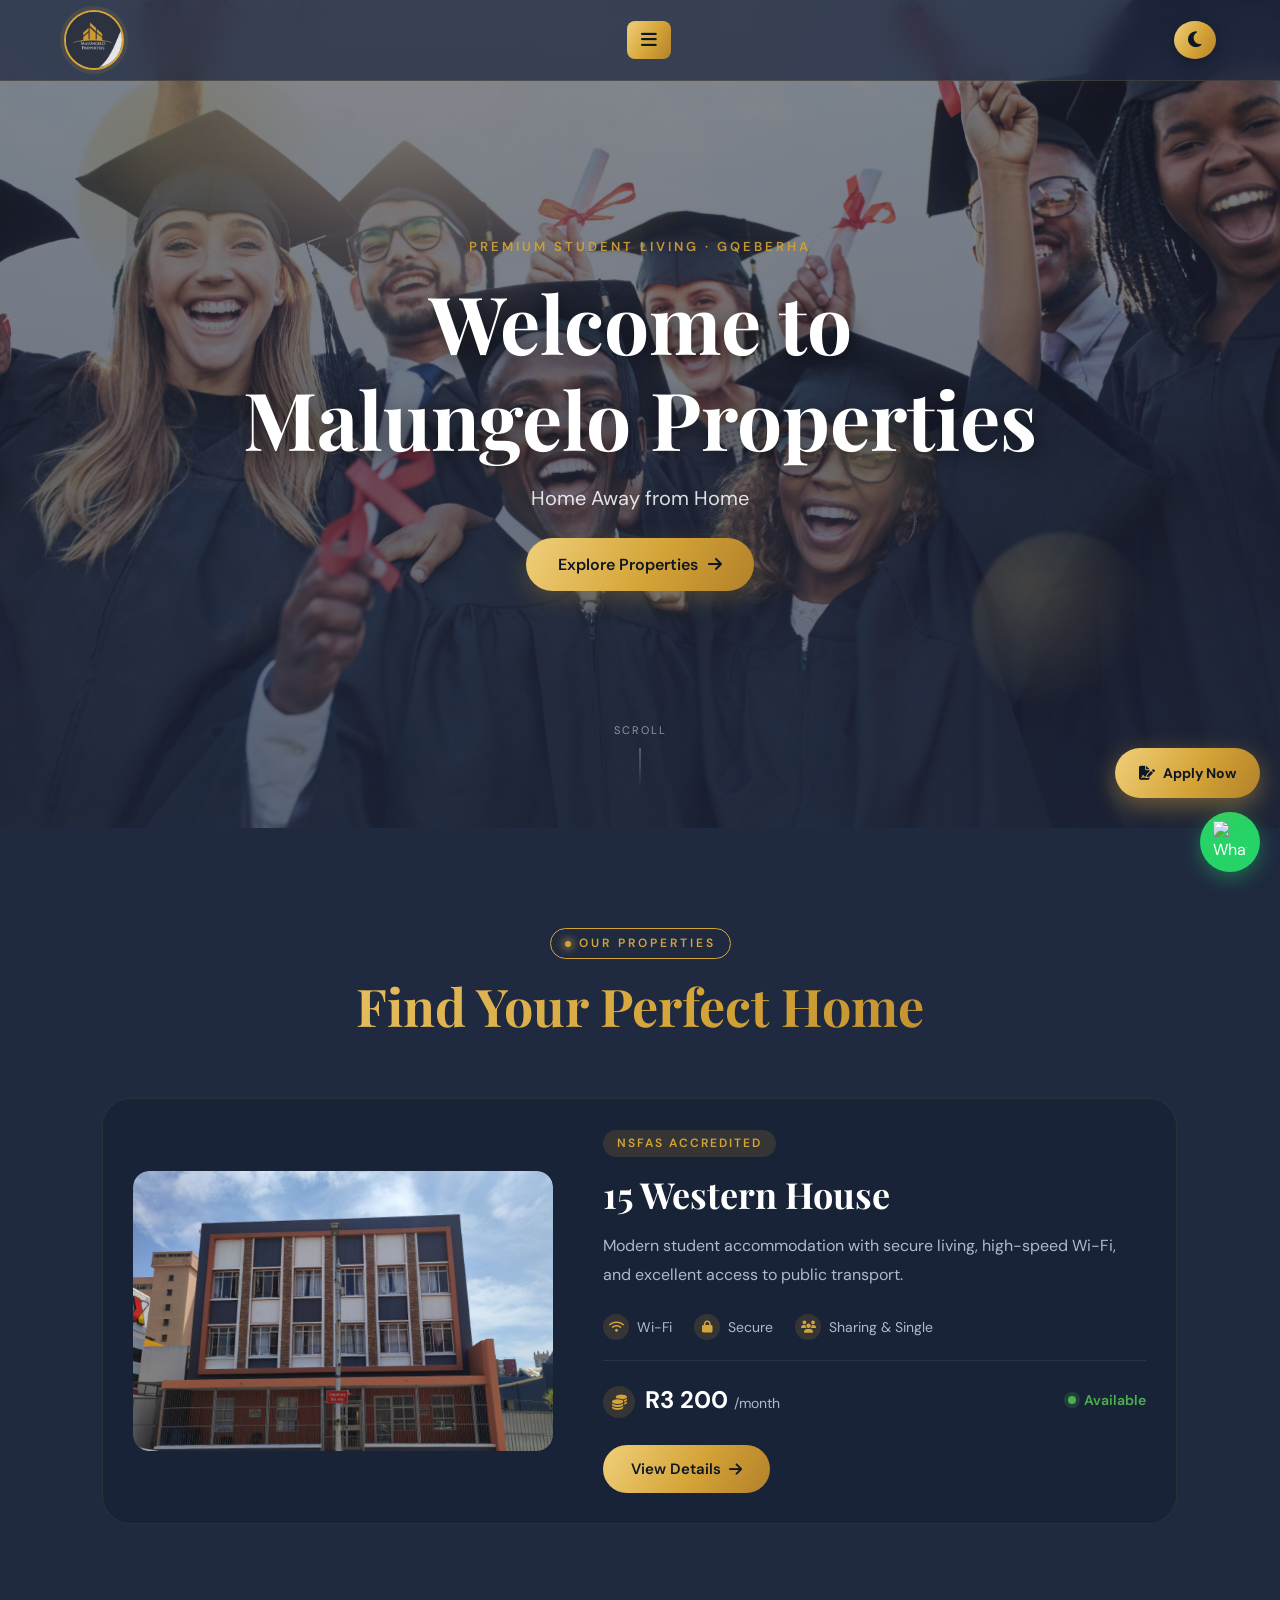
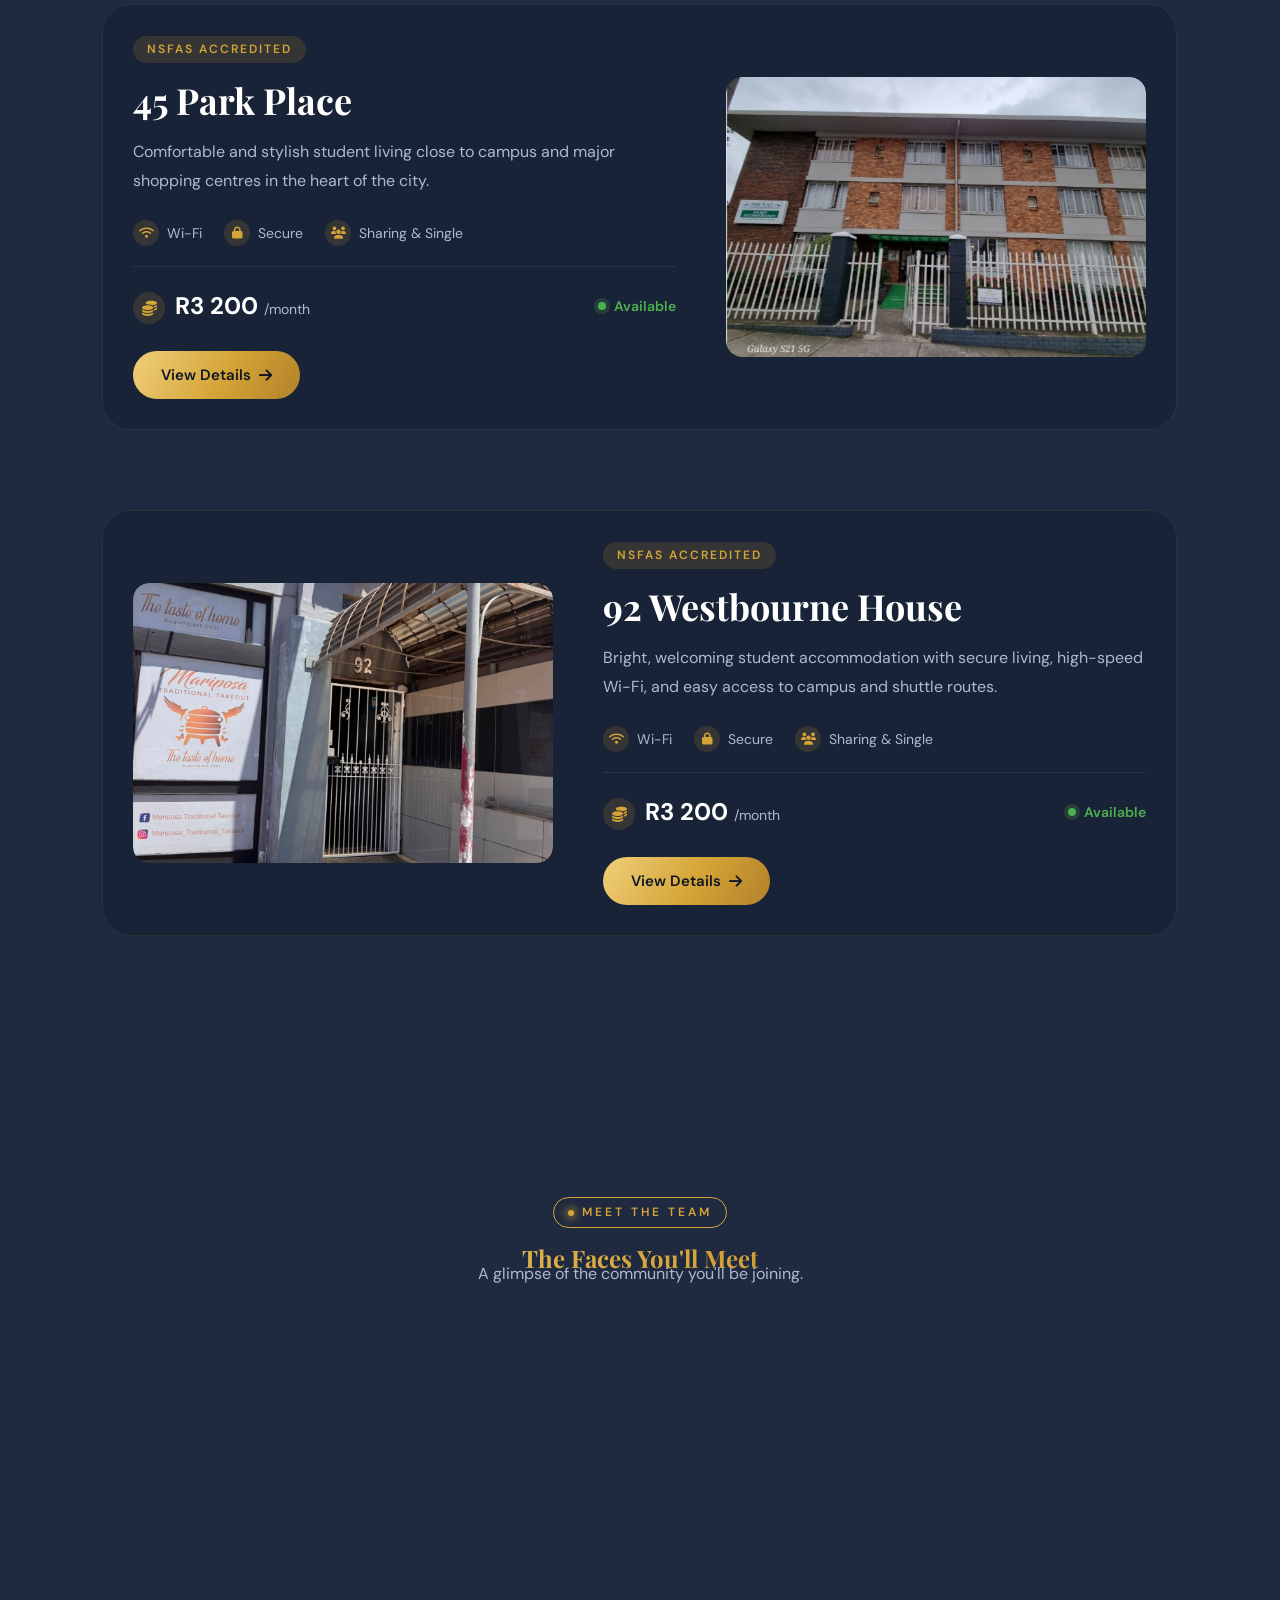
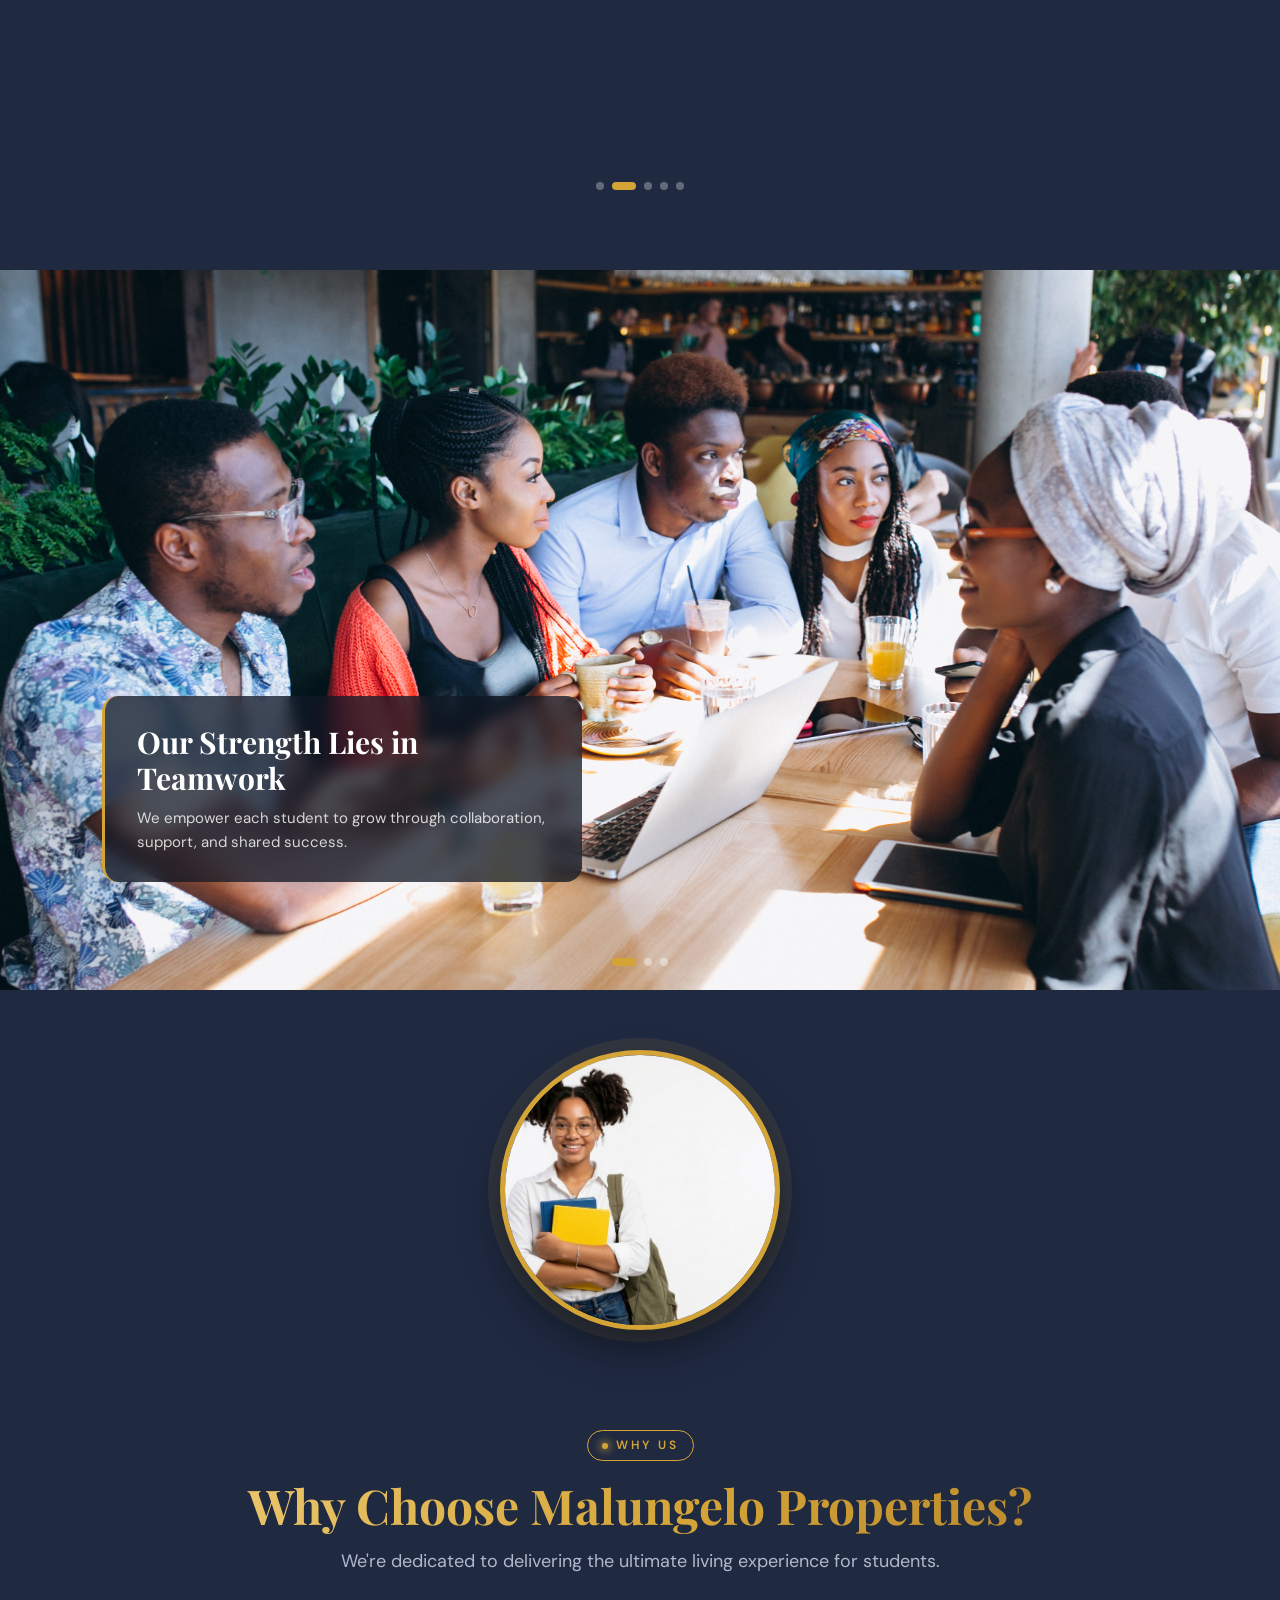
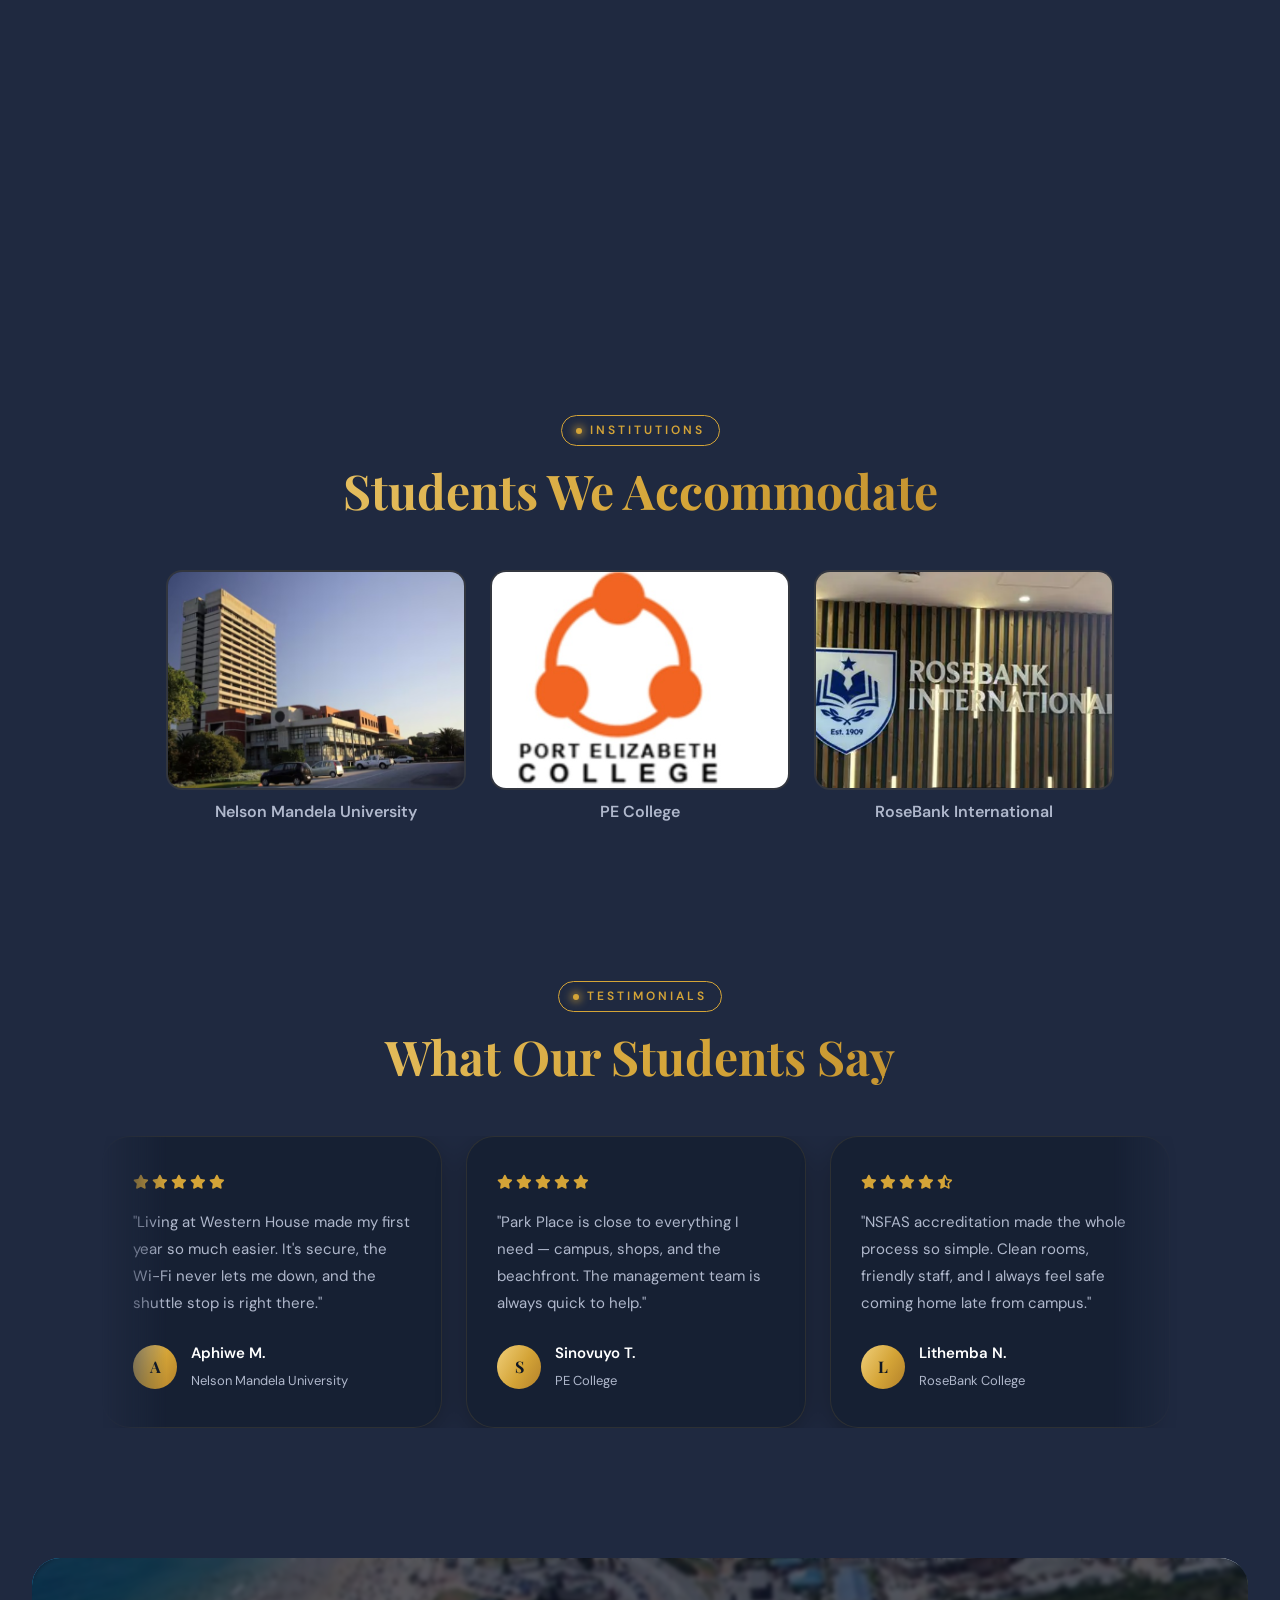
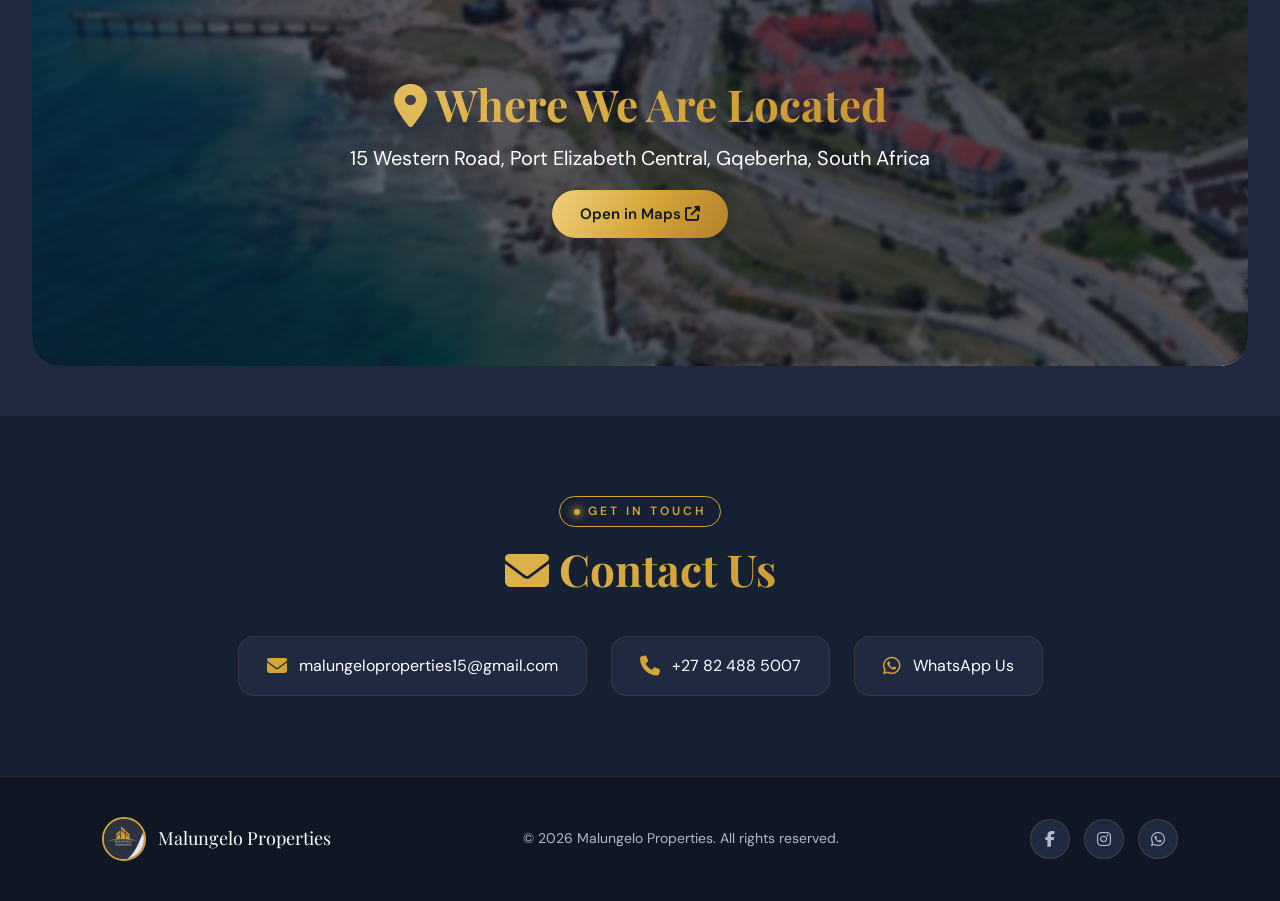
==== index.html @ dff1b377 "Update" ====
<!DOCTYPE html>
<html lang="en">
<head>
    <meta charset="UTF-8">
    <meta name="viewport" content="width=device-width, initial-scale=1.0">
    <title>Malungelo Properties | Student Accommodation Gqeberha</title>
    <link rel="icon" href="favicon.ico" sizes="any">
    <link rel="icon" type="image/png" sizes="32x32" href="favicon-32x32.png">
    <link rel="icon" type="image/png" sizes="192x192" href="favicon-192x192.png">
    <link rel="apple-touch-icon" sizes="180x180" href="favicon-180x180.png">
    <link rel="stylesheet" href="style.css">
    <link rel="stylesheet" href="https://cdnjs.cloudflare.com/ajax/libs/font-awesome/6.4.0/css/all.min.css">
    <link href="https://fonts.googleapis.com/css2?family=Playfair+Display:wght@700;900&family=DM+Sans:wght@300;400;500;600&display=swap" rel="stylesheet">
</head>
<body>

<!-- NAVBAR -->
<header id="navbar">
    <nav>
        <div class="logo">
            <img src="logo.jpeg" alt="Malungelo Properties Logo">
        </div>
        <div class="menu-container">
            <button class="menu-btn" id="menu-btn" aria-label="Open menu">
                <i class="fas fa-bars"></i>
            </button>
            <ul class="nav-links" id="nav-links">
                <li><a href="#home"><i class="fas fa-home"></i> Home</a></li>
                <li><a href="#properties"><i class="fas fa-building"></i> Properties</a></li>
                <li><a href="#reviews"><i class="fas fa-star"></i> Reviews</a></li>
                <li>
                    <a href="https://www.google.com/maps?q=15+Western+Rd,+Gqeberha,+South+Africa" target="_blank" rel="noopener">
                        <i class="fas fa-map-marker-alt"></i> Location
                    </a>
                </li>
                <li><a href="#contact"><i class="fas fa-envelope"></i> Contact</a></li>
            </ul>
        </div>
        <button id="theme-toggle" aria-label="Toggle light/dark mode">
            <i class="fas fa-moon"></i>
        </button>
    </nav>
</header>

<!-- HERO -->
<section class="hero" id="home">
    <div class="hero-orbs" aria-hidden="true">
        <span class="orb orb-1"></span>
        <span class="orb orb-2"></span>
        <span class="orb orb-3"></span>
    </div>
    <div class="hero-overlay"></div>
    <div class="hero-text">
        <span class="hero-eyebrow">Premium Student Living · Gqeberha</span>
        <h1>Welcome to<br>Malungelo Properties</h1>
        <p>Home Away from Home</p>
        <a href="#properties" class="hero-btn">Explore Properties <i class="fas fa-arrow-right"></i></a>
    </div>
    <div class="hero-scroll-hint">
        <span>Scroll</span>
        <div class="scroll-line"></div>
    </div>
</section>

<!-- PROPERTIES -->
<section class="property-section" id="properties">
    <div class="section-label">Our Properties</div>
    <h2>Find Your Perfect Home</h2>

    <div class="property-card">
        <a href="western-house.html" class="property-img-link">
            <img src="property1.png" alt="15 Western House">
            <div class="img-overlay"><span>View Property</span></div>
        </a>
        <div class="property-info">
            <div class="property-tag">NSFAS Accredited</div>
            <h3>15 Western House</h3>
            <p>Modern student accommodation with secure living, high-speed Wi-Fi, and excellent access to public transport.</p>
            <div class="property-amenities">
                <span><i class="fas fa-wifi"></i> Wi-Fi</span>
                <span><i class="fas fa-lock"></i> Secure</span>
                <span><i class="fas fa-users"></i> Sharing &amp; Single</span>
            </div>
            <div class="property-price-row">
                <div class="property-price"><i class="fas fa-coins"></i> R3 200 <span class="price-period">/month</span></div>
                <div class="property-status">Available</div>
            </div>
            <a href="western-house.html" class="btn-primary">View Details <i class="fas fa-arrow-right"></i></a>
        </div>
    </div>

    <div class="property-card reverse">
        <a href="new-property.html" class="property-img-link">
            <img src="property2.jpg" alt="Park Place">
            <div class="img-overlay"><span>View Property</span></div>
        </a>
        <div class="property-info">
            <div class="property-tag">NSFAS Accredited</div>
            <h3>45 Park Place</h3>
            <p>Comfortable and stylish student living close to campus and major shopping centres in the heart of the city.</p>
            <div class="property-amenities">
                <span><i class="fas fa-wifi"></i> Wi-Fi</span>
                <span><i class="fas fa-lock"></i> Secure</span>
                <span><i class="fas fa-users"></i> Sharing &amp; Single </span>
            </div>
            <div class="property-price-row">
                <div class="property-price"><i class="fas fa-coins"></i> R3 200 <span class="price-period">/month</span></div>
                <div class="property-status">Available</div>
            </div>
            <a href="new-property.html" class="btn-primary">View Details <i class="fas fa-arrow-right"></i></a>
        </div>
    </div>

    <div class="property-card">
        <a href="westbourne-house.html" class="property-img-link">
            <img src="property3.jpeg" alt="Westbourne House">
            <div class="img-overlay"><span>View Property</span></div>
        </a>
        <div class="property-info">
            <div class="property-tag">NSFAS Accredited</div>
            <h3>92 Westbourne House</h3>
            <p>Bright, welcoming student accommodation with secure living, high-speed Wi-Fi, and easy access to campus and shuttle routes.</p>
            <div class="property-amenities">
                <span><i class="fas fa-wifi"></i> Wi-Fi</span>
                <span><i class="fas fa-lock"></i> Secure</span>
                <span><i class="fas fa-users"></i> Sharing &amp; Single</span>
            </div>
            <div class="property-price-row">
                <div class="property-price"><i class="fas fa-coins"></i> R3 200 <span class="price-period">/month</span></div>
                <div class="property-status">Available</div>
            </div>
            <a href="westbourne-house.html" class="btn-primary">View Details <i class="fas fa-arrow-right"></i></a>
        </div>
    </div>
</section>

<!-- MEET THE STUDENTS -->
<section class="people-section" id="meet-students">
    <div class="section-label">Meet The Team</div>
    <h2>The Faces You'll Meet</h2>
    <p class="people-subtitle">A glimpse of the community you'll be joining.</p>

    <div class="people-slider">
        <button class="people-arrow prev" id="people-prev" aria-label="Previous student">
            <i class="fas fa-chevron-left"></i>
        </button>

        <div class="people-slides">
            <div class="people-slide active">
                <img src="manager-photo.jpg" alt="Palesa Tumane">
                <div class="people-caption">
                    <h3>Palesa Tumane</h3>
                    <span class="people-role">Property Manager / Head of Marketing</span>
                </div>
            </div>
            <div class="people-slide">
                <img src="Lisa Matu.jpeg" alt="Lisa Matu">
                <div class="people-caption">
                    <h3>Lisa Matu</h3>
                    <span class="people-role">House Rep</span>
                </div>
            </div>
            <div class="people-slide">
                <img src="Tumelo.jpg" alt="Tumelo">
                <div class="people-caption">
                    <h3>Tumelo Machethe</h3>
                    <span class="people-role">Web Developer </span>
                </div>
            </div>
            <div class="people-slide">
                <img src="Misokuhle.jpeg" alt="Misokuhle Sogiba">
                <div class="people-caption">
                    <h3>Misokuhle Sogiba</h3>
                    <span class="people-role">House Rep</span>
                </div>
            </div>
            <div class="people-slide">
                <img src="Siphenkosi.jpeg" alt="Siphenkosi">
                <div class="people-caption">
                    <h3>Siphenkosi Beyi</h3>
                    <span class="people-role">House Rep</span>
                </div>
            </div>
        </div>

        <button class="people-arrow next" id="people-next" aria-label="Next student">
            <i class="fas fa-chevron-right"></i>
        </button>
    </div>

    <div class="people-dots" id="people-dots"></div>
</section>

<!-- SLIDER -->
<section class="slider" id="slider">
    <div class="slide active">
        <img src="slide1.jpg" alt="Students collaborating">
        <div class="slide-text">
            <h2>Our Strength Lies in Teamwork</h2>
            <p>We empower each student to grow through collaboration, support, and shared success.</p>
        </div>
    </div>
    <div class="slide">
        <img src="slide2.jpg" alt="Student studying">
        <div class="slide-text">
            <h2>Freedom to Create Your Future</h2>
            <p>We give students the freedom to innovate and build their future with confidence.</p>
        </div>
    </div>
    <div class="slide">
        <img src="Slide3.jpg" alt="Gqeberha beachfront">
        <div class="slide-text">
            <h2>Nestled in the Heart of Gqeberha</h2>
            <p>Moments from the beachfront, city life, and breathtaking ocean views.</p>
        </div>
    </div>
    <div class="slider-dots" id="slider-dots"></div>
</section>

<!-- FUN IMAGE -->
<section class="fun-image-section">
    <img src="fun.jpg" alt="Students at Malungelo" class="fun-image">
</section>

<!-- FEATURES -->
<div class="features-heading">
    <div class="section-label">Why Us</div>
    <h2>Why Choose Malungelo Properties?</h2>
    <p>We're dedicated to delivering the ultimate living experience for students.</p>
</div>

<div class="features">
    <div class="feature-box">
        <i class="fas fa-graduation-cap feature-icon"></i>
        <h3 class="feature-title">NSFAS Accredited</h3>
        <p class="feature-text">Most of our properties are NSFAS accredited for qualifying students.</p>
    </div>
    <div class="feature-box">
        <i class="fas fa-shield-alt feature-icon"></i>
        <h3 class="feature-title">Secure Housing</h3>
        <p class="feature-text">24/7 security and controlled access for your complete peace of mind.</p>
    </div>
    <div class="feature-box">
        <i class="fas fa-wifi feature-icon"></i>
        <h3 class="feature-title">Free Wi-Fi</h3>
        <p class="feature-text">High-speed internet included across all our properties.</p>
    </div>
    <div class="feature-box">
        <i class="fas fa-bus feature-icon"></i>
        <h3 class="feature-title">Near Shuttle Stop</h3>
        <p class="feature-text">Strategically located near major transport routes to all campuses.</p>
    </div>
</div>

<!-- GALLERY -->
<section class="gallery">
    <div class="section-label">Institutions</div>
    <h2>Students We Accommodate</h2>
    <div class="gallery-container">
        <div class="gallery-item">
            <img src="NMU.jpg" alt="Nelson Mandela University">
            <h3>Nelson Mandela University</h3>
        </div>
        <div class="gallery-item">
            <img src="PE.jpg" alt="PE College">
            <h3>PE College</h3>
        </div>
        <div class="gallery-item">
            <img src="IIE.png" alt="RoseBank College">
            <h3>RoseBank International</h3>
        </div>
    </div>
</section>

<!-- REVIEWS -->
<section class="reviews-section" id="reviews">
    <div class="section-label">Testimonials</div>
    <h2>What Our Students Say</h2>
    <div class="reviews-marquee">
        <div class="reviews-track">
            <div class="review-card">
                <div class="review-stars"><i class="fas fa-star"></i><i class="fas fa-star"></i><i class="fas fa-star"></i><i class="fas fa-star"></i><i class="fas fa-star"></i></div>
                <p class="review-text">"Living at Western House made my first year so much easier. It's secure, the Wi-Fi never lets me down, and the shuttle stop is right there."</p>
                <div class="review-author">
                    <div class="review-avatar">A</div>
                    <div class="review-author-info"><h4>Aphiwe M.</h4><span>Nelson Mandela University</span></div>
                </div>
            </div>
            <div class="review-card">
                <div class="review-stars"><i class="fas fa-star"></i><i class="fas fa-star"></i><i class="fas fa-star"></i><i class="fas fa-star"></i><i class="fas fa-star"></i></div>
                <p class="review-text">"Park Place is close to everything I need — campus, shops, and the beachfront. The management team is always quick to help."</p>
                <div class="review-author">
                    <div class="review-avatar">S</div>
                    <div class="review-author-info"><h4>Sinovuyo T.</h4><span>PE College</span></div>
                </div>
            </div>
            <div class="review-card">
                <div class="review-stars"><i class="fas fa-star"></i><i class="fas fa-star"></i><i class="fas fa-star"></i><i class="fas fa-star"></i><i class="fas fa-star-half-alt"></i></div>
                <p class="review-text">"NSFAS accreditation made the whole process so simple. Clean rooms, friendly staff, and I always feel safe coming home late from campus."</p>
                <div class="review-author">
                    <div class="review-avatar">L</div>
                    <div class="review-author-info"><h4>Lithemba N.</h4><span>RoseBank College</span></div>
                </div>
            </div>
            <div class="review-card">
                <div class="review-stars"><i class="fas fa-star"></i><i class="fas fa-star"></i><i class="fas fa-star"></i><i class="fas fa-star"></i><i class="fas fa-star"></i></div>
                <p class="review-text">"I needed somewhere quiet to study before exams and my room delivered. The whole building just feels calm and well looked after."</p>
                <div class="review-author">
                    <div class="review-avatar">B</div>
                    <div class="review-author-info"><h4>Buhle K.</h4><span>Nelson Mandela University</span></div>
                </div>
            </div>
            <div class="review-card">
                <div class="review-stars"><i class="fas fa-star"></i><i class="fas fa-star"></i><i class="fas fa-star"></i><i class="fas fa-star"></i><i class="fas fa-star"></i></div>
                <p class="review-text">"Logged a maintenance request on a Monday and it was sorted by Tuesday afternoon. That kind of turnaround is rare in student housing."</p>
                <div class="review-author">
                    <div class="review-avatar">Z</div>
                    <div class="review-author-info"><h4>Zanele P.</h4><span>PE College</span></div>
                </div>
            </div>
            <div class="review-card">
                <div class="review-stars"><i class="fas fa-star"></i><i class="fas fa-star"></i><i class="fas fa-star"></i><i class="fas fa-star"></i><i class="fas fa-star-half-alt"></i></div>
                <p class="review-text">"Great value for what you get — Wi-Fi, security, and a shuttle stop close by, all within a budget that actually works for a student."</p>
                <div class="review-author">
                    <div class="review-avatar">O</div>
                    <div class="review-author-info"><h4>Owami R.</h4><span>RoseBank College</span></div>
                </div>
            </div>
            <div class="review-card">
                <div class="review-stars"><i class="fas fa-star"></i><i class="fas fa-star"></i><i class="fas fa-star"></i><i class="fas fa-star"></i><i class="fas fa-star"></i></div>
                <p class="review-text">"Move-in day was so well organised — someone walked me through everything and I felt settled within an hour."</p>
                <div class="review-author">
                    <div class="review-avatar">N</div>
                    <div class="review-author-info"><h4>Nomvula S.</h4><span>Nelson Mandela University</span></div>
                </div>
            </div>
            <div class="review-card">
                <div class="review-stars"><i class="fas fa-star"></i><i class="fas fa-star"></i><i class="fas fa-star"></i><i class="fas fa-star"></i><i class="fas fa-star"></i></div>
                <p class="review-text">"It's more than just a room — I've actually made lifelong friends with the other students here."</p>
                <div class="review-author">
                    <div class="review-avatar">S</div>
                    <div class="review-author-info"><h4>Siphosethu D.</h4><span>PE College</span></div>
                </div>
            </div>
            <!-- duplicate set for a seamless loop, hidden from assistive tech -->
            <div class="review-card" aria-hidden="true">
                <div class="review-stars"><i class="fas fa-star"></i><i class="fas fa-star"></i><i class="fas fa-star"></i><i class="fas fa-star"></i><i class="fas fa-star"></i></div>
                <p class="review-text">"Living at Western House made my first year so much easier. It's secure, the Wi-Fi never lets me down, and the shuttle stop is right there."</p>
                <div class="review-author">
                    <div class="review-avatar">A</div>
                    <div class="review-author-info"><h4>Aphiwe M.</h4><span>Nelson Mandela University</span></div>
                </div>
            </div>
            <div class="review-card" aria-hidden="true">
                <div class="review-stars"><i class="fas fa-star"></i><i class="fas fa-star"></i><i class="fas fa-star"></i><i class="fas fa-star"></i><i class="fas fa-star"></i></div>
                <p class="review-text">"Park Place is close to everything I need — campus, shops, and the beachfront. The management team is always quick to help."</p>
                <div class="review-author">
                    <div class="review-avatar">S</div>
                    <div class="review-author-info"><h4>Sinovuyo T.</h4><span>PE College</span></div>
                </div>
            </div>
            <div class="review-card" aria-hidden="true">
                <div class="review-stars"><i class="fas fa-star"></i><i class="fas fa-star"></i><i class="fas fa-star"></i><i class="fas fa-star"></i><i class="fas fa-star-half-alt"></i></div>
                <p class="review-text">"NSFAS accreditation made the whole process so simple. Clean rooms, friendly staff, and I always feel safe coming home late from campus."</p>
                <div class="review-author">
                    <div class="review-avatar">L</div>
                    <div class="review-author-info"><h4>Lithemba N.</h4><span>RoseBank College</span></div>
                </div>
            </div>
            <div class="review-card" aria-hidden="true">
                <div class="review-stars"><i class="fas fa-star"></i><i class="fas fa-star"></i><i class="fas fa-star"></i><i class="fas fa-star"></i><i class="fas fa-star"></i></div>
                <p class="review-text">"I needed somewhere quiet to study before exams and my room delivered. The whole building just feels calm and well looked after."</p>
                <div class="review-author">
                    <div class="review-avatar">B</div>
                    <div class="review-author-info"><h4>Buhle K.</h4><span>Nelson Mandela University</span></div>
                </div>
            </div>
            <div class="review-card" aria-hidden="true">
                <div class="review-stars"><i class="fas fa-star"></i><i class="fas fa-star"></i><i class="fas fa-star"></i><i class="fas fa-star"></i><i class="fas fa-star"></i></div>
                <p class="review-text">"Logged a maintenance request on a Monday and it was sorted by Tuesday afternoon. That kind of turnaround is rare in student housing."</p>
                <div class="review-author">
                    <div class="review-avatar">Z</div>
                    <div class="review-author-info"><h4>Zanele P.</h4><span>PE College</span></div>
                </div>
            </div>
            <div class="review-card" aria-hidden="true">
                <div class="review-stars"><i class="fas fa-star"></i><i class="fas fa-star"></i><i class="fas fa-star"></i><i class="fas fa-star"></i><i class="fas fa-star-half-alt"></i></div>
                <p class="review-text">"Great value for what you get — Wi-Fi, security, and a shuttle stop close by, all within a budget that actually works for a student."</p>
                <div class="review-author">
                    <div class="review-avatar">O</div>
                    <div class="review-author-info"><h4>Owami R.</h4><span>RoseBank College</span></div>
                </div>
            </div>
            <div class="review-card" aria-hidden="true">
                <div class="review-stars"><i class="fas fa-star"></i><i class="fas fa-star"></i><i class="fas fa-star"></i><i class="fas fa-star"></i><i class="fas fa-star"></i></div>
                <p class="review-text">"Move-in day was so well organised — someone walked me through everything and I felt settled within an hour."</p>
                <div class="review-author">
                    <div class="review-avatar">N</div>
                    <div class="review-author-info"><h4>Siya M.</h4><span>Nelson Mandela University</span></div>
                </div>
            </div>
            <div class="review-card" aria-hidden="true">
                <div class="review-stars"><i class="fas fa-star"></i><i class="fas fa-star"></i><i class="fas fa-star"></i><i class="fas fa-star"></i><i class="fas fa-star"></i></div>
                <p class="review-text">"It's more than just a room — I've actually made lifelong friends with the other students here."</p>
                <div class="review-author">
                    <div class="review-avatar">S</div>
                    <div class="review-author-info"><h4>Siphosethu D.</h4><span>PE College</span></div>
                </div>
            </div>
        </div>
    </div>
</section>

<!-- LOCATION -->
<section class="location">
    <div class="location-overlay"></div>
    <div class="location-content">
        <h2><i class="fas fa-map-marker-alt"></i> Where We Are Located</h2>
        <h3>15 Western Road, Port Elizabeth Central, Gqeberha, South Africa</h3>
        <a href="https://www.google.com/maps?q=15+Western+Rd,+Gqeberha,+South+Africa" target="_blank" rel="noopener" class="btn-primary" style="margin-top:20px; display:inline-block;">
            Open in Maps <i class="fas fa-external-link-alt"></i>
        </a>
    </div>
</section>

<!-- CONTACT -->
<section class="contact" id="contact">
    <div class="section-label">Get in Touch</div>
    <h2><i class="fas fa-envelope"></i> Contact Us</h2>
    <div class="contact-items">
        <a href="mailto:malungeloproperties15@gmail.com" class="contact-item">
            <i class="fas fa-envelope"></i>
            <span>malungeloproperties15@gmail.com</span>
        </a>
        <a href="tel:+27824885007" class="contact-item">
            <i class="fas fa-phone"></i>
            <span>+27 82 488 5007</span>
        </a>
        <a href="https://wa.me/27824885007" target="_blank" rel="noopener" class="contact-item">
            <i class="fab fa-whatsapp"></i>
            <span>WhatsApp Us</span>
        </a>
    </div>
</section>

<!-- FOOTER -->
<footer>
    <div class="footer-inner">
        <div class="footer-logo">
            <img src="logo.jpeg" alt="Malungelo Properties">
            <span>Malungelo Properties</span>
        </div>
        <p class="footer-copy">&copy; 2026 Malungelo Properties. All rights reserved.</p>
        <div class="footer-socials">
            <a href="https://www.facebook.com/people/Malungelo-Properties/61592644080579/" target="_blank" rel="noopener" aria-label="Facebook"><i class="fab fa-facebook-f"></i></a>
            <a href="#" aria-label="Instagram"><i class="fab fa-instagram"></i></a>
            <a href="https://wa.me/27657100641" aria-label="WhatsApp"><i class="fab fa-whatsapp"></i></a>
        </div>
    </div>
</footer>

<!-- FLOATING BUTTONS -->
<div class="float-stack">
    <a href="apply.html" class="apply-float-btn" aria-label="Apply Now">
        <i class="fas fa-file-signature"></i> Apply Now
    </a>
    <a href="https://wa.me/27824885007" class="whatsapp-btn" target="_blank" rel="noopener" aria-label="Chat on WhatsApp">
        <img src="https://cdn-icons-png.flaticon.com/512/733/733585.png" alt="WhatsApp">
    </a>
</div>
<button id="back-to-top" aria-label="Back to top">
    <i class="fas fa-arrow-up"></i>
</button>

<script src="script.js"></script>
</body>
</html>
---- style.css ----
/* =========================================
   MALUNGELO PROPERTIES — STYLESHEET
   Clean, deduplicated, production-ready
   ========================================= */

/* GOOGLE FONTS */
@import url('https://fonts.googleapis.com/css2?family=Playfair+Display:wght@700;900&family=DM+Sans:wght@300;400;500;600&display=swap');

/* CSS VARIABLES */
:root {
    --gold: #d4a437;
    --gold-2: #f0cf7a;
    --gold-gradient: linear-gradient(120deg, #f0cf7a 0%, #d4a437 55%, #b3812a 100%);
    --gold-light: rgba(212, 164, 55, 0.15);
    --dark: #1f2940;
    --darker: #162033;
    --darkest: #0f1724;
    --white: #ffffff;
    --off-white: #f4f6fb;
    --text-muted: #b0b8cc;
    --radius: 16px;
    --radius-lg: 28px;
    --transition: 0.3s ease;
    --shadow: 0 10px 30px rgba(0,0,0,0.3);
    --shadow-gold: 0 10px 30px rgba(212,164,55,0.18);
}

/* RESET */
*, *::before, *::after {
    margin: 0;
    padding: 0;
    box-sizing: border-box;
}

html {
    scroll-behavior: smooth;
}

body {
    background: var(--dark);
    color: var(--white);
    font-family: 'DM Sans', sans-serif;
    font-weight: 400;
    line-height: 1.6;
    padding-top: 90px;
    overflow-x: hidden;
}

h1, h2, h3 {
    font-family: 'Playfair Display', serif;
    line-height: 1.2;
}

img {
    display: block;
    max-width: 100%;
}

a {
    text-decoration: none;
    color: inherit;
}

::selection {
    background: var(--gold);
    color: var(--darkest);
}

/* SECTION LABELS */
.section-label {
    display: inline-block;
    font-family: 'DM Sans', sans-serif;
    font-size: 12px;
    font-weight: 600;
    letter-spacing: 3px;
    text-transform: uppercase;
    color: var(--gold);
    border: 1px solid var(--gold);
    padding: 5px 14px;
    border-radius: 100px;
    margin-bottom: 16px;
    position: relative;
}

.section-label::before {
    content: "";
    display: inline-block;
    width: 6px;
    height: 6px;
    border-radius: 50%;
    background: var(--gold);
    margin-right: 8px;
    box-shadow: 0 0 8px 2px rgba(212,164,55,0.7);
    vertical-align: middle;
}

/* Gradient text used on key headings */
.property-section h2,
.gallery h2,
.features-heading h2,
.location h2,
.contact h2,
.about-property h2,
.about-management h2,
.support-section h2,
.follow-us h2,
.reviews-section h2,
.people-section h2 {
    background: var(--gold-gradient);
    -webkit-background-clip: text;
    background-clip: text;
    -webkit-text-fill-color: transparent;
    color: var(--gold);
}

/* =========================================
   NAVBAR
   ========================================= */
header {
    background: rgba(31, 41, 64, 0.75);
    backdrop-filter: blur(14px);
    -webkit-backdrop-filter: blur(14px);
    padding: 0 5%;
    position: fixed;
    top: 0;
    left: 0;
    width: 100%;
    z-index: 1000;
    border-bottom: 1px solid rgba(212,164,55,0.15);
    transition: background var(--transition), box-shadow var(--transition);
}

header.scrolled {
    background: rgba(15, 23, 36, 0.9);
    box-shadow: 0 4px 24px rgba(0,0,0,0.45);
}

nav {
    display: flex;
    justify-content: space-between;
    align-items: center;
    height: 80px;
}

.logo img {
    width: 60px;
    height: 60px;
    border-radius: 50%;
    object-fit: cover;
    border: 2px solid var(--gold);
    box-shadow: 0 0 0 4px rgba(212,164,55,0.12);
    transition: var(--transition);
}

.logo img:hover {
    box-shadow: 0 0 0 6px rgba(212,164,55,0.22);
    transform: rotate(-4deg);
}

/* MENU BUTTON */
.menu-btn {
    background: var(--gold-gradient);
    color: var(--darkest);
    border: none;
    padding: 10px 14px;
    border-radius: 8px;
    cursor: pointer;
    font-size: 18px;
    transition: var(--transition);
}

.menu-btn:hover {
    filter: brightness(1.1);
    transform: translateY(-1px);
}

/* DROPDOWN NAV */
.menu-container {
    position: relative;
}

.nav-links {
    position: absolute;
    top: calc(100% + 10px);
    right: 0;
    background: rgba(22, 32, 51, 0.85);
    backdrop-filter: blur(16px);
    -webkit-backdrop-filter: blur(16px);
    width: 220px;
    border-radius: var(--radius);
    padding: 16px;
    list-style: none;
    display: none;
    flex-direction: column;
    gap: 4px;
    box-shadow: var(--shadow);
    z-index: 1001;
    border: 1px solid rgba(212,164,55,0.18);
    opacity: 0;
    transform: translateY(-8px);
    transition: opacity 0.25s ease, transform 0.25s ease;
    pointer-events: none;
}

.nav-links.active {
    display: flex;
    opacity: 1;
    transform: translateY(0);
    pointer-events: auto;
}

.nav-links li a {
    color: var(--white);
    display: flex;
    align-items: center;
    gap: 10px;
    padding: 10px 12px;
    border-radius: 8px;
    font-size: 15px;
    transition: var(--transition);
}

.nav-links li a:hover {
    background: var(--gold-light);
    color: var(--gold);
    padding-left: 16px;
}

/* THEME TOGGLE */
#theme-toggle {
    padding: 10px 14px;
    border: none;
    border-radius: 50%;
    background: var(--gold-gradient);
    color: var(--darkest);
    cursor: pointer;
    font-size: 18px;
    transition: var(--transition);
    box-shadow: 0 4px 15px rgba(0,0,0,0.3);
    flex-shrink: 0;
}

#theme-toggle:hover {
    transform: scale(1.1) rotate(20deg);
}

/* =========================================
   HERO
   ========================================= */
.hero {
    height: 92vh;
    min-height: 600px;
    position: relative;
    background: url("graduation.png") center / cover no-repeat;
    display: flex;
    justify-content: center;
    align-items: center;
    text-align: center;
    margin-top: -90px;
    overflow: hidden;
}

/* Floating decorative gold orbs on the hero — the ambient motion in the hero */
.hero-orbs {
    position: absolute;
    inset: 0;
    z-index: 1;
    pointer-events: none;
}

.orb {
    position: absolute;
    border-radius: 50%;
    filter: blur(2px);
    opacity: 0.55;
    background: radial-gradient(circle at 30% 30%, rgba(240,207,122,0.9), rgba(212,164,55,0) 70%);
    animation: orbFloat 12s ease-in-out infinite;
}

.orb-1 { width: 260px; height: 260px; top: 8%; left: 6%; animation-duration: 14s; }
.orb-2 { width: 180px; height: 180px; bottom: 14%; right: 10%; animation-duration: 10s; animation-delay: -3s; }
.orb-3 { width: 120px; height: 120px; top: 50%; right: 26%; animation-duration: 16s; animation-delay: -6s; }
.orb-4 { width: 90px; height: 90px; top: 22%; right: 42%; animation-duration: 11s; animation-delay: -2s; opacity: 0.4; }

@keyframes orbFloat {
    0%, 100% { transform: translate(0, 0) scale(1); }
    50% { transform: translate(30px, -40px) scale(1.12); }
}

.hero-overlay {
    position: absolute;
    inset: 0;
    background: linear-gradient(to bottom, rgba(15,23,36,0.5) 0%, rgba(31,41,64,0.7) 100%);
    z-index: 1;
}

.hero-text {
    position: relative;
    z-index: 2;
    display: flex;
    flex-direction: column;
    align-items: center;
    gap: 16px;
    padding: 0 20px;
    animation: fadeInUp 1.2s ease forwards;
}

.hero-eyebrow {
    font-size: 13px;
    font-weight: 600;
    letter-spacing: 3px;
    text-transform: uppercase;
    color: var(--gold);
    opacity: 0.9;
}

.hero-text h1 {
    font-size: clamp(42px, 7vw, 80px);
    color: var(--white);
    text-shadow: 2px 4px 20px rgba(0,0,0,0.5);
}

.hero-text p {
    font-size: 20px;
    color: rgba(255,255,255,0.85);
}

.hero-btn {
    display: inline-flex;
    align-items: center;
    gap: 10px;
    padding: 14px 32px;
    background: var(--gold-gradient);
    color: var(--darkest);
    border-radius: 100px;
    font-weight: 600;
    font-size: 16px;
    transition: var(--transition);
    margin-top: 8px;
    box-shadow: 0 8px 25px rgba(212,164,55,0.25);
}

.hero-btn:hover {
    filter: brightness(1.08);
    transform: translateY(-3px);
    box-shadow: 0 10px 30px rgba(212,164,55,0.45);
}

.hero-scroll-hint {
    position: absolute;
    bottom: 40px;
    left: 50%;
    transform: translateX(-50%);
    display: flex;
    flex-direction: column;
    align-items: center;
    gap: 8px;
    color: rgba(255,255,255,0.5);
    font-size: 11px;
    letter-spacing: 2px;
    text-transform: uppercase;
    z-index: 2;
}

.scroll-line {
    width: 1px;
    height: 40px;
    background: linear-gradient(to bottom, rgba(255,255,255,0.5), transparent);
    animation: scrollPulse 2s ease infinite;
}

/* =========================================
   BUTTONS (GENERIC)
   ========================================= */
.btn-primary {
    display: inline-flex;
    align-items: center;
    gap: 8px;
    padding: 12px 28px;
    background: var(--gold-gradient);
    color: var(--darkest);
    border-radius: 100px;
    font-weight: 600;
    font-size: 15px;
    transition: var(--transition);
    border: none;
    cursor: pointer;
}

.btn-primary:hover {
    filter: brightness(1.08);
    transform: translateY(-2px);
    box-shadow: 0 6px 20px rgba(212,164,55,0.35);
}

button {
    display: inline-flex;
    align-items: center;
    gap: 8px;
    padding: 12px 28px;
    background: var(--gold-gradient);
    color: var(--darkest);
    border-radius: 100px;
    font-weight: 600;
    font-size: 15px;
    border: none;
    cursor: pointer;
    transition: var(--transition);
    font-family: 'DM Sans', sans-serif;
}

button:hover {
    filter: brightness(1.08);
    transform: translateY(-2px);
    box-shadow: 0 6px 20px rgba(212,164,55,0.35);
}

/* =========================================
   PROPERTY SECTION
   ========================================= */
.property-section {
    padding: 100px 8%;
    text-align: center;
}

.property-section h2 {
    font-size: clamp(32px, 5vw, 52px);
    margin-bottom: 60px;
}

.property-card {
    display: flex;
    gap: 50px;
    align-items: center;
    max-width: 1100px;
    margin: 0 auto 80px auto;
    background: rgba(22, 32, 51, 0.6);
    padding: 30px;
    border-radius: var(--radius-lg);
    border: 1px solid rgba(212,164,55,0.1);
    text-align: left;
    transition: var(--transition);
}

.property-card:hover {
    border-color: rgba(212,164,55,0.35);
    box-shadow: var(--shadow), var(--shadow-gold);
}

.property-card.reverse {
    flex-direction: row-reverse;
}

.property-img-link {
    position: relative;
    flex-shrink: 0;
    border-radius: var(--radius);
    overflow: hidden;
}

.property-img-link img {
    width: 420px;
    height: 280px;
    object-fit: cover;
    border-radius: var(--radius);
    transition: transform 0.5s ease;
}

.property-img-link:hover img {
    transform: scale(1.05);
}

.img-overlay {
    position: absolute;
    inset: 0;
    background: rgba(31,41,64,0.7);
    display: flex;
    align-items: center;
    justify-content: center;
    opacity: 0;
    transition: var(--transition);
    border-radius: var(--radius);
}

.img-overlay span {
    color: var(--white);
    font-weight: 600;
    font-size: 16px;
    border: 2px solid var(--gold);
    padding: 10px 24px;
    border-radius: 100px;
}

.property-img-link:hover .img-overlay {
    opacity: 1;
}

.property-info {
    flex: 1;
}

.property-tag {
    display: inline-block;
    background: var(--gold-light);
    color: var(--gold);
    font-size: 12px;
    font-weight: 600;
    letter-spacing: 2px;
    text-transform: uppercase;
    padding: 4px 14px;
    border-radius: 100px;
    margin-bottom: 16px;
}

.property-info h3 {
    font-size: clamp(26px, 3vw, 36px);
    margin-bottom: 16px;
    color: var(--white);
}

.property-info p {
    font-size: 16px;
    line-height: 1.8;
    color: var(--text-muted);
    margin-bottom: 24px;
}

.property-amenities {
    display: flex;
    flex-wrap: wrap;
    gap: 22px;
    padding-bottom: 20px;
    margin-bottom: 20px;
    border-bottom: 1px solid rgba(255,255,255,0.08);
    font-size: 14px;
    color: var(--text-muted);
}

.property-amenities span {
    display: flex;
    align-items: center;
    gap: 8px;
}

.property-amenities i {
    display: inline-flex;
    align-items: center;
    justify-content: center;
    width: 26px;
    height: 26px;
    border-radius: 50%;
    background: var(--gold-light);
    color: var(--gold);
    font-size: 12px;
}

.property-price-row {
    display: flex;
    align-items: center;
    justify-content: space-between;
    flex-wrap: wrap;
    gap: 12px;
    margin-bottom: 26px;
}

.property-price {
    display: flex;
    align-items: baseline;
    gap: 6px;
    font-size: 24px;
    font-weight: 700;
    color: var(--white);
}

.property-price i {
    display: inline-flex;
    align-items: center;
    justify-content: center;
    width: 32px;
    height: 32px;
    border-radius: 50%;
    background: var(--gold-light);
    color: var(--gold);
    font-size: 15px;
    margin-right: 4px;
}

.property-price .price-period {
    font-size: 14px;
    font-weight: 400;
    color: var(--text-muted);
}

.property-status {
    display: flex;
    align-items: center;
    gap: 8px;
    font-size: 14px;
    font-weight: 600;
    color: #4caf50;
}

.property-status::before {
    content: "";
    width: 8px;
    height: 8px;
    border-radius: 50%;
    background: #4caf50;
    box-shadow: 0 0 0 4px rgba(76, 175, 80, 0.2);
}

/* =========================================
   SLIDER
   ========================================= */
.slider {
    position: relative;
    width: 100%;
    height: 80vh;
    min-height: 500px;
    overflow: hidden;
}

.slide {
    position: absolute;
    inset: 0;
    opacity: 0;
    transition: opacity 1.2s ease;
}

.slide.active {
    opacity: 1;
}

.slide img {
    width: 100%;
    height: 100%;
    object-fit: cover;
}

.slide-text {
    position: absolute;
    bottom: 15%;
    left: 8%;
    color: var(--white);
    background: rgba(15,23,36,0.75);
    backdrop-filter: blur(8px);
    padding: 28px 32px;
    border-radius: var(--radius);
    max-width: 480px;
    border-left: 3px solid var(--gold);
}

.slide-text h2 {
    font-size: clamp(20px, 3vw, 30px);
    margin-bottom: 10px;
}

.slide-text p {
    font-size: 15px;
    color: rgba(255,255,255,0.8);
    line-height: 1.6;
}

.slider-dots {
    position: absolute;
    bottom: 24px;
    left: 50%;
    transform: translateX(-50%);
    display: flex;
    gap: 8px;
    z-index: 10;
}

.dot {
    width: 8px;
    height: 8px;
    border-radius: 50%;
    background: rgba(255,255,255,0.4);
    cursor: pointer;
    transition: var(--transition);
}

.dot.active {
    background: var(--gold);
    width: 24px;
    border-radius: 100px;
}

/* =========================================
   FUN IMAGE
   ========================================= */
.fun-image-section {
    display: flex;
    justify-content: center;
    padding: 60px 0 40px;
}

.fun-image {
    width: 280px;
    height: 280px;
    object-fit: cover;
    border-radius: 50%;
    border: 5px solid var(--gold);
    animation: floatImage 3.5s ease-in-out infinite;
    box-shadow: 0 20px 40px rgba(0,0,0,0.4), 0 0 0 12px rgba(212,164,55,0.1);
}

/* =========================================
   FEATURES
   ========================================= */
.features-heading {
    text-align: center;
    padding: 60px 8% 0;
    background: var(--dark);
}

.features-heading h2 {
    font-size: clamp(30px, 4vw, 48px);
    margin-bottom: 12px;
}

.features-heading p {
    font-size: 18px;
    color: var(--text-muted);
    max-width: 600px;
    margin: 0 auto;
    line-height: 1.6;
}

.features {
    padding: 40px 8% 80px;
    display: grid;
    grid-template-columns: repeat(auto-fit, minmax(220px, 1fr));
    gap: 24px;
    background: var(--dark);
}

.feature-box {
    background: var(--darker);
    padding: 36px 28px;
    border-radius: var(--radius);
    border: 1px solid rgba(212,164,55,0.1);
    text-align: center;
    cursor: pointer;
    position: relative;
    overflow: hidden;
    transition: 0.4s ease;
}

.feature-box::before {
    content: "";
    position: absolute;
    top: 0;
    left: -100%;
    width: 100%;
    height: 100%;
    background: linear-gradient(120deg, transparent, rgba(212,164,55,0.12), transparent);
    transition: 0.5s;
}

.feature-box:hover::before {
    left: 100%;
}

.feature-box:hover {
    transform: translateY(-10px);
    border-color: rgba(212,164,55,0.35);
    box-shadow: 0 12px 30px rgba(0,0,0,0.4), var(--shadow-gold);
}

.feature-icon {
    font-size: 42px;
    color: var(--gold);
    margin-bottom: 18px;
    filter: drop-shadow(0 0 10px rgba(212,164,55,0.35));
    transition: var(--transition);
}

.feature-box:hover .feature-icon {
    transform: scale(1.12) rotate(-6deg);
}

.feature-title {
    font-size: 18px;
    font-weight: 700;
    margin-bottom: 12px;
    font-family: 'DM Sans', sans-serif;
}

.feature-text {
    font-size: 14px;
    line-height: 1.7;
    color: var(--text-muted);
}

/* =========================================
   GALLERY
   ========================================= */
.gallery {
    padding: 80px 8%;
    text-align: center;
}

.gallery h2 {
    margin-bottom: 50px;
    font-size: clamp(30px, 4vw, 48px);
}

.gallery-container {
    display: flex;
    gap: 24px;
    justify-content: center;
    flex-wrap: wrap;
}

.gallery-item {
    display: flex;
    flex-direction: column;
    align-items: center;
    gap: 12px;
}

.gallery-item h3 {
    font-size: 16px;
    font-family: 'DM Sans', sans-serif;
    font-weight: 600;
    color: var(--text-muted);
}

.gallery-container img {
    width: 300px;
    height: 220px;
    object-fit: cover;
    border-radius: var(--radius);
    border: 2px solid rgba(212,164,55,0.1);
    transition: 0.4s ease;
}

.gallery-container img:hover {
    transform: scale(1.05) translateY(-5px);
    box-shadow: 0 16px 35px rgba(0,0,0,0.5);
    border-color: var(--gold);
}

/* Sub-page gallery */
.sub-gallery {
    padding: 20px 8% 60px;
}

.sub-gallery .gallery-container {
    justify-content: center;
}

/* Give sub-gallery photos a bit more presence + a clear "zoomable" affordance */
.sub-gallery .gallery-container img {
    width: 340px;
    height: 240px;
    cursor: zoom-in;
    position: relative;
}

.sub-gallery .gallery-container {
    position: relative;
}

.gallery-container {
    position: relative;
}

.gallery-container img {
    cursor: zoom-in;
}

/* Small magnifying-glass hint that appears on hover */
.gallery-zoom-hint {
    position: absolute;
    inset: 0;
    display: flex;
    align-items: center;
    justify-content: center;
    opacity: 0;
    transition: opacity 0.3s ease;
    pointer-events: none;
}

/* =========================================
   LIGHTBOX / IMAGE ZOOM VIEWER
   ========================================= */
.lightbox-overlay {
    position: fixed;
    inset: 0;
    background: rgba(8, 12, 20, 0.94);
    backdrop-filter: blur(6px);
    -webkit-backdrop-filter: blur(6px);
    z-index: 100000;
    display: flex;
    align-items: center;
    justify-content: center;
    opacity: 0;
    visibility: hidden;
    transition: opacity 0.35s ease, visibility 0.35s ease;
}

.lightbox-overlay.active {
    opacity: 1;
    visibility: visible;
}

.lightbox-stage {
    position: relative;
    width: 100%;
    height: 100%;
    display: flex;
    align-items: center;
    justify-content: center;
    overflow: hidden;
    touch-action: none;
}

.lightbox-stage img {
    max-width: 88vw;
    max-height: 82vh;
    width: auto;
    height: auto;
    border-radius: 12px;
    box-shadow: 0 20px 60px rgba(0,0,0,0.6);
    user-select: none;
    -webkit-user-drag: none;
    transform-origin: center center;
    transition: transform 0.15s ease-out;
    will-change: transform;
}

.lightbox-stage.zoomed img {
    cursor: grab;
    transition: none;
}

.lightbox-stage.dragging img {
    cursor: grabbing;
}

.lightbox-controls {
    position: absolute;
    bottom: 28px;
    left: 50%;
    transform: translateX(-50%);
    display: flex;
    align-items: center;
    gap: 10px;
    background: rgba(22, 32, 51, 0.85);
    border: 1px solid rgba(212,164,55,0.25);
    padding: 10px 14px;
    border-radius: 100px;
    backdrop-filter: blur(10px);
    z-index: 2;
}

.lightbox-btn {
    width: 40px;
    height: 40px;
    border-radius: 50%;
    background: transparent;
    color: var(--gold);
    border: 1px solid rgba(212,164,55,0.3);
    display: flex;
    align-items: center;
    justify-content: center;
    font-size: 15px;
    cursor: pointer;
    padding: 0;
    transition: var(--transition);
}

.lightbox-btn:hover {
    background: var(--gold-gradient);
    color: var(--darkest);
    transform: scale(1.08);
    box-shadow: none;
}

.lightbox-zoom-level {
    color: var(--text-muted);
    font-size: 13px;
    font-weight: 600;
    min-width: 46px;
    text-align: center;
}

.lightbox-close {
    position: absolute;
    top: 24px;
    right: 24px;
    width: 46px;
    height: 46px;
    border-radius: 50%;
    background: rgba(22, 32, 51, 0.85);
    color: var(--white);
    border: 1px solid rgba(212,164,55,0.25);
    display: flex;
    align-items: center;
    justify-content: center;
    font-size: 18px;
    cursor: pointer;
    z-index: 2;
    transition: var(--transition);
}

.lightbox-close:hover {
    background: var(--gold-gradient);
    color: var(--darkest);
    transform: rotate(90deg);
}

.lightbox-nav {
    position: absolute;
    top: 50%;
    transform: translateY(-50%);
    width: 52px;
    height: 52px;
    border-radius: 50%;
    background: rgba(22, 32, 51, 0.75);
    color: var(--white);
    border: 1px solid rgba(212,164,55,0.25);
    display: flex;
    align-items: center;
    justify-content: center;
    font-size: 18px;
    cursor: pointer;
    z-index: 2;
    transition: var(--transition);
}

.lightbox-nav:hover {
    background: var(--gold-gradient);
    color: var(--darkest);
}

.lightbox-nav.prev { left: 24px; }
.lightbox-nav.next { right: 24px; }

.lightbox-counter {
    position: absolute;
    top: 28px;
    left: 50%;
    transform: translateX(-50%);
    color: rgba(255,255,255,0.75);
    font-size: 13px;
    font-weight: 600;
    letter-spacing: 1px;
    background: rgba(22, 32, 51, 0.7);
    padding: 6px 16px;
    border-radius: 100px;
    border: 1px solid rgba(212,164,55,0.2);
    z-index: 2;
}

.lightbox-hint {
    position: absolute;
    bottom: 82px;
    left: 50%;
    transform: translateX(-50%);
    color: rgba(255,255,255,0.45);
    font-size: 12px;
    letter-spacing: 0.5px;
    z-index: 2;
    pointer-events: none;
}

@media (max-width: 768px) {
    .lightbox-nav { width: 42px; height: 42px; font-size: 15px; }
    .lightbox-nav.prev { left: 10px; }
    .lightbox-nav.next { right: 10px; }
    .lightbox-close { top: 14px; right: 14px; width: 40px; height: 40px; }
    .lightbox-counter { top: 16px; }
    .lightbox-hint { display: none; }
    .lightbox-controls { bottom: 16px; padding: 8px 12px; }
    .lightbox-btn { width: 36px; height: 36px; font-size: 13px; }
}

/* =========================================
   MEET THE STUDENTS SLIDESHOW
   ========================================= */
.people-section {
    padding: 80px 8%;
    text-align: center;
}

.people-subtitle {
    color: var(--text-muted);
    font-size: 16px;
    max-width: 500px;
    margin: -12px auto 50px;
}

.people-slider {
    position: relative;
    max-width: 420px;
    margin: 0 auto;
    display: flex;
    align-items: center;
    justify-content: center;
    gap: 16px;
}

.people-slides {
    position: relative;
    width: 340px;
    height: 420px;
    border-radius: var(--radius-lg);
    overflow: hidden;
    box-shadow: var(--shadow), var(--shadow-gold);
    border: 2px solid rgba(212,164,55,0.25);
}

.people-slide {
    position: absolute;
    inset: 0;
    opacity: 0;
    transform: scale(1.03);
    transition: opacity 0.8s ease, transform 0.8s ease;
    pointer-events: none;
}

.people-slide.active {
    opacity: 1;
    transform: scale(1);
    pointer-events: auto;
}

.people-slide img {
    width: 100%;
    height: 100%;
    object-fit: cover;
}

.people-caption {
    position: absolute;
    left: 0;
    right: 0;
    bottom: 0;
    padding: 28px 20px 22px;
    background: linear-gradient(to top, rgba(10,16,28,0.92) 10%, rgba(10,16,28,0) 100%);
    text-align: center;
}

.people-caption h3 {
    color: var(--white);
    font-size: 24px;
    position: relative;
    display: inline-block;
    padding-bottom: 10px;
}

.people-caption h3::after {
    content: "";
    position: absolute;
    bottom: 0;
    left: 50%;
    transform: translateX(-50%);
    width: 40px;
    height: 2px;
    background: var(--gold-gradient);
    border-radius: 2px;
}

.people-role {
    display: block;
    margin-top: 10px;
    font-size: 13px;
    font-weight: 600;
    letter-spacing: 1px;
    text-transform: uppercase;
    color: var(--gold);
}

.people-arrow {
    width: 46px;
    height: 46px;
    border-radius: 50%;
    background: var(--darker);
    color: var(--gold);
    border: 1px solid rgba(212,164,55,0.3);
    display: flex;
    align-items: center;
    justify-content: center;
    font-size: 16px;
    cursor: pointer;
    flex-shrink: 0;
    padding: 0;
    transition: var(--transition);
}

.people-arrow:hover {
    background: var(--gold-gradient);
    color: var(--darkest);
    transform: scale(1.08);
}

.people-dots {
    display: flex;
    justify-content: center;
    gap: 8px;
    margin-top: 26px;
}

.people-dots .dot {
    width: 8px;
    height: 8px;
    border-radius: 50%;
    background: rgba(255,255,255,0.3);
    cursor: pointer;
    transition: var(--transition);
}

.people-dots .dot.active {
    background: var(--gold);
    width: 24px;
    border-radius: 100px;
}

body.light-mode .people-section {
    background: var(--off-white);
}

@media (max-width: 500px) {
    .people-slides { width: 260px; height: 340px; }
    .people-arrow { width: 38px; height: 38px; font-size: 14px; }
}

/* =========================================
   REVIEWS / TESTIMONIALS
   ========================================= */
.reviews-section {
    padding: 80px 8%;
    text-align: center;
}

.reviews-section h2 {
    margin-bottom: 50px;
    font-size: clamp(30px, 4vw, 48px);
}

.reviews-marquee {
    overflow: hidden;
    width: 100%;
    -webkit-mask-image: linear-gradient(to right, transparent, black 6%, black 94%, transparent);
    mask-image: linear-gradient(to right, transparent, black 6%, black 94%, transparent);
}

.reviews-track {
    display: flex;
    gap: 24px;
    width: max-content;
    animation: reviewsScroll 52s linear infinite;
}

.reviews-marquee:hover .reviews-track {
    animation-play-state: paused;
}

@keyframes reviewsScroll {
    from { transform: translateX(0); }
    to   { transform: translateX(-50%); }
}

.review-card {
    background: var(--darker);
    padding: 34px 30px;
    border-radius: var(--radius-lg);
    flex: 0 0 340px;
    width: 340px;
    text-align: left;
    border: 1px solid rgba(212,164,55,0.12);
    box-shadow: var(--shadow);
    transition: transform 0.4s ease, border-color 0.4s ease, box-shadow 0.4s ease;
}

.review-card:hover {
    transform: translateY(-8px);
    border-color: var(--gold);
    box-shadow: var(--shadow), var(--shadow-gold);
}

.review-stars {
    color: var(--gold);
    font-size: 14px;
    margin-bottom: 16px;
    letter-spacing: 3px;
}

.review-text {
    font-size: 15px;
    line-height: 1.8;
    color: var(--text-muted);
    margin-bottom: 24px;
}

.review-author {
    display: flex;
    align-items: center;
    gap: 14px;
}

.review-avatar {
    width: 44px;
    height: 44px;
    flex-shrink: 0;
    border-radius: 50%;
    background: var(--gold-gradient);
    color: var(--darkest);
    display: flex;
    align-items: center;
    justify-content: center;
    font-weight: 700;
    font-size: 16px;
    font-family: 'Playfair Display', serif;
}

.review-author-info h4 {
    font-size: 15px;
    font-weight: 600;
    color: var(--white);
    font-family: 'DM Sans', sans-serif;
    margin-bottom: 2px;
}

.review-author-info span {
    font-size: 13px;
    color: var(--text-muted);
}

body.light-mode .review-card {
    background: var(--white);
    color: var(--dark);
}

body.light-mode .review-text {
    color: #555;
}

body.light-mode .review-author-info h4 {
    color: var(--dark);
}

/* =========================================
   LOCATION
   ========================================= */
.location {
    position: relative;
    padding: 120px 8%;
    text-align: center;
    background: url("location.jpeg") center / cover no-repeat;
    border-radius: var(--radius-lg);
    margin: 50px auto;
    max-width: 95%;
    overflow: hidden;
}

.location-overlay {
    position: absolute;
    inset: 0;
    background: rgba(10, 16, 28, 0.65);
    backdrop-filter: blur(2px);
}

.location-content {
    position: relative;
    z-index: 2;
}

.location h2 {
    font-size: clamp(26px, 4vw, 44px);
    margin-bottom: 16px;
}

.location h3 {
    color: var(--white);
    font-size: 20px;
    font-family: 'DM Sans', sans-serif;
    font-weight: 400;
}

/* =========================================
   CONTACT
   ========================================= */
.contact {
    padding: 80px 8%;
    text-align: center;
    background: var(--darker);
}

.contact h2 {
    font-size: clamp(26px, 4vw, 44px);
    margin-bottom: 40px;
}

.contact-items {
    display: flex;
    justify-content: center;
    gap: 24px;
    flex-wrap: wrap;
}

.contact-item {
    display: flex;
    align-items: center;
    gap: 12px;
    background: var(--dark);
    padding: 16px 28px;
    border-radius: var(--radius);
    color: var(--white);
    font-size: 16px;
    border: 1px solid rgba(212,164,55,0.15);
    transition: var(--transition);
}

.contact-item i {
    color: var(--gold);
    font-size: 20px;
}

.contact-item:hover {
    border-color: var(--gold);
    transform: translateY(-3px);
    background: var(--dark);
    color: var(--gold);
    box-shadow: var(--shadow-gold);
}

/* =========================================
   ABOUT PROPERTY (sub-pages)
   ========================================= */
.about-property {
    padding: 70px 8%;
    text-align: center;
}

.about-property h2 {
    font-size: clamp(26px, 4vw, 42px);
    margin-bottom: 30px;
}

.about-box {
    background: var(--darker);
    padding: 50px;
    border-radius: var(--radius-lg);
    max-width: 900px;
    margin: 0 auto;
    border: 1px solid rgba(212,164,55,0.12);
    box-shadow: var(--shadow);
    text-align: left;
}

.about-box p {
    font-size: 17px;
    line-height: 1.8;
    margin-bottom: 28px;
    color: var(--text-muted);
}

.about-box ul {
    list-style: none;
}

.about-box li {
    padding: 14px 0;
    border-bottom: 1px solid rgba(255,255,255,0.07);
    font-size: 16px;
    display: flex;
    align-items: center;
    gap: 12px;
}

.about-box li i {
    color: var(--gold);
    width: 20px;
    flex-shrink: 0;
}

/* =========================================
   MANAGEMENT SECTION
   ========================================= */
.about-management {
    padding: 70px 8%;
    text-align: center;
    background: var(--darker);
    border-radius: var(--radius-lg);
    margin: 50px auto;
    max-width: 95%;
    border: 1px solid rgba(212,164,55,0.1);
}

.about-management h2 {
    font-size: clamp(26px, 4vw, 42px);
    margin-bottom: 50px;
}

.management-team {
    display: flex;
    justify-content: center;
    gap: 30px;
    flex-wrap: wrap;
    margin-bottom: 60px;
}

.manager {
    background: var(--dark);
    padding: 36px 30px;
    border-radius: var(--radius-lg);
    max-width: 380px;
    border: 1px solid rgba(212,164,55,0.12);
    transition: 0.4s ease;
    box-shadow: var(--shadow);
}

.manager:hover {
    transform: translateY(-10px);
    border-color: var(--gold);
    box-shadow: var(--shadow), var(--shadow-gold);
}

.manager img {
    width: 140px;
    height: 140px;
    object-fit: cover;
    border-radius: 50%;
    border: 4px solid var(--gold);
    margin: 0 auto 20px;
}

.manager h3 {
    font-size: 26px;
    margin-bottom: 8px;
}

.manager .title {
    color: var(--gold);
    font-weight: 600;
    margin-bottom: 16px;
    font-size: 14px;
    letter-spacing: 1px;
    text-transform: uppercase;
}

.manager .vision {
    line-height: 1.8;
    font-size: 15px;
    color: var(--text-muted);
}

.management-stats {
    display: grid;
    grid-template-columns: repeat(auto-fit, minmax(200px, 1fr));
    gap: 24px;
}

.stat-box {
    background: var(--dark);
    padding: 40px 20px;
    border-radius: var(--radius);
    border: 1px solid rgba(212,164,55,0.1);
    transition: 0.4s ease;
}

.stat-box:hover {
    transform: translateY(-8px);
    border-color: var(--gold);
    box-shadow: var(--shadow-gold);
}

.stat-box h3 {
    font-size: 52px;
    background: var(--gold-gradient);
    -webkit-background-clip: text;
    background-clip: text;
    -webkit-text-fill-color: transparent;
    color: var(--gold);
    margin-bottom: 8px;
}

.stat-box p {
    color: var(--text-muted);
    font-size: 16px;
}

/* =========================================
   SUPPORT TEAM
   ========================================= */
.support-section {
    padding: 70px 8%;
    text-align: center;
}

.support-section h2 {
    font-size: clamp(26px, 4vw, 42px);
    margin-bottom: 50px;
}

.support-team {
    display: flex;
    justify-content: center;
    gap: 30px;
    flex-wrap: wrap;
}

.support-card {
    background: var(--darker);
    padding: 36px 30px;
    border-radius: var(--radius-lg);
    max-width: 360px;
    border: 1px solid rgba(212,164,55,0.12);
    transition: 0.4s ease;
    box-shadow: var(--shadow);
}

.support-card:hover {
    transform: translateY(-10px);
    border-color: var(--gold);
    box-shadow: var(--shadow), var(--shadow-gold);
}

.support-card img {
    width: 140px;
    height: 140px;
    object-fit: cover;
    border-radius: 50%;
    border: 4px solid var(--gold);
    margin: 0 auto 20px;
}

.support-card h3 {
    font-size: 24px;
    margin-bottom: 8px;
    color: var(--white);
}

.support-role {
    color: var(--gold);
    font-weight: 600;
    margin-bottom: 16px;
    font-size: 13px;
    letter-spacing: 1px;
    text-transform: uppercase;
}

.support-text {
    line-height: 1.8;
    font-size: 15px;
    color: var(--text-muted);
}

/* =========================================
   FOLLOW US / SOCIAL
   ========================================= */
.follow-us {
    padding: 70px 8%;
    text-align: center;
    background: var(--darker);
    border-radius: var(--radius-lg);
    margin: 50px auto;
    max-width: 95%;
    border: 1px solid rgba(212,164,55,0.1);
}

.follow-us h2 {
    font-size: clamp(26px, 4vw, 42px);
    margin-bottom: 40px;
}

.social-links {
    display: flex;
    justify-content: center;
    gap: 16px;
    flex-wrap: wrap;
}

.social-links a {
    display: inline-flex;
    align-items: center;
    gap: 10px;
    background: var(--dark);
    color: var(--white);
    padding: 14px 28px;
    border-radius: var(--radius);
    font-size: 16px;
    font-weight: 600;
    border: 1px solid rgba(212,164,55,0.15);
    transition: var(--transition);
}

.social-links a:hover {
    background: var(--gold-gradient);
    color: var(--darkest);
    transform: translateY(-5px);
    border-color: var(--gold);
}

.social-links i {
    font-size: 20px;
}

/* =========================================
   SUBPAGE HERO
   ========================================= */
.subpage-hero {
    position: relative;
    height: 55vh;
    min-height: 380px;
    display: flex;
    align-items: center;
    justify-content: center;
    padding: 0;
    margin-top: -90px;
    background: url("graduation.png") center / cover no-repeat;
}

.western-house .subpage-hero {
    background-image: url("property1.png");
    background-size: cover;
    background-position: center;
}

.new-property .subpage-hero {
    background-image: url("property2.jpg");
    background-size: cover;
    background-position: center;
}

.westbourne-house .subpage-hero {
    background-image: url("property3.jpeg");
    background-size: cover;
    background-position: center;
}

.subpage-overlay {
    position: absolute;
    inset: 0;
    background: linear-gradient(to bottom, rgba(10,16,28,0.55), rgba(31,41,64,0.85));
}

.subpage-content {
    position: relative;
    z-index: 2;
    text-align: center;
    padding: 0 20px;
    animation: fadeInUp 1.2s ease forwards;
}

.subpage-content h2 {
    font-size: clamp(36px, 6vw, 68px);
    color: var(--white);
    margin-bottom: 12px;
}

.subpage-content p {
    font-size: 20px;
    color: rgba(255,255,255,0.75);
}

/* SUBPAGE TOPBAR (western-house & new-property) */
.subpage-topbar {
    background: rgba(22, 32, 51, 0.85) !important;
    border-bottom: 1px solid rgba(212,164,55,0.15);
}

.subpage-topbar nav {
    display: flex;
    justify-content: space-between;
    align-items: center;
    height: 70px;
}

.back-btn-nav {
    display: inline-flex;
    align-items: center;
    gap: 8px;
    color: var(--white);
    font-size: 15px;
    font-weight: 600;
    border: 1px solid rgba(212,164,55,0.3);
    padding: 8px 18px;
    border-radius: 100px;
    transition: var(--transition);
}

.back-btn-nav:hover {
    background: var(--gold-gradient);
    color: var(--darkest);
    border-color: var(--gold);
}

body.light-mode .back-btn-nav {
    color: var(--white);
    border-color: rgba(255,255,255,0.4);
}

body.light-mode .back-btn-nav:hover {
    background: var(--gold-gradient);
    color: var(--darkest);
    border-color: var(--gold);
}

/* =========================================
   FLOATING BUTTONS
   Stacked in a single column, Apply Now
   always rendered above WhatsApp so it's
   reachable from anywhere on the site.
   ========================================= */
.float-stack {
    position: fixed;
    right: 20px;
    bottom: 28px;
    z-index: 10000;
    display: flex;
    flex-direction: column;
    align-items: flex-end;
    gap: 14px;
}

.apply-float-btn {
    position: relative;
    order: -1; /* always visually on top of the stack */
    display: inline-flex;
    align-items: center;
    gap: 8px;
    background: var(--gold-gradient);
    color: var(--darkest);
    padding: 14px 24px;
    border-radius: 100px;
    font-weight: 700;
    font-size: 14px;
    box-shadow: 0 8px 25px rgba(212,164,55,0.45), 0 0 0 0 rgba(212,164,55,0.5);
    z-index: 2;
    transition: transform 0.3s ease, box-shadow 0.3s ease;
    animation: slideInRight 1s ease, applyPulse 2.8s ease-in-out infinite 1s;
}

.apply-float-btn i {
    font-size: 14px;
}

.apply-float-btn:hover {
    filter: brightness(1.08);
    transform: scale(1.08) translateY(-2px);
    box-shadow: 0 12px 30px rgba(0,0,0,0.4);
    animation-play-state: paused;
}

.whatsapp-btn {
    position: relative;
    width: 60px;
    height: 60px;
    background: #25D366;
    border-radius: 50%;
    display: flex;
    justify-content: center;
    align-items: center;
    align-self: flex-end;
    box-shadow: 0 6px 20px rgba(37,211,102,0.4);
    z-index: 1;
    animation: pulse 2.5s infinite;
    transition: var(--transition);
}

.whatsapp-btn img {
    width: 34px;
}

.whatsapp-btn:hover {
    transform: scale(1.15);
}

/* =========================================
   FOOTER
   ========================================= */
footer {
    background: var(--darkest);
    padding: 40px 8%;
    border-top: 1px solid rgba(212,164,55,0.15);
}

.footer-inner {
    display: flex;
    align-items: center;
    justify-content: space-between;
    flex-wrap: wrap;
    gap: 24px;
}

.footer-logo {
    display: flex;
    align-items: center;
    gap: 12px;
}

.footer-logo img {
    width: 44px;
    height: 44px;
    border-radius: 50%;
    object-fit: cover;
    border: 2px solid var(--gold);
}

.footer-logo span {
    font-family: 'Playfair Display', serif;
    font-size: 18px;
    color: var(--white);
}

.footer-copy {
    color: var(--text-muted);
    font-size: 14px;
}

.footer-socials {
    display: flex;
    gap: 14px;
}

.footer-socials a {
    width: 40px;
    height: 40px;
    background: var(--dark);
    border: 1px solid rgba(212,164,55,0.2);
    border-radius: 50%;
    display: flex;
    align-items: center;
    justify-content: center;
    color: var(--text-muted);
    font-size: 16px;
    transition: var(--transition);
}

.footer-socials a:hover {
    background: var(--gold-gradient);
    color: var(--darkest);
    border-color: var(--gold);
    transform: translateY(-3px);
}

/* =========================================
   LIGHT MODE
   ========================================= */
body.light-mode {
    background: var(--off-white);
    color: var(--dark);
}

body.light-mode header {
    background: rgba(22, 32, 51, 0.9) !important;
    border-bottom-color: rgba(212,164,55,0.2);
}

body.light-mode .subpage-hero {
    background-color: transparent !important;
}

body.light-mode.western-house .subpage-hero {
    background-image: url("property1.png") !important;
    background-size: cover !important;
    background-position: center !important;
}

body.light-mode.new-property .subpage-hero {
    background-image: url("property2.jpg") !important;
    background-size: cover !important;
    background-position: center !important;
}

body.light-mode.westbourne-house .subpage-hero {
    background-image: url("property3.jpeg") !important;
    background-size: cover !important;
    background-position: center !important;
}

body.light-mode .nav-links {
    background: rgba(255,255,255,0.95);
}

body.light-mode .nav-links li a {
    color: var(--dark);
}

body.light-mode .property-section,
body.light-mode .gallery,
body.light-mode .support-section,
body.light-mode .about-property,
body.light-mode .reviews-section {
    background: var(--off-white);
}

body.light-mode .property-card {
    background: var(--white);
    border-color: rgba(31,41,64,0.08);
}

body.light-mode .property-info h3,
body.light-mode .property-info p {
    color: var(--dark);
}

body.light-mode .property-info p {
    color: #555;
}

body.light-mode .property-amenities {
    color: #555;
    border-bottom-color: rgba(31,41,64,0.1);
}

body.light-mode .property-price {
    color: var(--dark);
}

body.light-mode .features {
    background: var(--off-white);
}

body.light-mode .features-heading {
    background: var(--off-white);
}

body.light-mode .features-heading p {
    color: #444;
}

body.light-mode .feature-box {
    background: var(--white);
    color: var(--dark);
    border-color: rgba(31,41,64,0.1);
}

body.light-mode .feature-box:hover {
    background: var(--dark);
    color: var(--white);
}

body.light-mode .feature-box:hover .feature-text {
    color: rgba(255,255,255,0.8);
}

body.light-mode .feature-text {
    color: #555;
}

body.light-mode .gallery-item h3 {
    color: var(--dark);
}

body.light-mode .contact,
body.light-mode .about-management,
body.light-mode .follow-us {
    background: var(--dark);
}

body.light-mode .about-box {
    background: var(--white);
    color: var(--dark);
}

body.light-mode .about-box p,
body.light-mode .about-box li {
    color: var(--dark);
}

body.light-mode .manager,
body.light-mode .support-card,
body.light-mode .stat-box,
body.light-mode .contact-item {
    background: var(--dark);
    color: var(--white);
}

body.light-mode footer {
    background: var(--dark);
}

body.light-mode .hero-text h1,
body.light-mode .hero-text p,
body.light-mode .hero-eyebrow {
    color: var(--white);
}



/* =========================================
   ANIMATIONS
   ========================================= */
@keyframes fadeInUp {
    from { opacity: 0; transform: translateY(30px); }
    to   { opacity: 1; transform: translateY(0); }
}

@keyframes floatImage {
    0%, 100% { transform: translateY(0); }
    50%       { transform: translateY(-18px); }
}

@keyframes pulse {
    0%, 100% { transform: scale(1); box-shadow: 0 6px 20px rgba(37,211,102,0.4); }
    50%       { transform: scale(1.08); box-shadow: 0 10px 28px rgba(37,211,102,0.6); }
}

@keyframes applyPulse {
    0%, 100% { box-shadow: 0 8px 25px rgba(212,164,55,0.45), 0 0 0 0 rgba(212,164,55,0.45); }
    50%       { box-shadow: 0 8px 25px rgba(212,164,55,0.45), 0 0 0 10px rgba(212,164,55,0); }
}

@keyframes slideInRight {
    from { transform: translateX(120px); opacity: 0; }
    to   { transform: translateX(0); opacity: 1; }
}

@keyframes scrollPulse {
    0%, 100% { opacity: 0.5; }
    50%       { opacity: 1; }
}

/* =========================================
   RESPONSIVE
   ========================================= */
@media (max-width: 900px) {
    .property-card,
    .property-card.reverse {
        flex-direction: column;
        text-align: center;
    }

    .property-img-link img {
        width: 100%;
        height: 240px;
    }

    .footer-inner {
        flex-direction: column;
        text-align: center;
    }
}

@media (max-width: 768px) {
    body { padding-top: 70px; }

    .hero-text h1 { font-size: 36px; }

    .slide-text {
        left: 5%;
        right: 5%;
        max-width: none;
        bottom: 10%;
    }

    .about-box { padding: 28px 20px; }

    .contact-items { flex-direction: column; align-items: center; }

    .gallery-container img { width: 100%; height: auto; }

    .float-stack {
        right: 16px;
        bottom: 16px;
        gap: 12px;
    }

    .apply-float-btn { font-size: 13px; padding: 12px 18px; }

    .review-card {
        width: 280px;
        flex: 0 0 280px;
        padding: 26px 22px;
    }

    .reviews-track {
        animation-duration: 38s;
    }
}

/* =========================================
   APPLICATION FORM PAGE
   ========================================= */
.apply-hero {
    position: relative;
    height: 50vh;
    min-height: 340px;
    display: flex;
    align-items: center;
    justify-content: center;
    padding: 0;
    margin-top: -90px;
    background: url("graduation.png") center / cover no-repeat;
}

.apply-hero-overlay {
    position: absolute;
    inset: 0;
    background: linear-gradient(to bottom, rgba(10,16,28,0.6), rgba(31,41,64,0.9));
}

.apply-hero-content {
    position: relative;
    z-index: 2;
    text-align: center;
    padding: 0 20px;
    animation: fadeInUp 1.2s ease forwards;
}

.apply-hero-content span.hero-eyebrow {
    display: block;
    margin-bottom: 14px;
}

.apply-hero-content h1 {
    font-size: clamp(34px, 6vw, 60px);
    color: var(--white);
    margin-bottom: 14px;
    text-shadow: 2px 4px 20px rgba(0,0,0,0.5);
}

.apply-hero-content p {
    font-size: 18px;
    color: rgba(255,255,255,0.8);
    max-width: 520px;
    margin: 0 auto;
}

.apply-form-section {
    padding: 90px 8% 110px;
}

.form-card {
    max-width: 920px;
    margin: 0 auto;
    background: rgba(22, 32, 51, 0.6);
    backdrop-filter: blur(14px);
    -webkit-backdrop-filter: blur(14px);
    border: 1px solid rgba(212,164,55,0.18);
    border-radius: var(--radius-lg);
    padding: 50px;
    box-shadow: var(--shadow);
    animation: fadeInUp 1s ease forwards;
}

.form-card-header {
    text-align: center;
    margin-bottom: 40px;
}

.form-card-header h2 {
    color: var(--gold);
    font-size: clamp(24px, 3vw, 34px);
    margin-bottom: 10px;
}

.form-card-header p {
    color: var(--text-muted);
    font-size: 15px;
}

.application-form {
    display: grid;
    grid-template-columns: repeat(2, 1fr);
    gap: 26px 28px;
}

.form-group {
    display: flex;
    flex-direction: column;
    gap: 8px;
}

.form-group.full-width {
    grid-column: 1 / -1;
}

.form-group label {
    font-size: 13px;
    font-weight: 600;
    letter-spacing: 0.5px;
    text-transform: uppercase;
    color: var(--text-muted);
}

.form-group input,
.form-group select,
.form-group textarea {
    background: rgba(15, 23, 36, 0.6);
    border: 1px solid rgba(212,164,55,0.22);
    color: var(--white);
    padding: 14px 16px;
    border-radius: 10px;
    font-family: 'DM Sans', sans-serif;
    font-size: 15px;
    transition: var(--transition);
    width: 100%;
}

.form-group select {
    cursor: pointer;
}

.form-group select option {
    background: var(--darker);
    color: var(--white);
}

.form-group input::placeholder,
.form-group textarea::placeholder {
    color: rgba(176, 184, 204, 0.5);
}

.form-group input:focus,
.form-group select:focus,
.form-group textarea:focus {
    outline: none;
    border-color: var(--gold);
    box-shadow: 0 0 0 3px rgba(212,164,55,0.15);
}

.form-group textarea {
    resize: vertical;
    min-height: 130px;
}

.form-group input:invalid:not(:placeholder-shown),
.form-group select:invalid {
    border-color: rgba(229, 115, 115, 0.6);
}

.form-group.error input,
.form-group.error select,
.form-group.error textarea {
    border-color: #e57373 !important;
    box-shadow: 0 0 0 3px rgba(229, 115, 115, 0.15) !important;
}

.form-group input.invalid,
.form-group select.invalid,
.form-group textarea.invalid {
    border-color: #e57373 !important;
    box-shadow: 0 0 0 3px rgba(229, 115, 115, 0.15) !important;
}

.form-group .error-message {
    display: block;
    min-height: 16px;
    font-size: 13px;
    color: #e57373;
    margin-top: 2px;
}

.form-checkbox {
    grid-column: 1 / -1;
    display: flex;
    align-items: flex-start;
    gap: 12px;
    padding: 18px 20px;
    background: rgba(212,164,55,0.08);
    border: 1px solid rgba(212,164,55,0.2);
    border-radius: var(--radius);
}

.form-checkbox input[type="checkbox"] {
    width: 20px;
    height: 20px;
    min-width: 20px;
    accent-color: var(--gold);
    cursor: pointer;
    margin-top: 2px;
}

.form-checkbox label {
    font-size: 14px;
    color: var(--white);
    text-transform: none;
    letter-spacing: normal;
    font-weight: 400;
    cursor: pointer;
}

.form-submit-wrap {
    grid-column: 1 / -1;
    display: flex;
    justify-content: center;
    margin-top: 6px;
}

.form-submit-btn {
    padding: 16px 52px;
    font-size: 16px;
    letter-spacing: 0.5px;
}

/* Light mode overrides for the form */
body.light-mode .apply-hero-content h1,
body.light-mode .apply-hero-content p,
body.light-mode .apply-hero-content .hero-eyebrow {
    color: var(--white);
}

body.light-mode .form-card {
    background: rgba(255, 255, 255, 0.75);
    border-color: rgba(31,41,64,0.1);
}

body.light-mode .form-group label {
    color: #555;
}

body.light-mode .form-group input,
body.light-mode .form-group select,
body.light-mode .form-group textarea {
    background: var(--white);
    color: var(--dark);
    border-color: rgba(31,41,64,0.18);
}

body.light-mode .form-group select option {
    background: var(--white);
    color: var(--dark);
}

body.light-mode .form-checkbox label {
    color: var(--dark);
}

/* =========================================
   THANK YOU PAGE
   ========================================= */
.thankyou-section {
    min-height: 85vh;
    display: flex;
    flex-direction: column;
    align-items: center;
    justify-content: center;
    text-align: center;
    padding: 140px 8% 100px;
}

.thankyou-icon {
    font-size: 90px;
    color: var(--gold);
    margin-bottom: 30px;
    animation: fadeInUp 1s ease forwards, floatImage 3.5s ease-in-out infinite;
}

.thankyou-section h1 {
    font-size: clamp(28px, 4.5vw, 48px);
    color: var(--gold);
    margin-bottom: 20px;
}

.thankyou-section p {
    font-size: 17px;
    color: var(--text-muted);
    max-width: 560px;
    line-height: 1.8;
    margin-bottom: 44px;
}

.thankyou-buttons {
    display: flex;
    gap: 20px;
    flex-wrap: wrap;
    justify-content: center;
}

.thankyou-buttons .btn-secondary {
    display: inline-flex;
    align-items: center;
    gap: 8px;
    padding: 12px 28px;
    background: transparent;
    color: var(--gold);
    border: 1px solid var(--gold);
    border-radius: 100px;
    font-weight: 600;
    font-size: 15px;
    transition: var(--transition);
}

.thankyou-buttons .btn-secondary:hover {
    background: var(--gold-gradient);
    color: var(--darkest);
    transform: translateY(-2px);
    box-shadow: 0 6px 20px rgba(212,164,55,0.3);
}

body.light-mode .thankyou-section h1 {
    color: var(--gold);
}

body.light-mode .thankyou-section p {
    color: #555;
}

@media (max-width: 768px) {
    .application-form {
        grid-template-columns: 1fr;
    }

    .form-card {
        padding: 32px 22px;
    }

    .apply-form-section {
        padding: 60px 5% 80px;
    }

    .thankyou-section {
        padding: 120px 6% 80px;
    }
}

/* =========================================
   FUN ENHANCEMENTS
   ========================================= */

/* Back to top button */
#back-to-top {
    position: fixed;
    bottom: 28px;
    left: 20px;
    width: 48px;
    height: 48px;
    padding: 0;
    border-radius: 50%;
    background: var(--darker);
    color: var(--gold);
    border: 1px solid rgba(212,164,55,0.3);
    display: flex;
    align-items: center;
    justify-content: center;
    font-size: 16px;
    cursor: pointer;
    box-shadow: var(--shadow);
    z-index: 9999;
    opacity: 0;
    visibility: hidden;
    transform: translateY(12px);
    transition: opacity 0.3s ease, transform 0.3s ease, background 0.3s ease, color 0.3s ease;
}

#back-to-top.visible {
    opacity: 1;
    visibility: visible;
    transform: translateY(0);
}

#back-to-top:hover {
    background: var(--gold-gradient);
    color: var(--darkest);
    transform: translateY(-4px);
}

body.light-mode #back-to-top {
    background: var(--white);
}

/* Tilt + spotlight hover for cards */
.property-card,
.feature-box,
.manager,
.support-card,
.stat-box,
.form-card {
    --spot-x: 50%;
    --spot-y: 50%;
    position: relative;
    transform-style: preserve-3d;
    will-change: transform;
}

.property-card::after,
.feature-box::after,
.manager::after,
.support-card::after,
.stat-box::after {
    content: "";
    position: absolute;
    inset: 0;
    border-radius: inherit;
    background: radial-gradient(circle at var(--spot-x) var(--spot-y), rgba(212,164,55,0.16), transparent 60%);
    opacity: 0;
    transition: opacity 0.3s ease;
    pointer-events: none;
}

.property-card:hover::after,
.feature-box:hover::after,
.manager:hover::after,
.support-card:hover::after,
.stat-box:hover::after {
    opacity: 1;
}

@media (hover: none), (pointer: coarse) {
    .property-card,
    .feature-box,
    .manager,
    .support-card,
    .stat-box,
    .form-card {
        transform: none !important;
    }
}

/* Button ripple effect */
.btn-primary,
button,
.hero-btn,
.apply-btn,
.apply-float-btn {
    position: relative;
    overflow: hidden;
}

.ripple {
    position: absolute;
    border-radius: 50%;
    background: rgba(255, 255, 255, 0.55);
    transform: scale(0);
    animation: rippleEffect 0.6s ease-out;
    pointer-events: none;
}

@keyframes rippleEffect {
    to {
        transform: scale(2.8);
        opacity: 0;
    }
}

/* Typewriter cursor for hero eyebrow */
.hero-eyebrow.typing::after {
    content: "|";
    margin-left: 3px;
    color: var(--gold);
    animation: caretBlink 0.9s step-end infinite;
}

@keyframes caretBlink {
    0%, 100% { opacity: 1; }
    50% { opacity: 0; }
}

/* Animated stat counters (just ensures no layout jump while counting) */
.stat-box h3 {
    font-variant-numeric: tabular-nums;
}

/* Confetti canvas for the thank-you page */
#confetti-canvas {
    position: fixed;
    inset: 0;
    width: 100%;
    height: 100%;
    pointer-events: none;
    z-index: 9998;
}

/* Respect reduced motion preferences */
@media (prefers-reduced-motion: reduce) {
    .property-card::after,
    .feature-box::after,
    .manager::after,
    .support-card::after,
    .stat-box::after,
    .ripple,
    .hero-eyebrow.typing::after,
    .orb {
        display: none !important;
        animation: none !important;
    }

    .property-card,
    .feature-box,
    .manager,
    .support-card,
    .stat-box,
    .form-card {
        transform: none !important;
    }

    .reviews-track {
        animation: none !important;
        flex-wrap: wrap;
        width: 100%;
        justify-content: center;
    }

    .reviews-track [aria-hidden="true"] {
        display: none;
    }
}
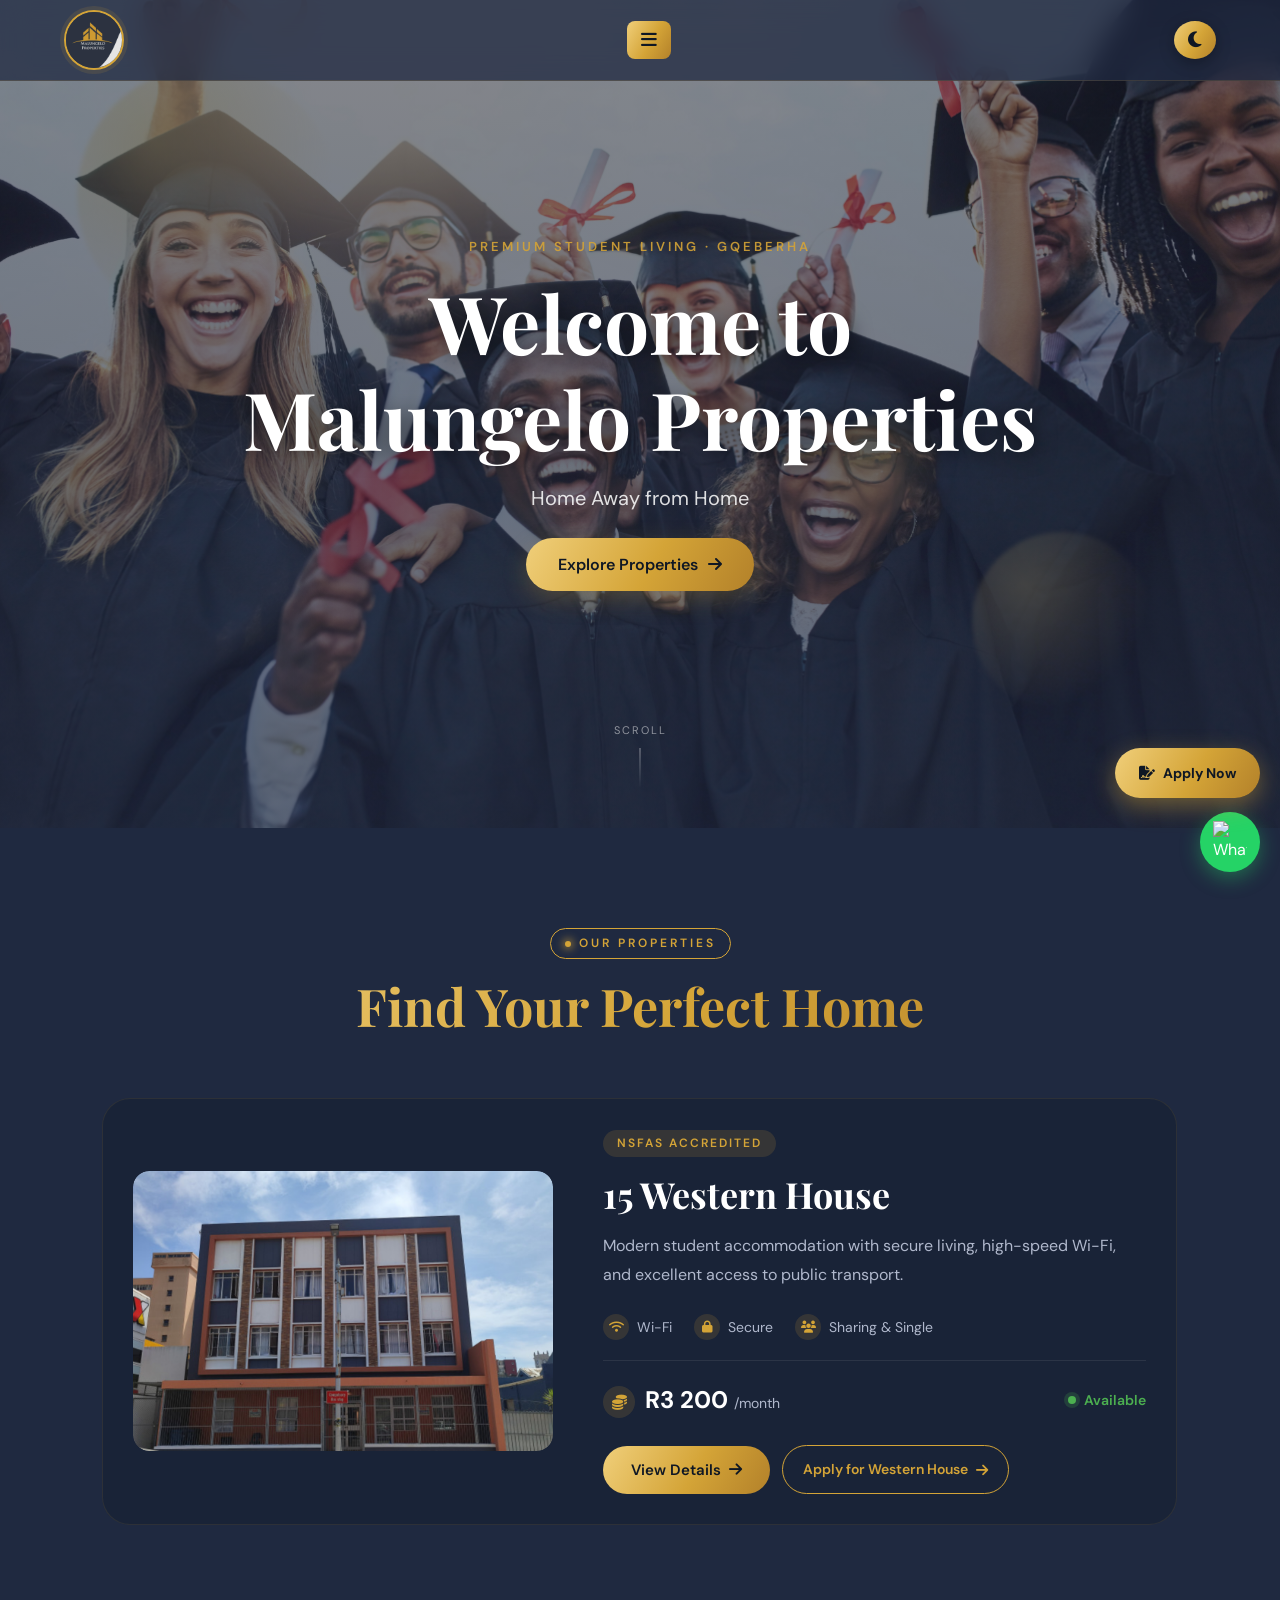
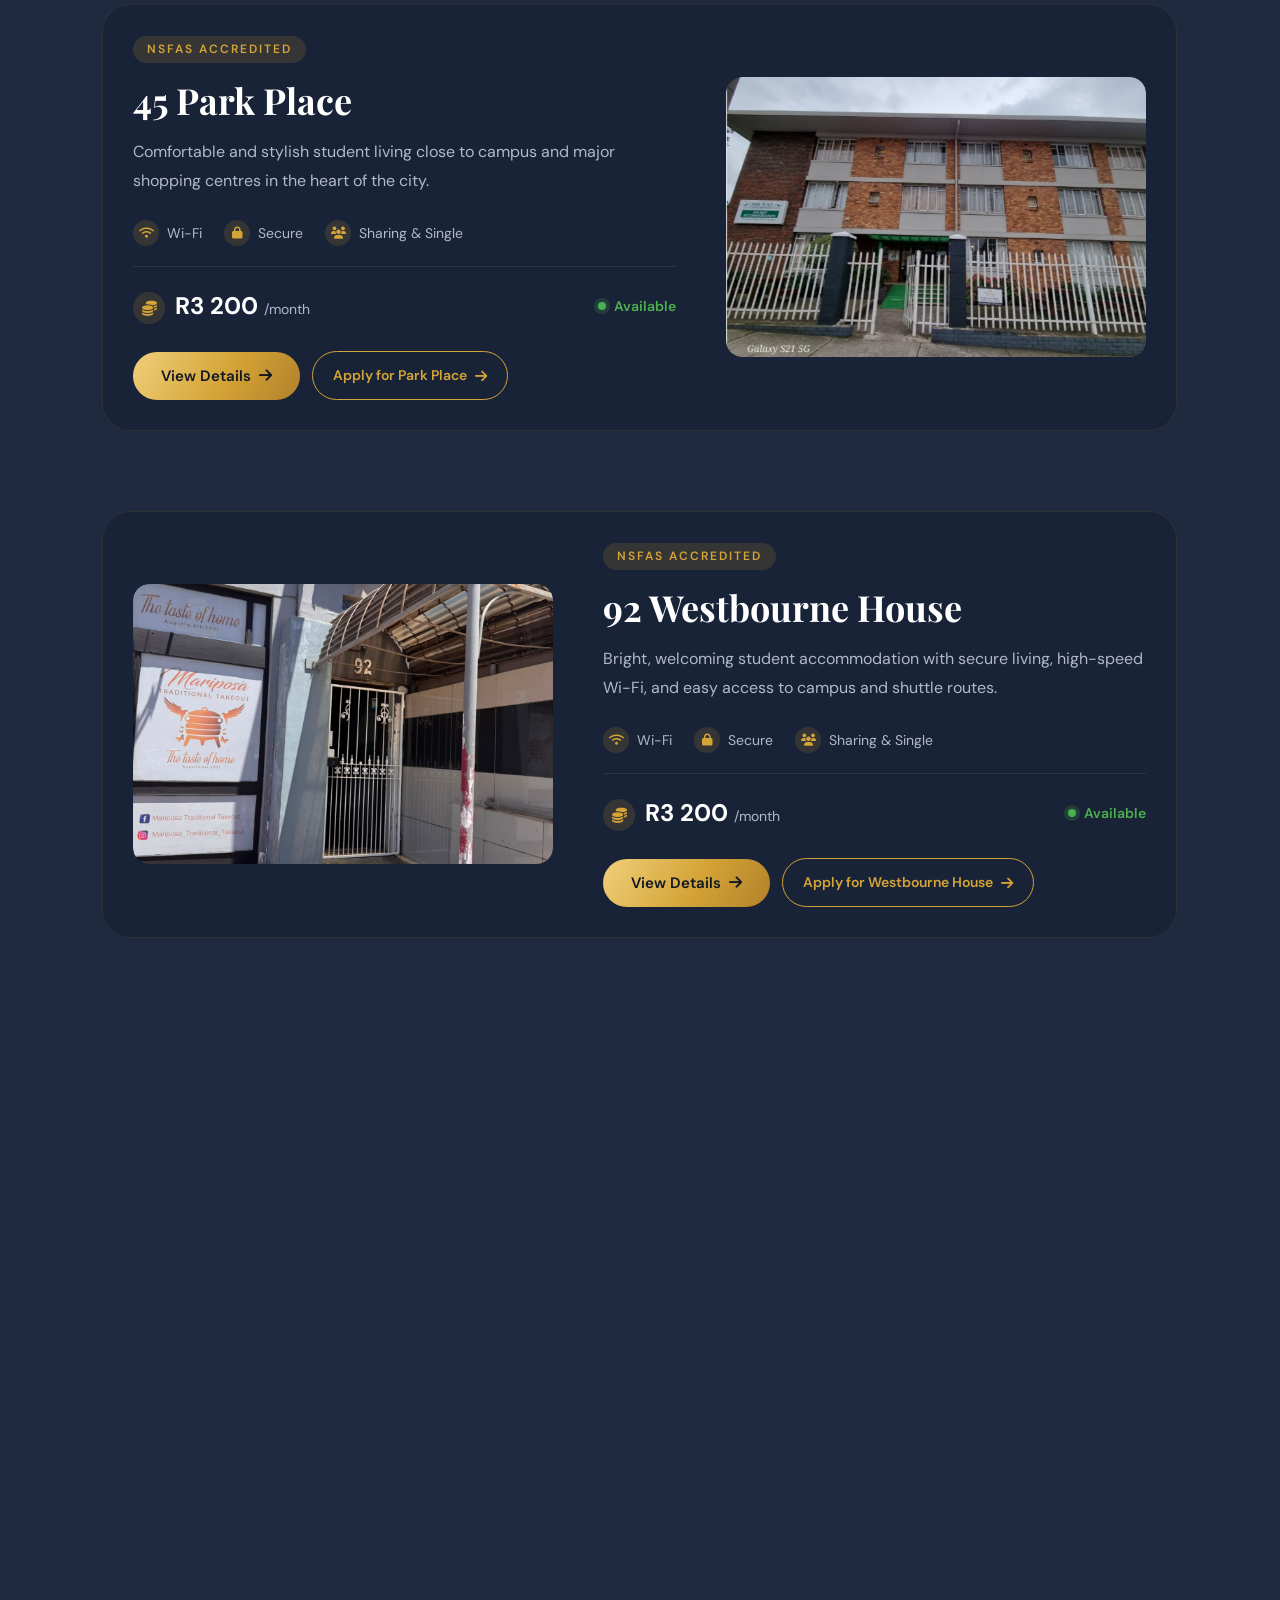
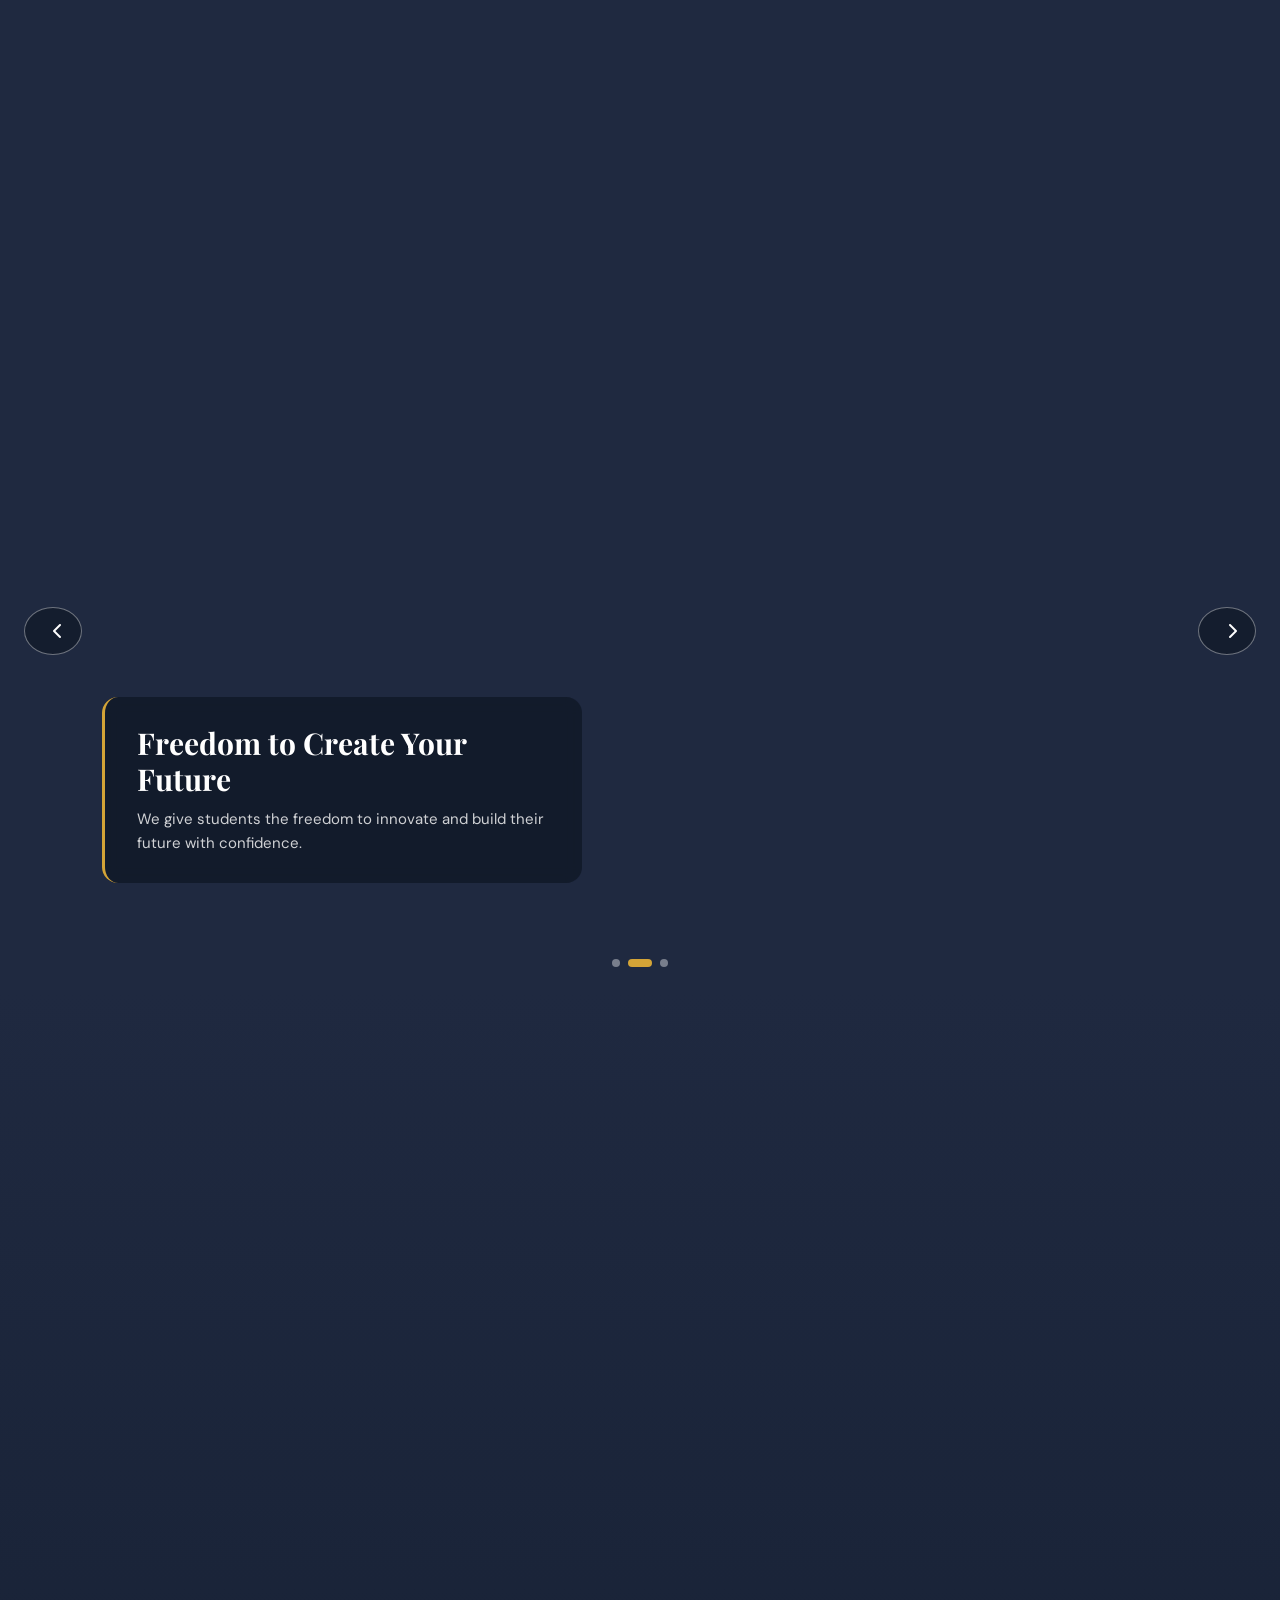
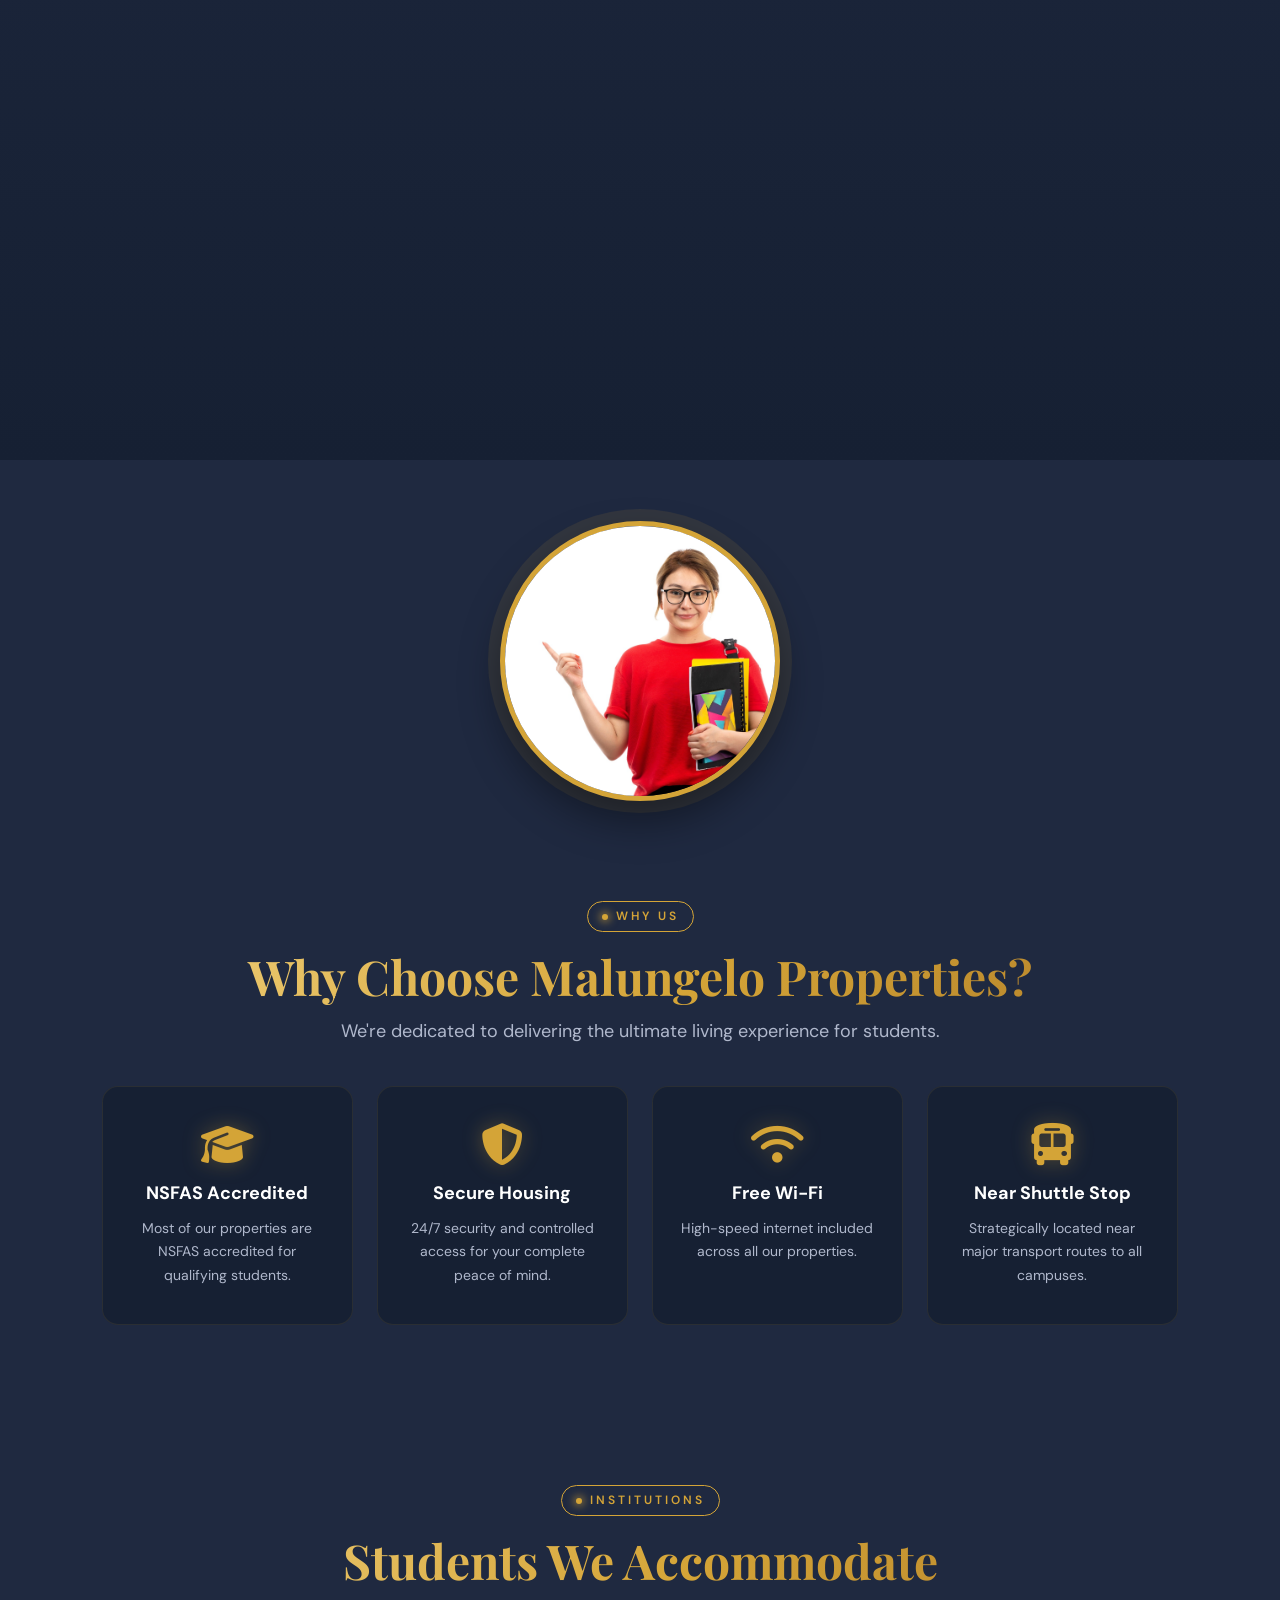
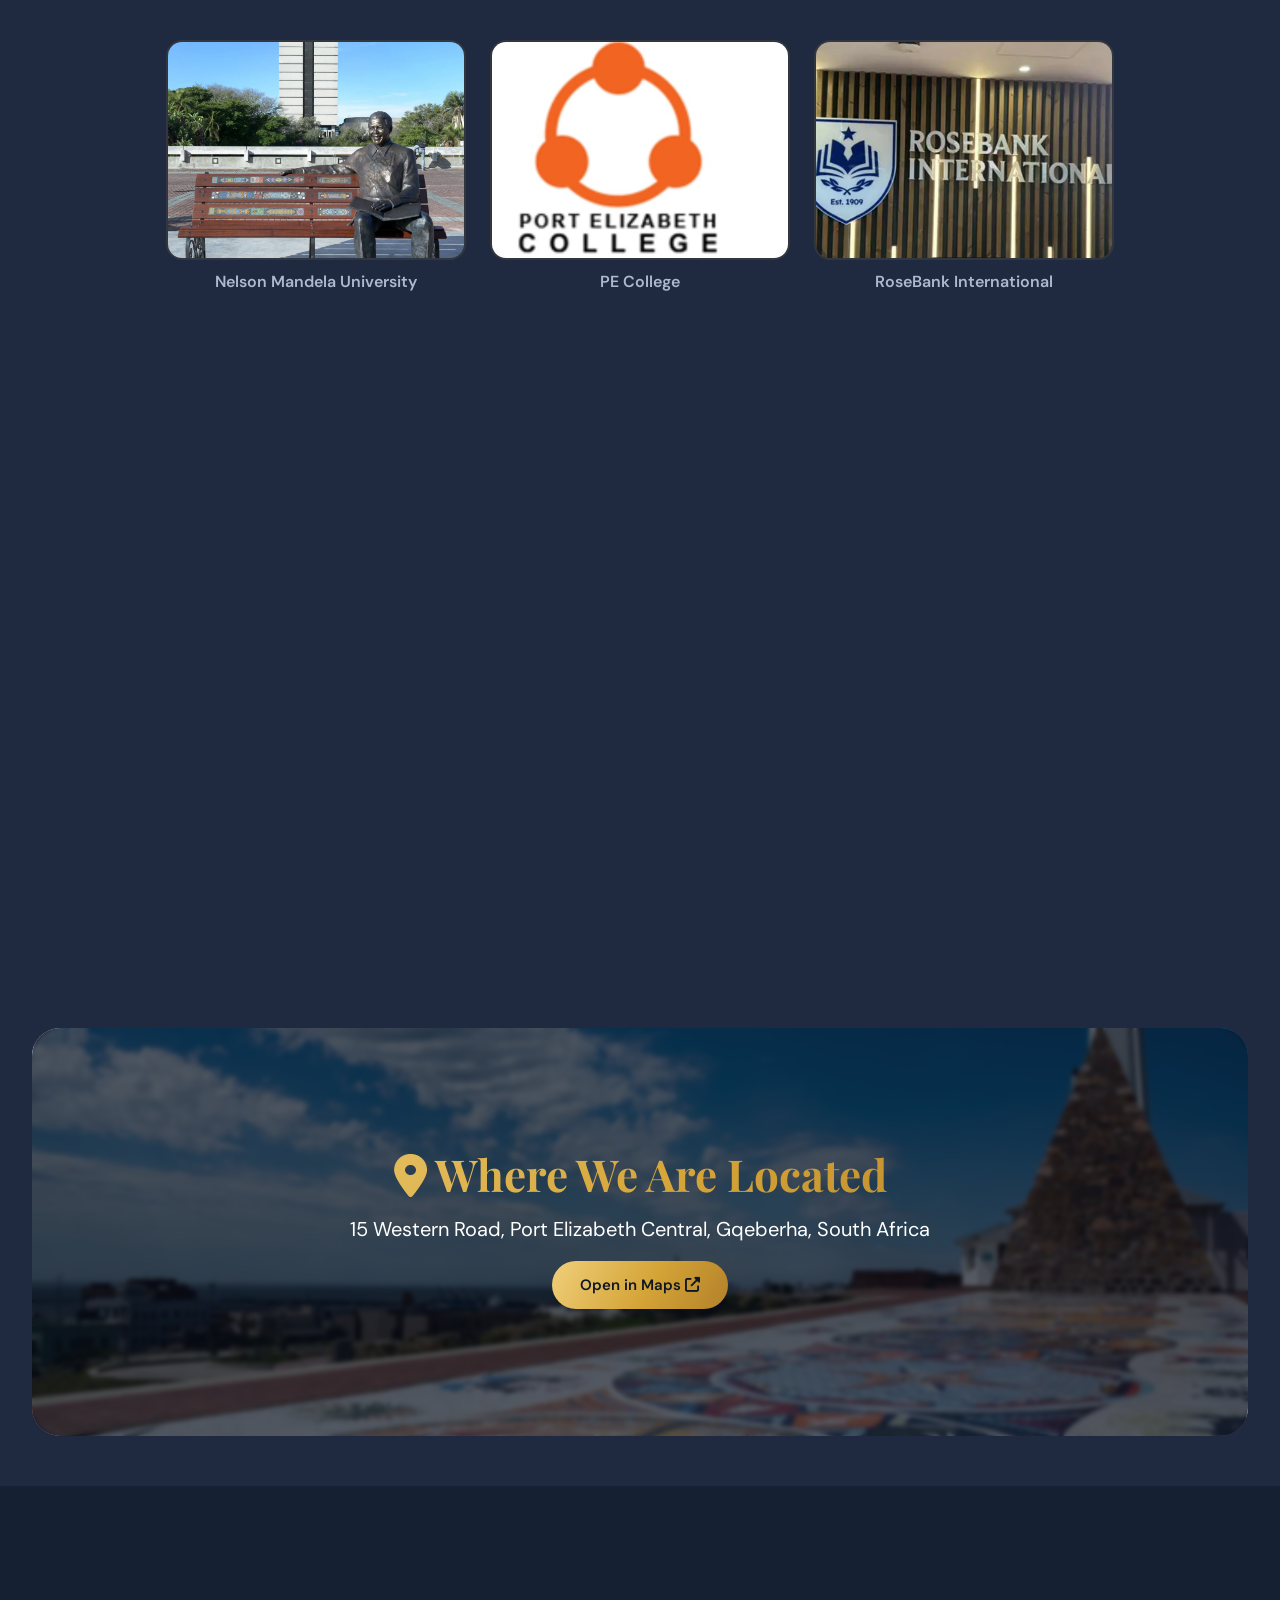
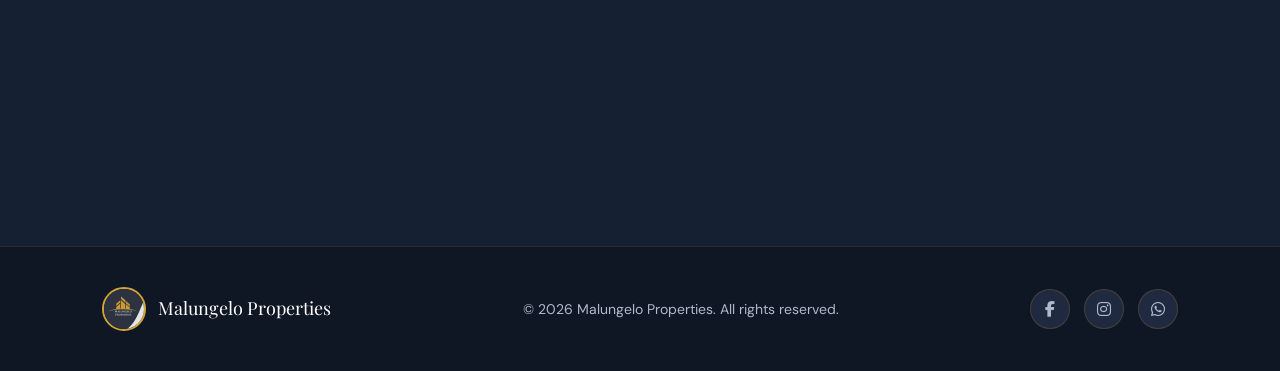
==== commit e5855b77: "the full update" ====
--- a/index.html
+++ b/index.html
@@ -8,12 +8,20 @@
     <link rel="icon" type="image/png" sizes="32x32" href="favicon-32x32.png">
     <link rel="icon" type="image/png" sizes="192x192" href="favicon-192x192.png">
     <link rel="apple-touch-icon" sizes="180x180" href="favicon-180x180.png">
+    <link rel="preload" as="image" href="graduation.png" fetchpriority="high">
     <link rel="stylesheet" href="style.css">
     <link rel="stylesheet" href="https://cdnjs.cloudflare.com/ajax/libs/font-awesome/6.4.0/css/all.min.css">
     <link href="https://fonts.googleapis.com/css2?family=Playfair+Display:wght@700;900&family=DM+Sans:wght@300;400;500;600&display=swap" rel="stylesheet">
 </head>
 <body>
 
+<!-- Fast first impression while the page assets are loading -->
+<div class="page-loader" id="page-loader" role="status" aria-live="polite">
+    <div class="loader-mark"><img src="logo.jpeg" alt=""></div>
+    <div class="loader-spinner" aria-hidden="true"></div>
+    <p>Welcome to Malungelo Properties</p>
+</div>
+
 <!-- NAVBAR -->
 <header id="navbar">
     <nav>
@@ -21,7 +29,7 @@
             <img src="logo.jpeg" alt="Malungelo Properties Logo">
         </div>
         <div class="menu-container">
-            <button class="menu-btn" id="menu-btn" aria-label="Open menu">
+            <button class="menu-btn" id="menu-btn" aria-label="Open menu" aria-expanded="false" aria-controls="nav-links">
                 <i class="fas fa-bars"></i>
             </button>
             <ul class="nav-links" id="nav-links">
@@ -69,7 +77,7 @@
 
     <div class="property-card">
         <a href="western-house.html" class="property-img-link">
-            <img src="property1.png" alt="15 Western House">
+            <img src="property1.png" alt="15 Western House" loading="lazy" decoding="async">
             <div class="img-overlay"><span>View Property</span></div>
         </a>
         <div class="property-info">
@@ -85,13 +93,16 @@
                 <div class="property-price"><i class="fas fa-coins"></i> R3 200 <span class="price-period">/month</span></div>
                 <div class="property-status">Available</div>
             </div>
-            <a href="western-house.html" class="btn-primary">View Details <i class="fas fa-arrow-right"></i></a>
+            <div class="property-actions">
+                <a href="western-house.html" class="btn-primary">View Details <i class="fas fa-arrow-right"></i></a>
+                <a href="apply.html?property=Western%20House" class="apply-btn">Apply for Western House <i class="fas fa-arrow-right"></i></a>
+            </div>
         </div>
     </div>
 
     <div class="property-card reverse">
         <a href="new-property.html" class="property-img-link">
-            <img src="property2.jpg" alt="Park Place">
+            <img src="property2.jpg" alt="Park Place" loading="lazy" decoding="async">
             <div class="img-overlay"><span>View Property</span></div>
         </a>
         <div class="property-info">
@@ -107,13 +118,16 @@
                 <div class="property-price"><i class="fas fa-coins"></i> R3 200 <span class="price-period">/month</span></div>
                 <div class="property-status">Available</div>
             </div>
-            <a href="new-property.html" class="btn-primary">View Details <i class="fas fa-arrow-right"></i></a>
+            <div class="property-actions">
+                <a href="new-property.html" class="btn-primary">View Details <i class="fas fa-arrow-right"></i></a>
+                <a href="apply.html?property=Park%20Place" class="apply-btn">Apply for Park Place <i class="fas fa-arrow-right"></i></a>
+            </div>
         </div>
     </div>
 
     <div class="property-card">
         <a href="westbourne-house.html" class="property-img-link">
-            <img src="property3.jpeg" alt="Westbourne House">
+            <img src="property3.jpeg" alt="Westbourne House" loading="lazy" decoding="async">
             <div class="img-overlay"><span>View Property</span></div>
         </a>
         <div class="property-info">
@@ -129,7 +143,10 @@
                 <div class="property-price"><i class="fas fa-coins"></i> R3 200 <span class="price-period">/month</span></div>
                 <div class="property-status">Available</div>
             </div>
-            <a href="westbourne-house.html" class="btn-primary">View Details <i class="fas fa-arrow-right"></i></a>
+            <div class="property-actions">
+                <a href="westbourne-house.html" class="btn-primary">View Details <i class="fas fa-arrow-right"></i></a>
+                <a href="apply.html?property=Westbourne%20House" class="apply-btn">Apply for Westbourne House <i class="fas fa-arrow-right"></i></a>
+            </div>
         </div>
     </div>
 </section>
@@ -147,35 +164,35 @@
 
         <div class="people-slides">
             <div class="people-slide active">
-                <img src="manager-photo.jpg" alt="Palesa Tumane">
+                <img src="manager-photo.jpg" alt="Palesa Tumane" loading="lazy" decoding="async">
                 <div class="people-caption">
                     <h3>Palesa Tumane</h3>
                     <span class="people-role">Property Manager / Head of Marketing</span>
                 </div>
             </div>
             <div class="people-slide">
-                <img src="Lisa Matu.jpeg" alt="Lisa Matu">
+                <img src="Lisa Matu.jpeg" alt="Lisa Matu" loading="lazy" decoding="async">
                 <div class="people-caption">
                     <h3>Lisa Matu</h3>
                     <span class="people-role">House Rep</span>
                 </div>
             </div>
             <div class="people-slide">
-                <img src="Tumelo.jpg" alt="Tumelo">
+                <img src="Tumelo.jpg" alt="Tumelo" loading="lazy" decoding="async">
                 <div class="people-caption">
                     <h3>Tumelo Machethe</h3>
                     <span class="people-role">Web Developer </span>
                 </div>
             </div>
             <div class="people-slide">
-                <img src="Misokuhle.jpeg" alt="Misokuhle Sogiba">
+                <img src="Misokuhle.jpeg" alt="Misokuhle Sogiba" loading="lazy" decoding="async">
                 <div class="people-caption">
                     <h3>Misokuhle Sogiba</h3>
                     <span class="people-role">House Rep</span>
                 </div>
             </div>
             <div class="people-slide">
-                <img src="Siphenkosi.jpeg" alt="Siphenkosi">
+                <img src="Siphenkosi.jpeg" alt="Siphenkosi" loading="lazy" decoding="async">
                 <div class="people-caption">
                     <h3>Siphenkosi Beyi</h3>
                     <span class="people-role">House Rep</span>
@@ -194,27 +211,54 @@
 <!-- SLIDER -->
 <section class="slider" id="slider">
     <div class="slide active">
-        <img src="slide1.jpg" alt="Students collaborating">
+        <img src="slide1.jpg" alt="Students collaborating" loading="lazy" decoding="async">
         <div class="slide-text">
             <h2>Our Strength Lies in Teamwork</h2>
             <p>We empower each student to grow through collaboration, support, and shared success.</p>
         </div>
     </div>
     <div class="slide">
-        <img src="slide2.jpg" alt="Student studying">
+        <img src="slide2.jpg" alt="Student studying" loading="lazy" decoding="async">
         <div class="slide-text">
             <h2>Freedom to Create Your Future</h2>
             <p>We give students the freedom to innovate and build their future with confidence.</p>
         </div>
     </div>
     <div class="slide">
-        <img src="Slide3.jpg" alt="Gqeberha beachfront">
+        <img src="Slide3.jpg" alt="Gqeberha beachfront" loading="lazy" decoding="async">
         <div class="slide-text">
             <h2>Nestled in the Heart of Gqeberha</h2>
             <p>Moments from the beachfront, city life, and breathtaking ocean views.</p>
         </div>
     </div>
     <div class="slider-dots" id="slider-dots"></div>
+</section>
+
+<!-- LIFE AT MALUNGELO ALBUMS -->
+<section class="photo-story" id="life-at-malungelo">
+    <div class="photo-story-heading">
+        <div class="section-label">Life at Malungelo</div>
+        <h2>Moments Worth Sharing</h2>
+        <p>Choose an album to see more of the Malungelo student experience.</p>
+    </div>
+    <div class="album-grid">
+        <a href="community.html" class="album-card album-community">
+            <img src="community.jpg" alt="Community at Malungelo Properties" loading="lazy" decoding="async">
+            <div class="album-card-content"><span>Album 01</span><h3>Community</h3><p>Meet the people and moments that make Malungelo feel like home.</p><b>Open album <i class="fas fa-arrow-right"></i></b></div>
+        </a>
+        <a href="focus.html" class="album-card album-focus">
+            <img src="study.jpg" alt="Focus and study at Malungelo Properties" loading="lazy" decoding="async">
+            <div class="album-card-content"><span>Album 02</span><h3>Focus</h3><p>Study spaces, routines, and the quiet moments behind success.</p><b>Open album <i class="fas fa-arrow-right"></i></b></div>
+        </a>
+        <a href="location.html" class="album-card album-location">
+            <img src="Slide3.jpg" alt="Gqeberha location near Malungelo Properties" loading="lazy" decoding="async">
+            <div class="album-card-content"><span>Album 03</span><h3>Location</h3><p>Discover Gqeberha and the places around your new home.</p><b>Open album <i class="fas fa-arrow-right"></i></b></div>
+        </a>
+        <a href="events.html" class="album-card album-events">
+            <img src="event.jpg" alt="Events and student life at Malungelo Properties" loading="lazy" decoding="async">
+            <div class="album-card-content"><span>Album 04</span><h3>Events</h3><p>See the celebrations, activities, and memories we create together.</p><b>Open album <i class="fas fa-arrow-right"></i></b></div>
+        </a>
+    </div>
 </section>
 
 <!-- FUN IMAGE -->
@@ -258,7 +302,7 @@
     <h2>Students We Accommodate</h2>
     <div class="gallery-container">
         <div class="gallery-item">
-            <img src="NMU.jpg" alt="Nelson Mandela University">
+            <img src="NMU.png" alt="Nelson Mandela University">
             <h3>Nelson Mandela University</h3>
         </div>
         <div class="gallery-item">
--- a/style.css
+++ b/style.css
@@ -34,6 +34,7 @@
 
 html {
     scroll-behavior: smooth;
+    -webkit-text-size-adjust: 100%;
 }
 
 body {
@@ -609,6 +610,35 @@
     box-shadow: 0 0 0 4px rgba(76, 175, 80, 0.2);
 }
 
+.property-actions {
+    display: flex;
+    flex-wrap: wrap;
+    align-items: center;
+    gap: 12px;
+}
+
+.apply-btn {
+    display: inline-flex;
+    align-items: center;
+    justify-content: center;
+    gap: 8px;
+    padding: 12px 20px;
+    border: 1px solid var(--gold);
+    border-radius: 100px;
+    color: var(--gold);
+    font-size: 14px;
+    font-weight: 600;
+    transition: var(--transition);
+}
+
+.apply-btn:hover {
+    background: var(--gold-gradient);
+    border-color: transparent;
+    color: var(--darkest);
+    transform: translateY(-2px);
+    box-shadow: 0 6px 20px rgba(212,164,55,0.28);
+}
+
 /* =========================================
    SLIDER
    ========================================= */
@@ -684,6 +714,37 @@
     background: var(--gold);
     width: 24px;
     border-radius: 100px;
+}
+
+/* Slider controls are especially useful on touch screens. */
+.slider-controls {
+    position: absolute;
+    inset: 0;
+    display: flex;
+    align-items: center;
+    justify-content: space-between;
+    padding: 0 24px;
+    pointer-events: none;
+    z-index: 11;
+}
+
+.slider-arrow {
+    width: 48px;
+    height: 48px;
+    border: 1px solid rgba(255,255,255,0.38);
+    border-radius: 50%;
+    background: rgba(15,23,36,0.62);
+    color: var(--white);
+    cursor: pointer;
+    pointer-events: auto;
+    font-size: 16px;
+    transition: var(--transition);
+}
+
+.slider-arrow:hover {
+    background: var(--gold-gradient);
+    color: var(--darkest);
+    border-color: transparent;
 }
 
 /* =========================================
@@ -1350,7 +1411,7 @@
     position: relative;
     padding: 120px 8%;
     text-align: center;
-    background: url("location.jpeg") center / cover no-repeat;
+    background: url("location.png") center / cover no-repeat;
     border-radius: var(--radius-lg);
     margin: 50px auto;
     max-width: 95%;
@@ -1363,7 +1424,216 @@
     background: rgba(10, 16, 28, 0.65);
     backdrop-filter: blur(2px);
 }
-
+.album-photo-grid img {
+    width: 100%;
+    height: 250px;
+    object-fit: cover;
+    cursor: zoom-in;
+    border-radius: 18px;
+    border: 1px solid rgba(212,164,55,0.25);
+    box-shadow: 0 10px 25px rgba(0,0,0,0.25);
+    transition: transform 0.35s ease;
+}
+
+.album-photo-grid img:hover {
+    transform: scale(1.03);
+}
+
+@media (max-width: 600px) {
+    .album-photo-grid img {
+        height: 220px;
+    }
+}
+
+/* =========================================
+   PERCEIVED PERFORMANCE — page loader and image loading polish
+   ========================================= */
+.page-loader {
+    position: fixed;
+    inset: 0;
+    z-index: 10000;
+    display: grid;
+    place-content: center;
+    justify-items: center;
+    gap: 16px;
+    background: var(--darkest);
+    color: var(--white);
+    transition: opacity 0.35s ease, visibility 0.35s ease;
+}
+
+.page-loader.is-hidden {
+    opacity: 0;
+    visibility: hidden;
+    pointer-events: none;
+}
+
+.loader-mark {
+    width: 74px;
+    height: 74px;
+    border: 2px solid var(--gold);
+    border-radius: 50%;
+    padding: 4px;
+    box-shadow: 0 0 0 8px rgba(212, 164, 55, 0.12);
+}
+
+.loader-mark img {
+    width: 100%;
+    height: 100%;
+    border-radius: 50%;
+    object-fit: cover;
+}
+
+.loader-spinner {
+    width: 32px;
+    height: 32px;
+    border: 3px solid rgba(240, 207, 122, 0.25);
+    border-top-color: var(--gold-2);
+    border-radius: 50%;
+    animation: loaderSpin 0.8s linear infinite;
+}
+
+.page-loader p {
+    font-size: 14px;
+    letter-spacing: 0.08em;
+    text-align: center;
+}
+
+@keyframes loaderSpin {
+    to { transform: rotate(360deg); }
+}
+
+/* Keeps the browser responsive when sections are still off-screen. */
+@supports (content-visibility: auto) {
+    .property-section,
+    .people-section,
+    .photo-story,
+    .reviews-section,
+    .contact {
+        content-visibility: auto;
+        contain-intrinsic-size: auto 700px;
+    }
+}
+
+@media (max-width: 600px) {
+    .page-loader p { font-size: 12px; padding-inline: 24px; }
+    .float-stack { right: 14px; bottom: 14px; }
+    .whatsapp-btn { width: 52px; height: 52px; }
+    #back-to-top { right: 14px; bottom: 82px; }
+}
+
+@media (prefers-reduced-motion: reduce) {
+    .page-loader,
+    .loader-spinner {
+        transition: none;
+        animation: none;
+    }
+}
+.album-photo-grid img {
+    background: linear-gradient(
+        90deg,
+        #1f2940 25%,
+        #2b3854 50%,
+        #1f2940 75%
+    );
+    background-size: 200% 100%;
+    animation: imageLoading 1.4s infinite;
+}
+
+.album-photo-grid img[src] {
+    animation: none;
+}
+
+@keyframes imageLoading {
+    from {
+        background-position: 200% 0;
+    }
+
+    to {
+        background-position: -200% 0;
+    }
+}
+/* ALBUM HEADER IMAGES */
+.album-hero {
+    position: relative;
+    min-height: 460px;
+    display: flex;
+    align-items: end;
+    padding: 130px 8% 60px;
+    overflow: hidden;
+
+    background-size: cover;
+    background-repeat: no-repeat;
+    background-position: center;
+}
+
+/* Dark overlay so text is easy to read */
+.album-hero::before {
+    content: "";
+    position: absolute;
+    inset: 0;
+    background: linear-gradient(
+        90deg,
+        rgba(10, 16, 28, 0.9) 0%,
+        rgba(10, 16, 28, 0.55) 55%,
+        rgba(10, 16, 28, 0.25) 100%
+    );
+}
+
+.album-hero-content {
+    position: relative;
+    z-index: 2;
+    max-width: 650px;
+}
+
+/* Community */
+.community-page .album-hero {
+    background-image: url("community.jpg");
+    background-position: center;
+}
+
+/* Focus */
+.focus-page .album-hero {
+    background-image: url("study.jpg");
+    background-position: center;
+}
+
+/* Location */
+.location-page .album-hero {
+    background-image: url("Slide3.jpg");
+    background-position: center;
+}
+
+/* Events */
+.events-page .album-hero {
+    background-image: url("event.jpg");
+    background-position: center;
+}
+
+/* MOBILE */
+@media (max-width: 600px) {
+    .album-hero {
+        min-height: 360px;
+        padding: 115px 22px 38px;
+        background-position: center;
+    }
+
+    .album-hero::before {
+        background: linear-gradient(
+            to top,
+            rgba(10, 16, 28, 0.92) 0%,
+            rgba(10, 16, 28, 0.45) 70%,
+            rgba(10, 16, 28, 0.25) 100%
+        );
+    }
+
+    .album-hero h1 {
+        font-size: 42px;
+    }
+
+    .album-hero p {
+        font-size: 15px;
+    }
+}
 .location-content {
     position: relative;
     z-index: 2;
@@ -2255,6 +2525,123 @@
     color: var(--text-muted);
     font-size: 15px;
 }
+
+.selected-property-message {
+    display: inline-flex;
+    align-items: center;
+    justify-content: center;
+    gap: 8px;
+    margin: 18px auto 0;
+    padding: 10px 16px;
+    border: 1px solid rgba(76,175,80,0.45);
+    border-radius: 100px;
+    background: rgba(76,175,80,0.12);
+    color: #9ee4a3 !important;
+    font-size: 14px !important;
+}
+
+.selected-property-message i { color: #72d579; }
+
+/* Application declaration modal */
+.declaration-modal {
+    position: fixed;
+    inset: 0;
+    z-index: 10000;
+    display: none;
+    align-items: center;
+    justify-content: center;
+    padding: 20px;
+    background: rgba(4, 8, 16, 0.78);
+    backdrop-filter: blur(8px);
+}
+
+.declaration-modal.is-open { display: flex; }
+
+.declaration-dialog {
+    position: relative;
+    width: min(720px, 100%);
+    max-height: min(760px, calc(100svh - 40px));
+    overflow-y: auto;
+    padding: 38px;
+    border: 1px solid rgba(212,164,55,0.3);
+    border-radius: 22px;
+    background: #121a29;
+    box-shadow: 0 24px 70px rgba(0,0,0,0.55);
+}
+
+.declaration-kicker { color: var(--gold); font-size: 12px; font-weight: 700; letter-spacing: 2px; text-transform: uppercase; }
+.declaration-dialog h2 { margin: 8px 0 20px; color: var(--white); font-size: clamp(28px, 5vw, 40px); }
+.declaration-dialog p, .declaration-dialog li { color: #c3cada; line-height: 1.65; }
+.declaration-dialog p { margin: 0 0 16px; }
+.declaration-dialog ul { margin: -2px 0 18px 20px; }
+.declaration-dialog li { margin-bottom: 7px; }
+.declaration-note { padding: 13px 15px; border-left: 3px solid var(--gold); background: rgba(212,164,55,0.1); border-radius: 0 10px 10px 0; }
+.declaration-close { position: absolute; top: 16px; right: 16px; width: 38px; height: 38px; padding: 0; border: 0; border-radius: 50%; background: transparent; color: var(--text-muted); font-size: 18px; cursor: pointer; }
+.declaration-close:hover { background: rgba(255,255,255,0.08); color: var(--white); transform: none; box-shadow: none; }
+.declaration-check { display: flex; align-items: flex-start; gap: 12px; margin-top: 22px; padding: 16px; border-radius: 12px; background: rgba(212,164,55,0.1); color: var(--white); font-weight: 600; cursor: pointer; }
+.declaration-check input { width: 20px; height: 20px; margin-top: 2px; accent-color: var(--gold); flex: 0 0 auto; }
+.declaration-actions { display: flex; justify-content: flex-end; gap: 12px; margin-top: 20px; }
+.declaration-cancel { padding: 12px 24px; border: 1px solid rgba(255,255,255,0.22); border-radius: 10px; background: transparent; color: var(--white); cursor: pointer; }
+.declaration-proceed:disabled { cursor: not-allowed; opacity: 0.45; transform: none; box-shadow: none; }
+
+/* Home page photo-story — a visual card gallery, separate from the slideshow. */
+.photo-story { padding: 100px 8%; background: linear-gradient(180deg, var(--dark) 0%, var(--darker) 100%); }
+.photo-story-heading { max-width: 640px; margin-bottom: 38px; }
+.photo-story-heading h2 { color: var(--gold); font-size: clamp(32px, 5vw, 52px); margin-bottom: 12px; }
+.photo-story-heading p { color: var(--text-muted); font-size: 16px; }
+.photo-story-grid { display: grid; grid-template-columns: 1.25fr 1fr 1fr; grid-auto-rows: 200px; gap: 18px; max-width: 1120px; margin: 0 auto; }
+.story-card { position: relative; overflow: hidden; border-radius: 20px; min-width: 0; background: var(--darkest); box-shadow: var(--shadow); }
+.story-card-tall { grid-row: span 2; }
+.story-card img { width: 100%; height: 100%; object-fit: cover; transition: transform 0.5s ease; }
+.story-card::after { content: ""; position: absolute; inset: 0; background: linear-gradient(to top, rgba(5,10,19,0.92), transparent 60%); }
+.story-card:hover img { transform: scale(1.08); }
+.story-card-content { position: absolute; z-index: 1; bottom: 0; left: 0; right: 0; padding: 22px; }
+.story-card-content span { color: var(--gold-2); font-size: 11px; font-weight: 700; letter-spacing: 1.8px; text-transform: uppercase; }
+.story-card-content h3 { margin-top: 5px; color: var(--white); font-size: clamp(22px, 3vw, 30px); }
+
+/* Clickable home-page albums */
+.album-grid { display: grid; grid-template-columns: repeat(2, minmax(0, 1fr)); gap: 20px; max-width: 1120px; margin: 0 auto; }
+.album-card { position: relative; min-height: 330px; overflow: hidden; border: 1px solid rgba(212,164,55,0.18); border-radius: 22px; background: var(--darkest); box-shadow: var(--shadow); }
+.album-card img { position: absolute; inset: 0; width: 100%; height: 100%; object-fit: cover; transition: transform 0.55s ease; }
+.album-card::after { content: ""; position: absolute; inset: 0; background: linear-gradient(180deg, rgba(10,16,28,0.1), rgba(10,16,28,0.92)); }
+.album-card:hover img { transform: scale(1.08); }
+.album-card-content { position: relative; z-index: 1; display: flex; min-height: 330px; flex-direction: column; align-items: flex-start; justify-content: flex-end; padding: 28px; color: var(--white); }
+.album-card-content span { color: var(--gold-2); font-size: 11px; font-weight: 700; letter-spacing: 2px; text-transform: uppercase; }
+.album-card-content h3 { margin: 5px 0 8px; font-size: clamp(26px, 4vw, 38px); }
+.album-card-content p { max-width: 400px; color: rgba(255,255,255,0.82); line-height: 1.55; }
+.album-card-content b { margin-top: 18px; color: var(--gold-2); font-size: 14px; }
+.album-card-content b i { margin-left: 6px; transition: transform var(--transition); }
+.album-card:hover .album-card-content b i { transform: translateX(5px); }
+
+body.light-mode .photo-story { background: linear-gradient(180deg, #f7f8fc 0%, #e8edf5 100%); }
+body.light-mode .photo-story-heading h2 { color: #a47412; }
+body.light-mode .photo-story-heading p { color: #4f5d70; }
+body.light-mode .album-card { border-color: rgba(31,41,64,0.13); box-shadow: 0 12px 26px rgba(31,41,64,0.12); }
+
+/* Album pages: replace the placeholder cards with your own photos later. */
+.album-page { min-height: 100vh; background: var(--dark); }
+.album-hero { position: relative; min-height: 340px; display: flex; align-items: flex-end; padding: 130px 8% 54px; background: linear-gradient(135deg, #142540, #0f1724); overflow: hidden; }
+.album-hero::after { content: ""; position: absolute; width: 420px; height: 420px; right: -130px; top: -150px; border-radius: 50%; background: radial-gradient(circle, rgba(212,164,55,0.45), transparent 68%); }
+.album-hero-content { position: relative; z-index: 1; max-width: 680px; }
+.album-hero h1 { margin: 8px 0 12px; color: var(--white); font-size: clamp(40px, 7vw, 70px); }
+.album-hero p { color: rgba(255,255,255,0.8); font-size: 17px; }
+.album-photo-section { padding: 76px 8% 110px; }
+.album-photo-grid { display: grid; grid-template-columns: repeat(3, minmax(0, 1fr)); gap: 18px; max-width: 1120px; margin: 0 auto; }
+.album-placeholder { min-height: 230px; padding: 20px; display: flex; flex-direction: column; justify-content: flex-end; border: 1px dashed rgba(212,164,55,0.5); border-radius: 18px; background: rgba(212,164,55,0.06); color: var(--text-muted); }
+.album-placeholder i { margin-bottom: auto; color: var(--gold); font-size: 28px; }
+.album-placeholder strong { color: var(--white); font-size: 18px; }
+.album-placeholder span { font-size: 13px; }
+body.light-mode.album-page { background: var(--off-white); }
+body.light-mode .album-placeholder { background: rgba(212,164,55,0.1); color: #59677a; border-color: rgba(164,116,18,0.45); }
+body.light-mode .album-placeholder strong { color: var(--dark); }
+
+/* Thank-you page location invitation */
+.thankyou-explore { width: min(980px, 88%); margin: 0 auto 90px; padding: 36px; border: 1px solid rgba(212,164,55,0.24); border-radius: 24px; background: linear-gradient(135deg, rgba(31,41,64,0.9), rgba(15,23,36,0.9)); text-align: left; }
+.thankyou-explore-inner { display: flex; align-items: center; justify-content: space-between; gap: 26px; }
+.thankyou-explore h2 { margin: 8px 0 10px; color: var(--gold); font-size: clamp(28px, 4vw, 42px); }
+.thankyou-explore p { max-width: 610px; margin: 0; color: var(--text-muted); }
+body.light-mode .thankyou-explore { background: var(--white); border-color: rgba(31,41,64,0.12); }
+body.light-mode .thankyou-explore p { color: #516072; }
 
 .application-form {
     display: grid;
@@ -2692,3 +3079,101 @@
         display: none;
     }
 }
+
+/* =========================================
+   MOBILE POLISH — prevents horizontal overflow and browser zoom
+   ========================================= */
+@media (max-width: 600px) {
+    body {
+        padding-top: 70px;
+        width: 100%;
+    }
+
+    header { padding: 0 16px; }
+    nav { height: 70px; }
+    .logo img { width: 48px; height: 48px; }
+    .menu-btn, #theme-toggle { padding: 9px 11px; font-size: 16px; }
+    .nav-links { width: min(260px, calc(100vw - 32px)); right: 0; }
+
+    .hero {
+        min-height: 520px;
+        height: calc(100svh - 70px);
+        margin-top: -70px;
+    }
+    .hero-text { padding: 0 18px; gap: 14px; }
+    .hero-text h1 { font-size: clamp(34px, 10vw, 48px); }
+    .hero-eyebrow { font-size: 11px; letter-spacing: 1.7px; }
+    .hero-text p { font-size: 17px; }
+    .hero-btn { padding: 13px 22px; font-size: 14px; }
+
+    .property-section { padding: 64px 16px; }
+    .property-section h2 { margin-bottom: 36px; }
+    .property-card, .property-card.reverse {
+        width: 100%;
+        gap: 24px;
+        margin-bottom: 32px;
+        padding: 18px;
+        border-radius: 20px;
+    }
+    .property-img-link { width: 100%; }
+    .property-img-link img { width: 100%; height: 210px; }
+    .property-info p { font-size: 15px; line-height: 1.65; }
+    .property-amenities { justify-content: center; gap: 12px; }
+    .property-price-row { justify-content: center; }
+    .property-actions { justify-content: center; width: 100%; }
+    .property-actions .btn-primary, .property-actions .apply-btn { width: 100%; }
+
+    .slider { height: 62svh; min-height: 400px; }
+    .slide img { object-position: center; }
+    .slide-text {
+        left: 16px;
+        right: 16px;
+        bottom: 56px;
+        padding: 18px;
+        border-radius: 12px;
+    }
+    .slide-text h2 { font-size: 22px; }
+    .slide-text p { font-size: 14px; }
+    .slider-controls { padding: 0 10px; }
+    .slider-arrow { width: 40px; height: 40px; font-size: 14px; }
+    .slider-dots { bottom: 18px; }
+
+    .people-section { padding: 64px 16px; overflow: hidden; }
+    .people-slider { width: 100%; max-width: none; }
+    .people-slides { width: min(76vw, 270px); height: 350px; }
+    .people-arrow {
+        position: absolute;
+        z-index: 4;
+        width: 38px;
+        height: 38px;
+        background: rgba(15,23,36,0.88);
+    }
+    .people-arrow.prev { left: 0; }
+    .people-arrow.next { right: 0; }
+
+    .form-group input, .form-group select, .form-group textarea { font-size: 16px; }
+    .selected-property-message { border-radius: 14px; line-height: 1.4; }
+    .apply-hero { min-height: 290px; margin-top: -70px; }
+    .apply-hero-content p { font-size: 16px; }
+    .apply-float-btn { right: 14px; bottom: 16px; padding: 11px 14px; }
+
+    .declaration-modal { padding: 12px; }
+    .declaration-dialog { max-height: calc(100svh - 24px); padding: 28px 20px 22px; border-radius: 18px; }
+    .declaration-dialog h2 { padding-right: 36px; font-size: 28px; }
+    .declaration-dialog p, .declaration-dialog li { font-size: 14px; }
+    .declaration-actions { flex-direction: column-reverse; }
+    .declaration-actions button { width: 100%; }
+
+    .photo-story { padding: 64px 16px; }
+    .photo-story-grid { display: flex; overflow-x: auto; scroll-snap-type: x mandatory; padding-bottom: 12px; }
+    .story-card, .story-card-tall { flex: 0 0 82vw; height: 340px; scroll-snap-align: start; }
+    .album-grid { grid-template-columns: 1fr; }
+    .album-card, .album-card-content { min-height: 270px; }
+    .album-card-content { padding: 22px; }
+    .album-hero { min-height: 300px; padding: 112px 20px 42px; }
+    .album-photo-section { padding: 55px 16px 80px; }
+    .album-photo-grid { grid-template-columns: 1fr; }
+    .album-placeholder { min-height: 190px; }
+    .thankyou-explore { width: calc(100% - 32px); padding: 26px 22px; }
+    .thankyou-explore-inner { align-items: flex-start; flex-direction: column; }
+}
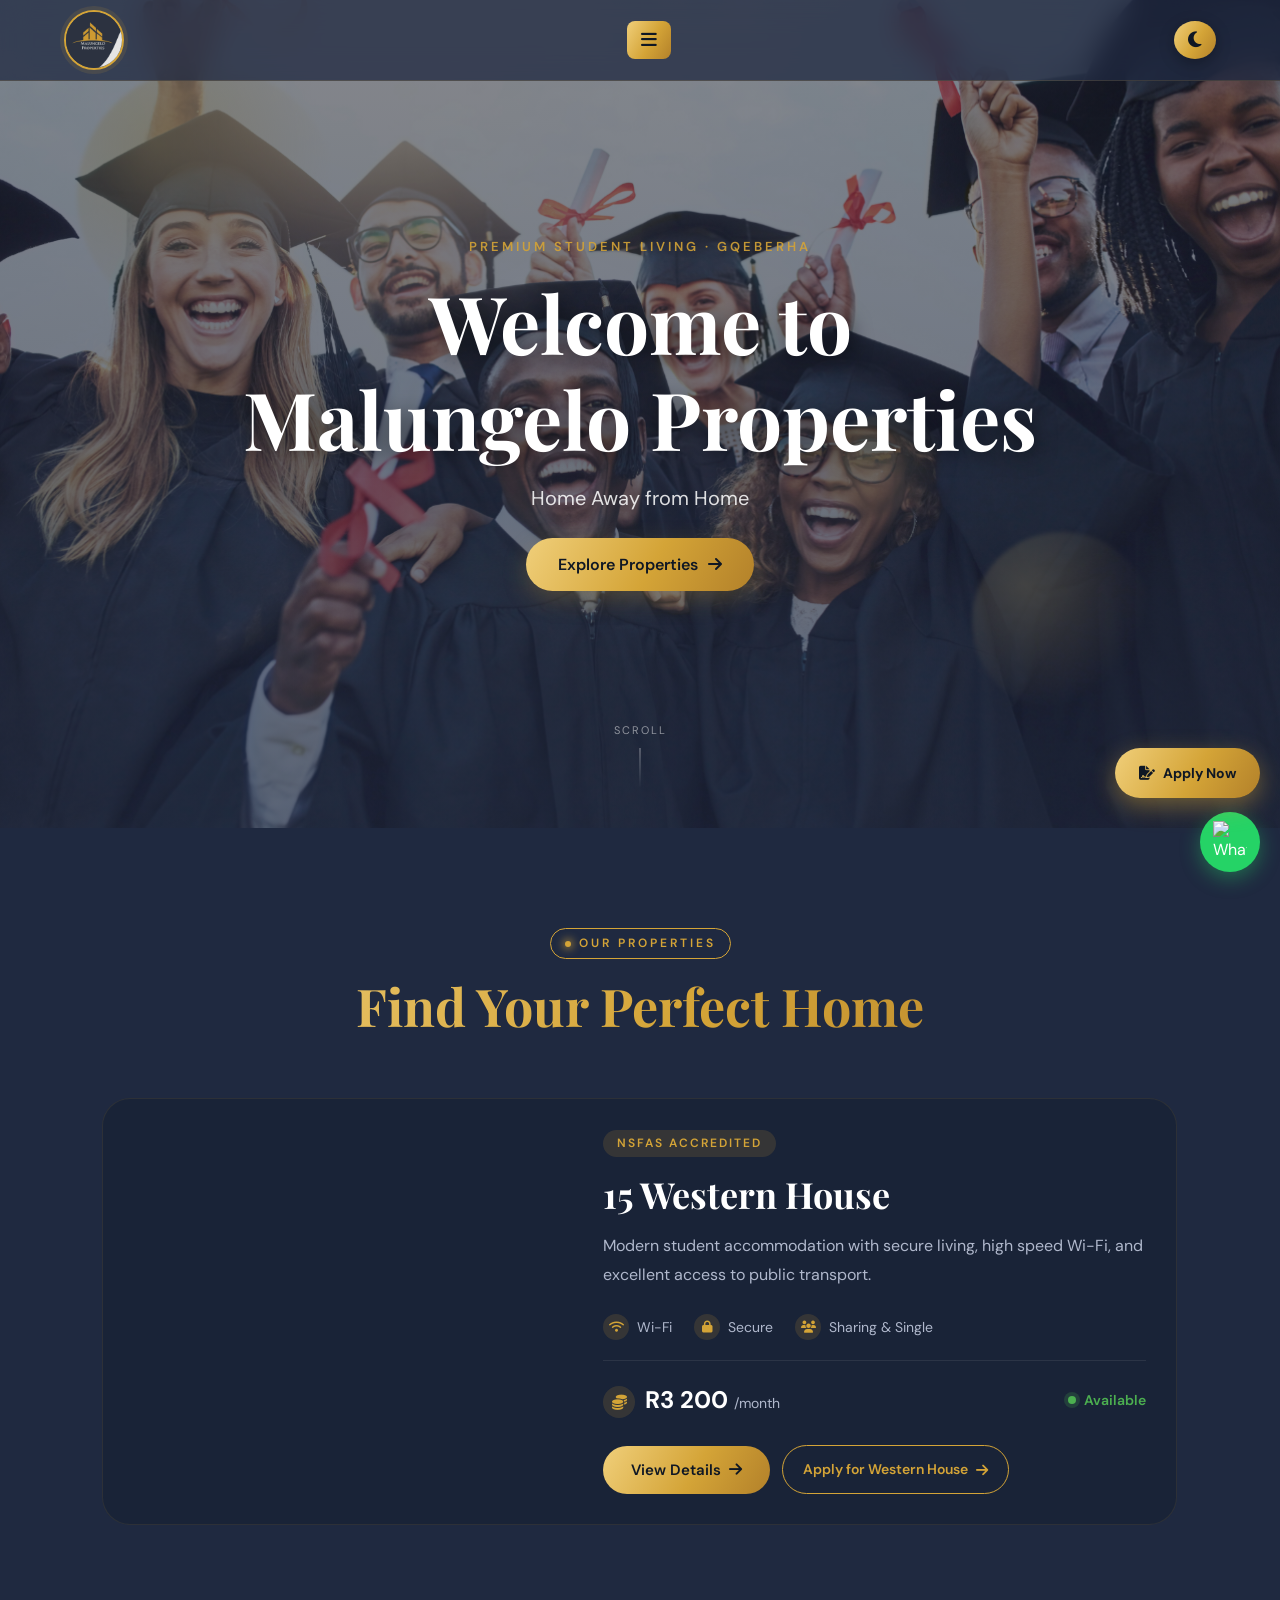
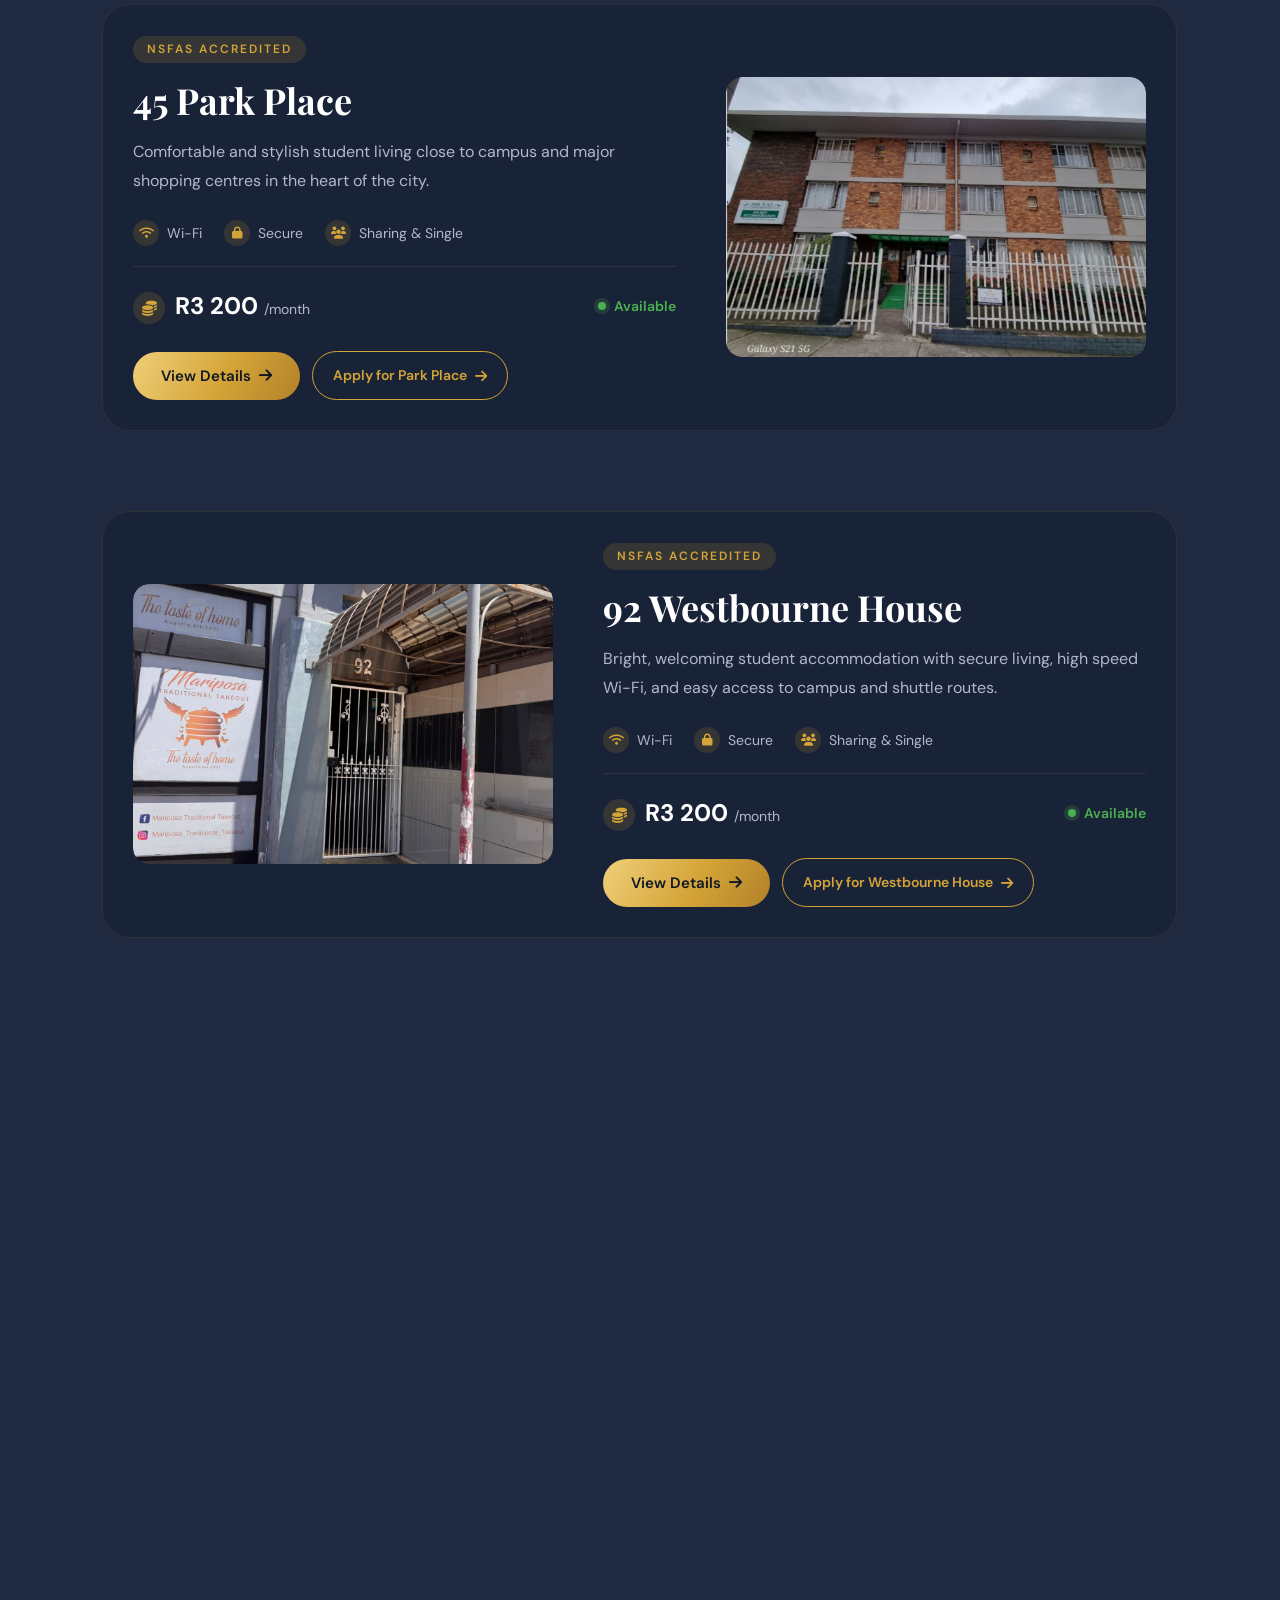
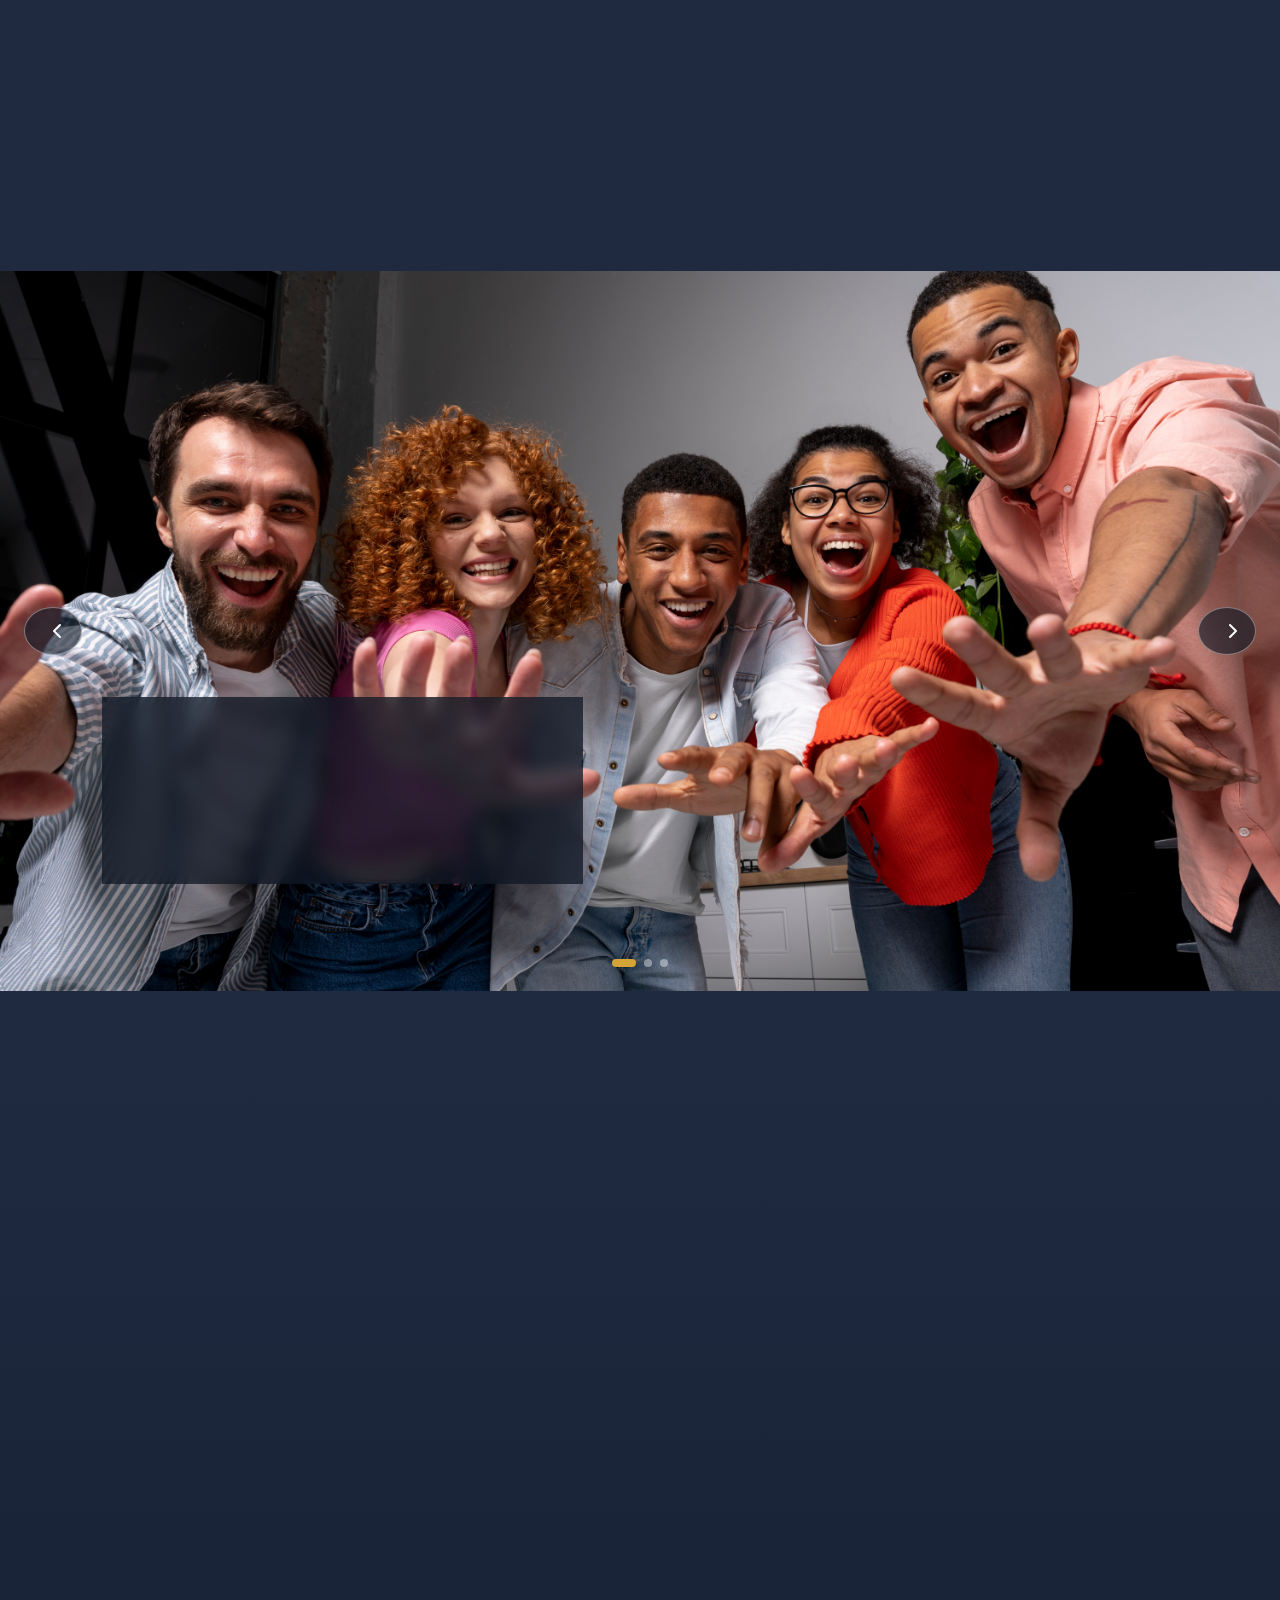
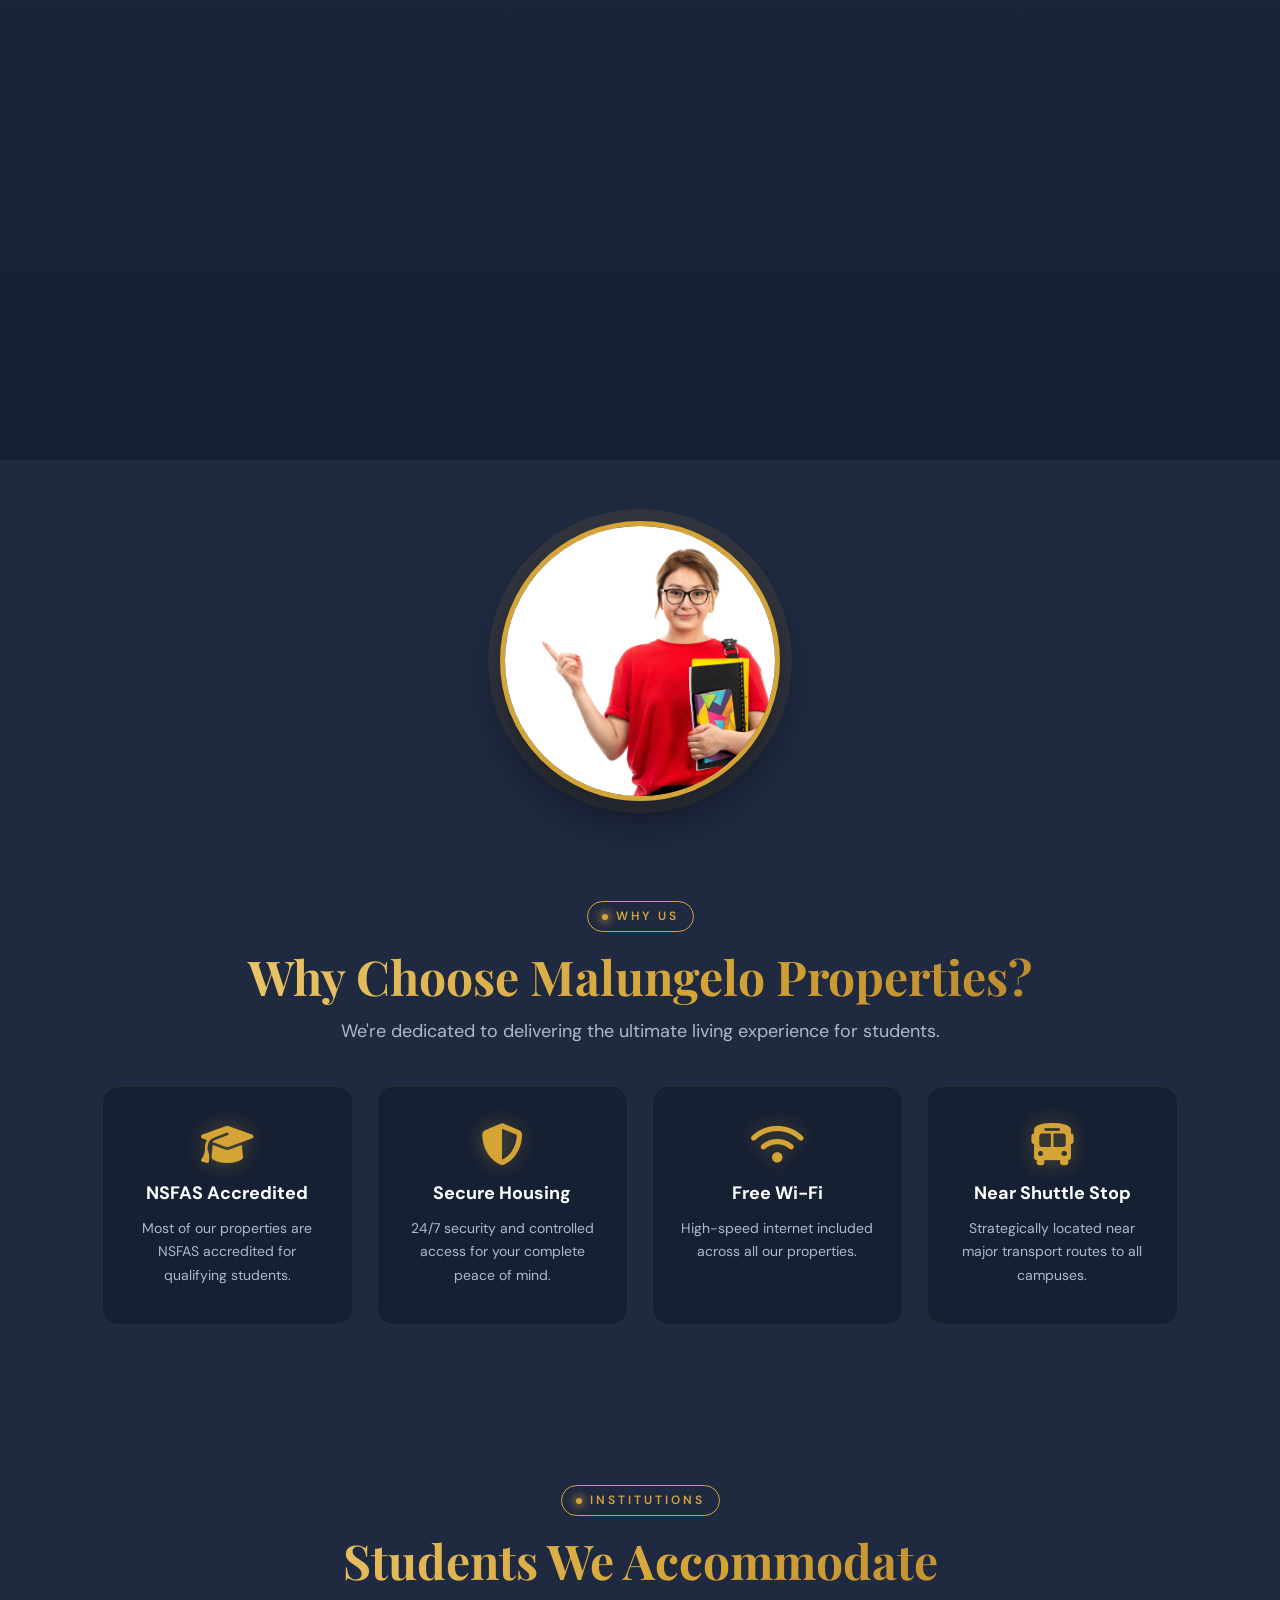
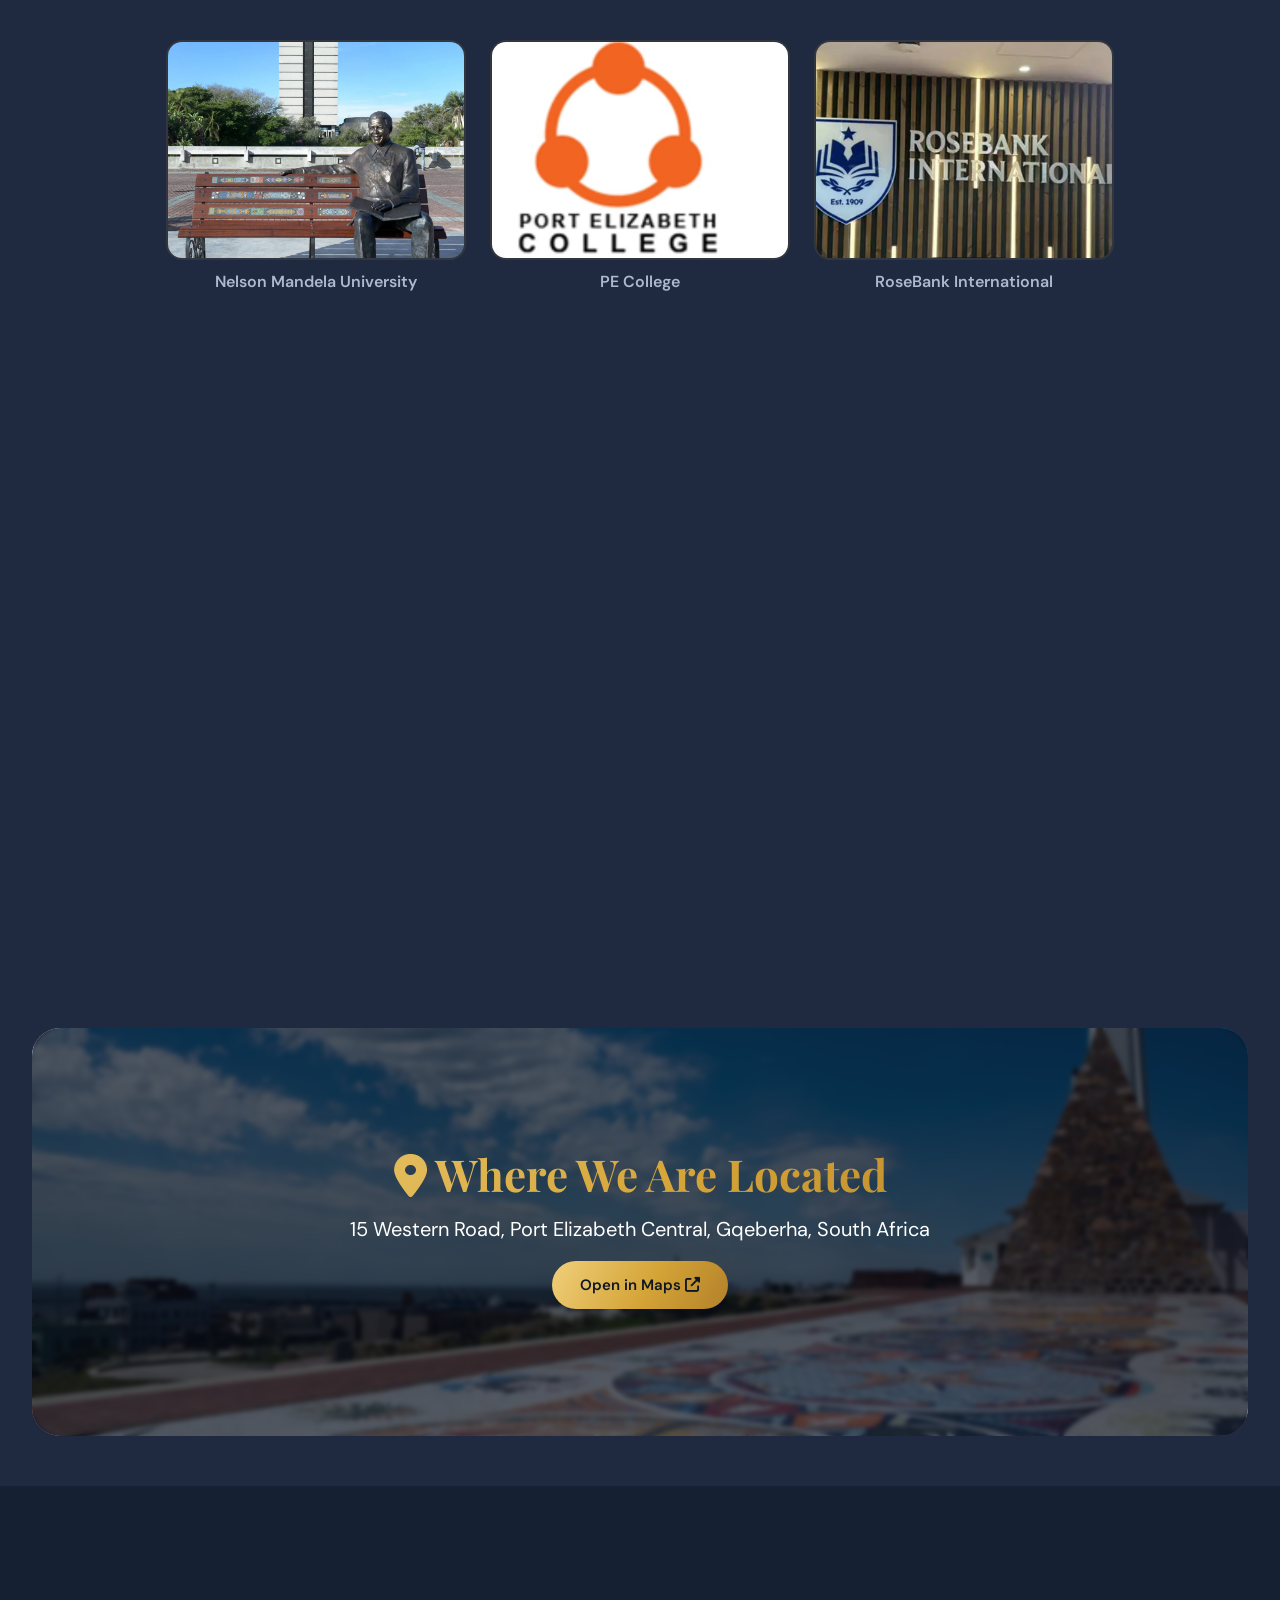
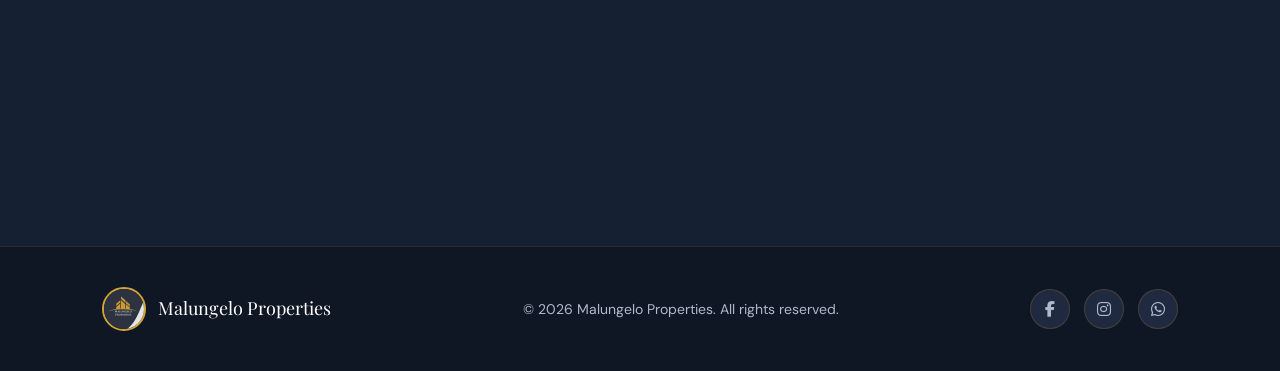
==== commit b8738875: "last update" ====
--- a/index.html
+++ b/index.html
@@ -83,7 +83,7 @@
         <div class="property-info">
             <div class="property-tag">NSFAS Accredited</div>
             <h3>15 Western House</h3>
-            <p>Modern student accommodation with secure living, high-speed Wi-Fi, and excellent access to public transport.</p>
+            <p>Modern student accommodation with secure living, high speed Wi-Fi, and excellent access to public transport.</p>
             <div class="property-amenities">
                 <span><i class="fas fa-wifi"></i> Wi-Fi</span>
                 <span><i class="fas fa-lock"></i> Secure</span>
@@ -133,7 +133,7 @@
         <div class="property-info">
             <div class="property-tag">NSFAS Accredited</div>
             <h3>92 Westbourne House</h3>
-            <p>Bright, welcoming student accommodation with secure living, high-speed Wi-Fi, and easy access to campus and shuttle routes.</p>
+            <p>Bright, welcoming student accommodation with secure living, high speed Wi-Fi, and easy access to campus and shuttle routes.</p>
             <div class="property-amenities">
                 <span><i class="fas fa-wifi"></i> Wi-Fi</span>
                 <span><i class="fas fa-lock"></i> Secure</span>
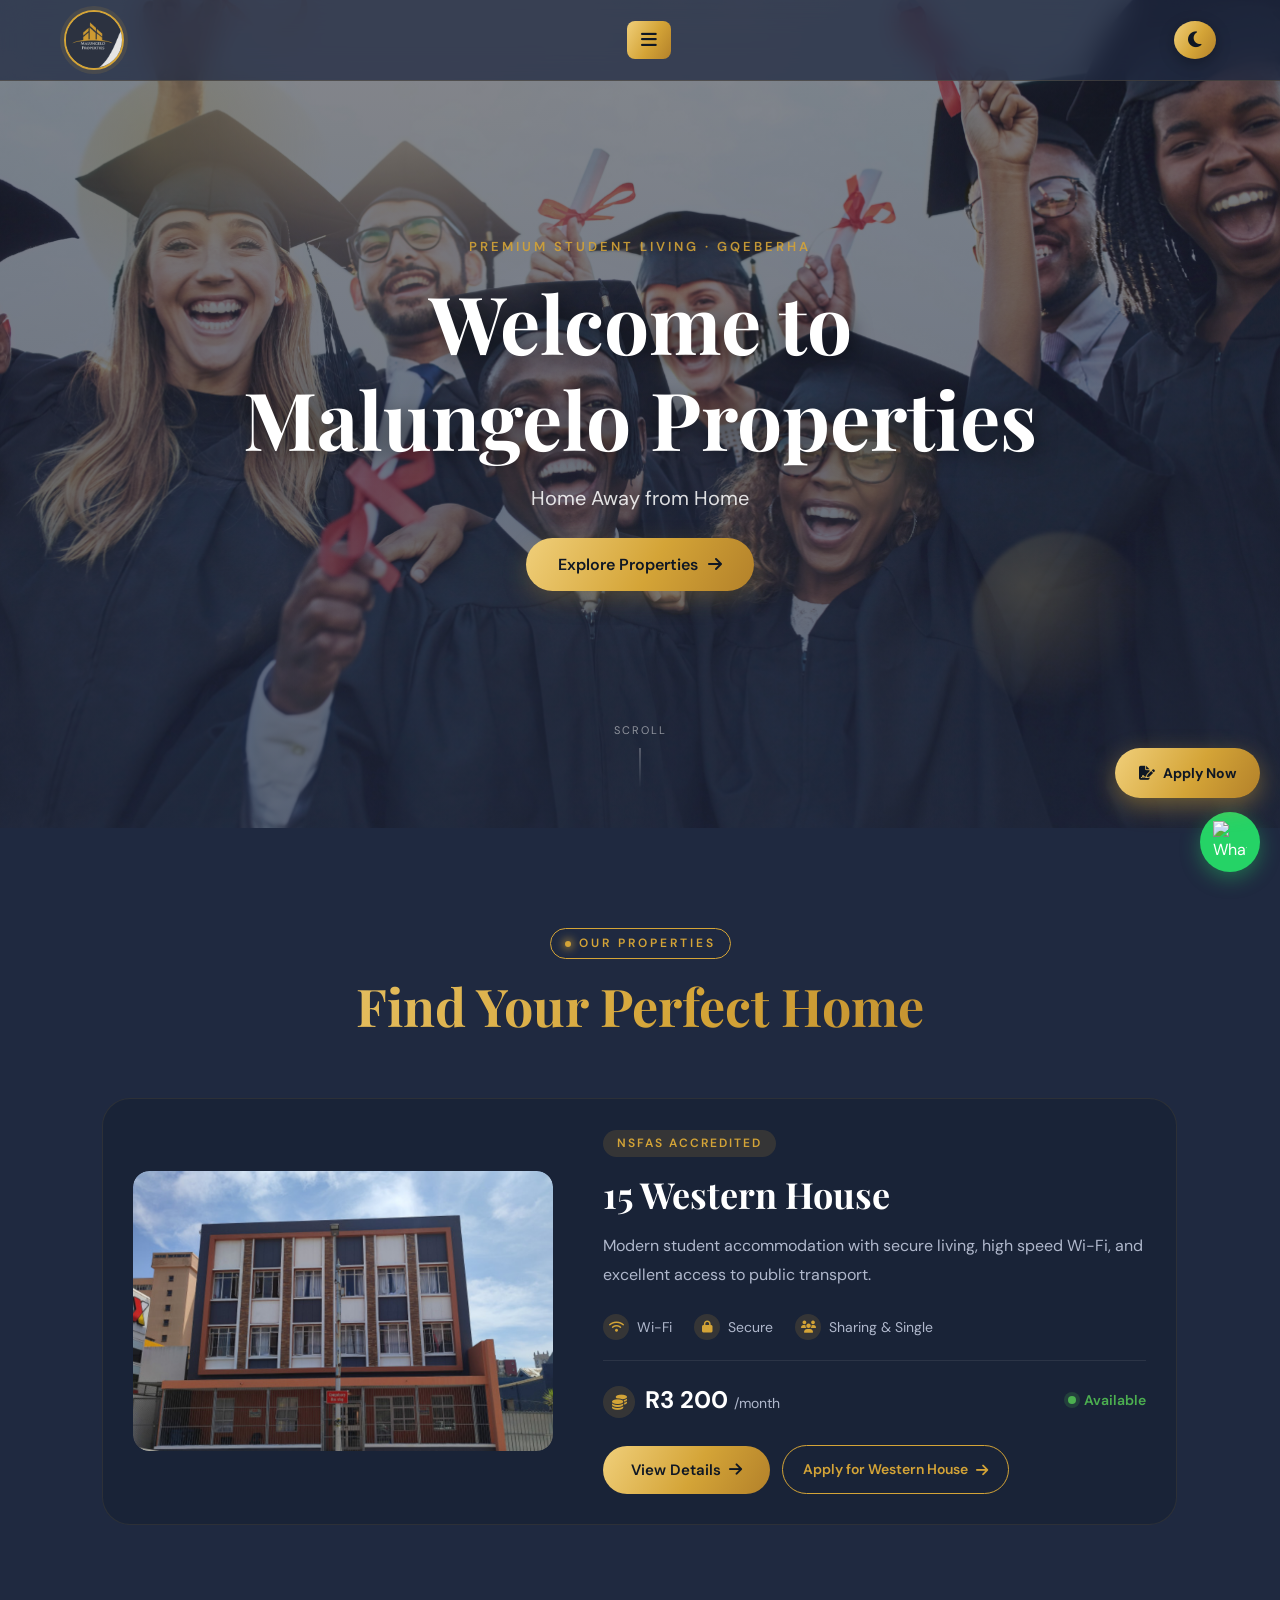
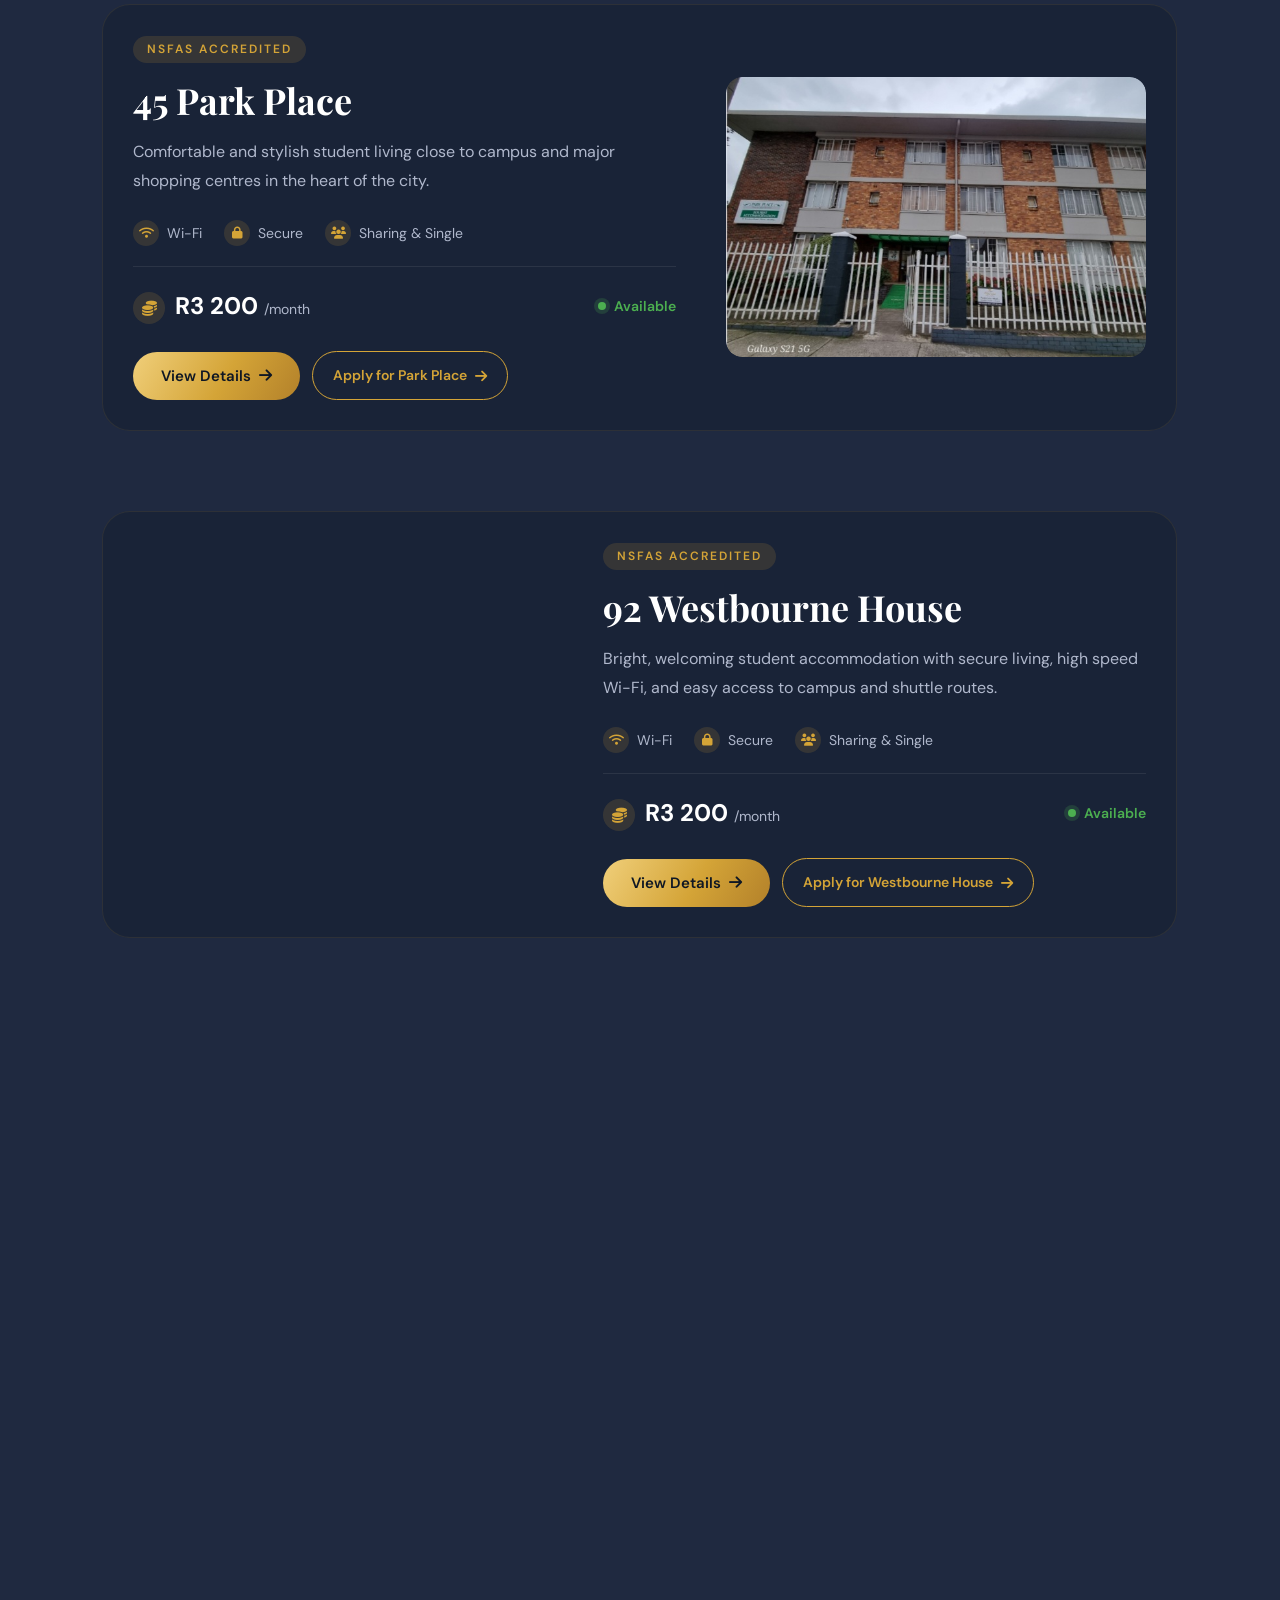
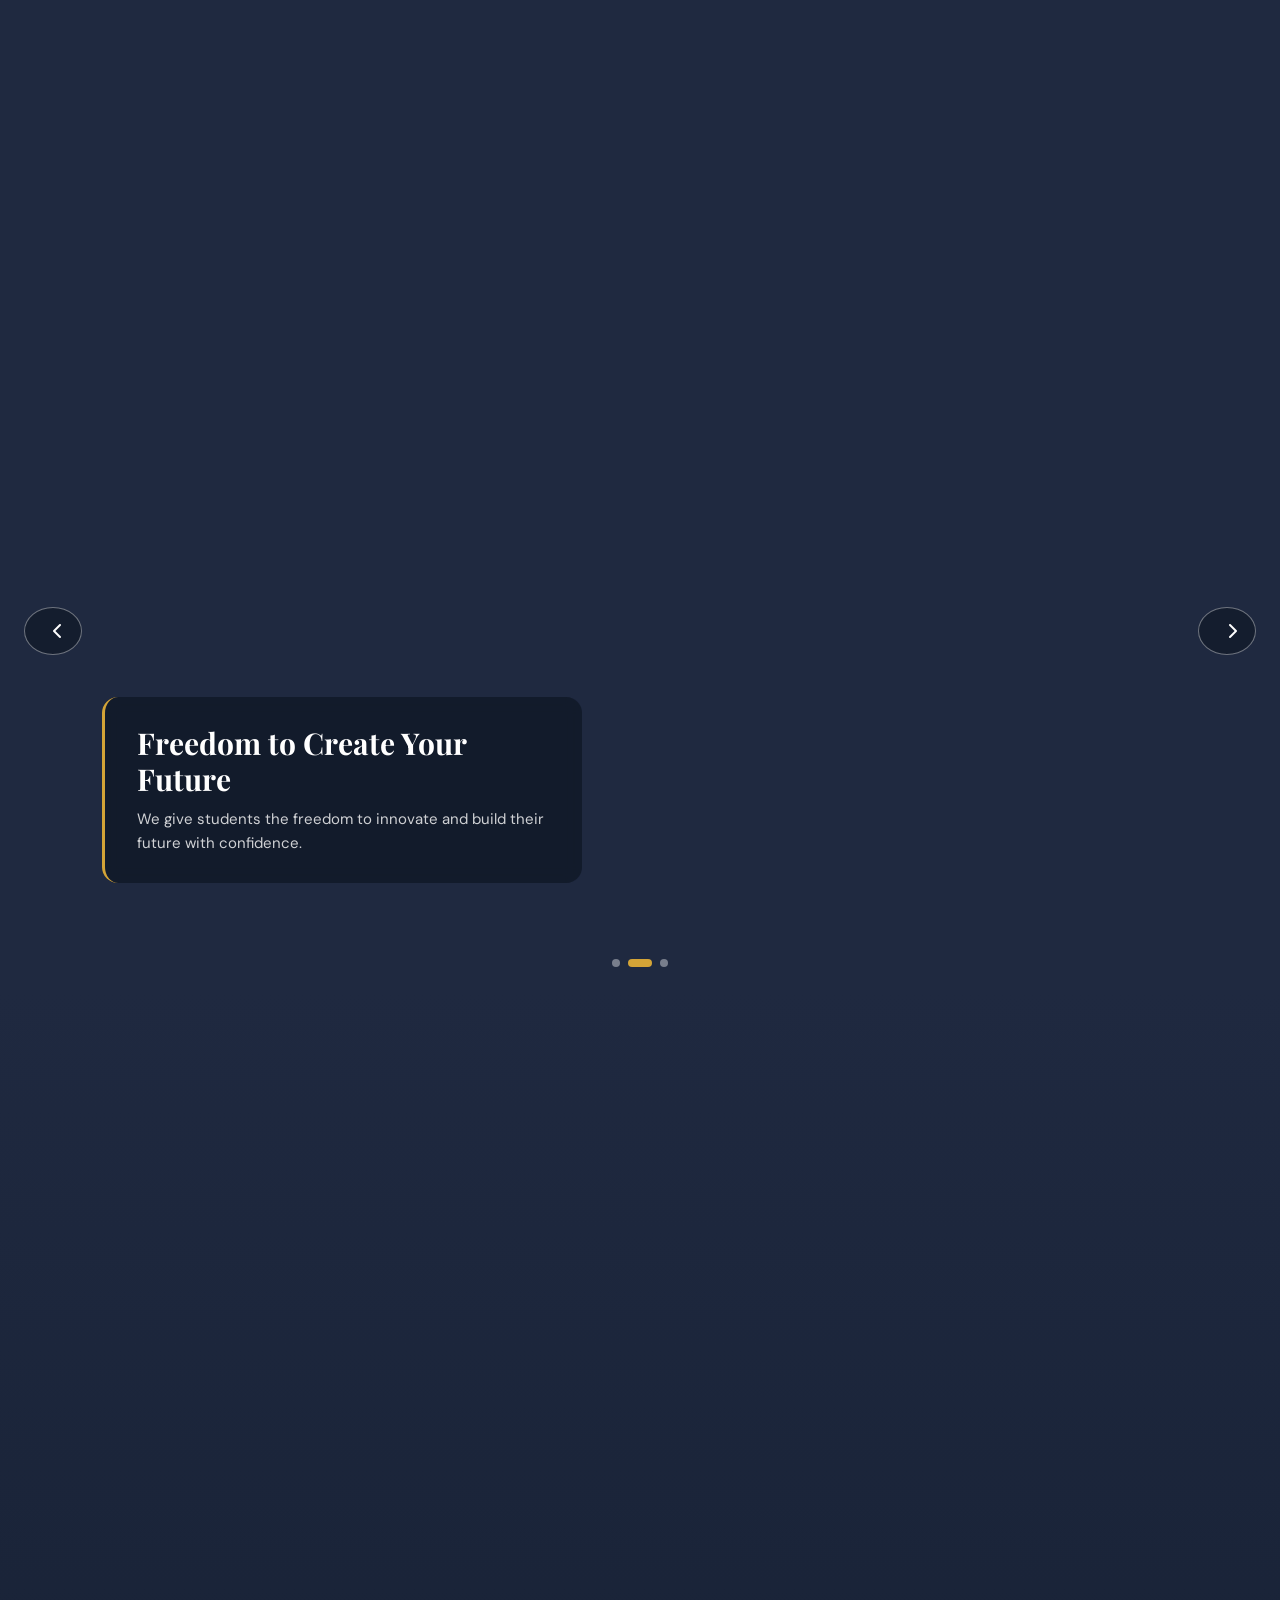
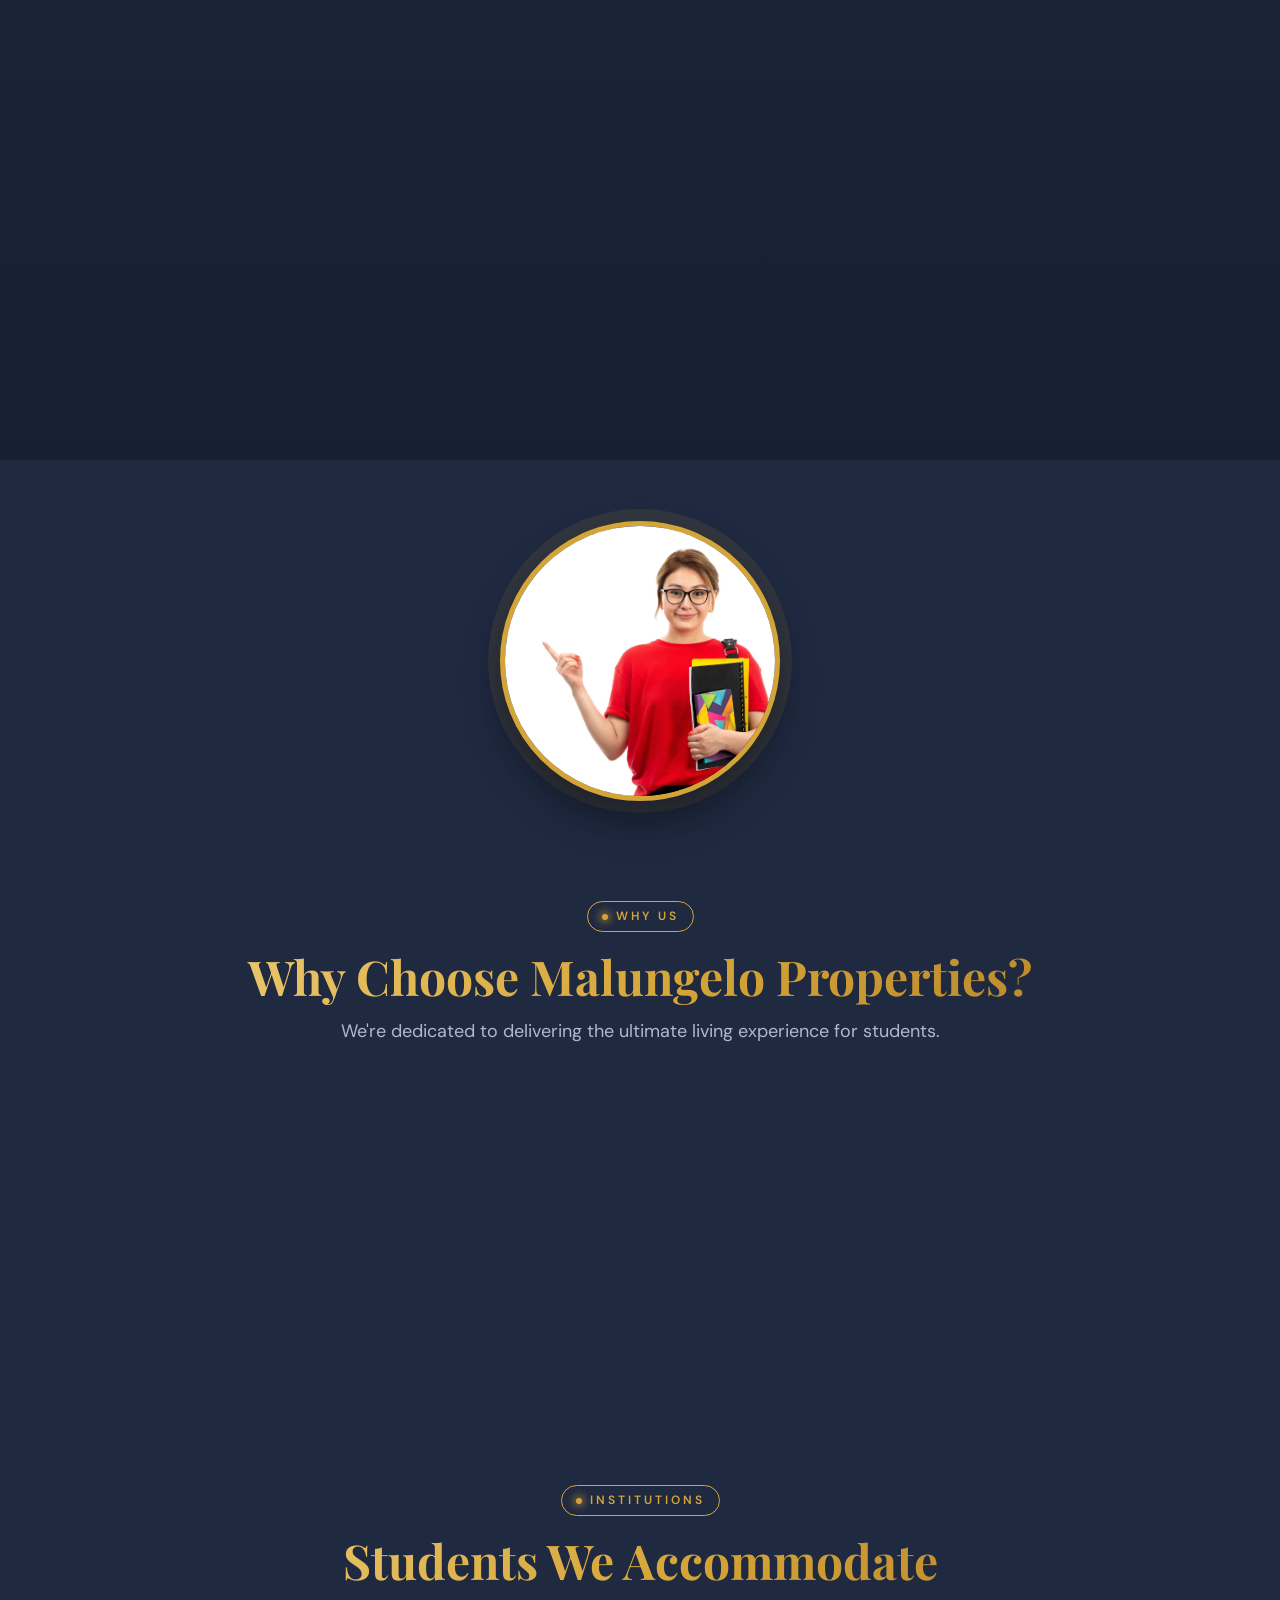
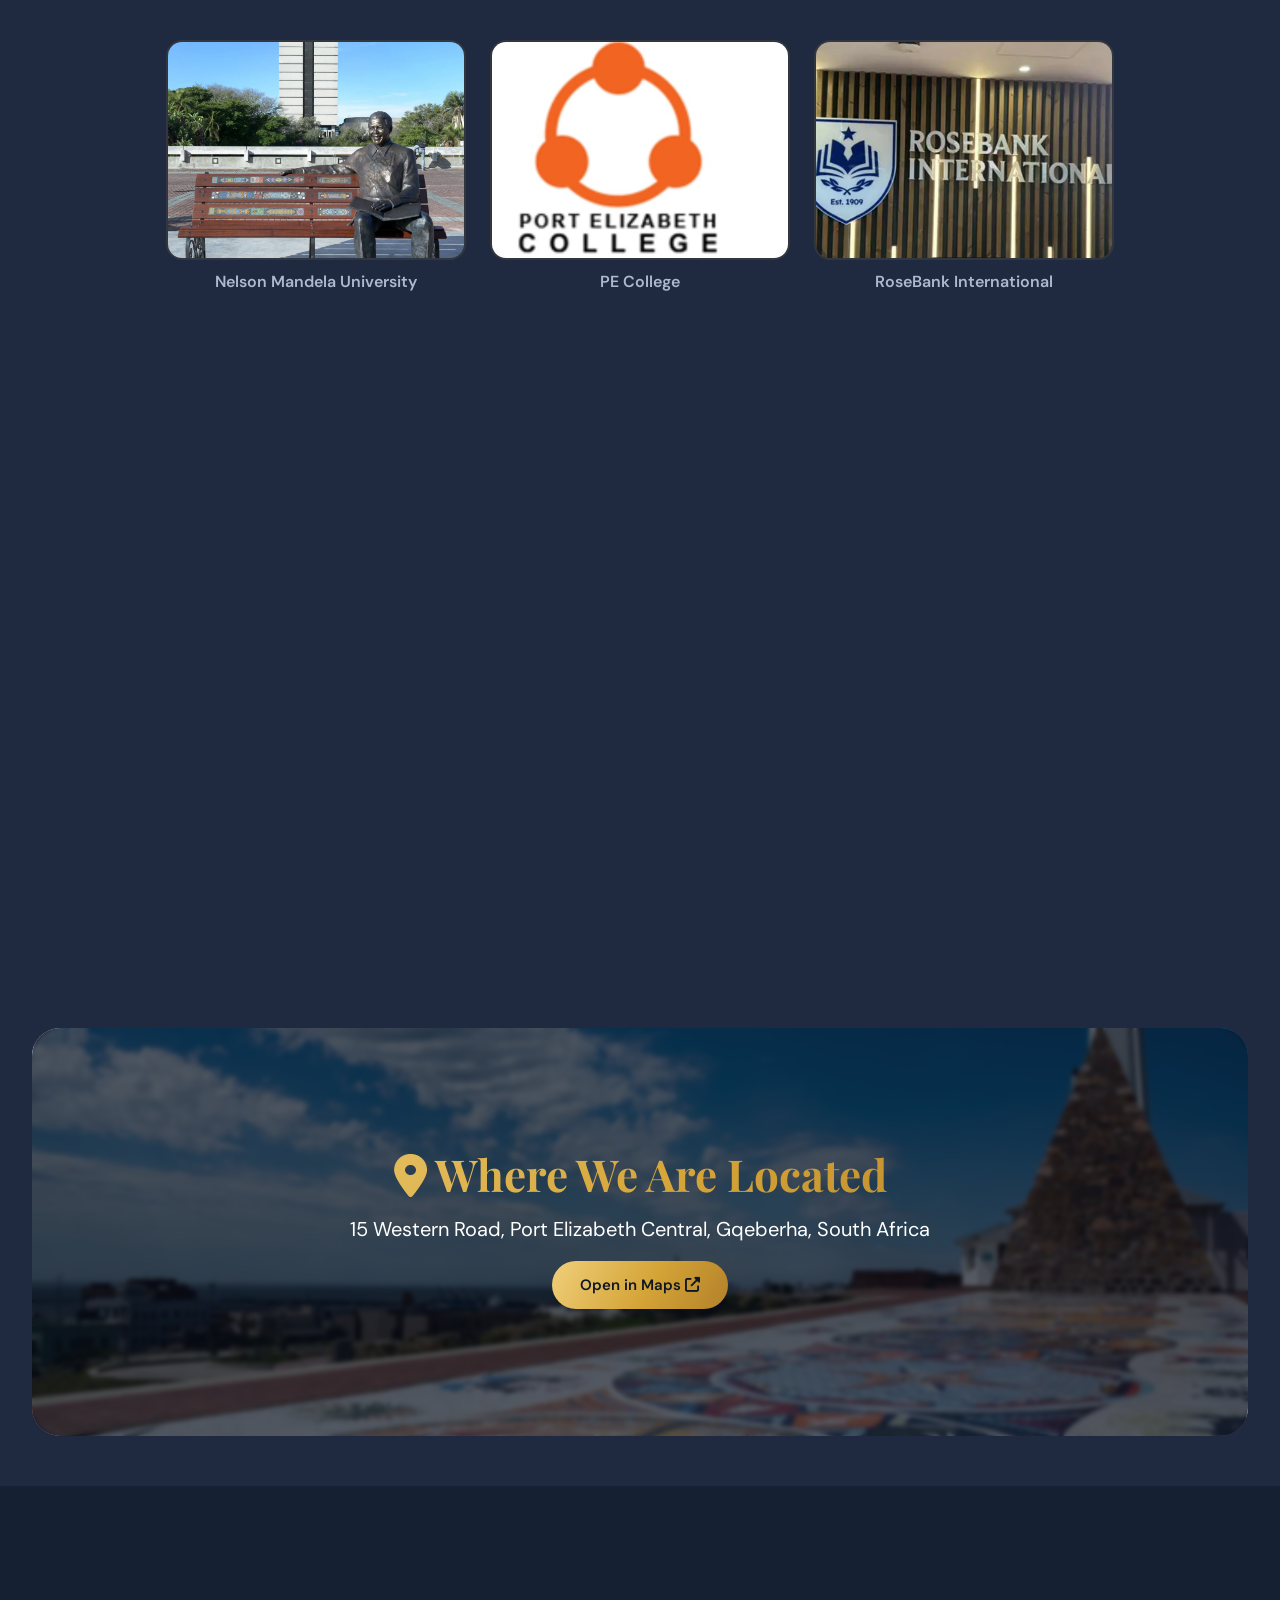
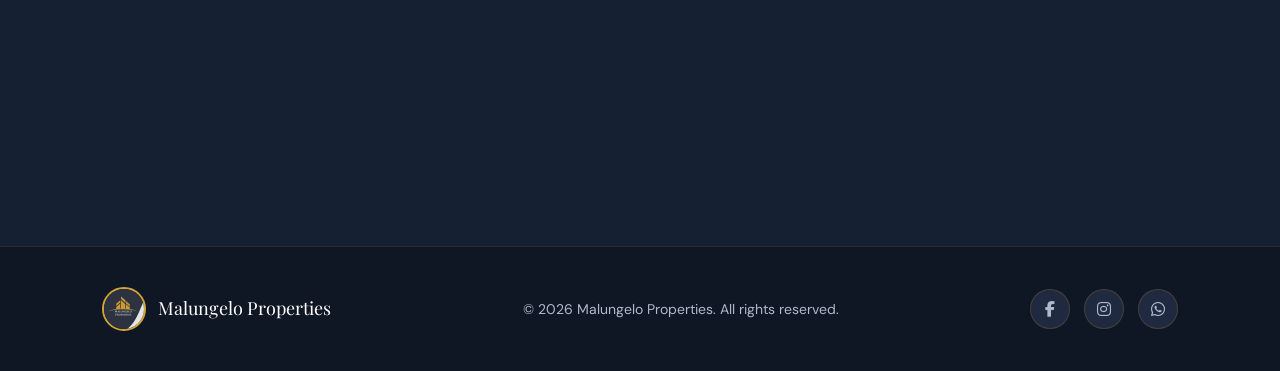
==== commit 418bde3f: "last update" ====
--- a/index.html
+++ b/index.html
@@ -198,6 +198,13 @@
                     <span class="people-role">House Rep</span>
                 </div>
             </div>
+             <div class="people-slide">
+                <img src="emihle.jpeg" alt="emihle" loading="lazy" decoding="async">
+                <div class="people-caption">
+                    <h3>Emihle Nondzaba</h3>
+                    <span class="people-role">House Rep</span>
+                </div>
+            </div>
         </div>
 
         <button class="people-arrow next" id="people-next" aria-label="Next student">
@@ -287,7 +294,7 @@
     <div class="feature-box">
         <i class="fas fa-wifi feature-icon"></i>
         <h3 class="feature-title">Free Wi-Fi</h3>
-        <p class="feature-text">High-speed internet included across all our properties.</p>
+        <p class="feature-text">High speed internet included across all our properties.</p>
     </div>
     <div class="feature-box">
         <i class="fas fa-bus feature-icon"></i>
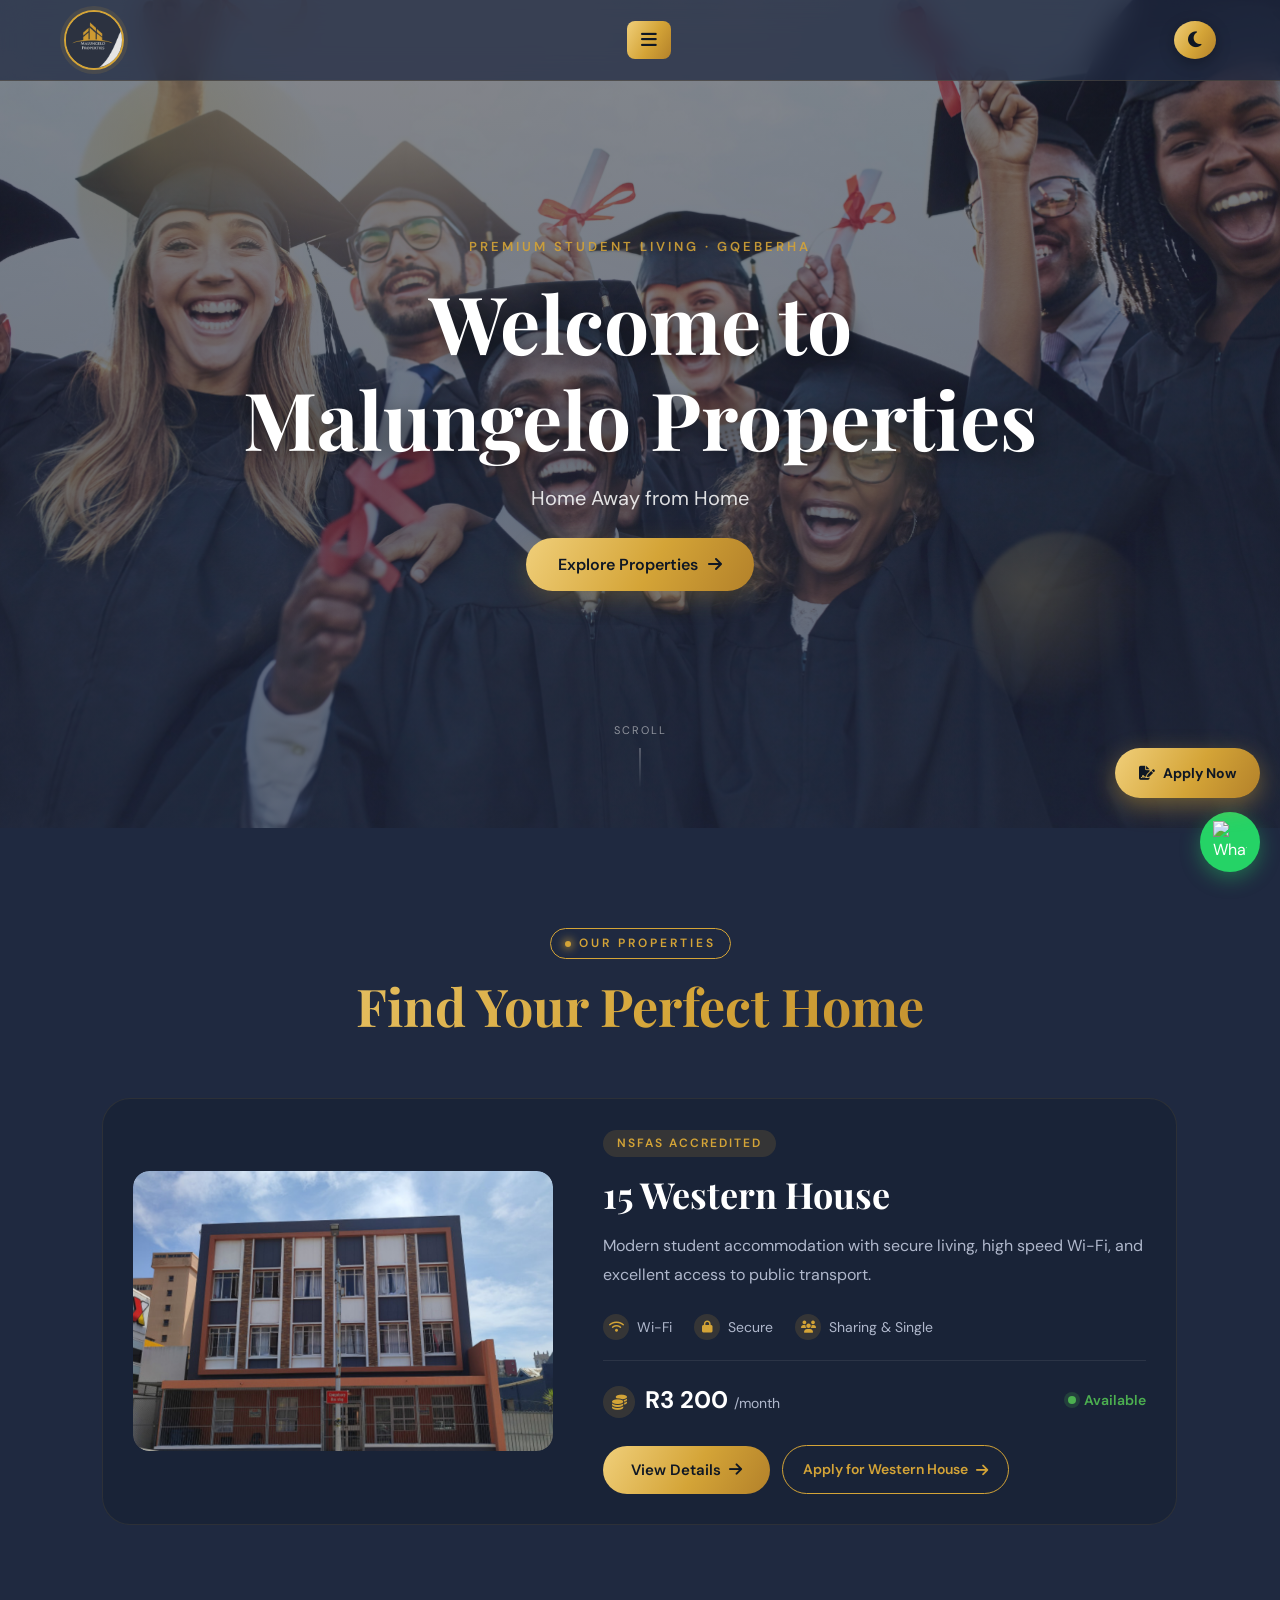
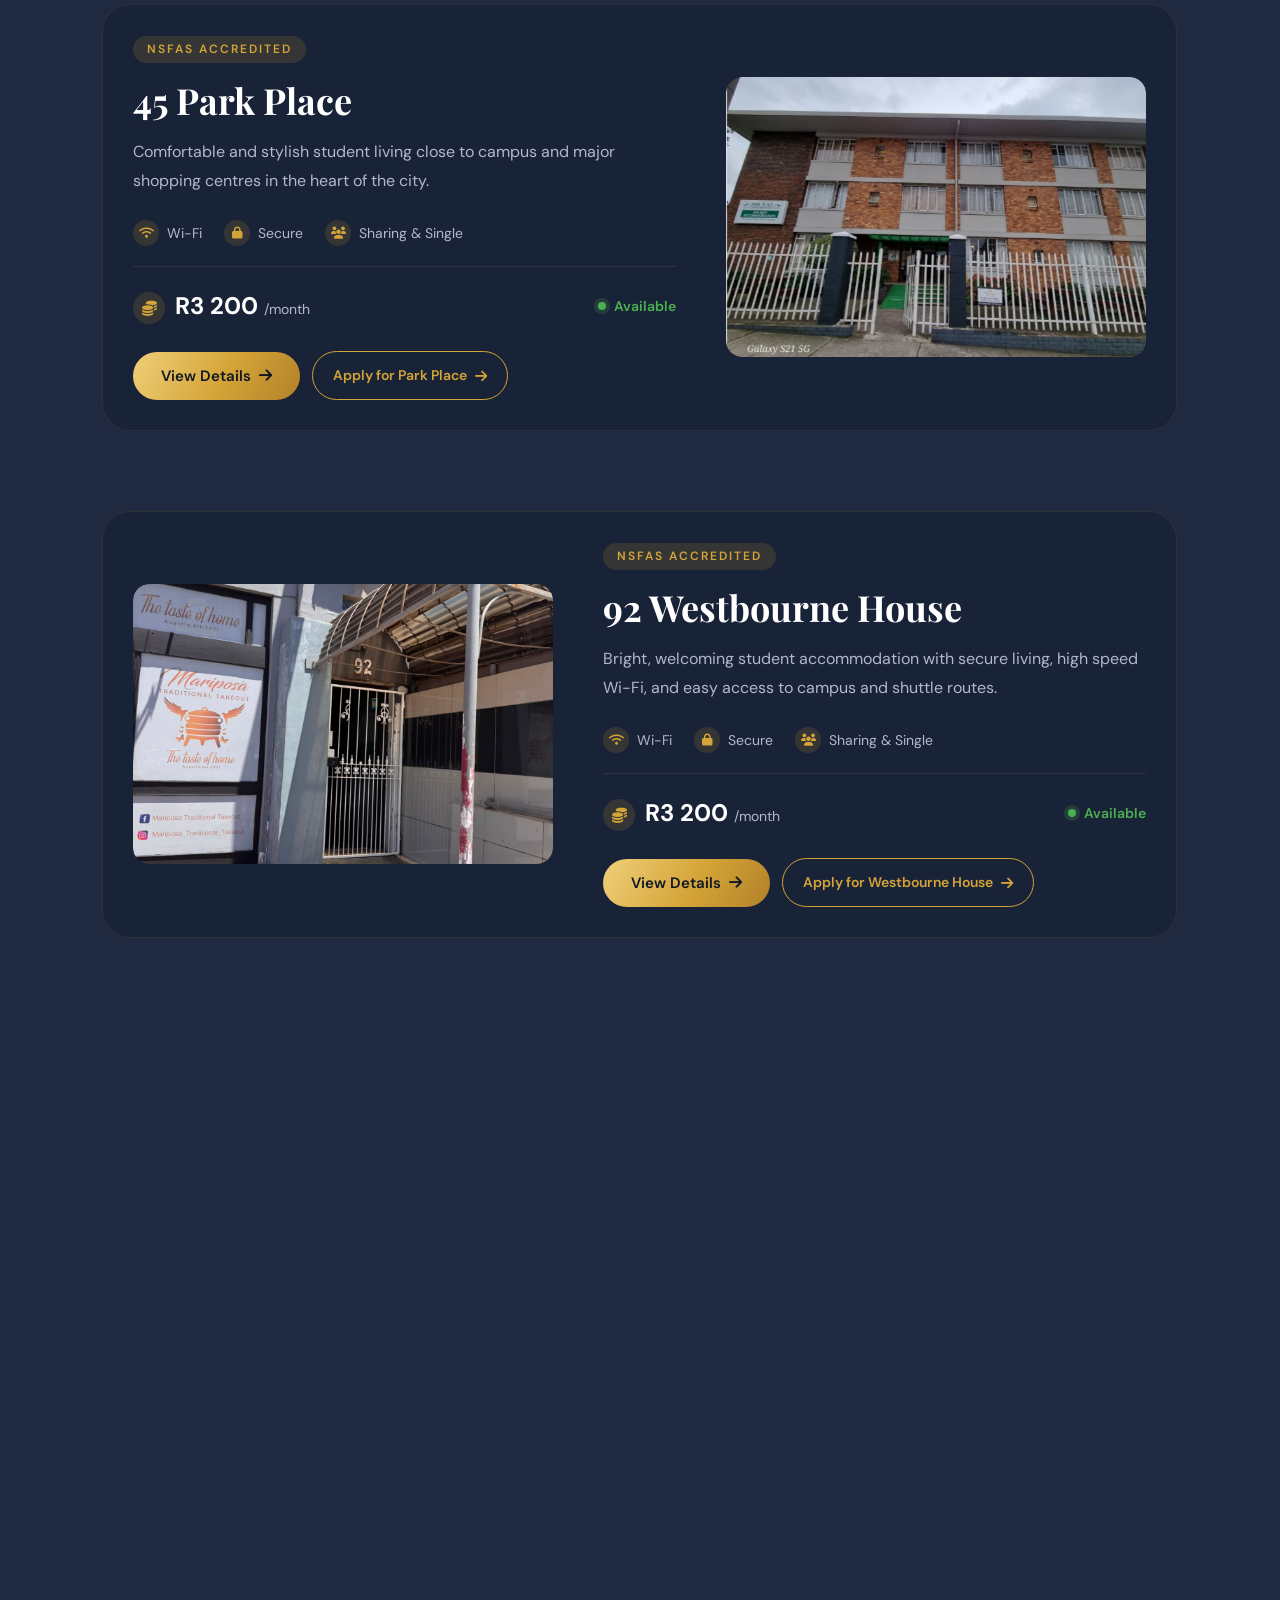
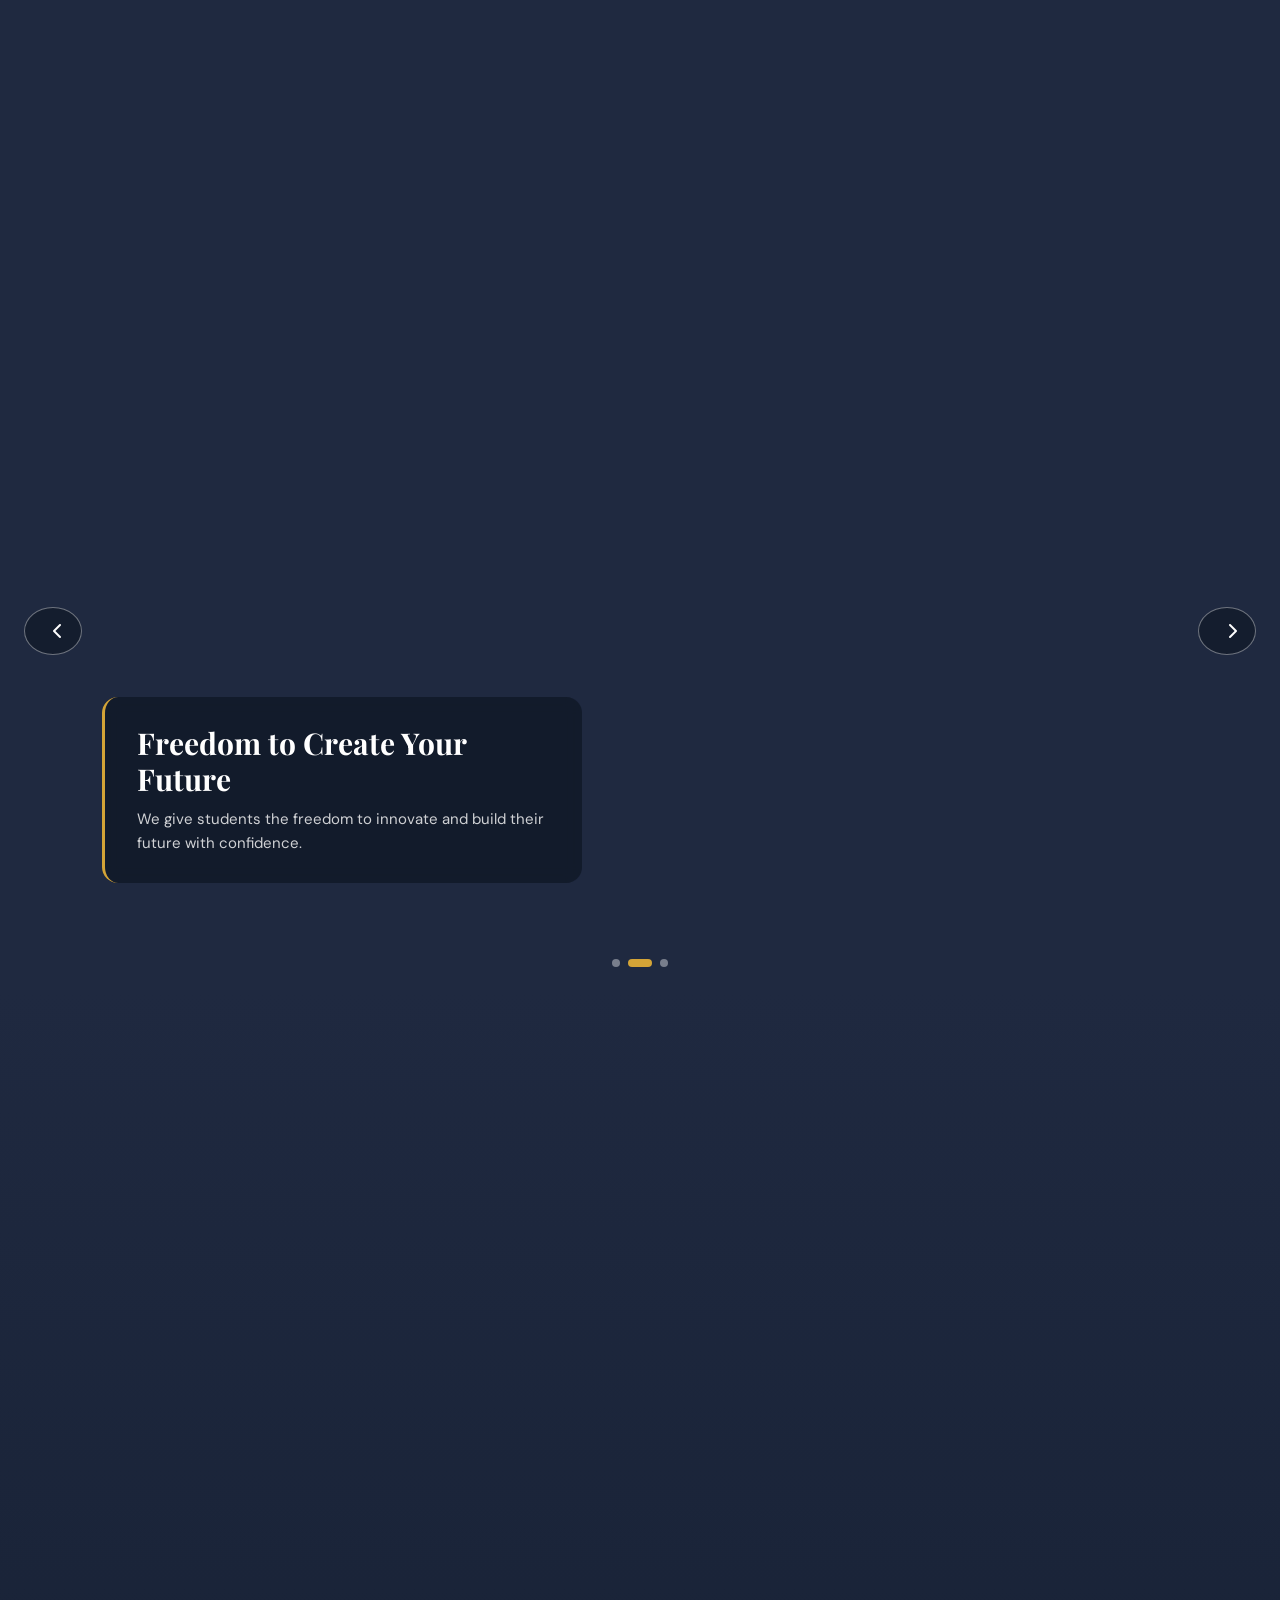
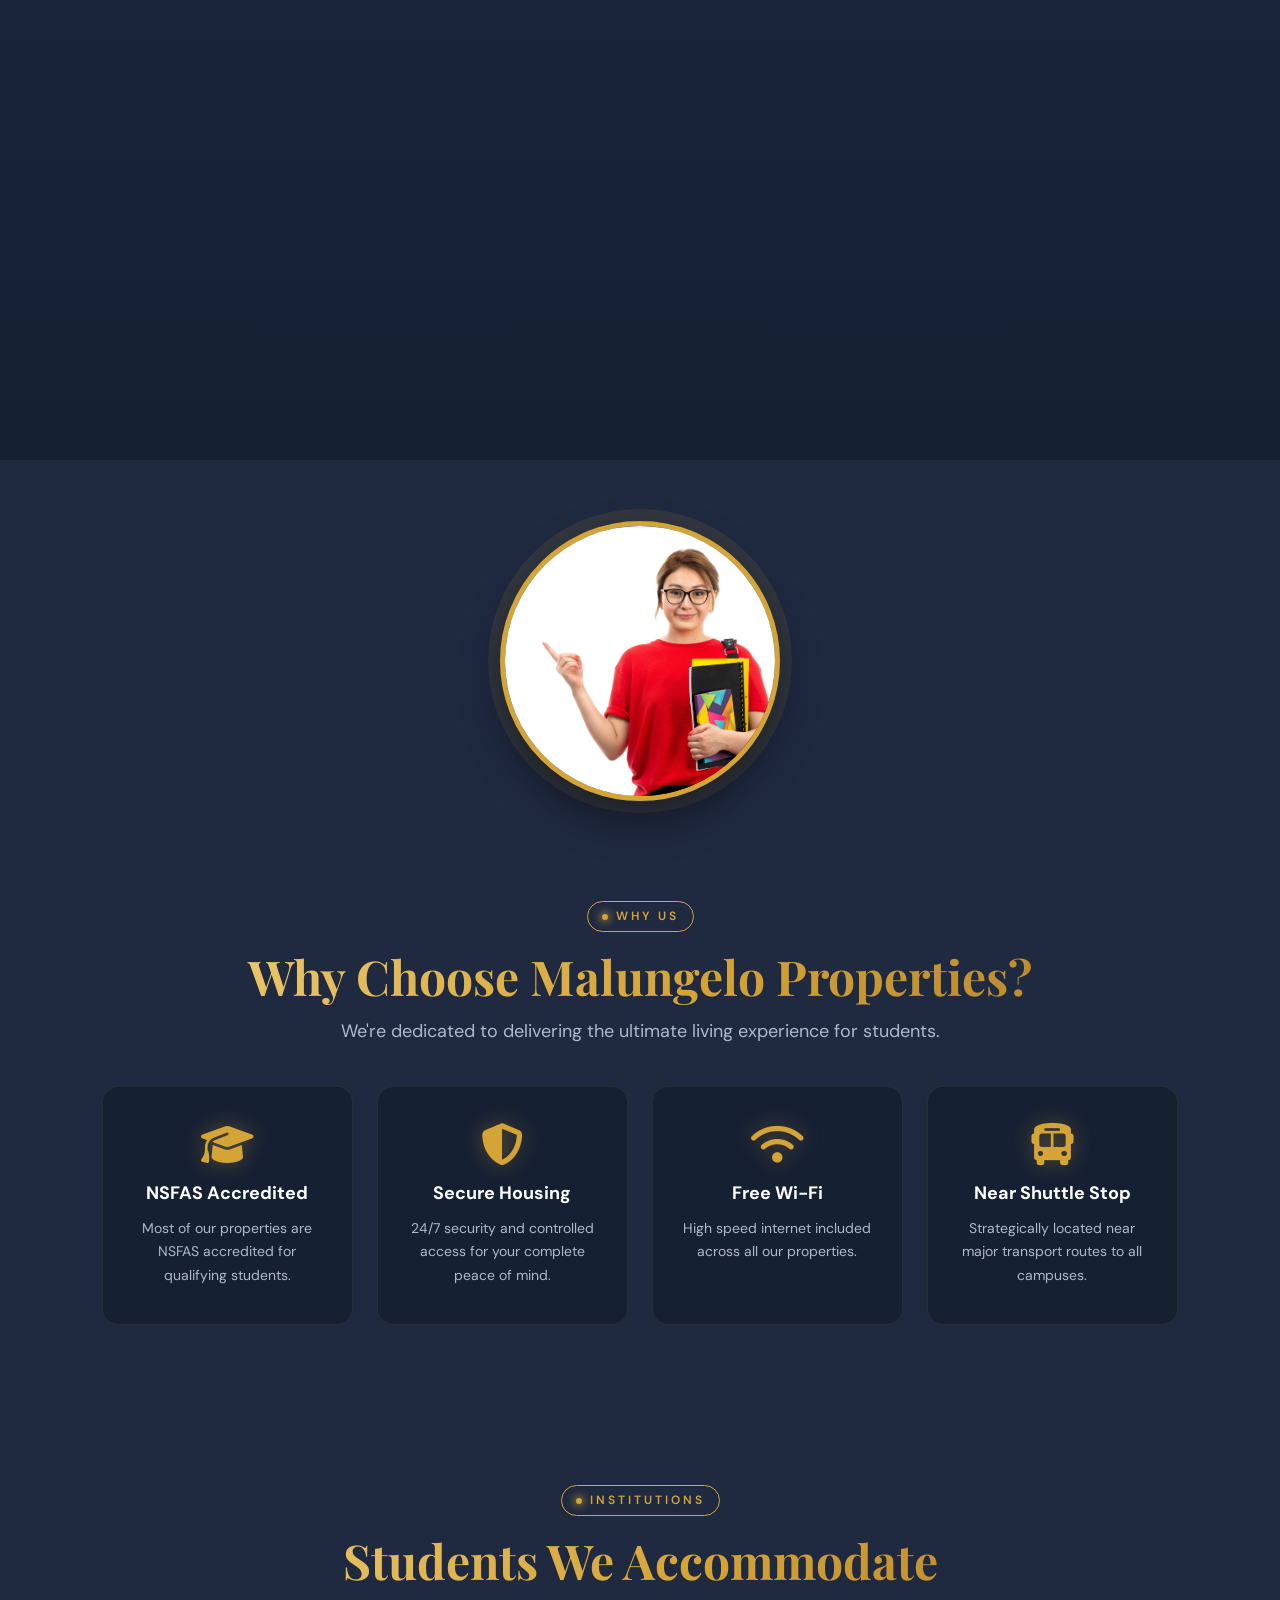
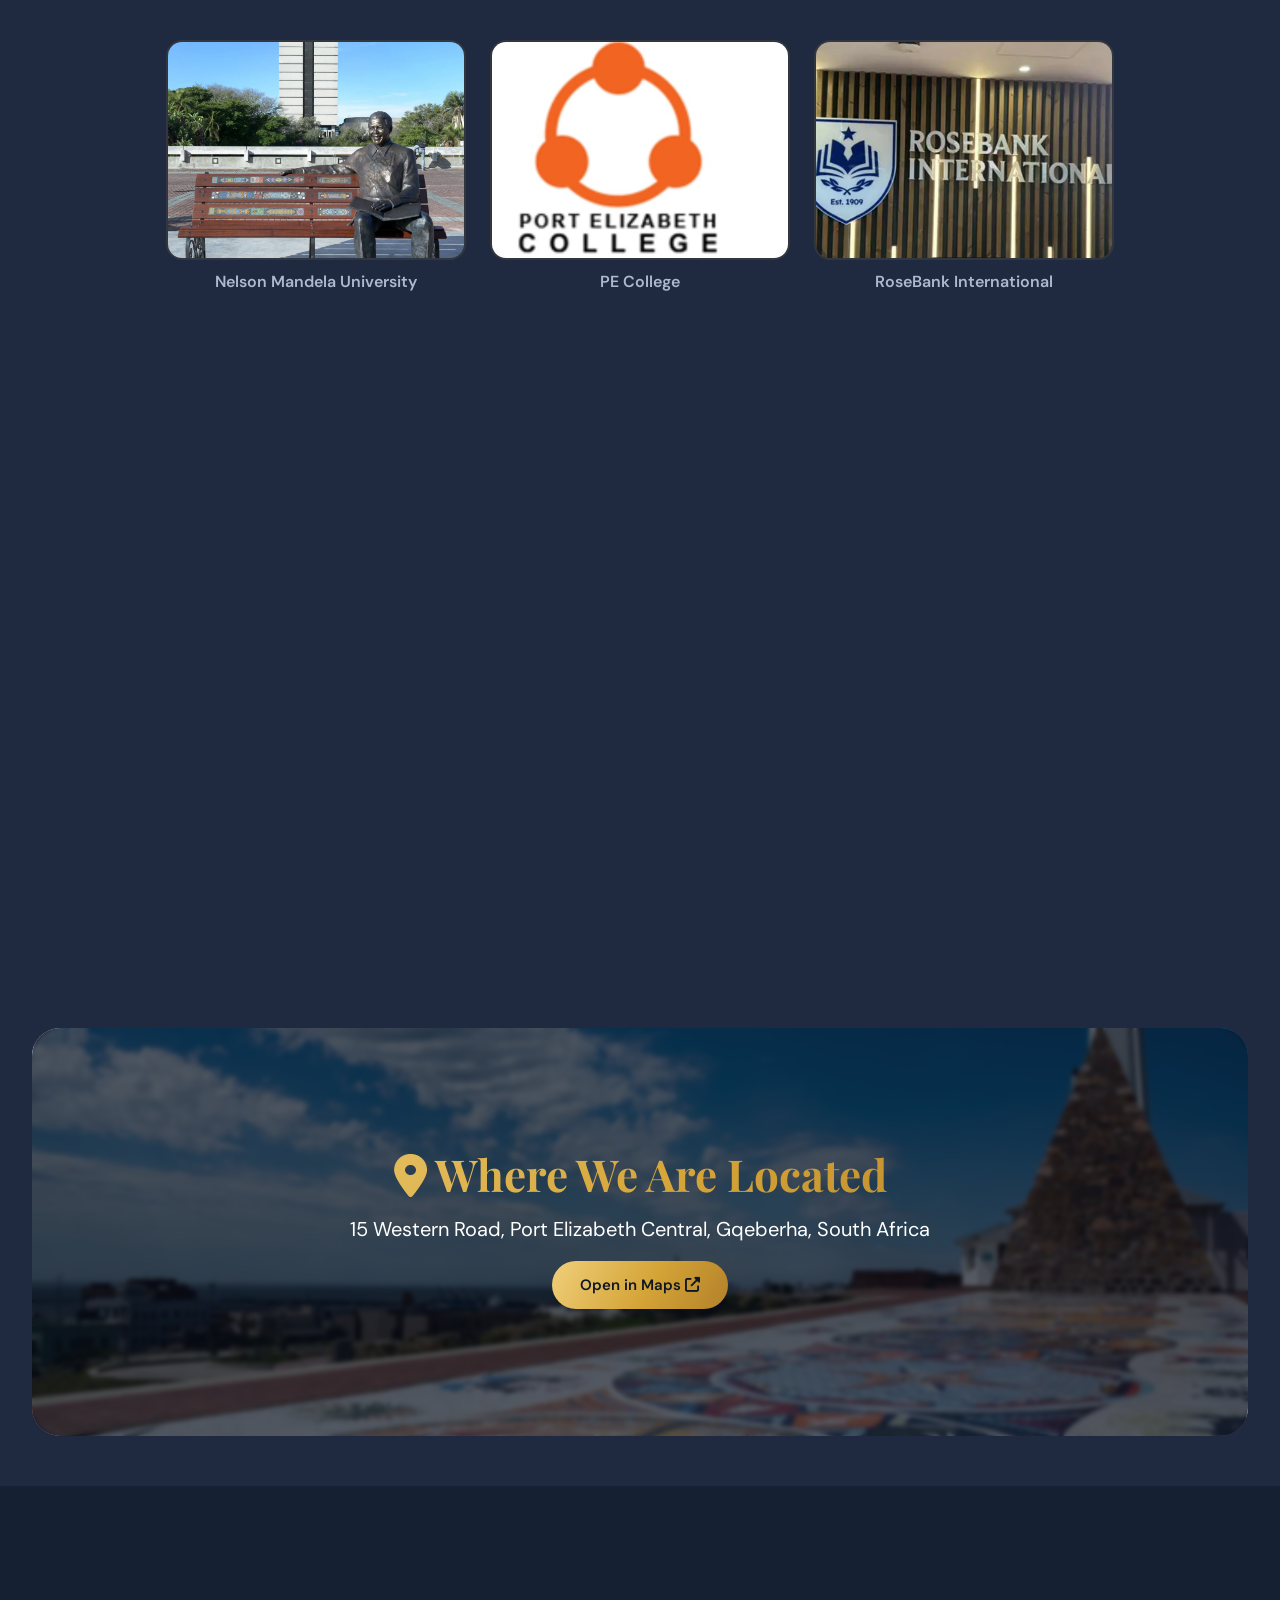
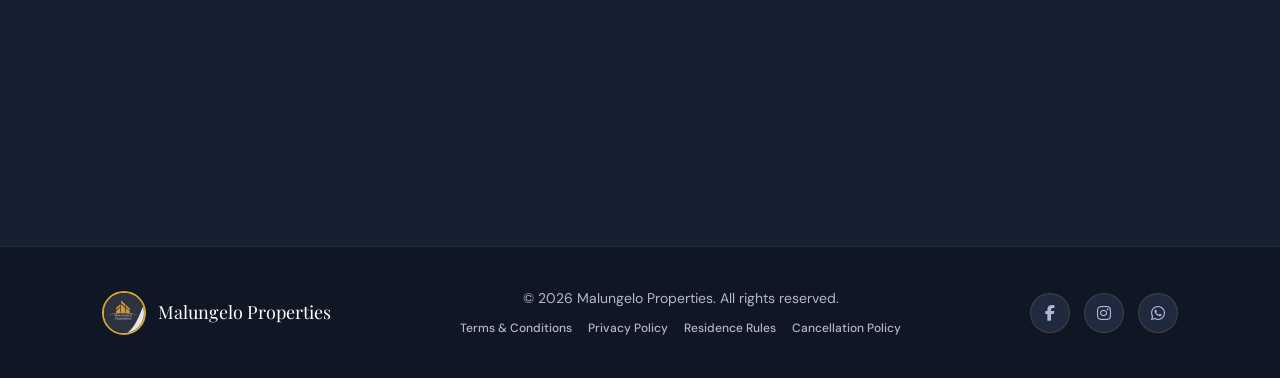
==== commit 23d08733: "up" ====
--- a/index.html
+++ b/index.html
@@ -2,7 +2,7 @@
 <html lang="en">
 <head>
     <meta charset="UTF-8">
-    <meta name="viewport" content="width=device-width, initial-scale=1.0">
+    <meta name="viewport" content="width=device-width, initial-scale=1.0, viewport-fit=cover">
     <title>Malungelo Properties | Student Accommodation Gqeberha</title>
     <link rel="icon" href="favicon.ico" sizes="any">
     <link rel="icon" type="image/png" sizes="32x32" href="favicon-32x32.png">
--- a/style.css
+++ b/style.css
@@ -3177,3 +3177,1435 @@
     .thankyou-explore { width: calc(100% - 32px); padding: 26px 22px; }
     .thankyou-explore-inner { align-items: flex-start; flex-direction: column; }
 }
+
+/* =========================================
+   LEGAL / PRIVACY UPDATE — 13 SEP 2026
+   ========================================= */
+
+/* Prevent background scrolling while a review modal is open. */
+body.modal-open { overflow: hidden; }
+
+/* Footer legal navigation. script.js injects this into existing site footers. */
+.footer-middle {
+    display: flex;
+    flex-direction: column;
+    align-items: center;
+    gap: 10px;
+    flex: 1 1 420px;
+    min-width: 260px;
+    text-align: center;
+}
+
+.footer-legal {
+    display: flex;
+    align-items: center;
+    justify-content: center;
+    flex-wrap: wrap;
+    gap: 8px 16px;
+}
+
+.footer-legal a {
+    color: var(--text-muted);
+    font-size: 12px;
+    font-weight: 500;
+    transition: var(--transition);
+}
+
+.footer-legal a:hover {
+    color: var(--gold);
+}
+
+body.light-mode footer {
+    background: #111a2a;
+}
+
+body.light-mode footer .footer-logo span {
+    color: var(--white);
+}
+
+/* Application legal acceptance block */
+.legal-consent-panel {
+    grid-column: 1 / -1;
+    display: grid;
+    gap: 14px;
+    margin-top: 8px;
+    padding: 24px;
+    border: 1px solid rgba(212,164,55,0.28);
+    border-radius: 20px;
+    background: rgba(10,16,28,0.34);
+}
+
+.legal-consent-heading {
+    margin-bottom: 2px;
+}
+
+.legal-consent-heading > span {
+    display: inline-flex;
+    align-items: center;
+    gap: 8px;
+    color: var(--gold-2);
+    font-size: 11px;
+    font-weight: 700;
+    letter-spacing: 1.8px;
+    text-transform: uppercase;
+}
+
+.legal-consent-heading h3 {
+    margin: 7px 0 6px;
+    color: var(--white);
+    font-size: 24px;
+}
+
+.legal-consent-heading p,
+.consent-small-print {
+    color: var(--text-muted);
+    font-size: 13px;
+    line-height: 1.6;
+}
+
+.form-checkbox.legal-checkbox {
+    position: relative;
+    align-items: flex-start;
+    padding: 16px 18px;
+    background: rgba(212,164,55,0.07);
+}
+
+.form-checkbox.legal-checkbox.has-error {
+    border-color: rgba(229,115,115,0.8);
+    background: rgba(229,115,115,0.08);
+}
+
+.consent-copy {
+    min-width: 0;
+    flex: 1;
+}
+
+.form-checkbox.legal-checkbox .consent-copy label {
+    display: block;
+    line-height: 1.55;
+}
+
+.form-checkbox.legal-checkbox a,
+.modal-policy-line a {
+    color: var(--gold-2);
+    text-decoration: underline;
+    text-underline-offset: 3px;
+}
+
+.form-checkbox.legal-checkbox a:hover,
+.modal-policy-line a:hover {
+    color: var(--gold);
+}
+
+.consent-review-link {
+    display: inline-flex;
+    padding: 0;
+    margin-top: 7px;
+    border: 0;
+    border-radius: 0;
+    background: transparent;
+    box-shadow: none;
+    color: var(--gold-2);
+    font-size: 12px;
+    font-weight: 700;
+    text-decoration: underline;
+    text-underline-offset: 3px;
+}
+
+.consent-review-link:hover {
+    color: var(--gold);
+    background: transparent;
+    transform: none;
+    box-shadow: none;
+}
+
+.form-checkbox.legal-checkbox .error-message {
+    display: block;
+    min-height: 0;
+    margin-top: 5px;
+    color: #ef9a9a;
+    font-size: 12px;
+}
+
+.consent-small-print {
+    margin: 0;
+    padding: 0 4px;
+}
+
+/* Terms summary review modal */
+.legal-review-dialog {
+    width: min(780px, 100%);
+}
+
+.terms-summary-list {
+    display: grid;
+    gap: 10px;
+    margin: 18px 0;
+}
+
+.terms-summary-list section {
+    padding: 14px 16px;
+    border: 1px solid rgba(212,164,55,0.13);
+    border-radius: 12px;
+    background: rgba(255,255,255,0.025);
+}
+
+.terms-summary-list h3 {
+    margin: 0 0 5px;
+    color: var(--gold-2);
+    font-family: 'DM Sans', sans-serif;
+    font-size: 15px;
+}
+
+.terms-summary-list p {
+    margin: 0;
+    font-size: 14px;
+}
+
+.legal-modal-links {
+    display: grid;
+    grid-template-columns: repeat(2, minmax(0, 1fr));
+    gap: 10px;
+    margin: 18px 0 4px;
+}
+
+.legal-modal-links a {
+    display: flex;
+    align-items: center;
+    gap: 9px;
+    padding: 11px 13px;
+    border: 1px solid rgba(212,164,55,0.2);
+    border-radius: 10px;
+    background: rgba(212,164,55,0.07);
+    color: var(--gold-2);
+    font-size: 13px;
+    font-weight: 600;
+    transition: var(--transition);
+}
+
+.legal-modal-links a:hover {
+    border-color: rgba(212,164,55,0.45);
+    background: rgba(212,164,55,0.13);
+}
+
+.modal-policy-line {
+    font-size: 13px;
+}
+
+/* Light mode for legal acceptance and modals */
+body.light-mode .legal-consent-panel {
+    background: rgba(255,255,255,0.7);
+    border-color: rgba(31,41,64,0.12);
+}
+
+body.light-mode .legal-consent-heading h3 {
+    color: var(--dark);
+}
+
+body.light-mode .legal-consent-heading p,
+body.light-mode .consent-small-print {
+    color: #5d6678;
+}
+
+body.light-mode .form-checkbox.legal-checkbox {
+    background: rgba(212,164,55,0.08);
+}
+
+body.light-mode .declaration-dialog {
+    background: #ffffff;
+    border-color: rgba(31,41,64,0.14);
+}
+
+body.light-mode .declaration-dialog h2 {
+    color: var(--dark);
+}
+
+body.light-mode .declaration-dialog p,
+body.light-mode .declaration-dialog li {
+    color: #556070;
+}
+
+body.light-mode .declaration-check {
+    color: var(--dark);
+    background: rgba(212,164,55,0.12);
+}
+
+body.light-mode .declaration-close {
+    color: #6c7482;
+}
+
+body.light-mode .declaration-close:hover {
+    color: var(--dark);
+    background: rgba(31,41,64,0.07);
+}
+
+body.light-mode .declaration-cancel {
+    color: var(--dark);
+    border-color: rgba(31,41,64,0.2);
+}
+
+body.light-mode .terms-summary-list section {
+    background: #f8f9fc;
+    border-color: rgba(31,41,64,0.09);
+}
+
+/* =========================================
+   LEGAL DOCUMENT PAGES
+   ========================================= */
+.legal-page {
+    min-height: 70vh;
+}
+
+.legal-hero {
+    padding: 96px 8% 58px;
+    text-align: center;
+    background:
+        radial-gradient(circle at 20% 10%, rgba(212,164,55,0.14), transparent 32%),
+        linear-gradient(180deg, var(--darker), var(--dark));
+    border-bottom: 1px solid rgba(212,164,55,0.13);
+}
+
+.legal-hero .legal-eyebrow {
+    display: inline-flex;
+    align-items: center;
+    gap: 8px;
+    margin-bottom: 12px;
+    color: var(--gold-2);
+    font-size: 12px;
+    font-weight: 700;
+    letter-spacing: 2px;
+    text-transform: uppercase;
+}
+
+.legal-hero h1 {
+    margin: 0 auto 14px;
+    color: var(--white);
+    font-size: clamp(36px, 6vw, 62px);
+}
+
+.legal-hero p {
+    max-width: 760px;
+    margin: 0 auto;
+    color: var(--text-muted);
+    font-size: 16px;
+}
+
+.legal-meta {
+    display: inline-flex;
+    align-items: center;
+    gap: 8px;
+    margin-top: 18px;
+    padding: 7px 12px;
+    border: 1px solid rgba(212,164,55,0.22);
+    border-radius: 100px;
+    color: var(--gold-2);
+    font-size: 12px;
+}
+
+.legal-shell {
+    width: min(1020px, calc(100% - 32px));
+    margin: 0 auto;
+    padding: 58px 0 90px;
+}
+
+.legal-card {
+    margin-bottom: 18px;
+    padding: 28px 30px;
+    border: 1px solid rgba(212,164,55,0.16);
+    border-radius: 18px;
+    background: rgba(22,32,51,0.58);
+    box-shadow: 0 12px 28px rgba(0,0,0,0.14);
+}
+
+.legal-card h2 {
+    margin: 0 0 12px;
+    color: var(--gold);
+    font-size: clamp(23px, 3vw, 30px);
+}
+
+.legal-card h3 {
+    margin: 20px 0 8px;
+    color: var(--gold-2);
+    font-family: 'DM Sans', sans-serif;
+    font-size: 16px;
+}
+
+.legal-card p,
+.legal-card li {
+    color: #c3cada;
+    font-size: 15px;
+    line-height: 1.75;
+}
+
+.legal-card p + p {
+    margin-top: 12px;
+}
+
+.legal-card ul,
+.legal-card ol {
+    margin: 10px 0 0 22px;
+}
+
+.legal-card li + li {
+    margin-top: 7px;
+}
+
+.legal-card a {
+    color: var(--gold-2);
+    text-decoration: underline;
+    text-underline-offset: 3px;
+}
+
+.legal-callout {
+    margin-bottom: 22px;
+    padding: 18px 20px;
+    border-left: 4px solid var(--gold);
+    border-radius: 0 14px 14px 0;
+    background: rgba(212,164,55,0.10);
+    color: #d9deea;
+    line-height: 1.7;
+}
+
+.legal-toc {
+    display: flex;
+    flex-wrap: wrap;
+    gap: 9px;
+    margin-bottom: 22px;
+}
+
+.legal-toc a {
+    padding: 8px 12px;
+    border: 1px solid rgba(212,164,55,0.18);
+    border-radius: 100px;
+    background: rgba(212,164,55,0.06);
+    color: var(--text-muted);
+    font-size: 12px;
+    transition: var(--transition);
+}
+
+.legal-toc a:hover {
+    color: var(--gold);
+    border-color: rgba(212,164,55,0.4);
+}
+
+.legal-contact {
+    display: grid;
+    grid-template-columns: repeat(2, minmax(0, 1fr));
+    gap: 12px;
+    margin-top: 14px;
+}
+
+.legal-contact div {
+    padding: 14px 16px;
+    border: 1px solid rgba(212,164,55,0.14);
+    border-radius: 12px;
+    background: rgba(255,255,255,0.025);
+}
+
+.legal-contact strong {
+    display: block;
+    margin-bottom: 4px;
+    color: var(--gold-2);
+    font-size: 12px;
+    text-transform: uppercase;
+    letter-spacing: 1px;
+}
+
+.legal-crosslinks {
+    display: grid;
+    grid-template-columns: repeat(4, minmax(0, 1fr));
+    gap: 12px;
+    margin-top: 26px;
+}
+
+.legal-crosslinks a {
+    display: flex;
+    min-height: 88px;
+    flex-direction: column;
+    justify-content: center;
+    gap: 5px;
+    padding: 16px;
+    border: 1px solid rgba(212,164,55,0.18);
+    border-radius: 14px;
+    background: rgba(22,32,51,0.55);
+    color: var(--white);
+    transition: var(--transition);
+}
+
+.legal-crosslinks a span {
+    color: var(--gold-2);
+    font-size: 12px;
+}
+
+.legal-crosslinks a:hover {
+    transform: translateY(-2px);
+    border-color: rgba(212,164,55,0.45);
+}
+
+body.light-mode .legal-hero {
+    background:
+        radial-gradient(circle at 20% 10%, rgba(212,164,55,0.14), transparent 32%),
+        linear-gradient(180deg, #e9edf5, var(--off-white));
+}
+
+body.light-mode .legal-hero h1 {
+    color: var(--dark);
+}
+
+body.light-mode .legal-hero p {
+    color: #596273;
+}
+
+body.light-mode .legal-card,
+body.light-mode .legal-crosslinks a {
+    background: #ffffff;
+    border-color: rgba(31,41,64,0.10);
+    box-shadow: 0 10px 24px rgba(31,41,64,0.08);
+}
+
+body.light-mode .legal-card p,
+body.light-mode .legal-card li,
+body.light-mode .legal-callout {
+    color: #4e596b;
+}
+
+body.light-mode .legal-callout {
+    background: rgba(212,164,55,0.10);
+}
+
+body.light-mode .legal-contact div {
+    background: #f8f9fc;
+    border-color: rgba(31,41,64,0.08);
+}
+
+body.light-mode .legal-crosslinks a {
+    color: var(--dark);
+}
+
+@media (max-width: 760px) {
+    .footer-inner {
+        justify-content: center;
+        text-align: center;
+    }
+
+    .footer-middle {
+        order: 3;
+        flex-basis: 100%;
+    }
+
+    .footer-legal {
+        gap: 8px 12px;
+    }
+
+    .legal-consent-panel {
+        padding: 18px;
+    }
+
+    .legal-consent-heading h3 {
+        font-size: 21px;
+    }
+
+    .legal-modal-links {
+        grid-template-columns: 1fr;
+    }
+
+    .legal-hero {
+        padding: 72px 18px 44px;
+    }
+
+    .legal-shell {
+        width: min(100% - 28px, 1020px);
+        padding: 38px 0 70px;
+    }
+
+    .legal-card {
+        padding: 22px 20px;
+    }
+
+    .legal-contact,
+    .legal-crosslinks {
+        grid-template-columns: 1fr;
+    }
+}
+
+
+/* ============================================================
+   MOBILE EXPERIENCE REFRESH — 14 SEP 2026
+   Purpose: make the site feel naturally scaled on phones.
+   Keeps desktop styling intact while tightening phone/tablet UI.
+   ============================================================ */
+
+/* Defensive sizing: no component may force the page wider than the screen. */
+html,
+body {
+    max-width: 100%;
+    overflow-x: hidden;
+}
+
+@supports (overflow: clip) {
+    html,
+    body { overflow-x: clip; }
+}
+
+img,
+video,
+iframe,
+svg,
+canvas {
+    max-width: 100%;
+}
+
+input,
+select,
+textarea,
+button {
+    max-width: 100%;
+}
+
+/* Comfortable tablet behaviour before the phone breakpoint. */
+@media (max-width: 900px) {
+    :root {
+        --mobile-gutter: 20px;
+        --mobile-section: 64px;
+    }
+
+    body { padding-top: 72px; }
+
+    header { padding-inline: var(--mobile-gutter); }
+    nav { height: 72px; }
+
+    .hero {
+        margin-top: -72px;
+        min-height: 560px;
+        height: min(78svh, 720px);
+    }
+
+    .hero-text { max-width: 680px; }
+    .hero-text h1 { font-size: clamp(38px, 7.5vw, 58px); }
+
+    .property-section,
+    .people-section,
+    .reviews-section,
+    .gallery,
+    .support-section,
+    .contact,
+    .photo-story,
+    .album-photo-section,
+    .apply-form-section {
+        padding-left: var(--mobile-gutter);
+        padding-right: var(--mobile-gutter);
+    }
+
+    .features-heading,
+    .features,
+    .about-property,
+    .about-management,
+    .follow-us {
+        padding-left: var(--mobile-gutter);
+        padding-right: var(--mobile-gutter);
+    }
+
+    .property-card,
+    .property-card.reverse {
+        max-width: 680px;
+        margin-bottom: 36px;
+    }
+
+    .property-img-link,
+    .property-info { width: 100%; }
+
+    .property-img-link img {
+        width: 100%;
+        height: auto;
+        aspect-ratio: 16 / 10;
+    }
+
+    .subpage-hero {
+        margin-top: -72px;
+        min-height: 360px;
+        height: 48svh;
+    }
+
+    .album-hero {
+        min-height: 360px;
+        padding-left: var(--mobile-gutter);
+        padding-right: var(--mobile-gutter);
+    }
+
+    .legal-shell { width: min(100% - 40px, 1020px); }
+}
+
+/* Phone layout — deliberately compact, readable and touch-friendly. */
+@media (max-width: 600px) {
+    :root {
+        --mobile-gutter: 16px;
+        --mobile-section: 52px;
+        --mobile-radius: 18px;
+    }
+
+    html {
+        font-size: 16px;
+        scroll-padding-top: 68px;
+        -webkit-text-size-adjust: 100%;
+        text-size-adjust: 100%;
+    }
+
+    body {
+        padding-top: 68px;
+        width: 100%;
+        min-width: 0;
+        font-size: 15px;
+        line-height: 1.55;
+    }
+
+    main,
+    section,
+    footer,
+    header,
+    nav,
+    .property-card,
+    .form-card,
+    .about-box,
+    .manager,
+    .support-card,
+    .review-card,
+    .legal-card {
+        min-width: 0;
+        max-width: 100%;
+    }
+
+    /* Navigation */
+    header {
+        padding: 0 14px;
+        background: rgba(15, 23, 36, 0.94);
+    }
+
+    nav {
+        height: 68px;
+        gap: 10px;
+    }
+
+    .logo img {
+        width: 44px;
+        height: 44px;
+        box-shadow: 0 0 0 3px rgba(212,164,55,0.12);
+    }
+
+    .menu-container { margin-left: auto; }
+
+    .menu-btn,
+    #theme-toggle {
+        min-width: 44px;
+        min-height: 44px;
+        padding: 0;
+        display: inline-grid;
+        place-items: center;
+        border-radius: 50%;
+        font-size: 16px;
+    }
+
+    .nav-links {
+        top: calc(100% + 8px);
+        right: -54px;
+        width: min(288px, calc(100vw - 28px));
+        padding: 10px;
+        border-radius: 16px;
+        background: rgba(15,23,36,0.98);
+    }
+
+    .nav-links li a {
+        min-height: 46px;
+        padding: 11px 12px;
+        font-size: 14px;
+    }
+
+    .subpage-topbar nav { height: 68px; }
+    .back-btn-nav {
+        min-height: 42px;
+        max-width: calc(100vw - 86px);
+        padding: 8px 13px;
+        overflow: hidden;
+        text-overflow: ellipsis;
+        white-space: nowrap;
+        font-size: 13px;
+    }
+
+    /* Hero — shorter and less oversized than the previous phone version. */
+    .hero {
+        margin-top: -68px;
+        min-height: 500px;
+        height: 74svh;
+        max-height: 660px;
+        background-position: center center;
+    }
+
+    .hero-text {
+        width: 100%;
+        max-width: 430px;
+        gap: 11px;
+        padding: 0 18px;
+    }
+
+    .hero-eyebrow {
+        max-width: 320px;
+        font-size: 10px;
+        line-height: 1.45;
+        letter-spacing: 1.35px;
+    }
+
+    .hero-text h1 {
+        max-width: 360px;
+        font-size: clamp(30px, 9vw, 40px);
+        line-height: 1.08;
+        text-wrap: balance;
+    }
+
+    .hero-text p { font-size: 15px; }
+
+    .hero-btn,
+    .btn-primary,
+    .apply-btn {
+        min-height: 46px;
+        justify-content: center;
+        padding: 11px 19px;
+        font-size: 13px;
+    }
+
+    .hero-scroll-hint { bottom: 24px; }
+    .scroll-line { height: 28px; }
+
+    .orb-1 { width: 170px; height: 170px; }
+    .orb-2 { width: 120px; height: 120px; }
+    .orb-3 { width: 80px; height: 80px; }
+
+    /* Consistent section spacing and heading scale */
+    .property-section,
+    .people-section,
+    .reviews-section,
+    .gallery,
+    .support-section,
+    .contact,
+    .photo-story,
+    .album-photo-section,
+    .apply-form-section {
+        padding: var(--mobile-section) var(--mobile-gutter);
+    }
+
+    .features-heading {
+        padding: var(--mobile-section) var(--mobile-gutter) 20px;
+    }
+
+    .features {
+        padding: 0 var(--mobile-gutter) var(--mobile-section);
+    }
+
+    .property-section h2,
+    .gallery h2,
+    .features-heading h2,
+    .location h2,
+    .contact h2,
+    .reviews-section h2,
+    .people-section h2,
+    .support-section h2,
+    .about-property h2,
+    .about-management h2,
+    .follow-us h2,
+    .photo-story-heading h2 {
+        font-size: clamp(27px, 7.6vw, 34px);
+        line-height: 1.12;
+        margin-bottom: 26px;
+        text-wrap: balance;
+    }
+
+    .section-label {
+        margin-bottom: 11px;
+        padding: 5px 11px;
+        font-size: 10px;
+        letter-spacing: 1.7px;
+    }
+
+    /* Property cards */
+    .property-section { padding-top: 56px; }
+    .property-section h2 { margin-bottom: 28px; }
+
+    .property-card,
+    .property-card.reverse {
+        width: 100%;
+        max-width: 430px;
+        gap: 18px;
+        margin: 0 auto 24px;
+        padding: 13px;
+        border-radius: var(--mobile-radius);
+        text-align: left;
+    }
+
+    .property-img-link { border-radius: 14px; }
+    .property-img-link img {
+        width: 100%;
+        height: auto;
+        aspect-ratio: 16 / 10;
+        border-radius: 14px;
+    }
+
+    .property-tag {
+        margin-bottom: 10px;
+        padding: 4px 10px;
+        font-size: 10px;
+        letter-spacing: 1.3px;
+    }
+
+    .property-info h3 {
+        margin-bottom: 9px;
+        font-size: 23px;
+    }
+
+    .property-info p {
+        margin-bottom: 16px;
+        font-size: 13.5px;
+        line-height: 1.6;
+    }
+
+    .property-amenities {
+        justify-content: flex-start;
+        gap: 9px 13px;
+        padding-bottom: 14px;
+        margin-bottom: 14px;
+        font-size: 12px;
+    }
+
+    .property-amenities span { gap: 6px; }
+    .property-amenities i { width: 24px; height: 24px; }
+
+    .property-price-row {
+        justify-content: space-between;
+        gap: 10px;
+        flex-wrap: wrap;
+    }
+
+    .property-price { font-size: 20px; }
+    .property-actions {
+        width: 100%;
+        gap: 9px;
+    }
+
+    .property-actions .btn-primary,
+    .property-actions .apply-btn {
+        width: 100%;
+    }
+
+    /* Features: compact 2-column tiles like modern accommodation sites. */
+    .features-heading p {
+        max-width: 430px;
+        font-size: 14px;
+    }
+
+    .features {
+        grid-template-columns: repeat(2, minmax(0, 1fr));
+        gap: 10px;
+    }
+
+    .feature-box {
+        min-height: 154px;
+        padding: 20px 12px;
+        border-radius: 15px;
+        display: flex;
+        flex-direction: column;
+        align-items: center;
+        justify-content: center;
+    }
+
+    .feature-icon {
+        margin-bottom: 10px;
+        font-size: 30px;
+    }
+
+    .feature-title {
+        margin-bottom: 7px;
+        font-size: 14px;
+        line-height: 1.25;
+    }
+
+    .feature-text {
+        font-size: 11.5px;
+        line-height: 1.45;
+    }
+
+    /* Main slideshow */
+    .slider {
+        height: 56svh;
+        min-height: 360px;
+        max-height: 540px;
+    }
+
+    .slide-text {
+        left: 14px;
+        right: 14px;
+        bottom: 48px;
+        padding: 15px;
+        border-radius: 14px;
+    }
+
+    .slide-text h2 { font-size: 20px; }
+    .slide-text p { font-size: 12.5px; line-height: 1.45; }
+    .slider-arrow { width: 38px; height: 38px; }
+
+    /* People */
+    .people-section { overflow: hidden; }
+    .people-subtitle {
+        margin: -10px auto 28px;
+        max-width: 390px;
+        font-size: 13px;
+    }
+
+    .people-slider { width: 100%; max-width: 340px; }
+    .people-slides {
+        width: min(72vw, 255px);
+        height: 326px;
+        border-radius: 20px;
+    }
+
+    .people-caption { padding: 24px 14px 18px; }
+    .people-caption h3 { font-size: 20px; }
+    .people-arrow { width: 40px; height: 40px; }
+
+    /* Reviews — one comfortable card at a time. */
+    .reviews-section h2 { margin-bottom: 28px; }
+    .reviews-marquee {
+        margin-inline: -16px;
+        width: calc(100% + 32px);
+        padding-inline: 16px;
+        -webkit-mask-image: none;
+        mask-image: none;
+    }
+
+    .reviews-track { gap: 12px; }
+    .review-card {
+        width: min(82vw, 310px);
+        flex: 0 0 min(82vw, 310px);
+        padding: 22px 17px;
+        border-radius: 17px;
+    }
+
+    .review-text { font-size: 13px; line-height: 1.6; }
+
+    /* Galleries: phone-friendly swipe rows instead of huge stacked images. */
+    .gallery h2 { margin-bottom: 26px; }
+    .gallery .gallery-container,
+    .sub-gallery .gallery-container {
+        flex-wrap: nowrap;
+        justify-content: flex-start;
+        overflow-x: auto;
+        overflow-y: hidden;
+        gap: 12px;
+        padding: 2px 2px 12px;
+        scroll-snap-type: x mandatory;
+        scrollbar-width: none;
+        -webkit-overflow-scrolling: touch;
+    }
+
+    .gallery .gallery-container::-webkit-scrollbar,
+    .sub-gallery .gallery-container::-webkit-scrollbar,
+    .photo-story-grid::-webkit-scrollbar { display: none; }
+
+    .gallery-item {
+        flex: 0 0 min(78vw, 300px);
+        align-items: stretch;
+        scroll-snap-align: start;
+    }
+
+    .gallery .gallery-container img,
+    .sub-gallery .gallery-container img {
+        flex: 0 0 min(78vw, 300px);
+        width: min(78vw, 300px);
+        height: auto;
+        aspect-ratio: 4 / 3;
+        border-radius: 16px;
+        scroll-snap-align: start;
+    }
+
+    .sub-gallery { padding: 16px 16px 44px; }
+
+    /* Life at Malungelo */
+    .photo-story-heading { margin-bottom: 24px; }
+    .photo-story-heading p { font-size: 13px; }
+    .photo-story-grid {
+        gap: 12px;
+        margin-inline: -16px;
+        padding: 0 16px 12px;
+    }
+
+    .story-card,
+    .story-card-tall {
+        flex: 0 0 min(78vw, 300px);
+        height: 310px;
+        border-radius: 17px;
+    }
+
+    .story-card-content { padding: 17px; }
+    .story-card-content h3 { font-size: 22px; }
+
+    .album-grid { gap: 12px; }
+    .album-card,
+    .album-card-content { min-height: 235px; }
+    .album-card { border-radius: 17px; }
+    .album-card-content { padding: 18px; }
+    .album-card-content h3 { font-size: 24px; }
+    .album-card-content p { font-size: 12.5px; }
+
+    /* Location / contact */
+    .location {
+        max-width: none;
+        margin: 18px 12px;
+        padding: 64px 18px;
+        border-radius: 20px;
+    }
+
+    .location h2 { margin-bottom: 10px; }
+    .location h3 { font-size: 18px; }
+    .location-content p { font-size: 13px; }
+
+    .contact-items {
+        width: 100%;
+        gap: 10px;
+    }
+
+    .contact-item {
+        width: 100%;
+        max-width: 430px;
+        min-height: 54px;
+        justify-content: flex-start;
+        padding: 13px 15px;
+        border: 1px solid rgba(212,164,55,0.14);
+        border-radius: 14px;
+        background: rgba(22,32,51,0.52);
+        font-size: 13px;
+    }
+
+    /* Property detail pages */
+    .subpage-hero {
+        margin-top: -68px;
+        min-height: 310px;
+        height: 42svh;
+        max-height: 420px;
+    }
+
+    .subpage-content { padding: 0 18px; }
+    .subpage-content h2 {
+        font-size: clamp(30px, 8vw, 38px);
+        margin-bottom: 8px;
+    }
+    .subpage-content p { font-size: 14px; }
+
+    .fun-image-section { padding: 40px 0 22px; }
+    .fun-image {
+        width: 190px;
+        height: 190px;
+        border-width: 4px;
+        box-shadow: 0 15px 30px rgba(0,0,0,0.32), 0 0 0 8px rgba(212,164,55,0.09);
+    }
+
+    .about-property {
+        padding: 52px 16px;
+        text-align: left;
+    }
+
+    .about-property > .section-label,
+    .about-property > h2 { text-align: center; }
+
+    .about-box {
+        width: 100%;
+        padding: 19px 16px;
+        border-radius: 17px;
+    }
+
+    .about-box p,
+    .about-box li {
+        font-size: 13px;
+        line-height: 1.6;
+    }
+
+    .about-box ul { margin-left: 0; }
+
+    .about-management,
+    .follow-us {
+        max-width: none;
+        margin: 18px 12px;
+        padding: 52px 16px;
+        border-radius: 20px;
+    }
+
+    .management-team,
+    .support-team {
+        gap: 14px;
+        margin-bottom: 30px;
+    }
+
+    .manager,
+    .support-card {
+        width: 100%;
+        max-width: 430px;
+        padding: 24px 18px;
+        border-radius: 18px;
+    }
+
+    .manager img,
+    .support-card img {
+        width: 112px;
+        height: 112px;
+        border-width: 3px;
+        margin-bottom: 15px;
+    }
+
+    .manager h3,
+    .support-card h3 { font-size: 21px; }
+    .manager .vision,
+    .support-text { font-size: 13px; line-height: 1.6; }
+
+    .management-stats {
+        grid-template-columns: repeat(2, minmax(0, 1fr));
+        gap: 10px;
+    }
+
+    .stat-box {
+        padding: 22px 10px;
+        border-radius: 15px;
+    }
+
+    .stat-box h3 { font-size: 34px; }
+    .stat-box p { font-size: 12px; }
+
+    .social-links {
+        display: grid;
+        grid-template-columns: 1fr 1fr;
+        gap: 10px;
+    }
+
+    .social-links a {
+        justify-content: center;
+        min-height: 46px;
+        padding: 11px 12px;
+        font-size: 13px;
+    }
+
+    /* Album pages */
+    .album-hero {
+        min-height: 300px;
+        padding: 104px 18px 34px;
+    }
+
+    .album-hero::after {
+        width: 260px;
+        height: 260px;
+        right: -100px;
+        top: -90px;
+    }
+
+    .album-hero h1 { font-size: clamp(31px, 9vw, 39px); }
+    .album-hero p { font-size: 13.5px; line-height: 1.5; }
+
+    .album-photo-section > h2 { font-size: 27px !important; }
+    .album-photo-grid {
+        grid-template-columns: repeat(2, minmax(0, 1fr));
+        gap: 8px;
+    }
+
+    .album-photo-grid img {
+        height: auto;
+        aspect-ratio: 1 / 1.08;
+        border-radius: 13px;
+    }
+
+    /* Application page */
+    .apply-hero {
+        margin-top: -68px;
+        min-height: 300px;
+        height: 40svh;
+        max-height: 390px;
+    }
+
+    .apply-hero-content { padding: 0 18px; }
+    .apply-hero-content h1 {
+        font-size: clamp(29px, 8vw, 37px);
+        line-height: 1.1;
+    }
+    .apply-hero-content p { font-size: 13.5px; }
+
+    .apply-form-section { padding-top: 42px; }
+    .form-card {
+        width: 100%;
+        padding: 22px 15px;
+        border-radius: 18px;
+    }
+
+    .form-card-header { margin-bottom: 26px; }
+    .form-card-header h2 { font-size: 25px; }
+    .form-card-header p { font-size: 13px; }
+
+    .application-form {
+        grid-template-columns: 1fr;
+        gap: 18px;
+    }
+
+    .form-group { min-width: 0; }
+    .form-group label { font-size: 11px; }
+
+    .form-group input,
+    .form-group select,
+    .form-group textarea {
+        min-height: 48px;
+        width: 100%;
+        padding: 12px 13px;
+        font-size: 16px; /* prevents Safari auto-zoom on focus */
+        border-radius: 10px;
+    }
+
+    .form-group textarea { min-height: 110px; }
+    .selected-property-message {
+        width: 100%;
+        border-radius: 12px;
+        padding: 10px 12px;
+        font-size: 12px !important;
+    }
+
+    .legal-consent-panel {
+        padding: 15px;
+        border-radius: 15px;
+    }
+
+    .form-checkbox.legal-checkbox { padding: 13px; }
+
+    /* Legal pages */
+    .legal-hero {
+        padding: 58px 16px 34px;
+    }
+
+    .legal-hero .legal-eyebrow {
+        font-size: 10px;
+        letter-spacing: 1.4px;
+    }
+
+    .legal-hero h1 { font-size: clamp(29px, 8vw, 38px); }
+    .legal-hero p { font-size: 13px; line-height: 1.55; }
+
+    .legal-shell {
+        width: calc(100% - 28px);
+        padding: 30px 0 54px;
+    }
+
+    .legal-callout {
+        padding: 14px 14px;
+        font-size: 13px;
+        line-height: 1.6;
+    }
+
+    .legal-card {
+        margin-bottom: 12px;
+        padding: 18px 15px;
+        border-radius: 15px;
+    }
+
+    .legal-card h2 { font-size: 21px; }
+    .legal-card h3 { font-size: 14px; }
+    .legal-card p,
+    .legal-card li {
+        font-size: 13px;
+        line-height: 1.65;
+    }
+
+    .legal-toc {
+        flex-wrap: nowrap;
+        overflow-x: auto;
+        padding-bottom: 6px;
+        scrollbar-width: none;
+    }
+    .legal-toc::-webkit-scrollbar { display: none; }
+    .legal-toc a { flex: 0 0 auto; }
+
+    /* Thank-you */
+    .thankyou-section {
+        min-height: auto;
+        padding: 78px 18px 54px;
+    }
+
+    .thankyou-icon {
+        margin-bottom: 18px;
+        font-size: 62px;
+    }
+
+    .thankyou-section h1 { font-size: 29px; }
+    .thankyou-section p {
+        margin-bottom: 28px;
+        font-size: 14px;
+        line-height: 1.65;
+    }
+
+    .thankyou-buttons {
+        width: 100%;
+        max-width: 360px;
+        gap: 10px;
+    }
+
+    .thankyou-buttons a { width: 100%; justify-content: center; }
+
+    .thankyou-location { padding: 0 16px 54px !important; }
+    .location-album-card,
+    .location-album-card img {
+        min-height: 260px !important;
+        height: 260px !important;
+        border-radius: 18px !important;
+    }
+    .location-album-content { padding: 18px !important; }
+    .location-album-content h2 { font-size: 28px !important; }
+    .location-album-content p { font-size: 12.5px !important; }
+
+    /* Floating actions — useful without covering half the screen. */
+    .float-stack {
+        right: 12px;
+        bottom: calc(12px + env(safe-area-inset-bottom));
+        gap: 8px;
+    }
+
+    .apply-float-btn {
+        min-height: 42px;
+        padding: 10px 14px;
+        font-size: 12px;
+        box-shadow: 0 7px 20px rgba(212,164,55,0.35);
+    }
+
+    .whatsapp-btn {
+        width: 48px;
+        height: 48px;
+    }
+    .whatsapp-btn img { width: 27px; }
+
+    #back-to-top {
+        left: 12px;
+        right: auto;
+        bottom: calc(12px + env(safe-area-inset-bottom));
+        width: 44px;
+        height: 44px;
+    }
+
+    /* Footer */
+    footer { padding: 34px 16px 92px; }
+    .footer-inner { gap: 18px; }
+    .footer-middle { min-width: 0; flex-basis: 100%; }
+    .footer-logo img { width: 40px; height: 40px; }
+    .footer-logo span { font-size: 16px; }
+    .footer-copy { font-size: 11px; }
+    .footer-legal { gap: 7px 10px; }
+    .footer-legal a { font-size: 11px; }
+}
+
+/* Very narrow phones: avoid any two-column content feeling squeezed. */
+@media (max-width: 360px) {
+    .features,
+    .management-stats,
+    .social-links { grid-template-columns: 1fr; }
+
+    .album-photo-grid { gap: 6px; }
+    .album-photo-grid img { border-radius: 10px; }
+
+    .hero-text h1 { font-size: 29px; }
+    .property-info h3 { font-size: 21px; }
+}
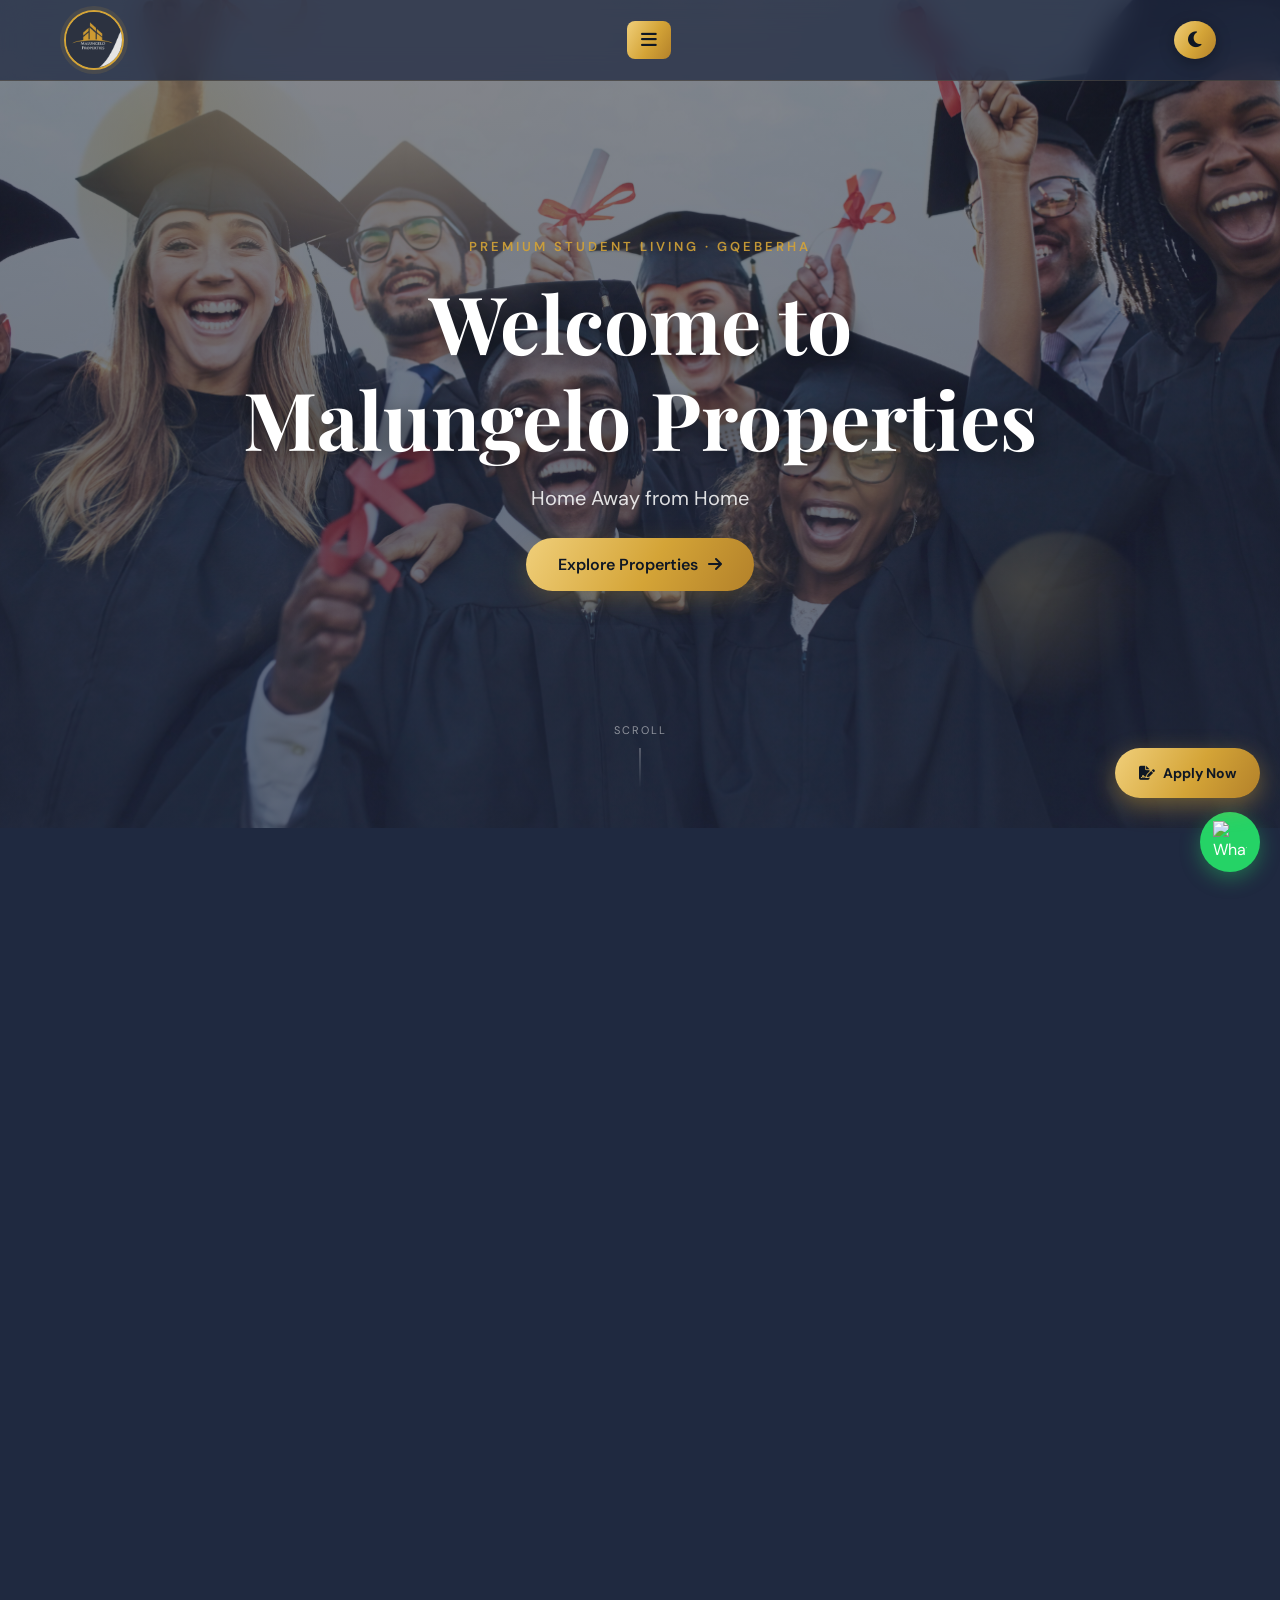
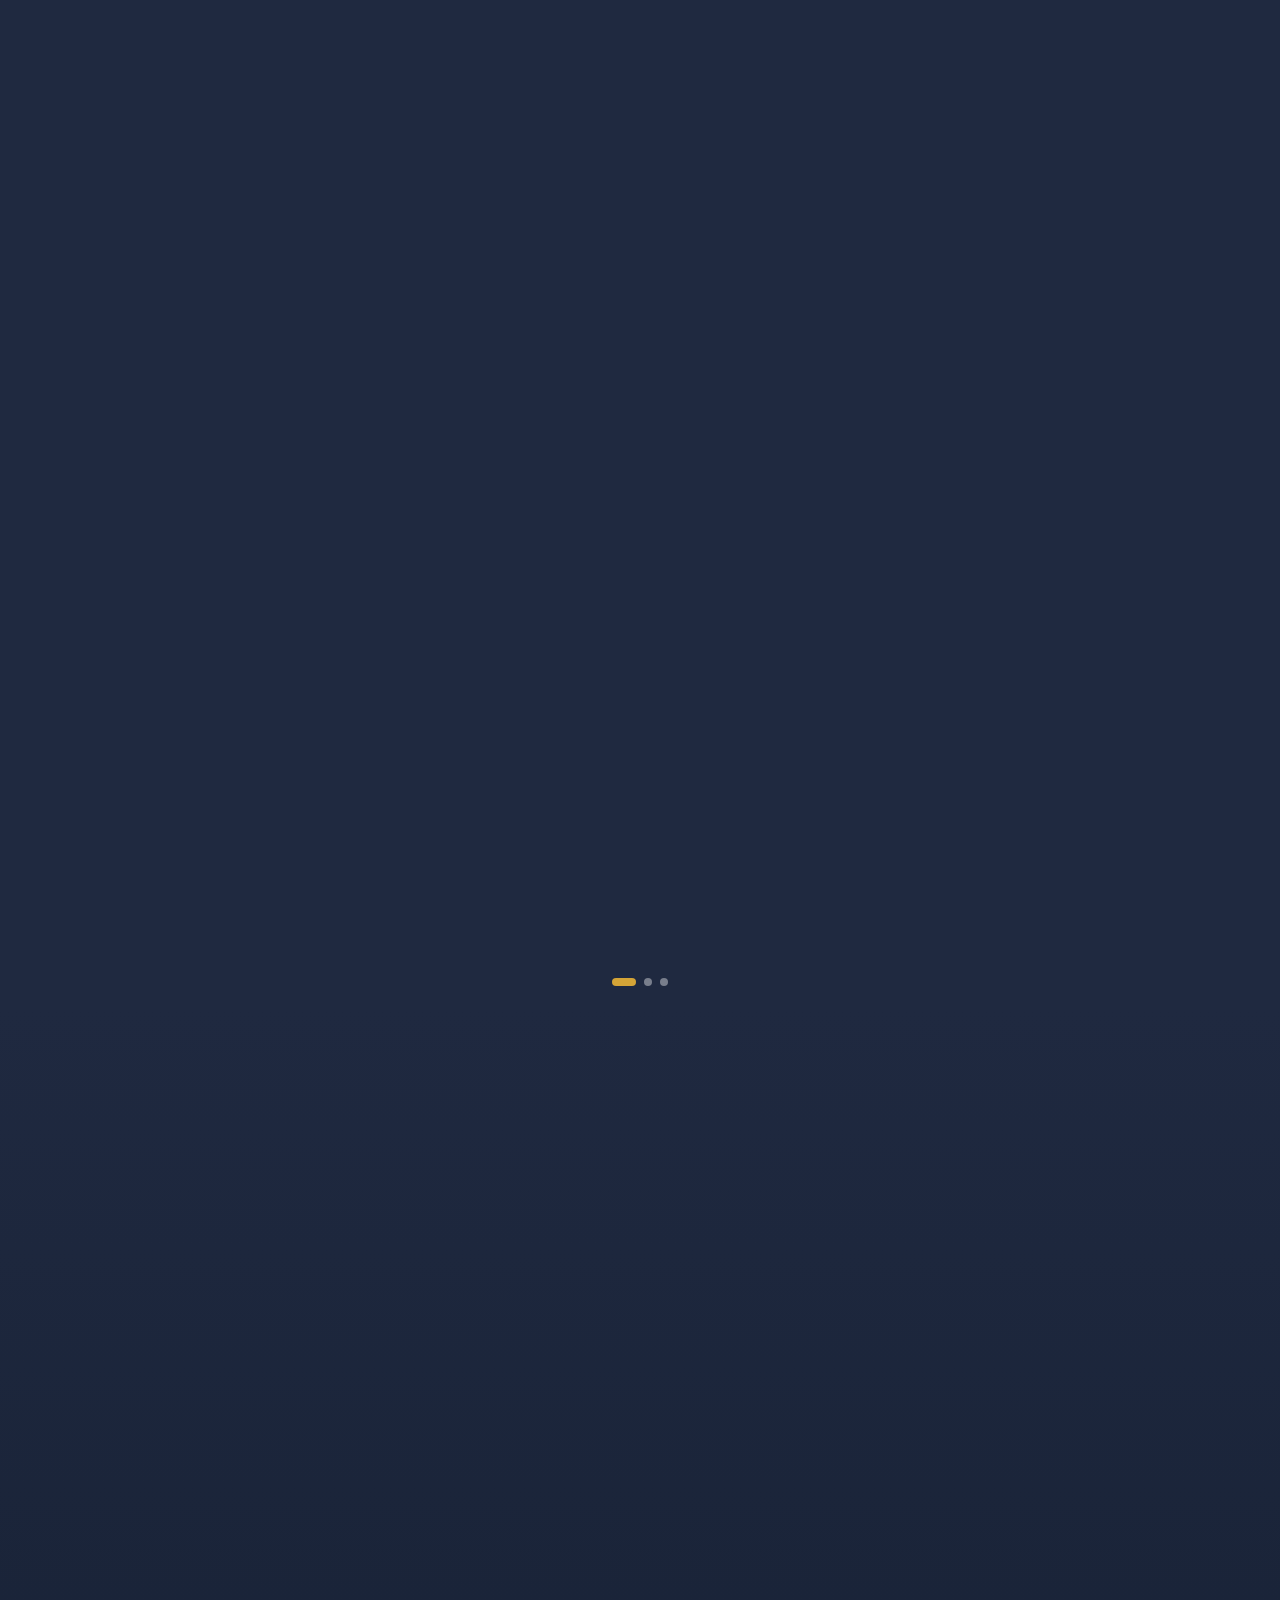
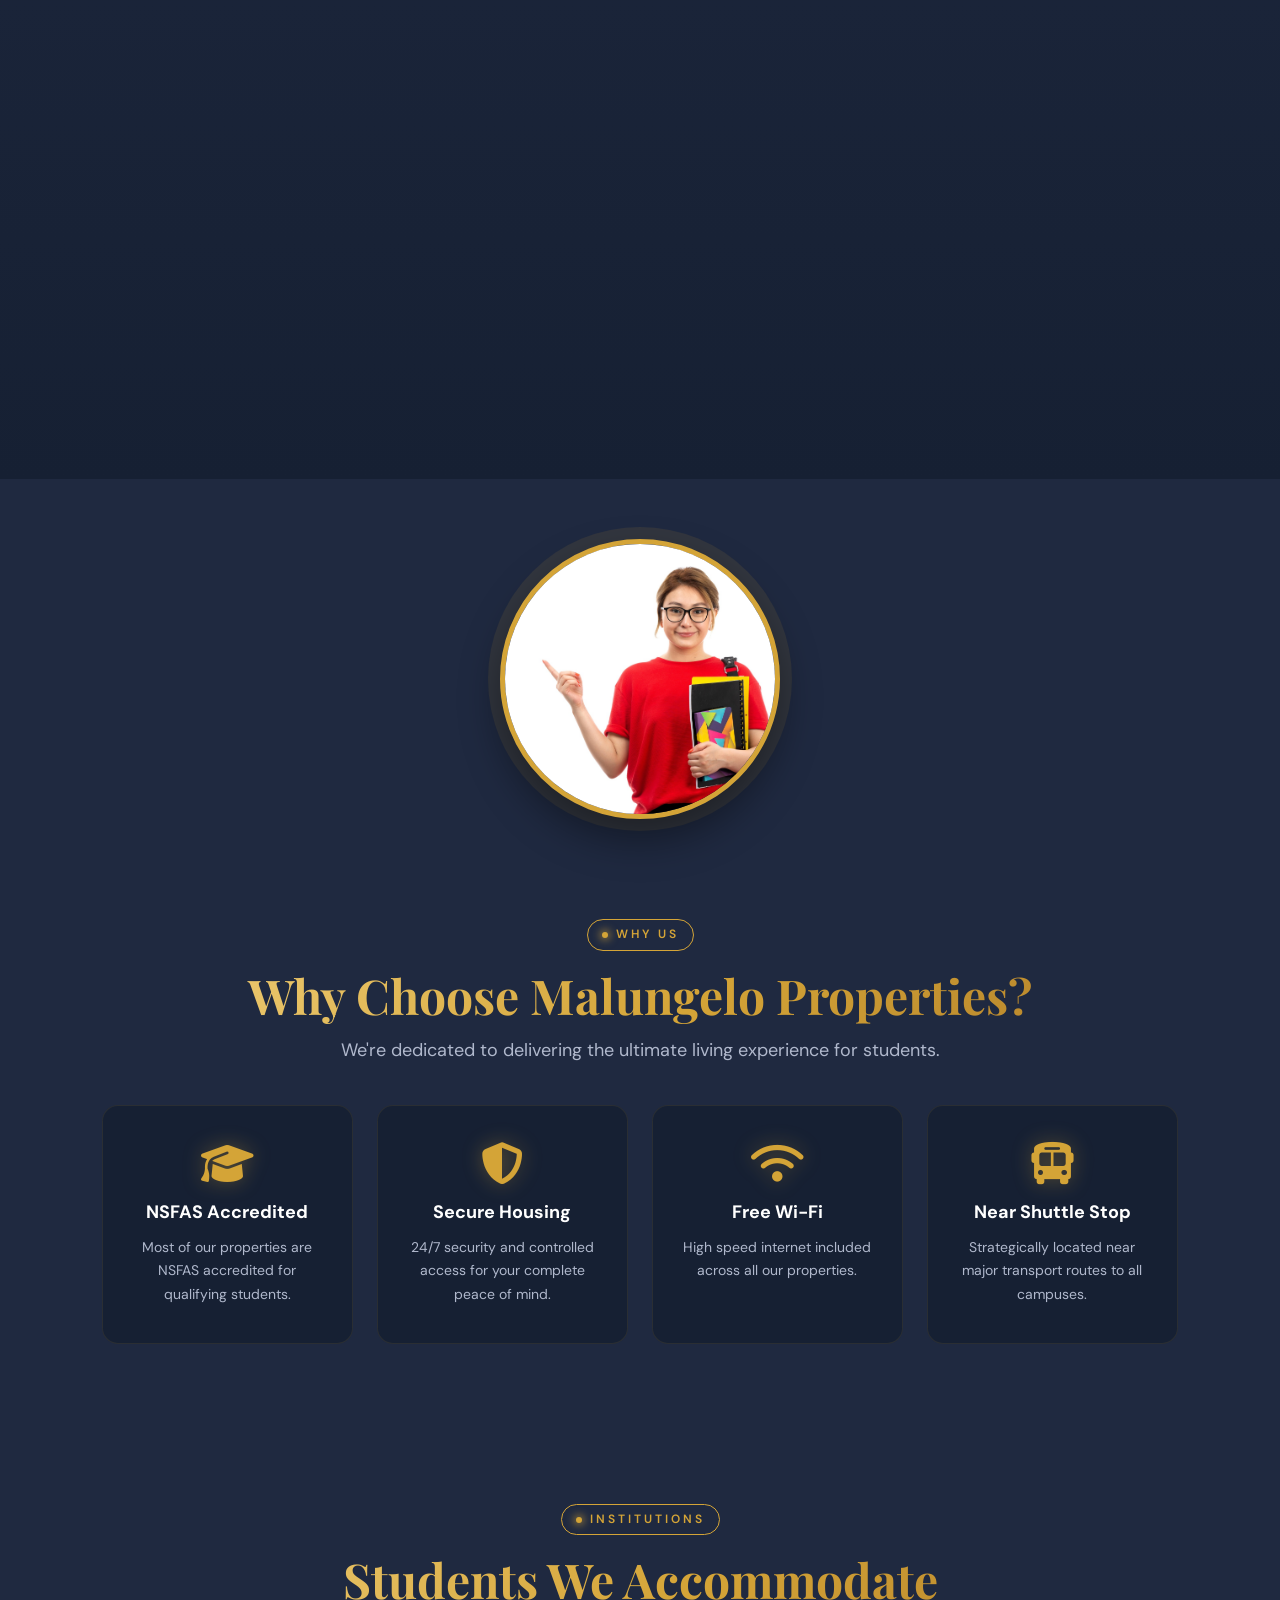
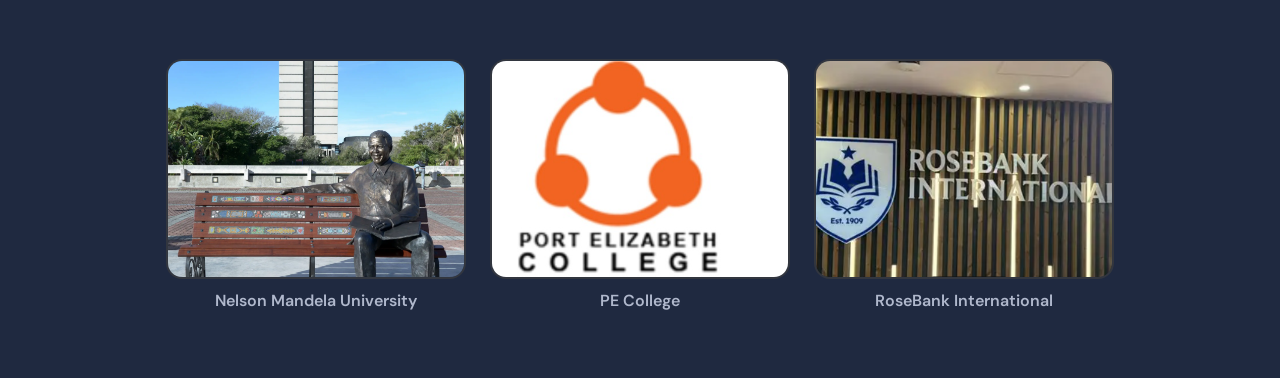
==== commit dad75578: "update" ====
--- a/index.html
+++ b/index.html
@@ -158,10 +158,6 @@
     <p class="people-subtitle">A glimpse of the community you'll be joining.</p>
 
     <div class="people-slider">
-        <button class="people-arrow prev" id="people-prev" aria-label="Previous student">
-            <i class="fas fa-chevron-left"></i>
-        </button>
-
         <div class="people-slides">
             <div class="people-slide active">
                 <img src="manager-photo.jpg" alt="Palesa Tumane" loading="lazy" decoding="async">
@@ -206,10 +202,6 @@
                 </div>
             </div>
         </div>
-
-        <button class="people-arrow next" id="people-next" aria-label="Next student">
-            <i class="fas fa-chevron-right"></i>
-        </button>
     </div>
 
     <div class="people-dots" id="people-dots"></div>
@@ -218,17 +210,14 @@
 <!-- SLIDER -->
 <section class="slider" id="slider">
     <div class="slide active">
-        <img src="slide1.jpg" alt="Students collaborating" loading="lazy" decoding="async">
+        <img src="slide.jpeg" alt="Students collaborating" loading="lazy" decoding="async">
+        
+    </div>
+    <div class="slide">
+        <img src="slide1.jpg" alt="Student studying" loading="lazy" decoding="async">
         <div class="slide-text">
             <h2>Our Strength Lies in Teamwork</h2>
             <p>We empower each student to grow through collaboration, support, and shared success.</p>
-        </div>
-    </div>
-    <div class="slide">
-        <img src="slide2.jpg" alt="Student studying" loading="lazy" decoding="async">
-        <div class="slide-text">
-            <h2>Freedom to Create Your Future</h2>
-            <p>We give students the freedom to innovate and build their future with confidence.</p>
         </div>
     </div>
     <div class="slide">
@@ -251,19 +240,19 @@
     <div class="album-grid">
         <a href="community.html" class="album-card album-community">
             <img src="community.jpg" alt="Community at Malungelo Properties" loading="lazy" decoding="async">
-            <div class="album-card-content"><span>Album 01</span><h3>Community</h3><p>Meet the people and moments that make Malungelo feel like home.</p><b>Open album <i class="fas fa-arrow-right"></i></b></div>
+            <div class="album-card-content"><h3>Community</h3><p>Meet the people and moments that make Malungelo feel like home.</p><b>Open album <i class="fas fa-arrow-right"></i></b></div>
         </a>
         <a href="focus.html" class="album-card album-focus">
             <img src="study.jpg" alt="Focus and study at Malungelo Properties" loading="lazy" decoding="async">
-            <div class="album-card-content"><span>Album 02</span><h3>Focus</h3><p>Study spaces, routines, and the quiet moments behind success.</p><b>Open album <i class="fas fa-arrow-right"></i></b></div>
+            <div class="album-card-content"><h3>Focus</h3><p>Study spaces, routines, and the quiet moments behind success.</p><b>Open album <i class="fas fa-arrow-right"></i></b></div>
         </a>
         <a href="location.html" class="album-card album-location">
             <img src="Slide3.jpg" alt="Gqeberha location near Malungelo Properties" loading="lazy" decoding="async">
-            <div class="album-card-content"><span>Album 03</span><h3>Location</h3><p>Discover Gqeberha and the places around your new home.</p><b>Open album <i class="fas fa-arrow-right"></i></b></div>
+            <div class="album-card-content"><h3>Location</h3><p>Discover Gqeberha and the places around your new home.</p><b>Open album <i class="fas fa-arrow-right"></i></b></div>
         </a>
         <a href="events.html" class="album-card album-events">
             <img src="event.jpg" alt="Events and student life at Malungelo Properties" loading="lazy" decoding="async">
-            <div class="album-card-content"><span>Album 04</span><h3>Events</h3><p>See the celebrations, activities, and memories we create together.</p><b>Open album <i class="fas fa-arrow-right"></i></b></div>
+            <div class="album-card-content"><h3>Events</h3><p>See the celebrations, activities, and memories we create together.</p><b>Open album <i class="fas fa-arrow-right"></i></b></div>
         </a>
     </div>
 </section>
--- a/style.css
+++ b/style.css
@@ -654,7 +654,7 @@
     position: absolute;
     inset: 0;
     opacity: 0;
-    transition: opacity 1.2s ease;
+    transition: opacity 0.55s ease;
 }
 
 .slide.active {
@@ -673,7 +673,6 @@
     left: 8%;
     color: var(--white);
     background: rgba(15,23,36,0.75);
-    backdrop-filter: blur(8px);
     padding: 28px 32px;
     border-radius: var(--radius);
     max-width: 480px;
@@ -706,7 +705,7 @@
     height: 8px;
     border-radius: 50%;
     background: rgba(255,255,255,0.4);
-    cursor: pointer;
+    cursor: default;
     transition: var(--transition);
 }
 
@@ -714,37 +713,6 @@
     background: var(--gold);
     width: 24px;
     border-radius: 100px;
-}
-
-/* Slider controls are especially useful on touch screens. */
-.slider-controls {
-    position: absolute;
-    inset: 0;
-    display: flex;
-    align-items: center;
-    justify-content: space-between;
-    padding: 0 24px;
-    pointer-events: none;
-    z-index: 11;
-}
-
-.slider-arrow {
-    width: 48px;
-    height: 48px;
-    border: 1px solid rgba(255,255,255,0.38);
-    border-radius: 50%;
-    background: rgba(15,23,36,0.62);
-    color: var(--white);
-    cursor: pointer;
-    pointer-events: auto;
-    font-size: 16px;
-    transition: var(--transition);
-}
-
-.slider-arrow:hover {
-    background: var(--gold-gradient);
-    color: var(--darkest);
-    border-color: transparent;
 }
 
 /* =========================================
@@ -1161,7 +1129,7 @@
     display: flex;
     align-items: center;
     justify-content: center;
-    gap: 16px;
+    gap: 0;
 }
 
 .people-slides {
@@ -1179,7 +1147,7 @@
     inset: 0;
     opacity: 0;
     transform: scale(1.03);
-    transition: opacity 0.8s ease, transform 0.8s ease;
+    transition: opacity 0.5s ease, transform 0.5s ease;
     pointer-events: none;
 }
 
@@ -1235,29 +1203,6 @@
     color: var(--gold);
 }
 
-.people-arrow {
-    width: 46px;
-    height: 46px;
-    border-radius: 50%;
-    background: var(--darker);
-    color: var(--gold);
-    border: 1px solid rgba(212,164,55,0.3);
-    display: flex;
-    align-items: center;
-    justify-content: center;
-    font-size: 16px;
-    cursor: pointer;
-    flex-shrink: 0;
-    padding: 0;
-    transition: var(--transition);
-}
-
-.people-arrow:hover {
-    background: var(--gold-gradient);
-    color: var(--darkest);
-    transform: scale(1.08);
-}
-
 .people-dots {
     display: flex;
     justify-content: center;
@@ -1270,7 +1215,7 @@
     height: 8px;
     border-radius: 50%;
     background: rgba(255,255,255,0.3);
-    cursor: pointer;
+    cursor: default;
     transition: var(--transition);
 }
 
@@ -1286,7 +1231,6 @@
 
 @media (max-width: 500px) {
     .people-slides { width: 260px; height: 340px; }
-    .people-arrow { width: 38px; height: 38px; font-size: 14px; }
 }
 
 /* =========================================
@@ -2552,7 +2496,6 @@
     justify-content: center;
     padding: 20px;
     background: rgba(4, 8, 16, 0.78);
-    backdrop-filter: blur(8px);
 }
 
 .declaration-modal.is-open { display: flex; }
@@ -3134,22 +3077,11 @@
     }
     .slide-text h2 { font-size: 22px; }
     .slide-text p { font-size: 14px; }
-    .slider-controls { padding: 0 10px; }
-    .slider-arrow { width: 40px; height: 40px; font-size: 14px; }
     .slider-dots { bottom: 18px; }
 
     .people-section { padding: 64px 16px; overflow: hidden; }
     .people-slider { width: 100%; max-width: none; }
     .people-slides { width: min(76vw, 270px); height: 350px; }
-    .people-arrow {
-        position: absolute;
-        z-index: 4;
-        width: 38px;
-        height: 38px;
-        background: rgba(15,23,36,0.88);
-    }
-    .people-arrow.prev { left: 0; }
-    .people-arrow.next { right: 0; }
 
     .form-group input, .form-group select, .form-group textarea { font-size: 16px; }
     .selected-property-message { border-radius: 14px; line-height: 1.4; }
@@ -4147,7 +4079,6 @@
 
     .slide-text h2 { font-size: 20px; }
     .slide-text p { font-size: 12.5px; line-height: 1.45; }
-    .slider-arrow { width: 38px; height: 38px; }
 
     /* People */
     .people-section { overflow: hidden; }
@@ -4166,7 +4097,6 @@
 
     .people-caption { padding: 24px 14px 18px; }
     .people-caption h3 { font-size: 20px; }
-    .people-arrow { width: 40px; height: 40px; }
 
     /* Reviews — one comfortable card at a time. */
     .reviews-section h2 { margin-bottom: 28px; }
@@ -4609,3 +4539,216 @@
     .hero-text h1 { font-size: 29px; }
     .property-info h3 { font-size: 21px; }
 }
+
+/* =========================================
+   MULTI-RESIDENCE APPLICATION PREFERENCES
+   ========================================= */
+.field-help {
+    color: var(--text-muted);
+    font-size: 11px;
+    line-height: 1.4;
+}
+
+.alternative-accommodation-group {
+    margin-top: 2px;
+}
+
+.alternative-accommodation-heading {
+    display: flex;
+    align-items: flex-start;
+    justify-content: space-between;
+    gap: 18px;
+    margin-bottom: 12px;
+}
+
+.alternative-accommodation-heading > div {
+    min-width: 0;
+}
+
+.alternative-accommodation-heading label {
+    display: block;
+    margin-bottom: 5px;
+}
+
+.alternative-accommodation-heading p {
+    margin: 0;
+    max-width: 680px;
+    color: var(--text-muted);
+    font-size: 13px;
+    line-height: 1.5;
+}
+
+.selection-count {
+    flex: 0 0 auto;
+    padding: 6px 10px;
+    border: 1px solid rgba(212, 164, 55, 0.25);
+    border-radius: 999px;
+    background: rgba(212, 164, 55, 0.08);
+    color: var(--gold-2);
+    font-size: 12px;
+    font-weight: 700;
+    white-space: nowrap;
+}
+
+.alternative-accommodation-options {
+    display: grid;
+    grid-template-columns: repeat(3, minmax(0, 1fr));
+    gap: 12px;
+}
+
+.accommodation-option {
+    position: relative;
+    display: flex !important;
+    align-items: center;
+    gap: 11px;
+    min-height: 78px;
+    padding: 14px;
+    border: 1px solid rgba(212, 164, 55, 0.2);
+    border-radius: 14px;
+    background: rgba(15, 23, 36, 0.48);
+    color: var(--white) !important;
+    text-transform: none !important;
+    letter-spacing: 0 !important;
+    cursor: pointer;
+    transition: transform 0.2s ease, border-color 0.2s ease, background 0.2s ease, box-shadow 0.2s ease, opacity 0.2s ease;
+}
+
+.accommodation-option:hover {
+    transform: translateY(-2px);
+    border-color: rgba(212, 164, 55, 0.48);
+}
+
+.accommodation-option input {
+    position: absolute;
+    width: 1px !important;
+    height: 1px !important;
+    min-height: 0 !important;
+    opacity: 0;
+    pointer-events: none;
+}
+
+.accommodation-option-icon {
+    display: grid;
+    place-items: center;
+    width: 38px;
+    height: 38px;
+    flex: 0 0 38px;
+    border-radius: 11px;
+    background: rgba(212, 164, 55, 0.12);
+    color: var(--gold);
+}
+
+.accommodation-option-copy {
+    display: flex;
+    min-width: 0;
+    flex: 1;
+    flex-direction: column;
+    gap: 2px;
+}
+
+.accommodation-option-copy strong {
+    color: var(--white);
+    font-size: 14px;
+    line-height: 1.25;
+}
+
+.accommodation-option-copy small {
+    color: var(--text-muted);
+    font-size: 11px;
+    font-weight: 500;
+    line-height: 1.35;
+}
+
+.accommodation-check {
+    display: grid;
+    place-items: center;
+    width: 24px;
+    height: 24px;
+    flex: 0 0 24px;
+    border: 1px solid rgba(212, 164, 55, 0.3);
+    border-radius: 50%;
+    color: transparent;
+    font-size: 10px;
+    transition: 0.2s ease;
+}
+
+.accommodation-option:has(input:checked) {
+    border-color: var(--gold);
+    background: rgba(212, 164, 55, 0.13);
+    box-shadow: 0 8px 22px rgba(212, 164, 55, 0.09);
+}
+
+.accommodation-option:has(input:checked) .accommodation-check {
+    background: var(--gold);
+    border-color: var(--gold);
+    color: var(--darkest);
+}
+
+.accommodation-option:has(input:focus-visible) {
+    outline: 3px solid rgba(212, 164, 55, 0.3);
+    outline-offset: 2px;
+}
+
+.accommodation-option.is-first-choice {
+    cursor: default;
+    opacity: 0.48;
+    border-style: dashed;
+}
+
+.accommodation-option.is-first-choice:hover {
+    transform: none;
+}
+
+body.light-mode .field-help,
+body.light-mode .alternative-accommodation-heading p,
+body.light-mode .accommodation-option-copy small {
+    color: #667085;
+}
+
+body.light-mode .accommodation-option {
+    background: #ffffff;
+    border-color: rgba(31, 41, 64, 0.15);
+    color: var(--dark) !important;
+}
+
+body.light-mode .accommodation-option-copy strong {
+    color: var(--dark);
+}
+
+body.light-mode .accommodation-option:has(input:checked) {
+    border-color: var(--gold);
+    background: rgba(212, 164, 55, 0.09);
+}
+
+@media (max-width: 760px) {
+    .alternative-accommodation-heading {
+        flex-direction: column;
+        gap: 9px;
+    }
+
+    .selection-count {
+        padding: 5px 9px;
+        font-size: 11px;
+    }
+
+    .alternative-accommodation-options {
+        grid-template-columns: 1fr;
+        gap: 9px;
+    }
+
+    .accommodation-option {
+        min-height: 68px;
+        padding: 11px 12px;
+        border-radius: 12px;
+    }
+
+    .accommodation-option-icon {
+        width: 34px;
+        height: 34px;
+        flex-basis: 34px;
+    }
+
+    .accommodation-option-copy strong {
+        font-size: 13.5px;
+    }
+}
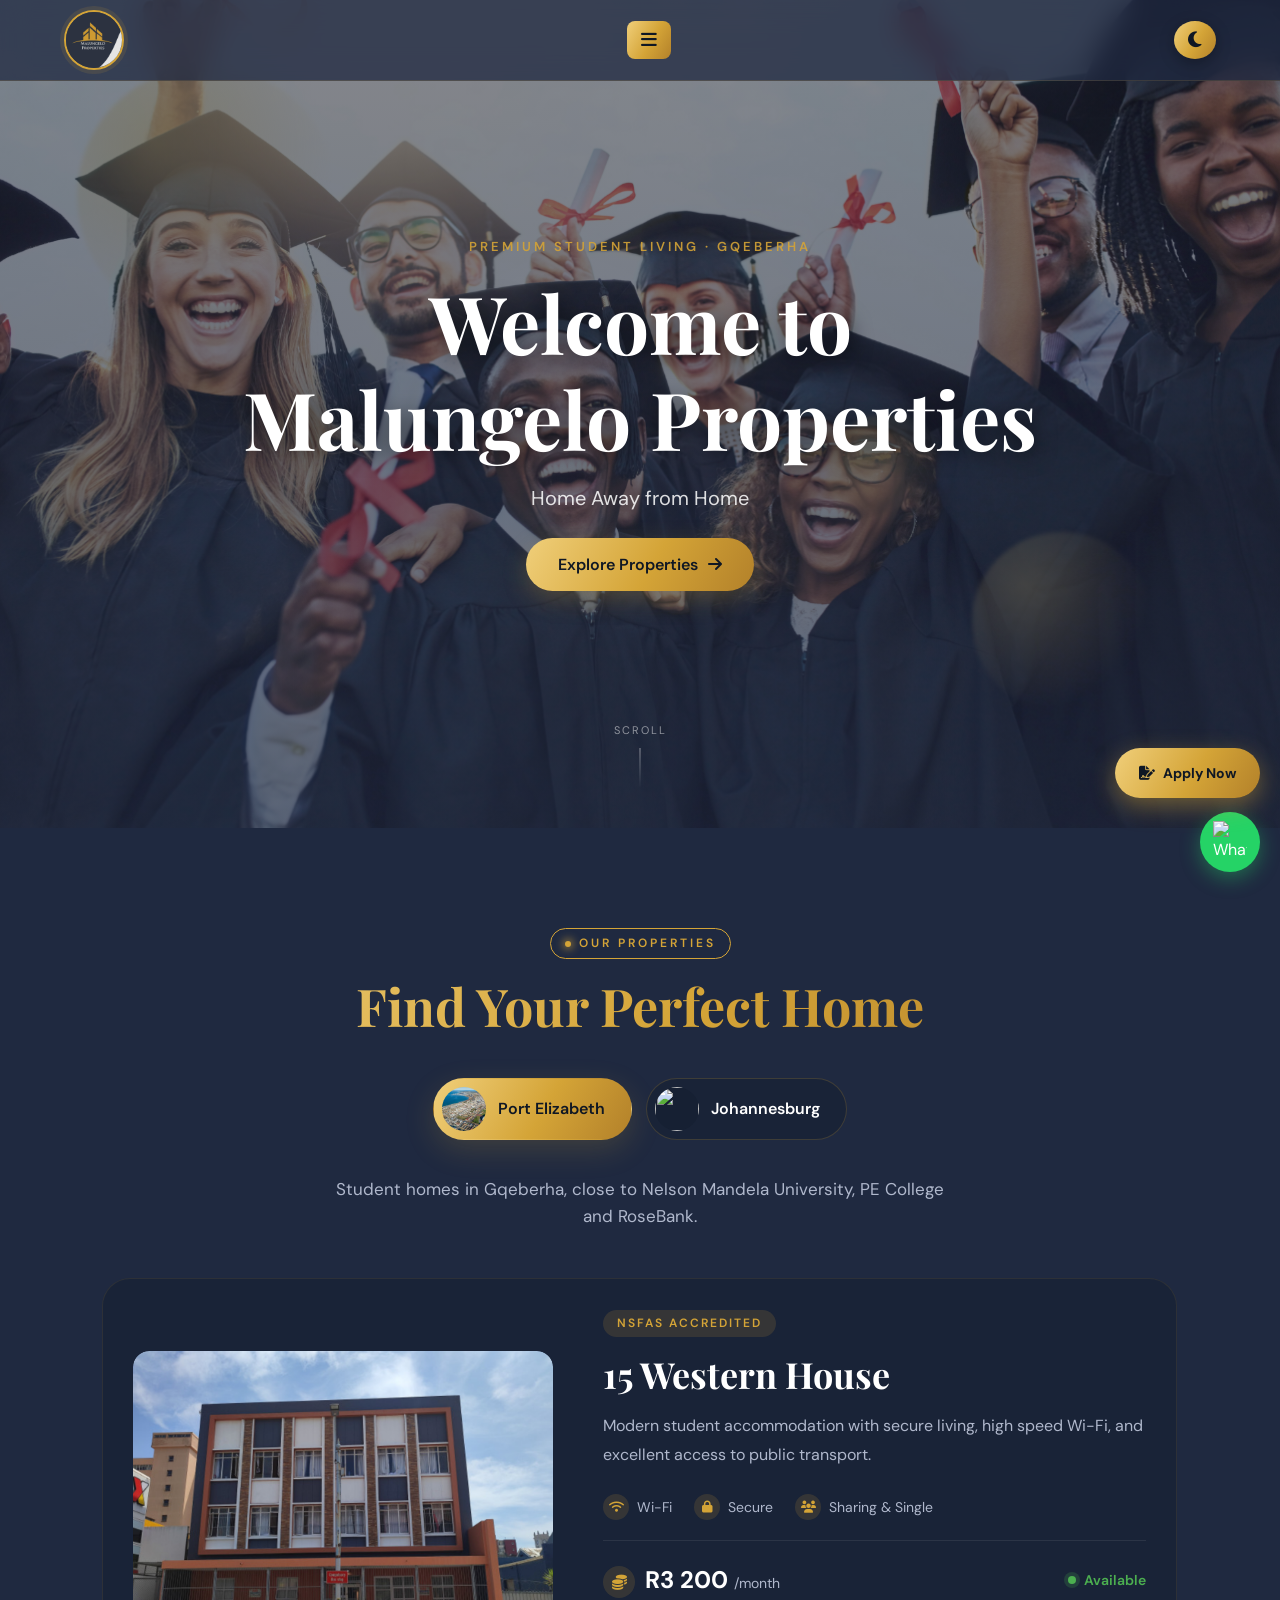
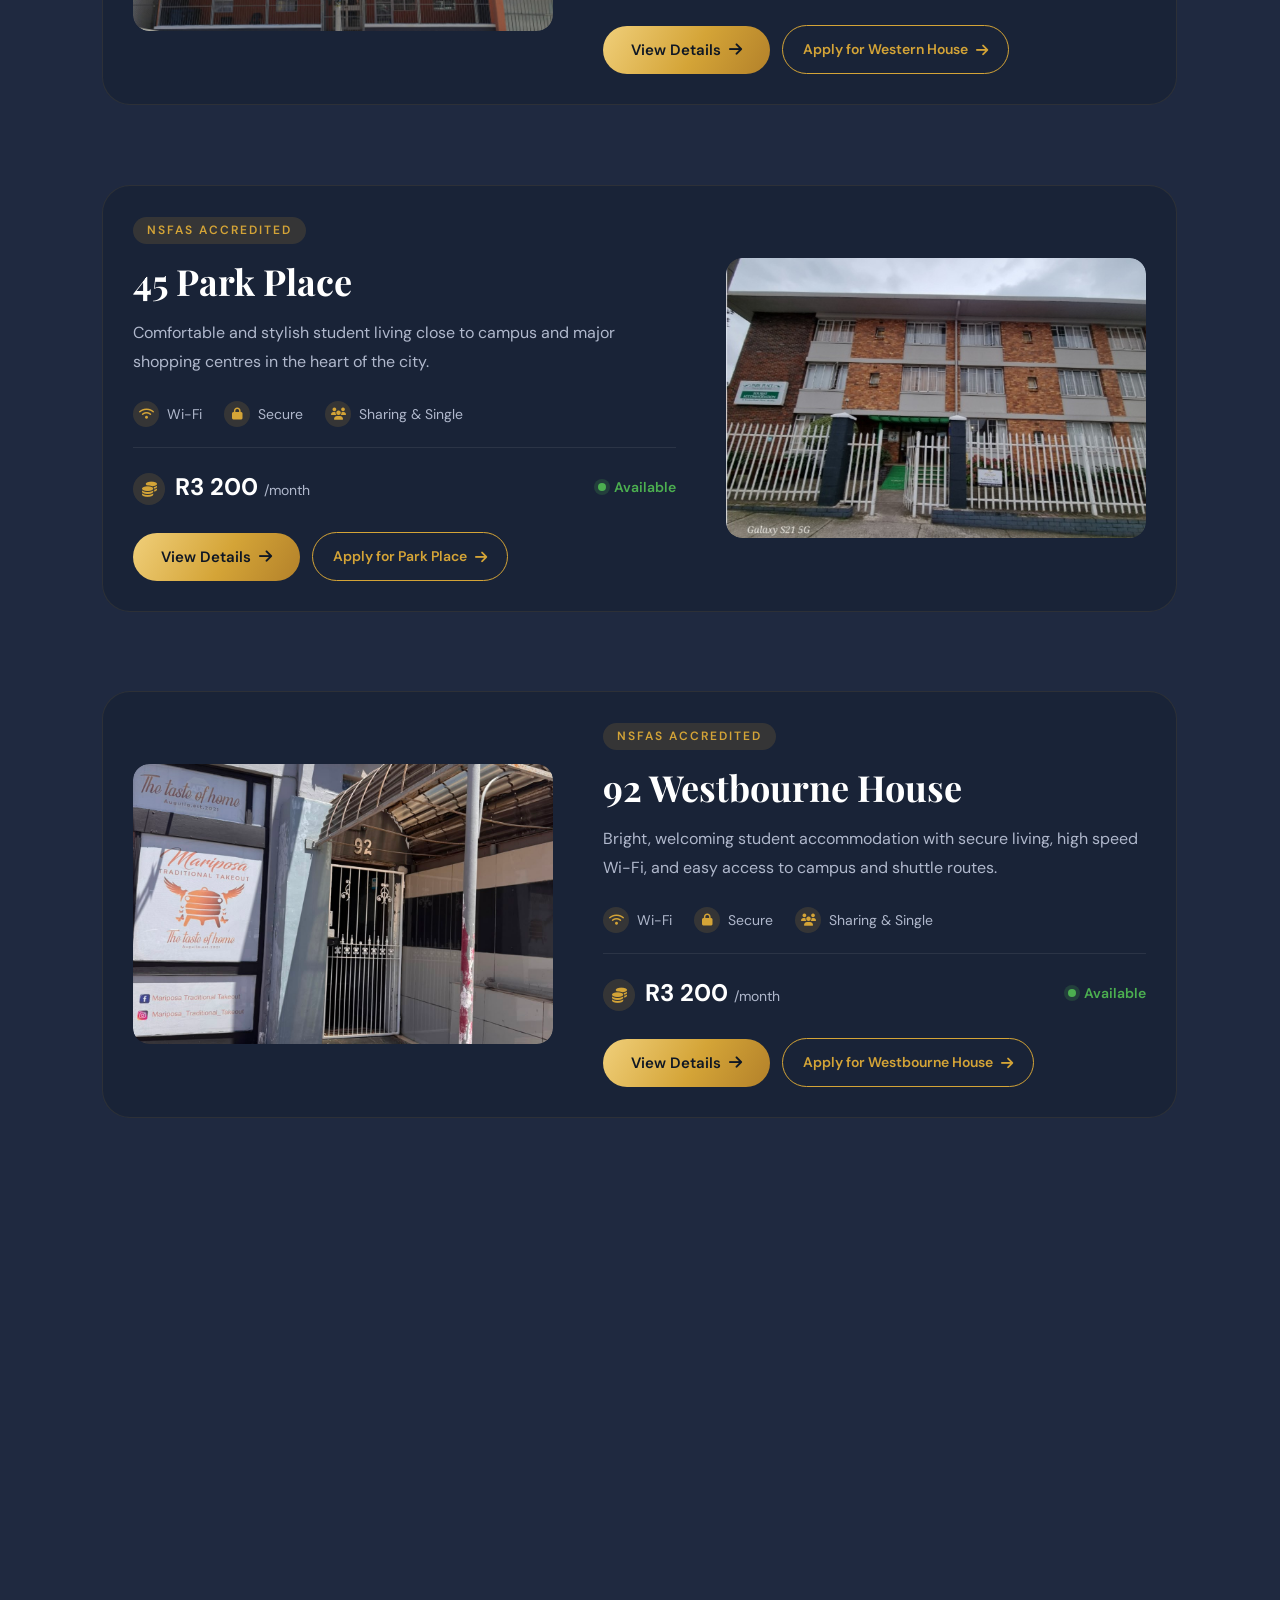
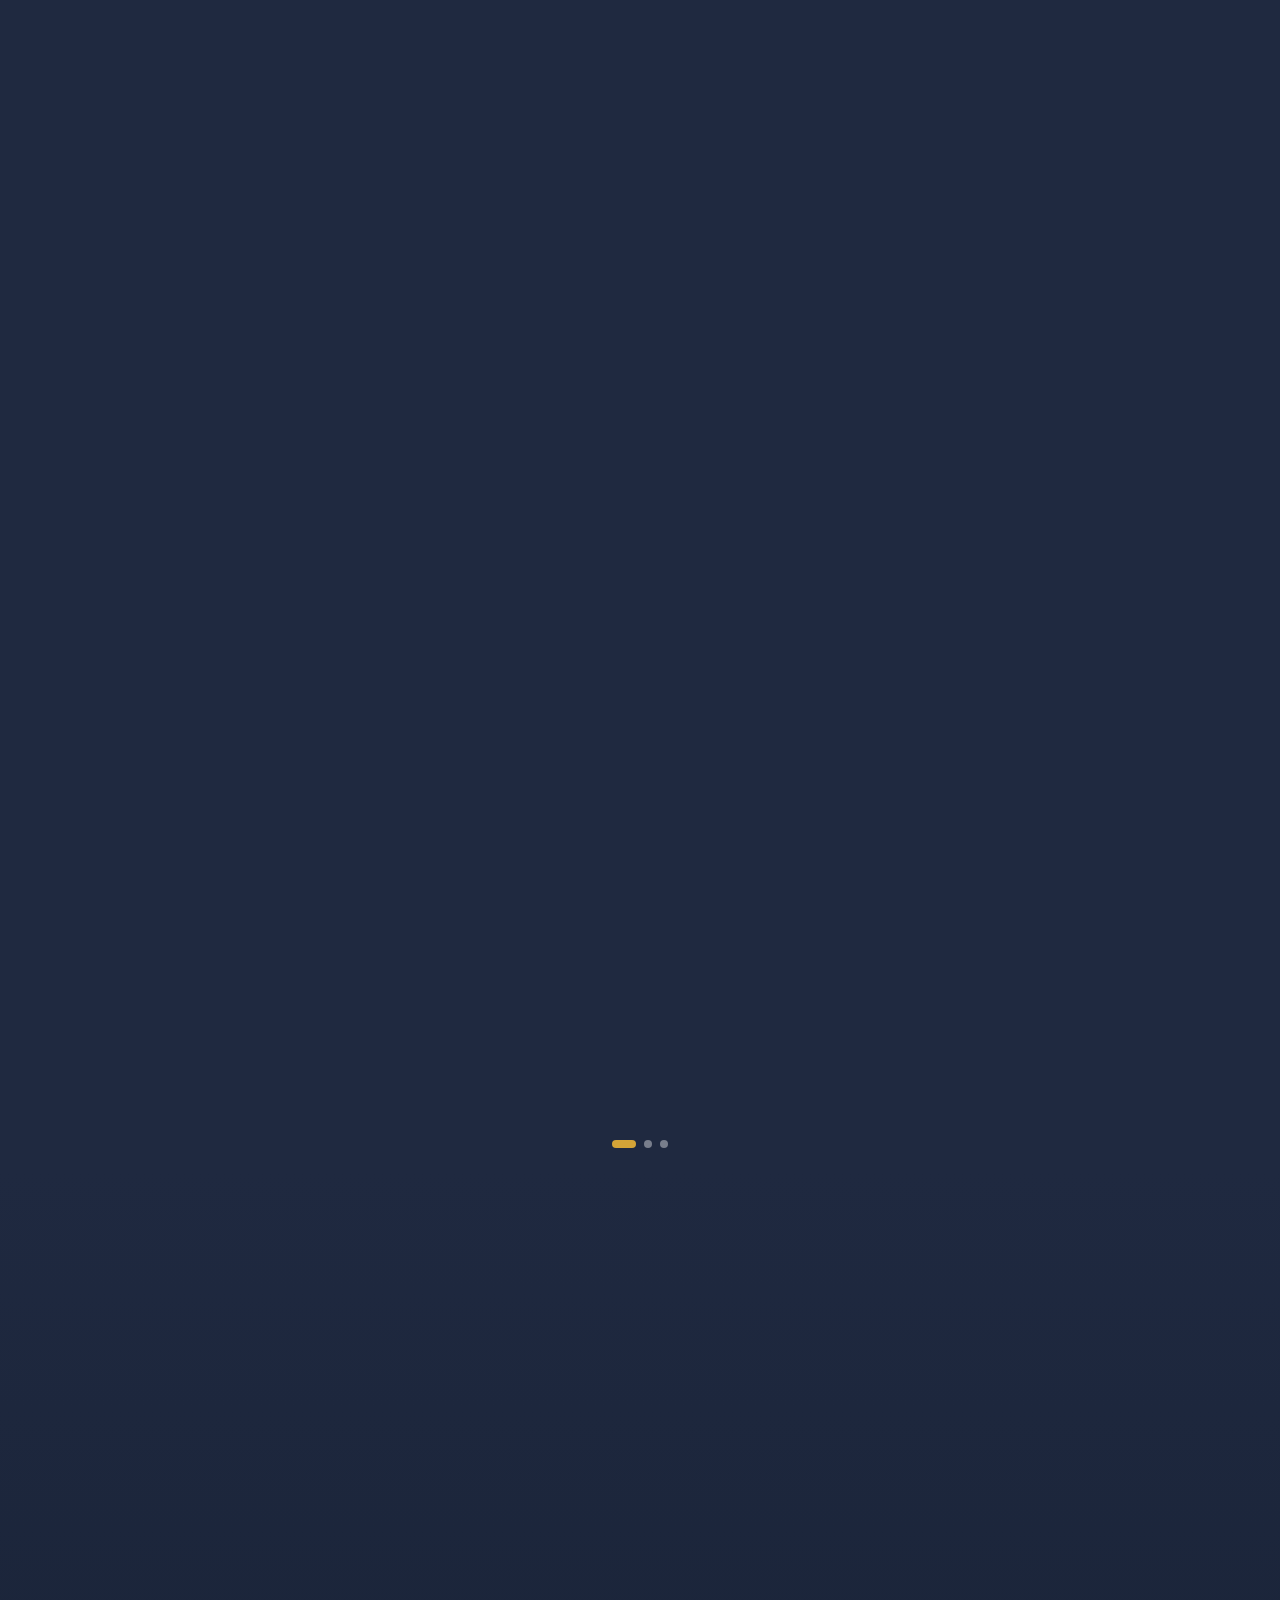
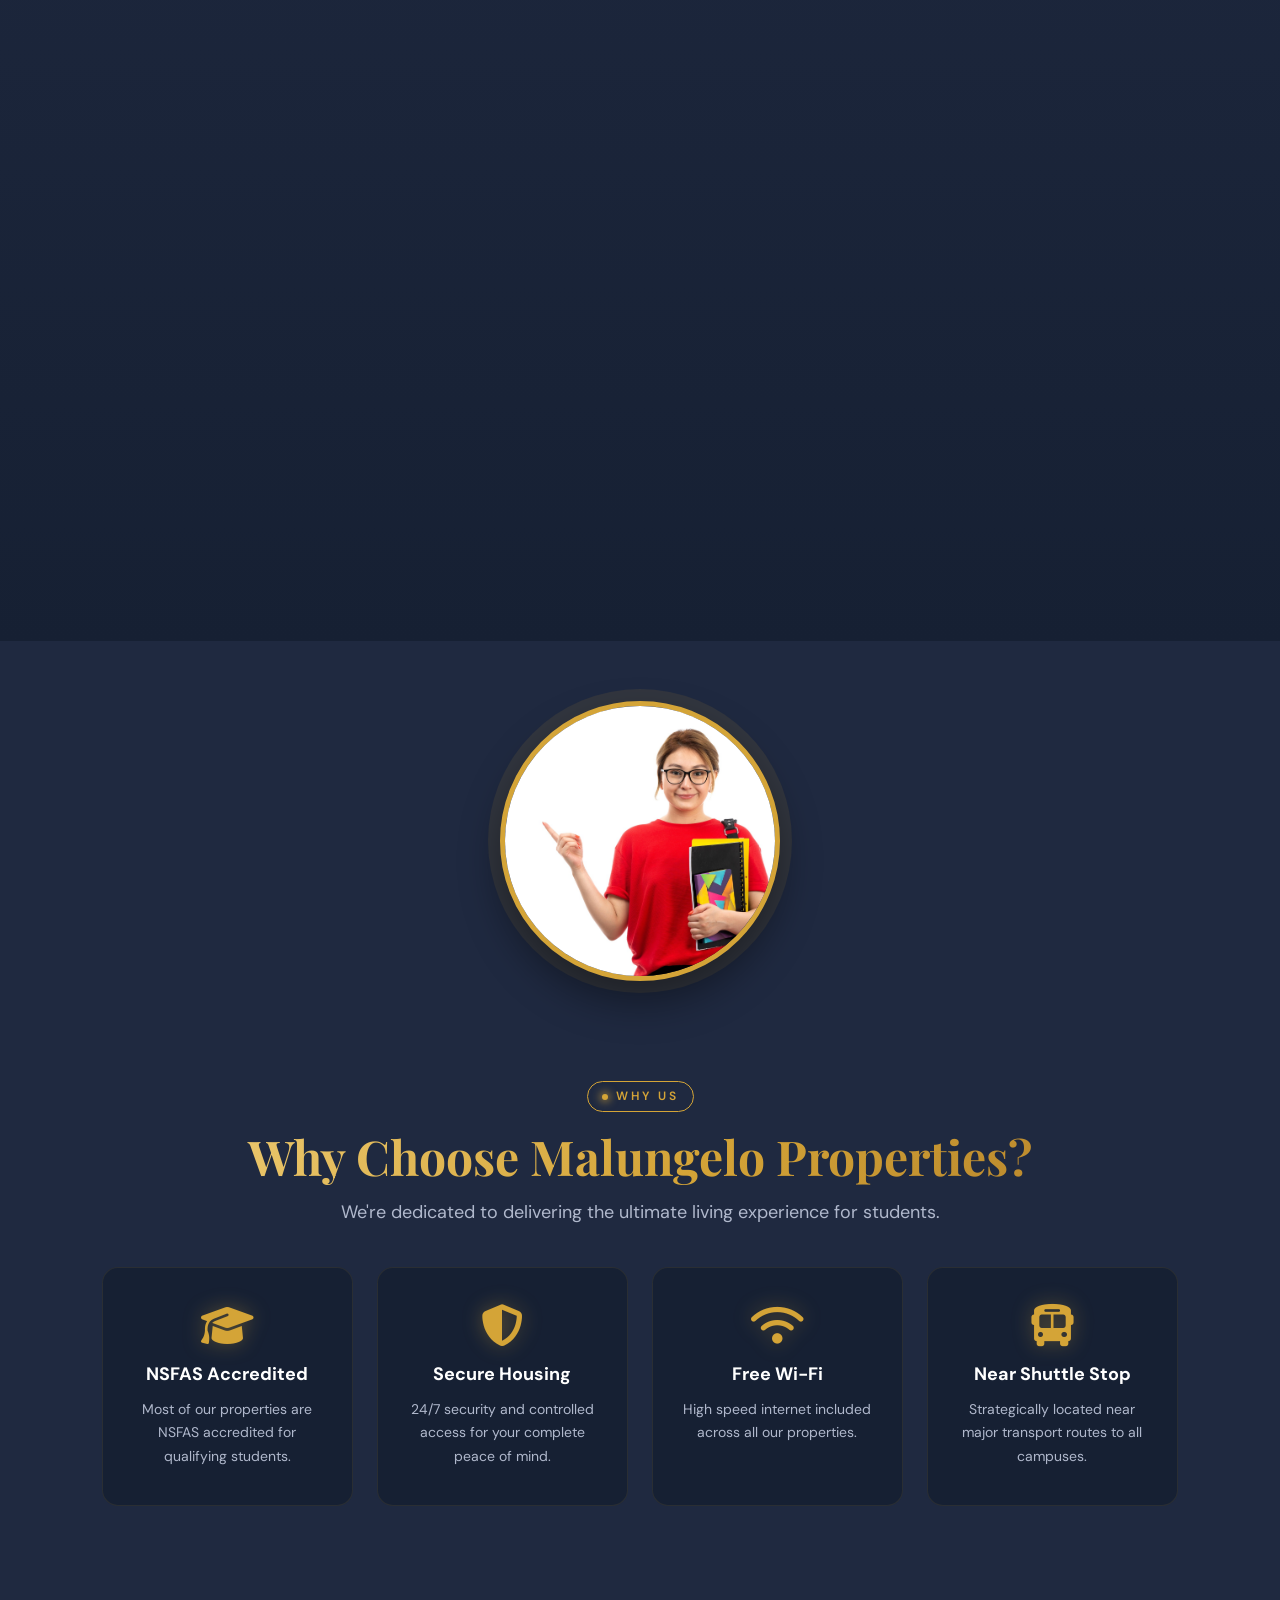
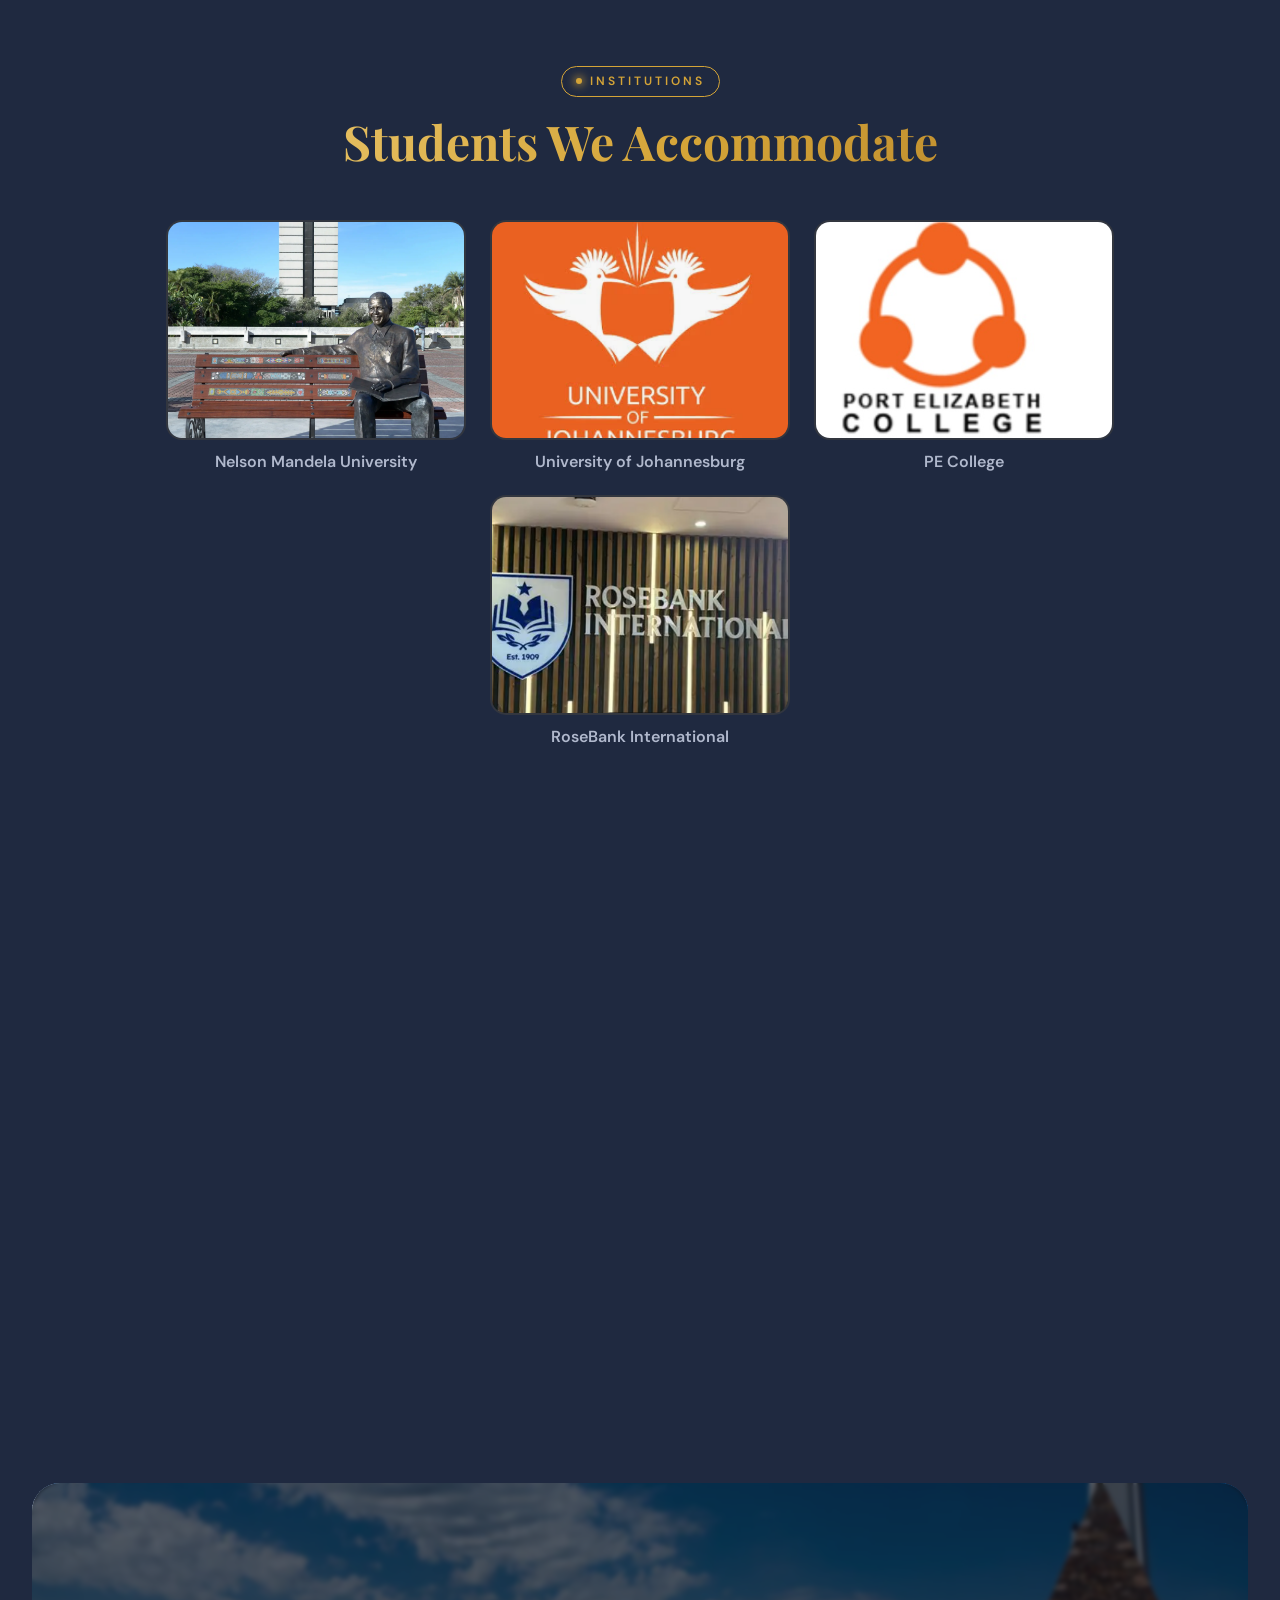
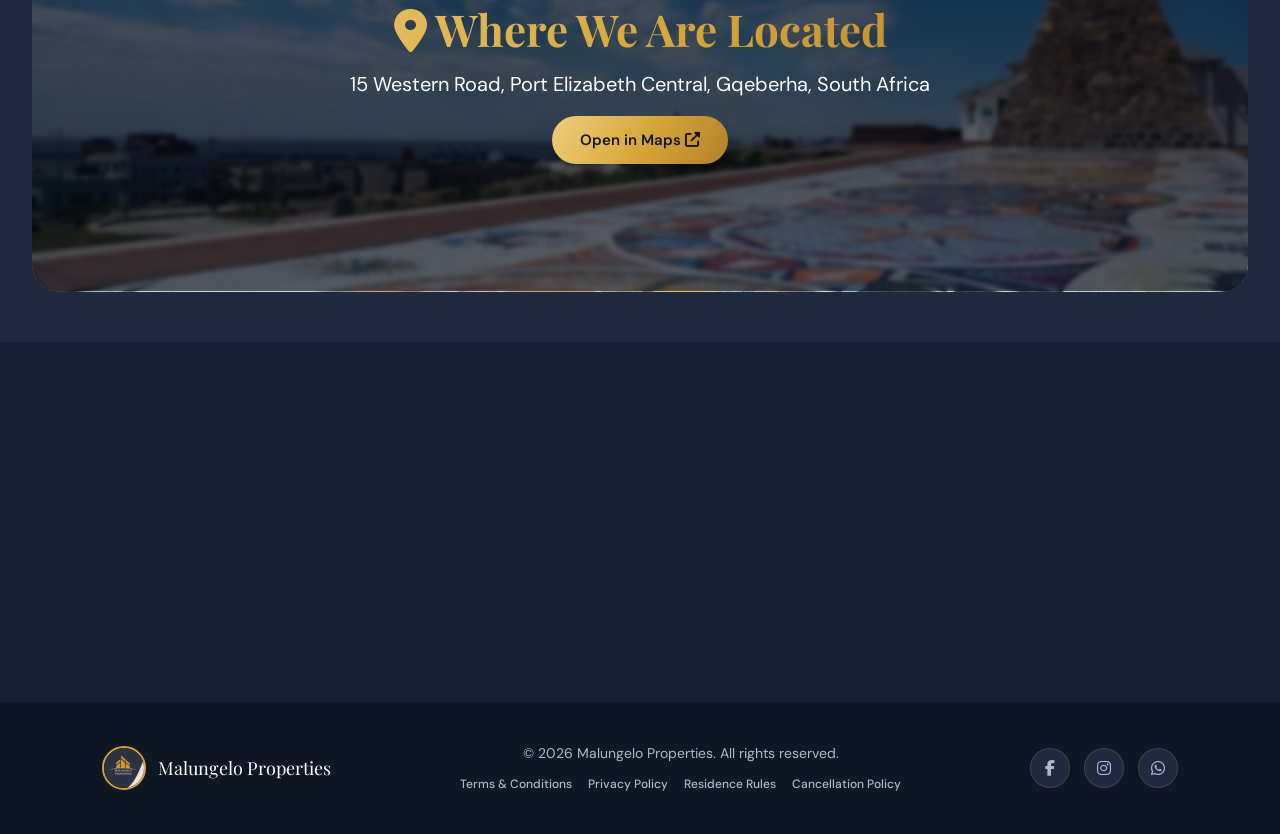
==== commit 6298f051: "new nwe" ====
--- a/index.html
+++ b/index.html
@@ -75,6 +75,21 @@
     <div class="section-label">Our Properties</div>
     <h2>Find Your Perfect Home</h2>
 
+<!-- CITY TOGGLE -->
+<div class="city-tabs" role="tablist" aria-label="Choose a city">
+<button type="button" class="city-tab active" role="tab" id="tab-port-elizabeth" aria-selected="true" aria-controls="panel-port-elizabeth" data-city="port-elizabeth">
+<img src="Port Elizaberth.png" alt="" loading="lazy" decoding="async">
+<span>Port Elizabeth</span>
+</button>
+<button type="button" class="city-tab" role="tab" id="tab-johannesburg" aria-selected="false" aria-controls="panel-johannesburg" data-city="johannesburg">
+<img src="Johannesburg.jpg" alt="" loading="lazy" decoding="async">
+<span>Johannesburg</span>
+</button>
+</div>
+
+<!-- PORT ELIZABETH PANEL -->
+<div class="city-panel" id="panel-port-elizabeth" role="tabpanel" aria-labelledby="tab-port-elizabeth" data-city="port-elizabeth">
+<p class="city-intro">Student homes in Gqeberha, close to Nelson Mandela University, PE College and RoseBank.</p>
     <div class="property-card">
         <a href="western-house.html" class="property-img-link">
             <img src="property1.png" alt="15 Western House" loading="lazy" decoding="async">
@@ -149,6 +164,38 @@
             </div>
         </div>
     </div>
+</div>
+
+<!-- JOHANNESBURG PANEL -->
+<div class="city-panel" id="panel-johannesburg" role="tabpanel" aria-labelledby="tab-johannesburg" data-city="johannesburg" hidden>
+<p class="city-intro">Student living in Johannesburg, close to the University of Johannesburg (UJ).</p>
+
+<!-- TODO: replace name, tag, description and price with the real Joburg details -->
+<div class="property-card">
+<a href="joburg-house.html" class="property-img-link">
+<img src="Joburgproperty.jpeg" alt="Johannesburg student residence" loading="lazy" decoding="async">
+<div class="img-overlay"><span>View Property</span></div>
+</a>
+<div class="property-info">
+<div class="property-tag">New</div>
+<h3>Caroline House</h3>
+<p>Safe, comfortable student accommodation close to the University of Johannesburg, with high speed Wi-Fi and easy access to transport.</p>
+<div class="property-amenities">
+<span><i class="fas fa-wifi"></i> Wi-Fi</span>
+<span><i class="fas fa-lock"></i> Secure</span>
+<span><i class="fas fa-users"></i> Sharing &amp; Single</span>
+</div>
+<div class="property-price-row">
+<div class="property-price"><i class="fas fa-coins"></i> Sharing R3500 / Single R3800</div>
+<div class="property-status">Available</div>
+</div>
+<div class="property-actions">
+<a href="joburg-house.html" class="btn-primary">View Details <i class="fas fa-arrow-right"></i></a>
+<a href="apply.html?city=johannesburg&amp;property=Johannesburg%20Residence" class="apply-btn">Apply for Johannesburg Residence <i class="fas fa-arrow-right"></i></a>
+</div>
+</div>
+</div>
+</div>
 </section>
 
 <!-- MEET THE STUDENTS -->
@@ -210,7 +257,7 @@
 <!-- SLIDER -->
 <section class="slider" id="slider">
     <div class="slide active">
-        <img src="slide.jpeg" alt="Students collaborating" loading="lazy" decoding="async">
+        <img src="slide2.jpg" alt="Students collaborating" loading="lazy" decoding="async">
         
     </div>
     <div class="slide">
@@ -302,6 +349,10 @@
             <h3>Nelson Mandela University</h3>
         </div>
         <div class="gallery-item">
+            <img src="uj.png" alt="RoseBank College">
+            <h3>University of Johannesburg </h3>
+        </div>
+        <div class="gallery-item">
             <img src="PE.jpg" alt="PE College">
             <h3>PE College</h3>
         </div>
@@ -360,7 +411,7 @@
             </div>
             <div class="review-card">
                 <div class="review-stars"><i class="fas fa-star"></i><i class="fas fa-star"></i><i class="fas fa-star"></i><i class="fas fa-star"></i><i class="fas fa-star-half-alt"></i></div>
-                <p class="review-text">"Great value for what you get — Wi-Fi, security, and a shuttle stop close by, all within a budget that actually works for a student."</p>
+                <p class="review-text">"Great value for what you get Wi-Fi, security, and a shuttle stop close by, all within a budget that actually works for a student."</p>
                 <div class="review-author">
                     <div class="review-avatar">O</div>
                     <div class="review-author-info"><h4>Owami R.</h4><span>RoseBank College</span></div>
@@ -368,7 +419,7 @@
             </div>
             <div class="review-card">
                 <div class="review-stars"><i class="fas fa-star"></i><i class="fas fa-star"></i><i class="fas fa-star"></i><i class="fas fa-star"></i><i class="fas fa-star"></i></div>
-                <p class="review-text">"Move-in day was so well organised — someone walked me through everything and I felt settled within an hour."</p>
+                <p class="review-text">"Move-in day was so well organised  someone walked me through everything and I felt settled within an hour."</p>
                 <div class="review-author">
                     <div class="review-avatar">N</div>
                     <div class="review-author-info"><h4>Nomvula S.</h4><span>Nelson Mandela University</span></div>
@@ -376,7 +427,7 @@
             </div>
             <div class="review-card">
                 <div class="review-stars"><i class="fas fa-star"></i><i class="fas fa-star"></i><i class="fas fa-star"></i><i class="fas fa-star"></i><i class="fas fa-star"></i></div>
-                <p class="review-text">"It's more than just a room — I've actually made lifelong friends with the other students here."</p>
+                <p class="review-text">"It's more than just a room I've actually made lifelong friends with the other students here."</p>
                 <div class="review-author">
                     <div class="review-avatar">S</div>
                     <div class="review-author-info"><h4>Siphosethu D.</h4><span>PE College</span></div>
@@ -393,7 +444,7 @@
             </div>
             <div class="review-card" aria-hidden="true">
                 <div class="review-stars"><i class="fas fa-star"></i><i class="fas fa-star"></i><i class="fas fa-star"></i><i class="fas fa-star"></i><i class="fas fa-star"></i></div>
-                <p class="review-text">"Park Place is close to everything I need — campus, shops, and the beachfront. The management team is always quick to help."</p>
+                <p class="review-text">"Park Place is close to everything I need campus, shops, and the beachfront. The management team is always quick to help."</p>
                 <div class="review-author">
                     <div class="review-avatar">S</div>
                     <div class="review-author-info"><h4>Sinovuyo T.</h4><span>PE College</span></div>
@@ -425,7 +476,7 @@
             </div>
             <div class="review-card" aria-hidden="true">
                 <div class="review-stars"><i class="fas fa-star"></i><i class="fas fa-star"></i><i class="fas fa-star"></i><i class="fas fa-star"></i><i class="fas fa-star-half-alt"></i></div>
-                <p class="review-text">"Great value for what you get — Wi-Fi, security, and a shuttle stop close by, all within a budget that actually works for a student."</p>
+                <p class="review-text">"Great value for what you get Wi-Fi, security, and a shuttle stop close by, all within a budget that actually works for a student."</p>
                 <div class="review-author">
                     <div class="review-avatar">O</div>
                     <div class="review-author-info"><h4>Owami R.</h4><span>RoseBank College</span></div>
@@ -433,7 +484,7 @@
             </div>
             <div class="review-card" aria-hidden="true">
                 <div class="review-stars"><i class="fas fa-star"></i><i class="fas fa-star"></i><i class="fas fa-star"></i><i class="fas fa-star"></i><i class="fas fa-star"></i></div>
-                <p class="review-text">"Move-in day was so well organised — someone walked me through everything and I felt settled within an hour."</p>
+                <p class="review-text">"Move-in day was so well organised someone walked me through everything and I felt settled within an hour."</p>
                 <div class="review-author">
                     <div class="review-avatar">N</div>
                     <div class="review-author-info"><h4>Siya M.</h4><span>Nelson Mandela University</span></div>
@@ -441,7 +492,7 @@
             </div>
             <div class="review-card" aria-hidden="true">
                 <div class="review-stars"><i class="fas fa-star"></i><i class="fas fa-star"></i><i class="fas fa-star"></i><i class="fas fa-star"></i><i class="fas fa-star"></i></div>
-                <p class="review-text">"It's more than just a room — I've actually made lifelong friends with the other students here."</p>
+                <p class="review-text">"It's more than just a room I've actually made lifelong friends with the other students here."</p>
                 <div class="review-author">
                     <div class="review-avatar">S</div>
                     <div class="review-author-info"><h4>Siphosethu D.</h4><span>PE College</span></div>
@@ -513,5 +564,36 @@
 </button>
 
 <script src="script.js"></script>
+<script>
+// City toggle for the Properties section
+(function () {
+  var tabs = Array.prototype.slice.call(document.querySelectorAll('.city-tab'));
+  var panels = Array.prototype.slice.call(document.querySelectorAll('.city-panel'));
+  if (!tabs.length) return;
+
+  function show(city, updateUrl) {
+    var found = false;
+    tabs.forEach(function (t) {
+      var on = t.getAttribute('data-city') === city;
+      if (on) found = true;
+      t.classList.toggle('active', on);
+      t.setAttribute('aria-selected', on ? 'true' : 'false');
+    });
+    if (!found) return;
+    panels.forEach(function (p) { p.hidden = p.getAttribute('data-city') !== city; });
+    if (updateUrl && window.history && history.replaceState) {
+      history.replaceState(null, '', '?city=' + city + '#properties');
+    }
+  }
+
+  tabs.forEach(function (t) {
+    t.addEventListener('click', function () { show(t.getAttribute('data-city'), true); });
+  });
+
+  var wanted = new URLSearchParams(window.location.search).get('city');
+  if (wanted) show(wanted, false);
+})();
+</script>
+
 </body>
 </html>
--- a/style.css
+++ b/style.css
@@ -4752,3 +4752,148 @@
         font-size: 13.5px;
     }
 }
+
+/* =========================================
+   MOBILE SLIDER — FULL IMAGE VISIBILITY FIX
+   Keeps desktop unchanged. On phones, wide slide artwork is fitted
+   inside the slider instead of being cropped by object-fit: cover.
+   ========================================= */
+@media (max-width: 600px) {
+    .slider {
+        height: clamp(260px, 72vw, 420px) !important;
+        min-height: 260px !important;
+        max-height: 420px !important;
+        background: var(--darkest);
+    }
+
+    .slide {
+        display: flex;
+        align-items: center;
+        justify-content: center;
+        background: var(--darkest);
+    }
+
+    .slide img {
+        width: 100%;
+        height: 100%;
+        object-fit: contain !important;
+        object-position: center center !important;
+    }
+
+    /* Keep the caption compact so it covers less of the artwork. */
+    .slide-text {
+        left: 12px;
+        right: 12px;
+        bottom: 38px;
+        padding: 12px 14px;
+        max-width: calc(100% - 24px);
+        background: rgba(15, 23, 36, 0.82);
+    }
+
+    .slide-text h2 {
+        font-size: 18px;
+        margin-bottom: 5px;
+    }
+
+    .slide-text p {
+        font-size: 12px;
+        line-height: 1.4;
+    }
+
+    .slider-dots {
+        bottom: 12px;
+    }
+}
+
+
+/* =========================================
+   CITY TOGGLE (Port Elizabeth / Johannesburg)
+   ========================================= */
+.city-tabs {
+    display: flex;
+    justify-content: center;
+    gap: 14px;
+    margin: -20px auto 36px;
+    flex-wrap: wrap;
+}
+
+.city-tab {
+    display: inline-flex;
+    align-items: center;
+    gap: 12px;
+    padding: 8px 26px 8px 8px;
+    background: rgba(22, 32, 51, 0.6);
+    color: var(--white);
+    border: 1px solid rgba(212,164,55,0.2);
+    border-radius: 100px;
+    font-family: inherit;
+    font-size: 16px;
+    font-weight: 600;
+    cursor: pointer;
+    transition: var(--transition);
+}
+
+.city-tab img {
+    width: 44px;
+    height: 44px;
+    border-radius: 50%;
+    object-fit: cover;
+    background: var(--darker);
+}
+
+.city-tab:hover {
+    border-color: rgba(212,164,55,0.6);
+}
+
+.city-tab.active {
+    background: var(--gold-gradient);
+    color: var(--darkest);
+    border-color: transparent;
+    box-shadow: var(--shadow-gold);
+}
+
+.city-intro {
+    max-width: 640px;
+    margin: 0 auto 48px;
+    color: var(--text-muted);
+    font-size: 17px;
+    line-height: 1.6;
+}
+
+.city-panel[hidden] { display: none; }
+
+body.light-mode .city-tab {
+    background: var(--white);
+    color: var(--dark);
+    border-color: rgba(31,41,64,0.12);
+}
+
+body.light-mode .city-tab.active {
+    background: var(--gold-gradient);
+    color: var(--darkest);
+}
+
+body.light-mode .city-intro { color: var(--dark); }
+
+@media (max-width: 600px) {
+    .city-tabs { margin-top: -10px; gap: 10px; }
+    .city-tab { font-size: 14px; padding: 6px 18px 6px 6px; }
+    .city-tab img { width: 36px; height: 36px; }
+    .city-intro { font-size: 15px; margin-bottom: 32px; }
+}
+
+
+/* =========================================
+   JOHANNESBURG PROPERTY PAGE HERO
+   ========================================= */
+.joburg-house .subpage-hero {
+    background-image: url("Johannesburg.jpg");
+    background-size: cover;
+    background-position: center;
+}
+
+body.light-mode.joburg-house .subpage-hero {
+    background-image: url("Johannesburg.jpg") !important;
+    background-size: cover !important;
+    background-position: center !important;
+}
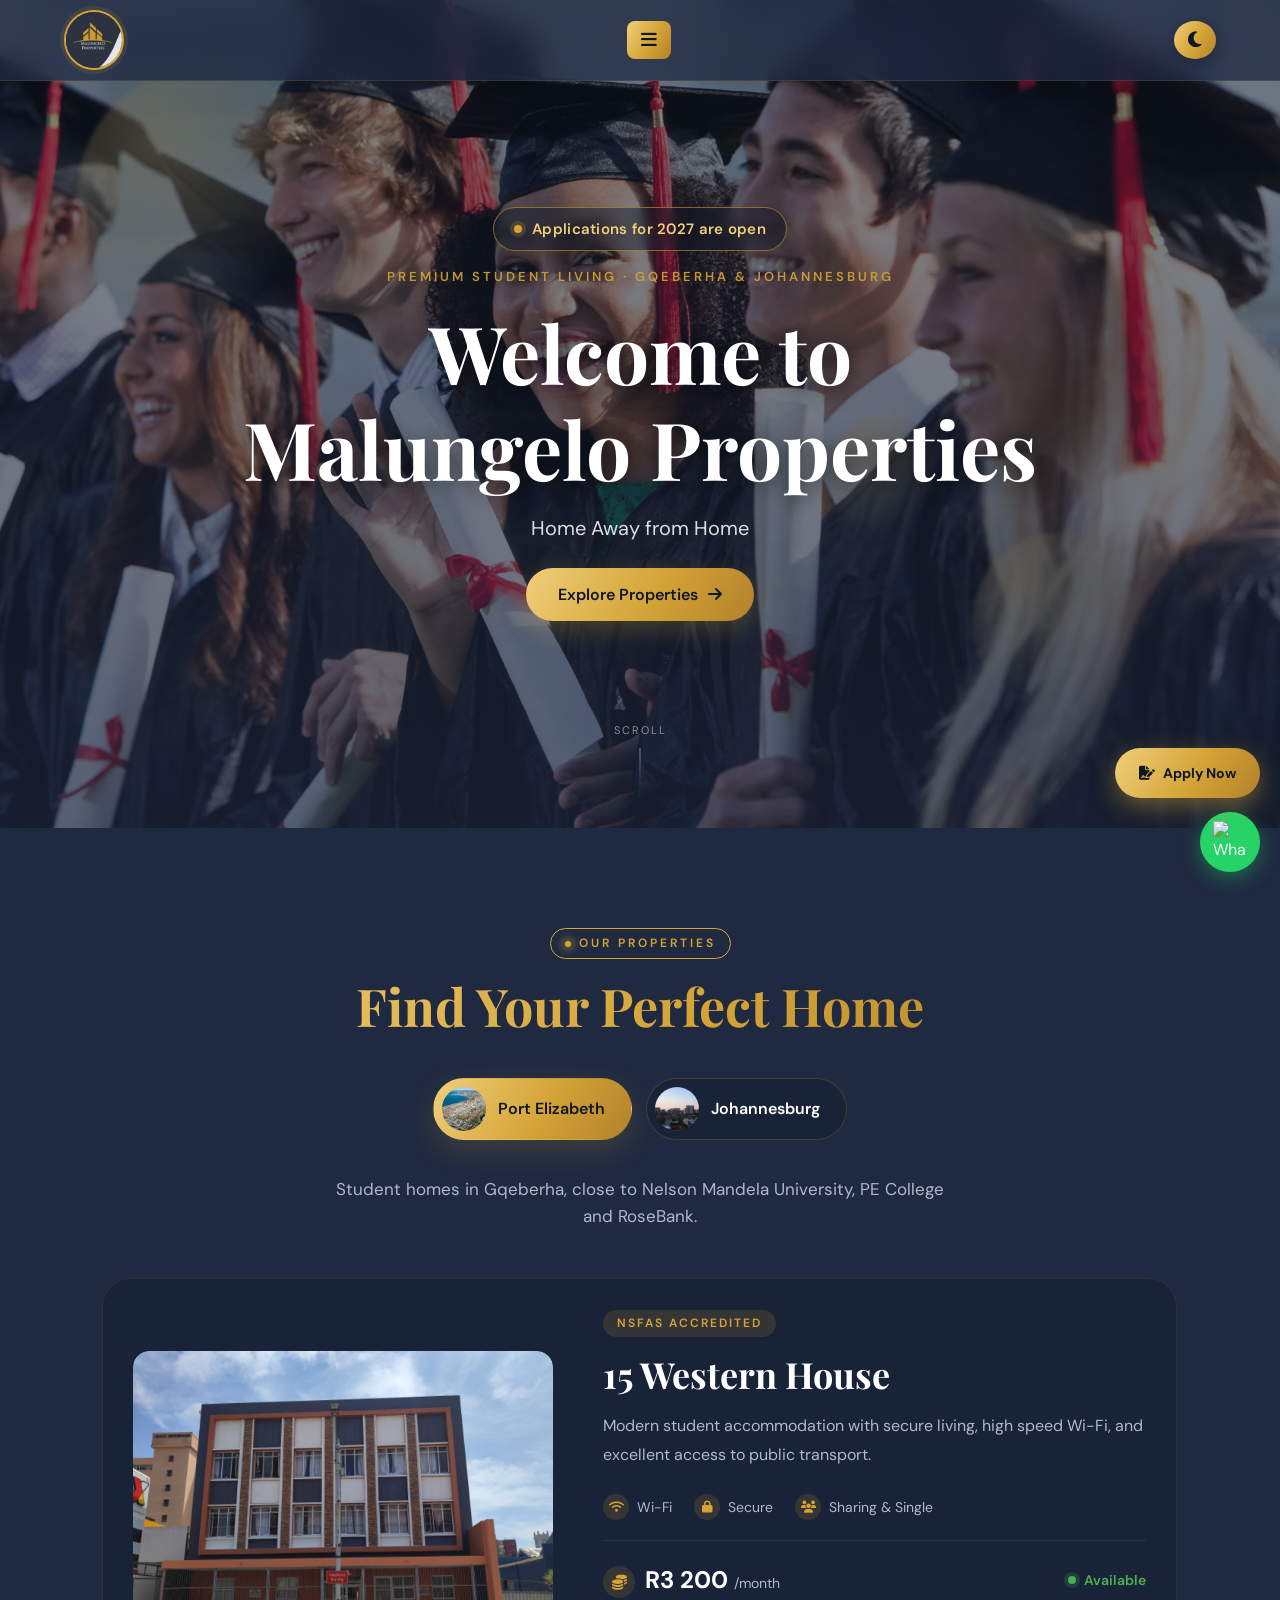
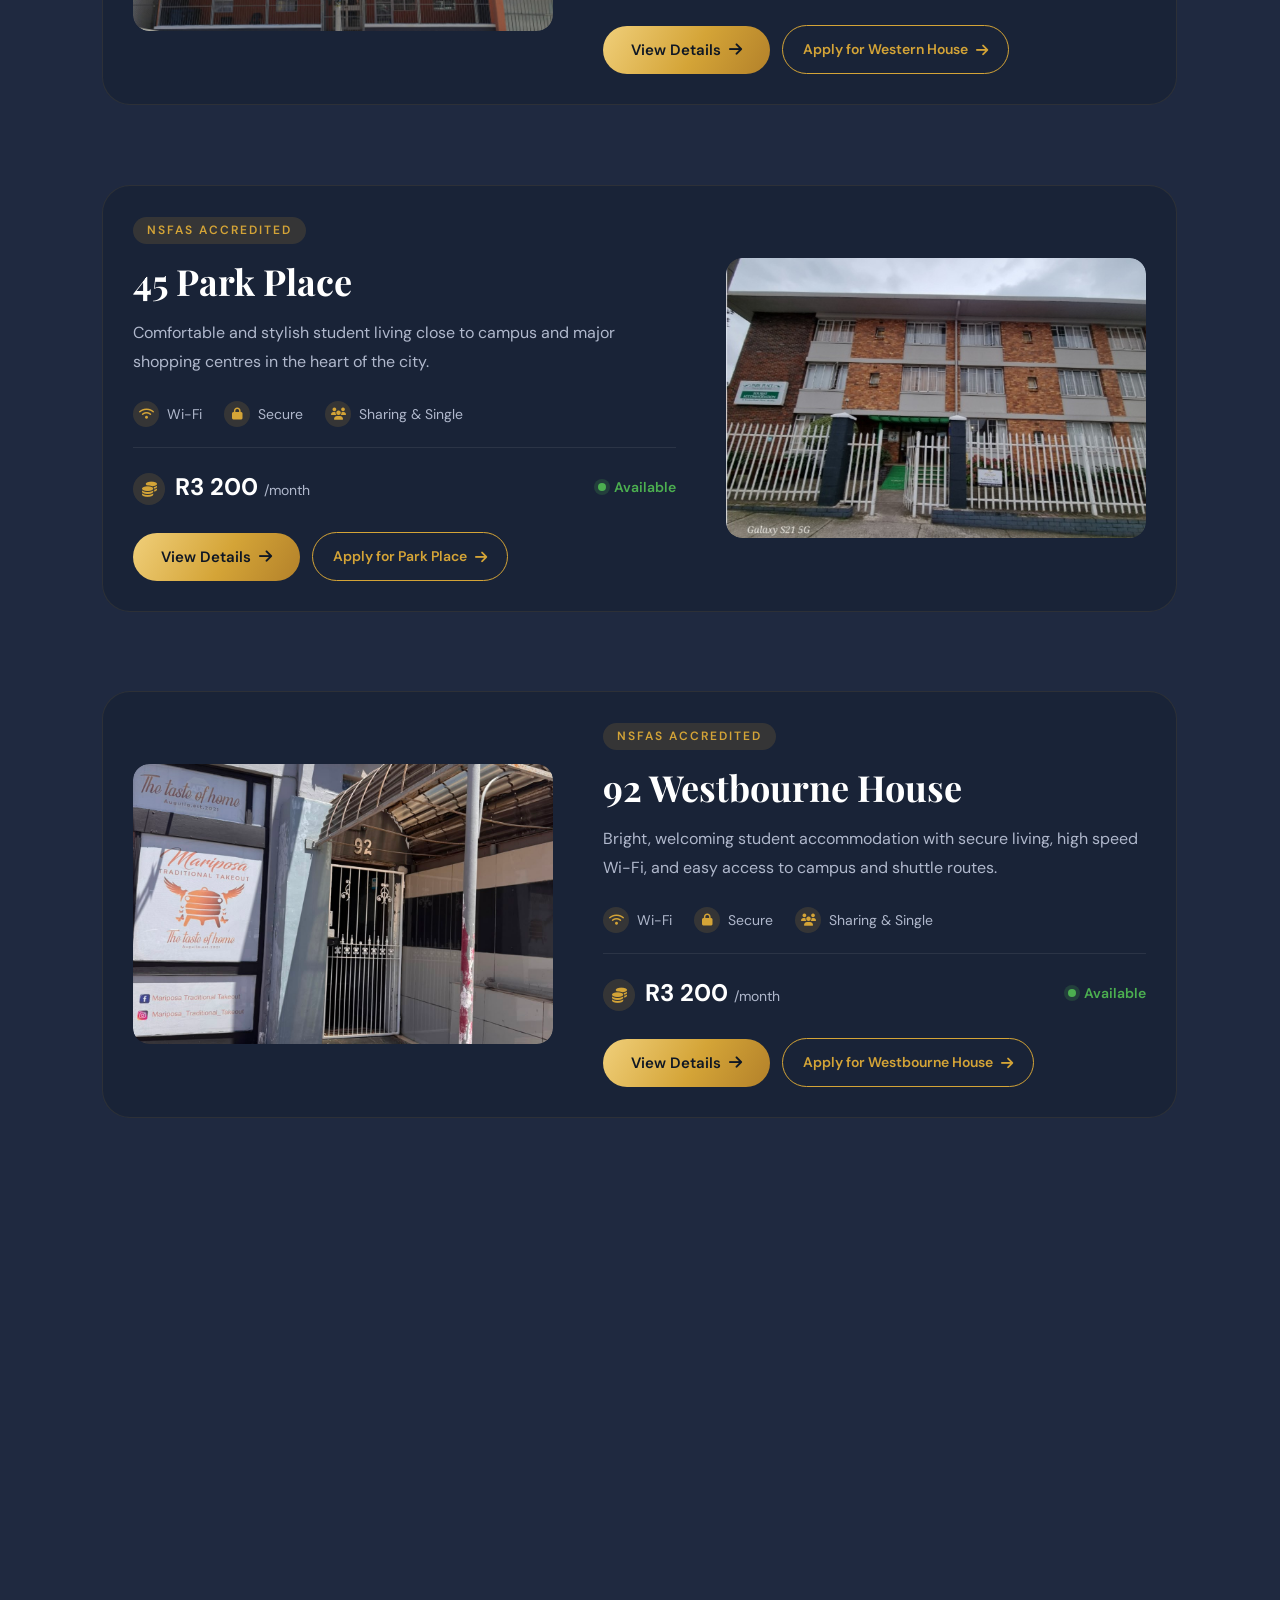
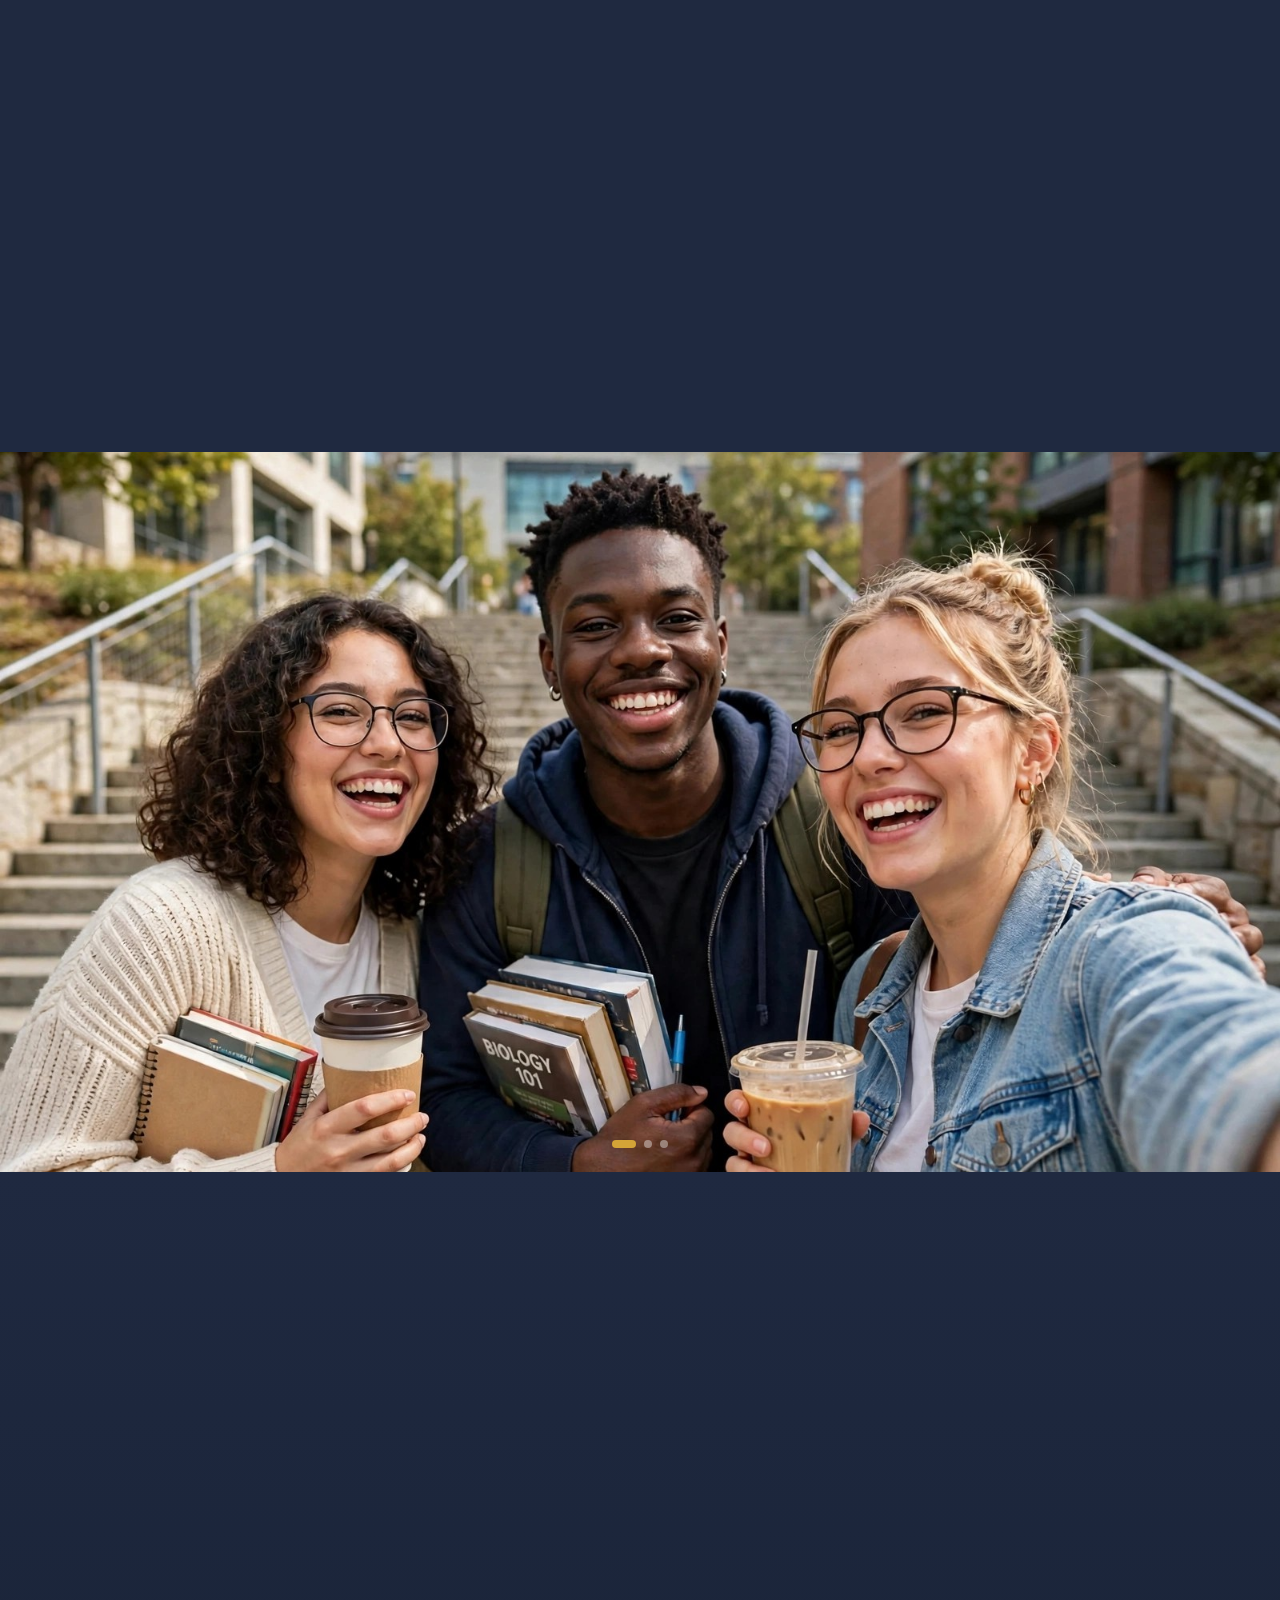
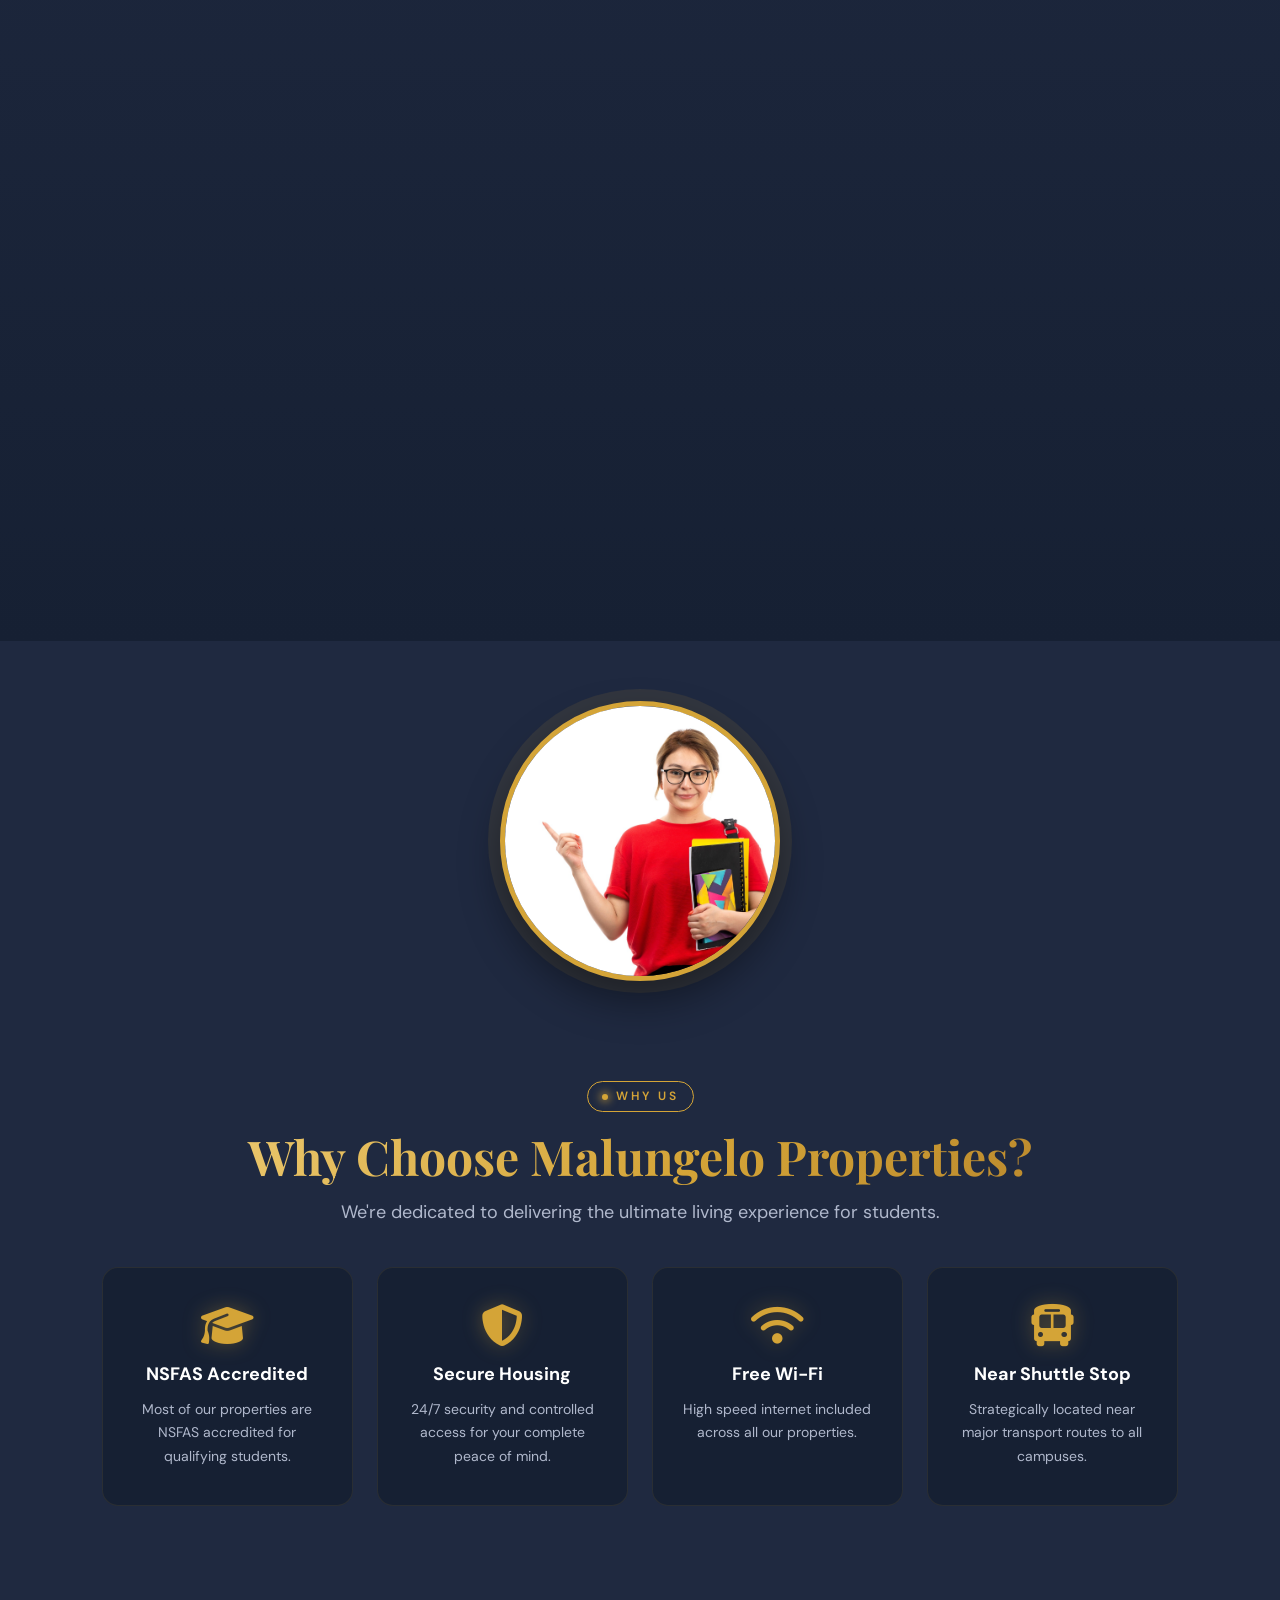
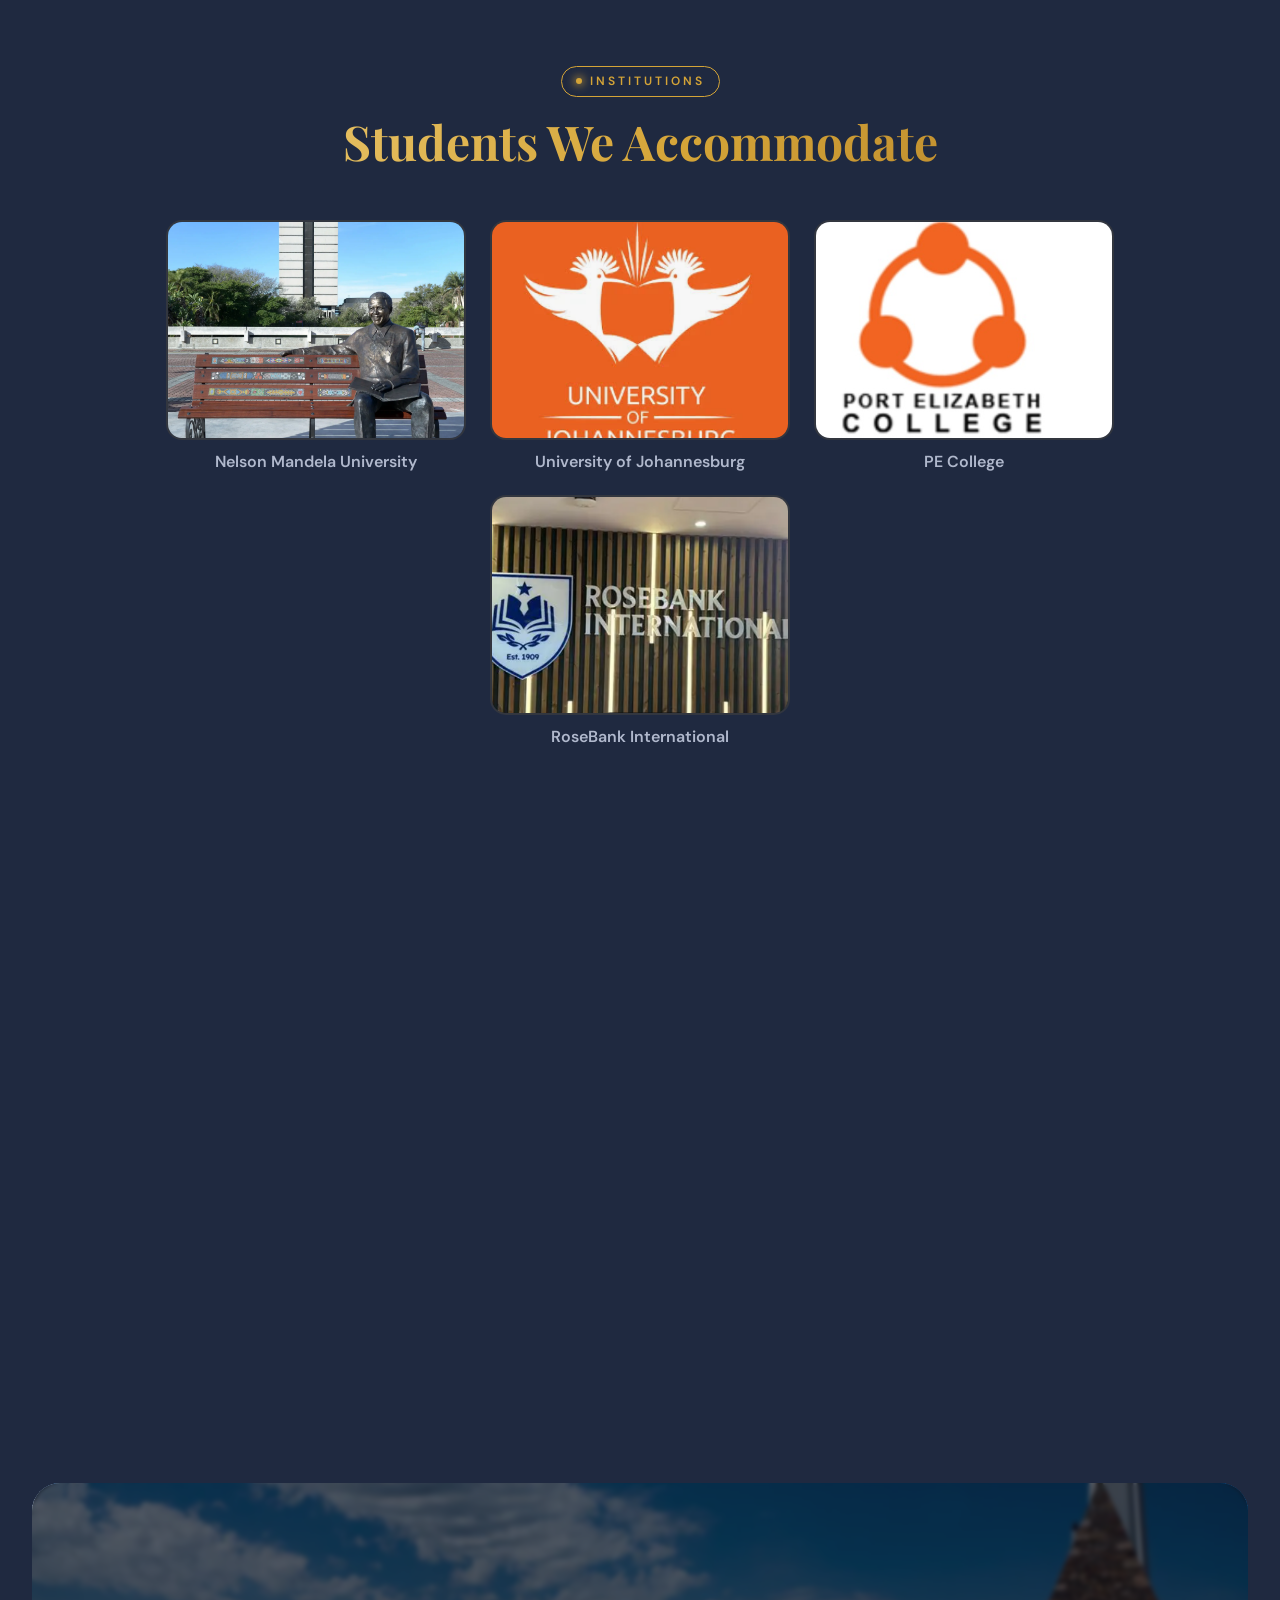
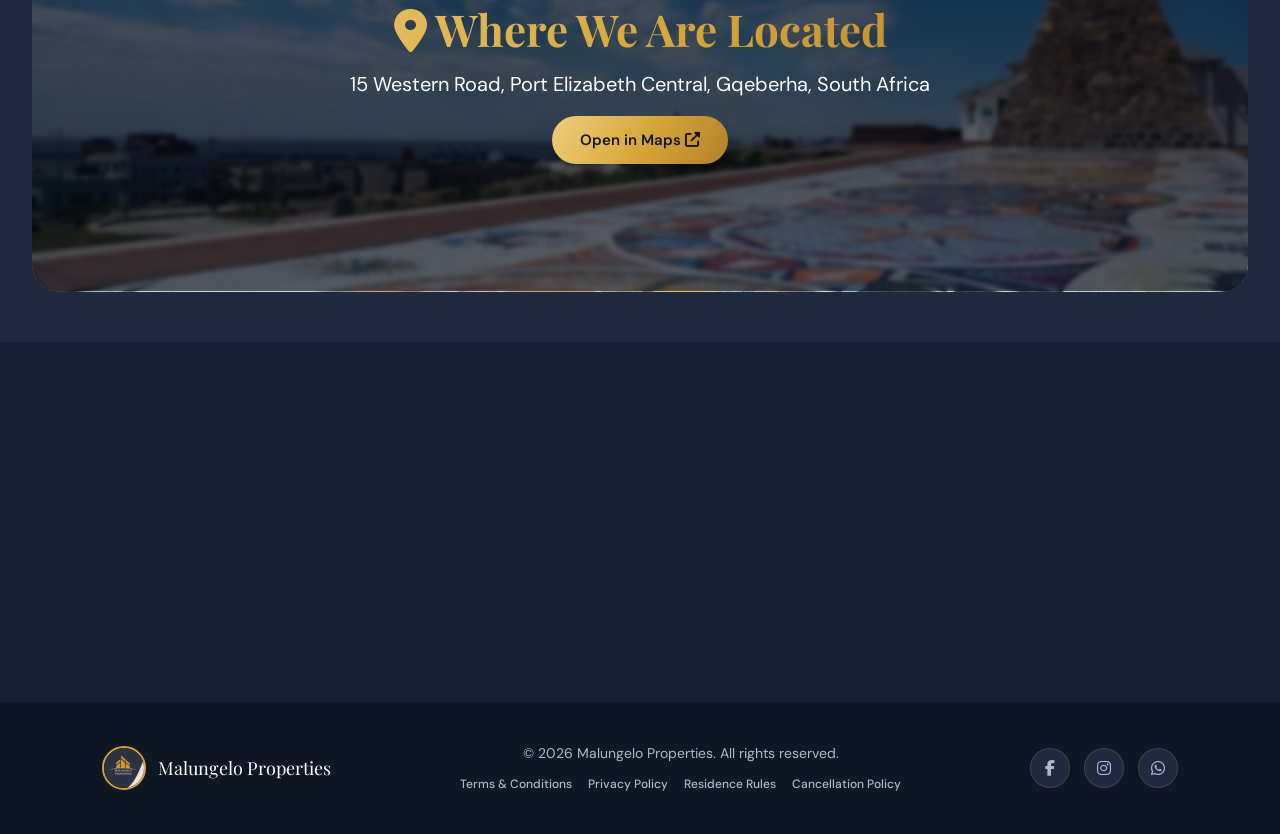
==== commit 3302ec82: "update" ====
--- a/index.html
+++ b/index.html
@@ -59,7 +59,11 @@
     </div>
     <div class="hero-overlay"></div>
     <div class="hero-text">
-        <span class="hero-eyebrow">Premium Student Living · Gqeberha</span>
+        <a href="apply.html" class="hero-announce">
+            <span class="announce-dot" aria-hidden="true"></span>
+            Applications for 2027 are open
+        </a>
+        <span class="hero-eyebrow">Premium Student Living · Gqeberha &amp; Johannesburg</span>
         <h1>Welcome to<br>Malungelo Properties</h1>
         <p>Home Away from Home</p>
         <a href="#properties" class="hero-btn">Explore Properties <i class="fas fa-arrow-right"></i></a>
@@ -82,7 +86,7 @@
 <span>Port Elizabeth</span>
 </button>
 <button type="button" class="city-tab" role="tab" id="tab-johannesburg" aria-selected="false" aria-controls="panel-johannesburg" data-city="johannesburg">
-<img src="Johannesburg.jpg" alt="" loading="lazy" decoding="async">
+<img src="johannesburg.jpg" alt="" loading="lazy" decoding="async">
 <span>Johannesburg</span>
 </button>
 </div>
--- a/style.css
+++ b/style.css
@@ -252,7 +252,7 @@
     height: 92vh;
     min-height: 600px;
     position: relative;
-    background: url("graduation.png") center / cover no-repeat;
+    background: url("graduation.jpg") center / cover no-repeat;
     display: flex;
     justify-content: center;
     align-items: center;
@@ -303,7 +303,7 @@
     align-items: center;
     gap: 16px;
     padding: 0 20px;
-    animation: fadeInUp 1.2s ease forwards;
+
 }
 
 .hero-eyebrow {
@@ -4897,3 +4897,81 @@
     background-size: cover !important;
     background-position: center !important;
 }
+/* =========================================
+   HERO: 2027 ANNOUNCEMENT + PARTICLES
+   ========================================= */
+
+/* Particle canvas (between the overlay and the text) */
+.hero-particles {
+    position: absolute;
+    inset: 0;
+    width: 100%;
+    height: 100%;
+    z-index: 1;
+    pointer-events: none;
+}
+
+/* Entrance: each hero element fades and slides up in sequence */
+.hero-text > * {
+    animation: heroRise 0.9s cubic-bezier(0.2, 0.7, 0.2, 1) backwards;
+}
+.hero-text > :nth-child(1) { animation-delay: 0.15s; }
+.hero-text > :nth-child(2) { animation-delay: 0.35s; }
+.hero-text > :nth-child(3) { animation-delay: 0.55s; }
+.hero-text > :nth-child(4) { animation-delay: 0.75s; }
+.hero-text > :nth-child(5) { animation-delay: 0.95s; }
+
+@keyframes heroRise {
+    from { opacity: 0; transform: translateY(26px); }
+    to   { opacity: 1; transform: translateY(0); }
+}
+
+/* "Applications for 2027 are open" pill */
+.hero-announce {
+    display: inline-flex;
+    align-items: center;
+    gap: 10px;
+    padding: 9px 20px;
+    border: 1px solid rgba(212,164,55,0.55);
+    border-radius: 100px;
+    background: rgba(15,23,36,0.45);
+    backdrop-filter: blur(6px);
+    -webkit-backdrop-filter: blur(6px);
+    color: var(--gold-2);
+    font-size: 15px;
+    font-weight: 600;
+    letter-spacing: 0.3px;
+    transition: var(--transition);
+}
+
+.hero-announce:hover {
+    background: var(--gold-gradient);
+    color: var(--darkest);
+    border-color: transparent;
+}
+
+.announce-dot {
+    width: 8px;
+    height: 8px;
+    border-radius: 50%;
+    background: var(--gold);
+    box-shadow: 0 0 0 4px rgba(212,164,55,0.2);
+}
+
+.hero-announce:hover .announce-dot {
+    background: var(--darkest);
+    box-shadow: 0 0 0 4px rgba(15,23,36,0.2);
+}
+
+@media (max-width: 600px) {
+    .hero-announce { font-size: 13px; padding: 8px 16px; }
+}
+
+@media (max-width: 360px) {
+    .hero-announce { font-size: 12px; padding: 7px 13px; gap: 8px; text-align: center; }
+}
+
+@media (prefers-reduced-motion: reduce) {
+    .hero-text > * { animation: none !important; }
+    .hero-particles { display: none; }
+}
